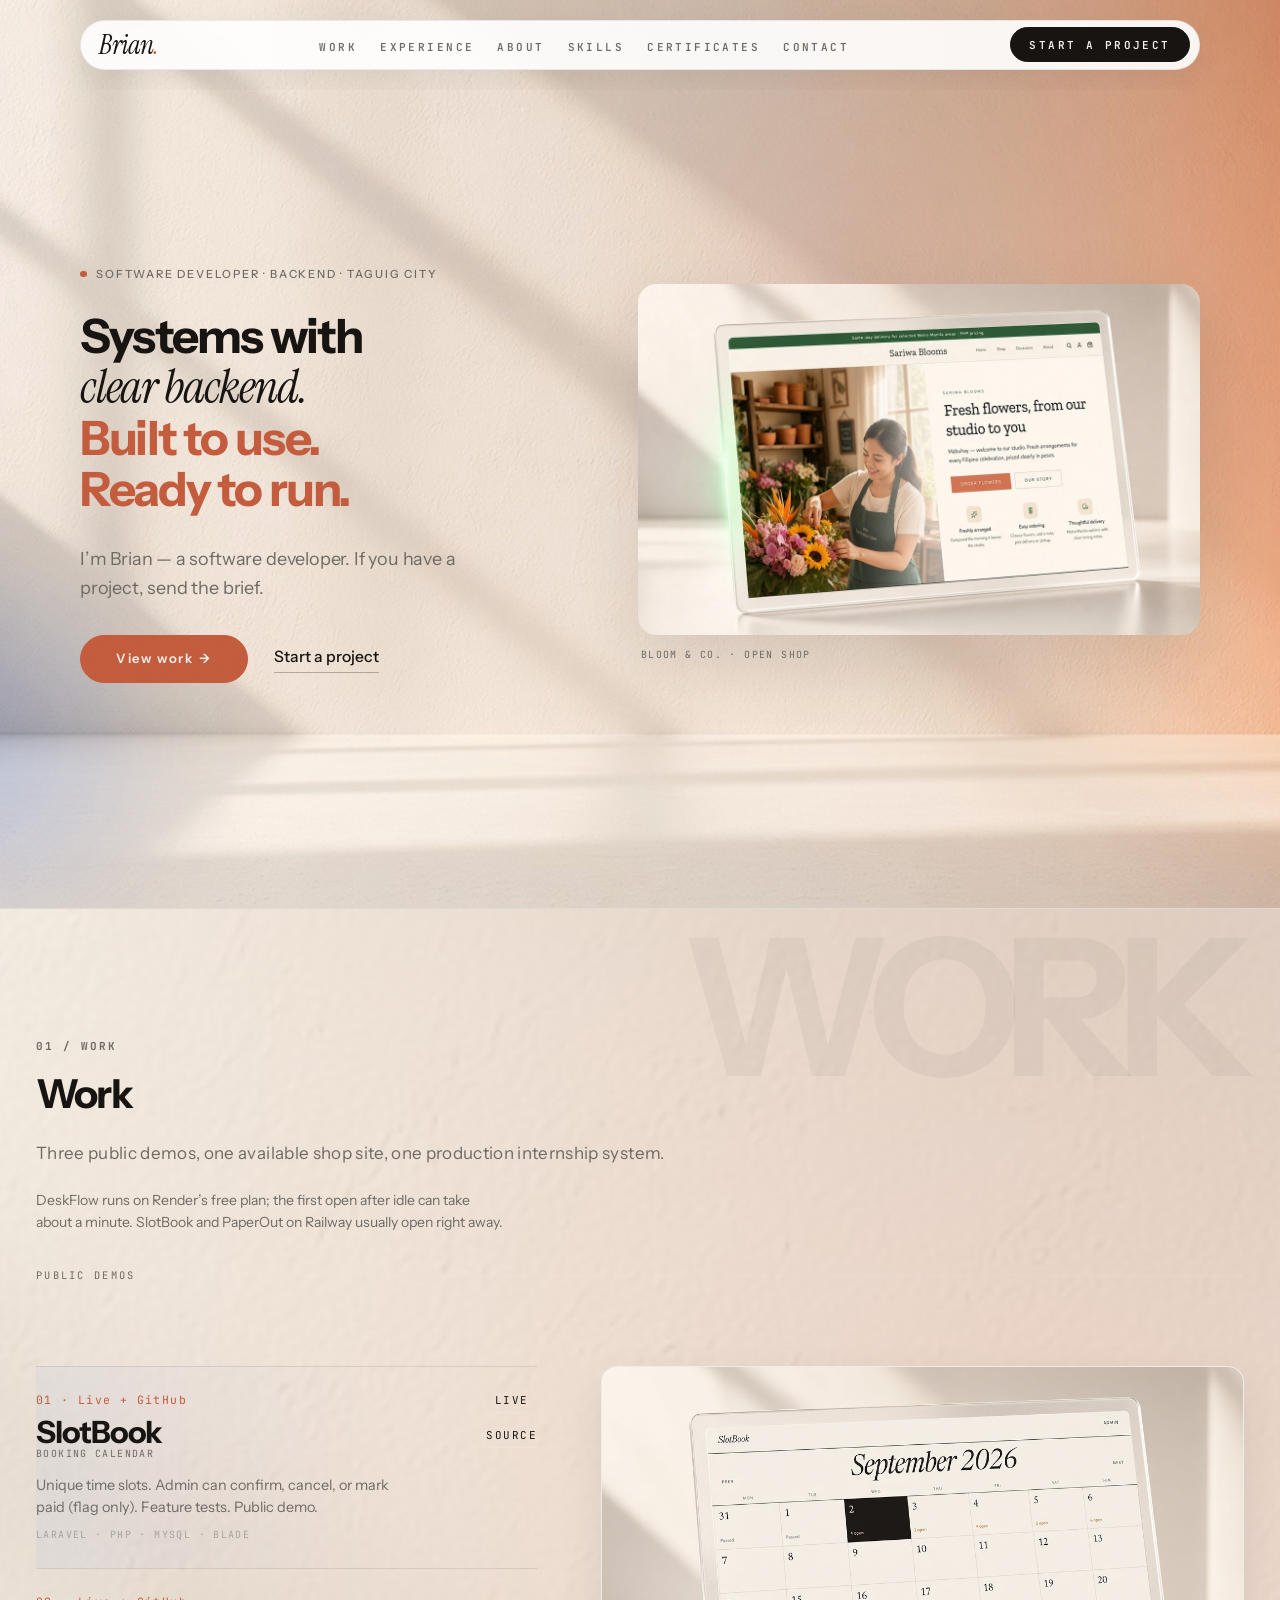
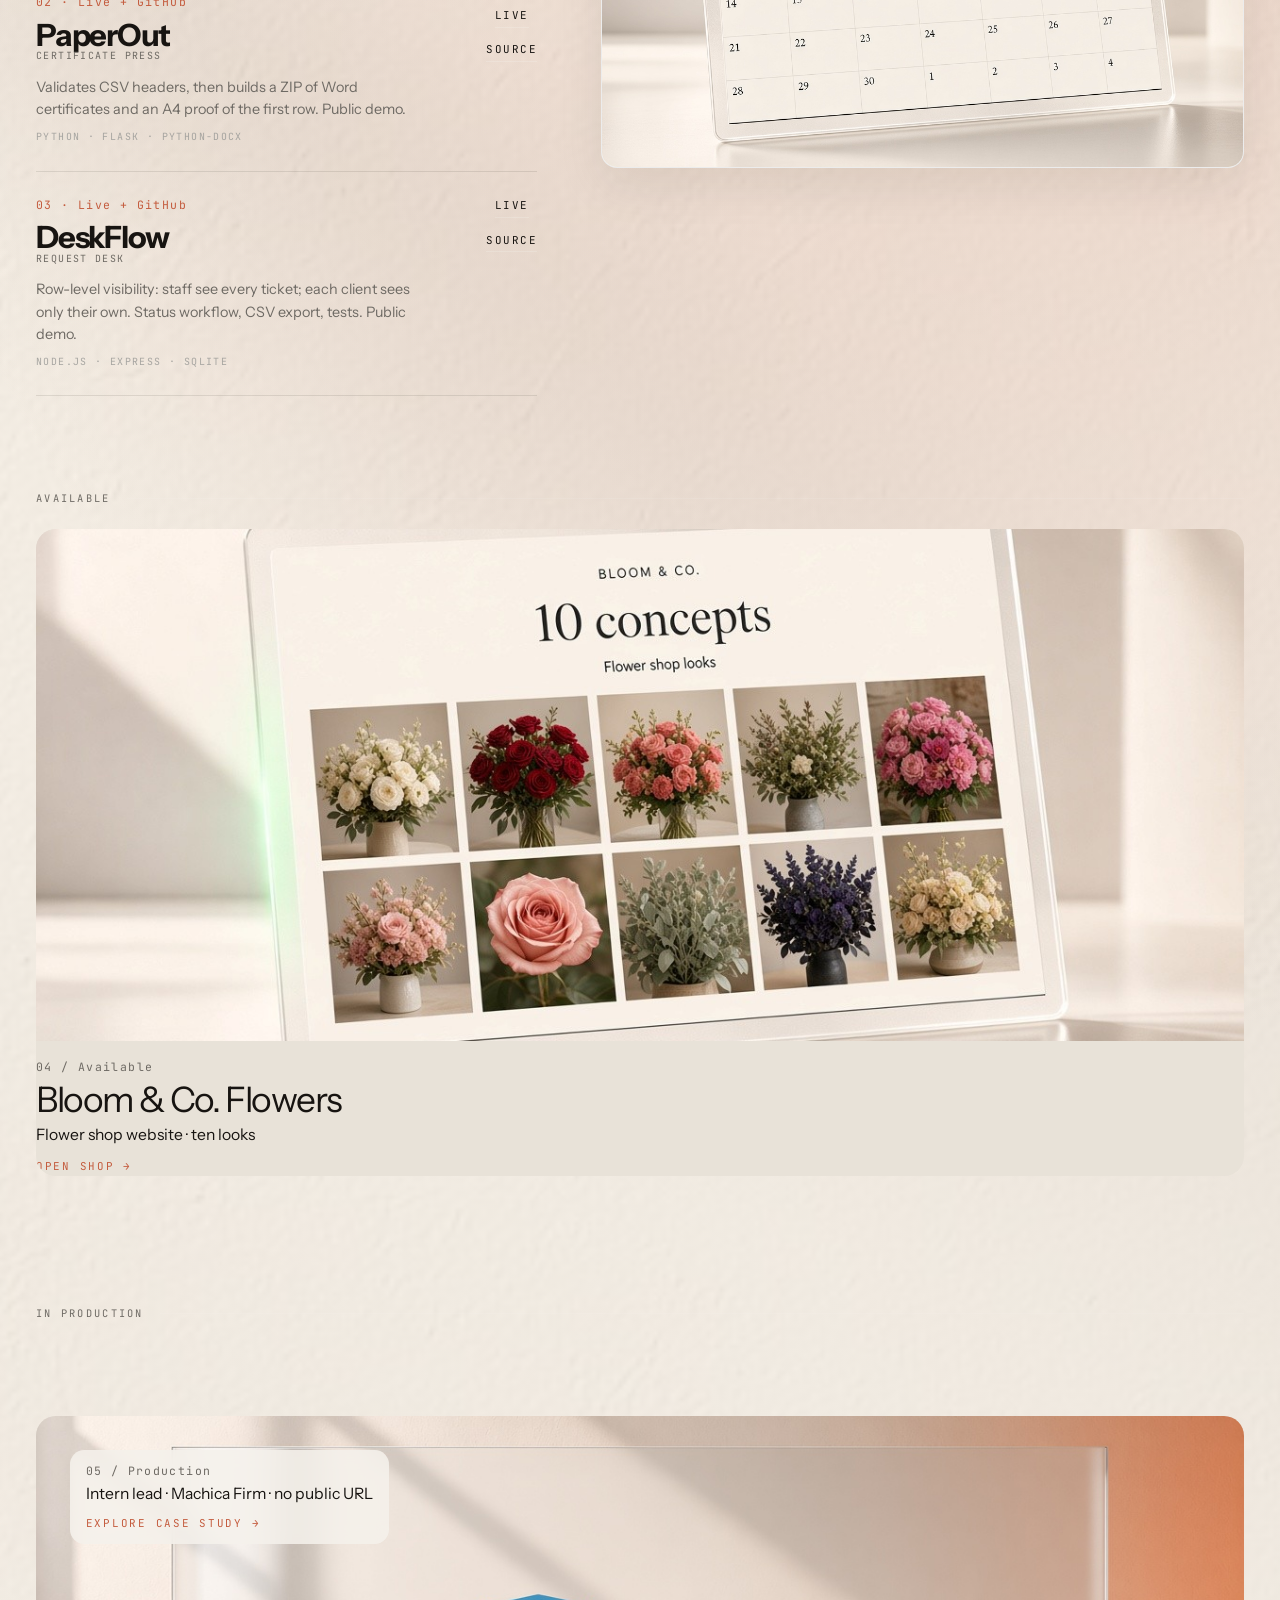
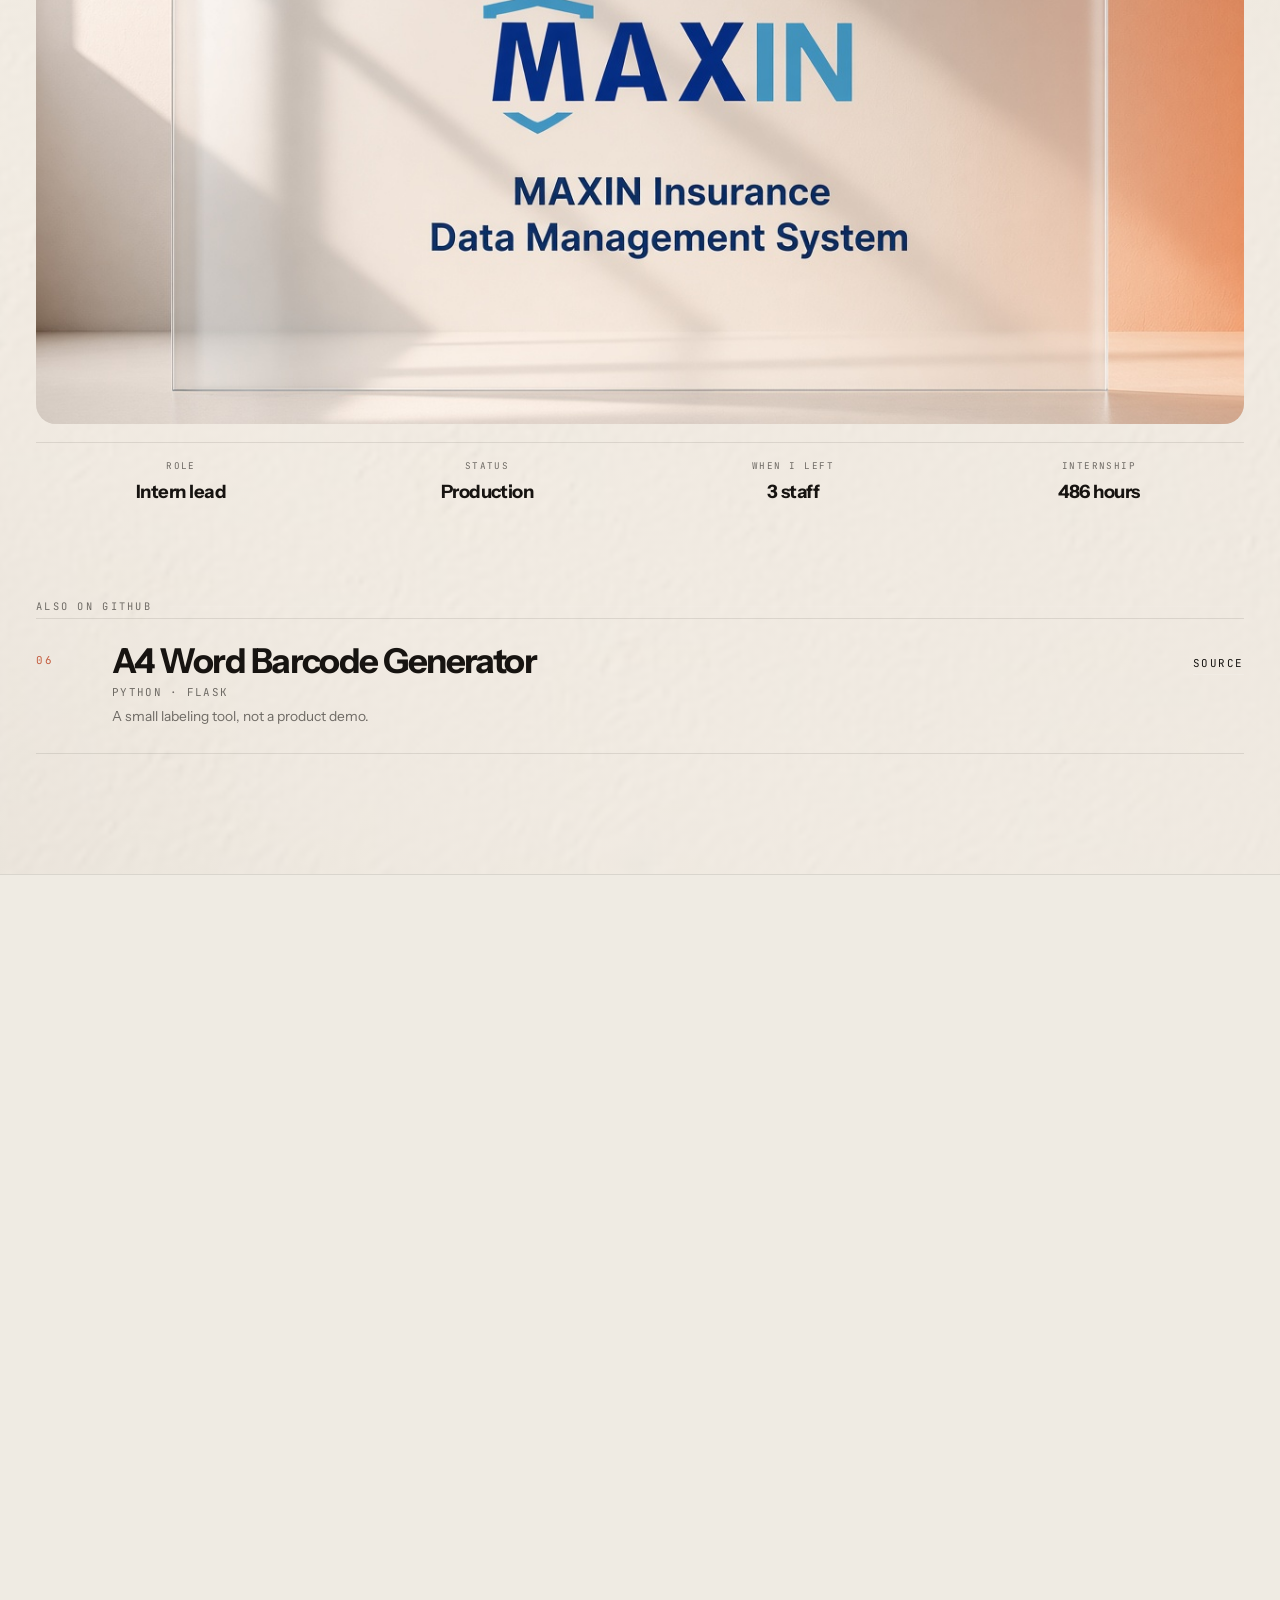
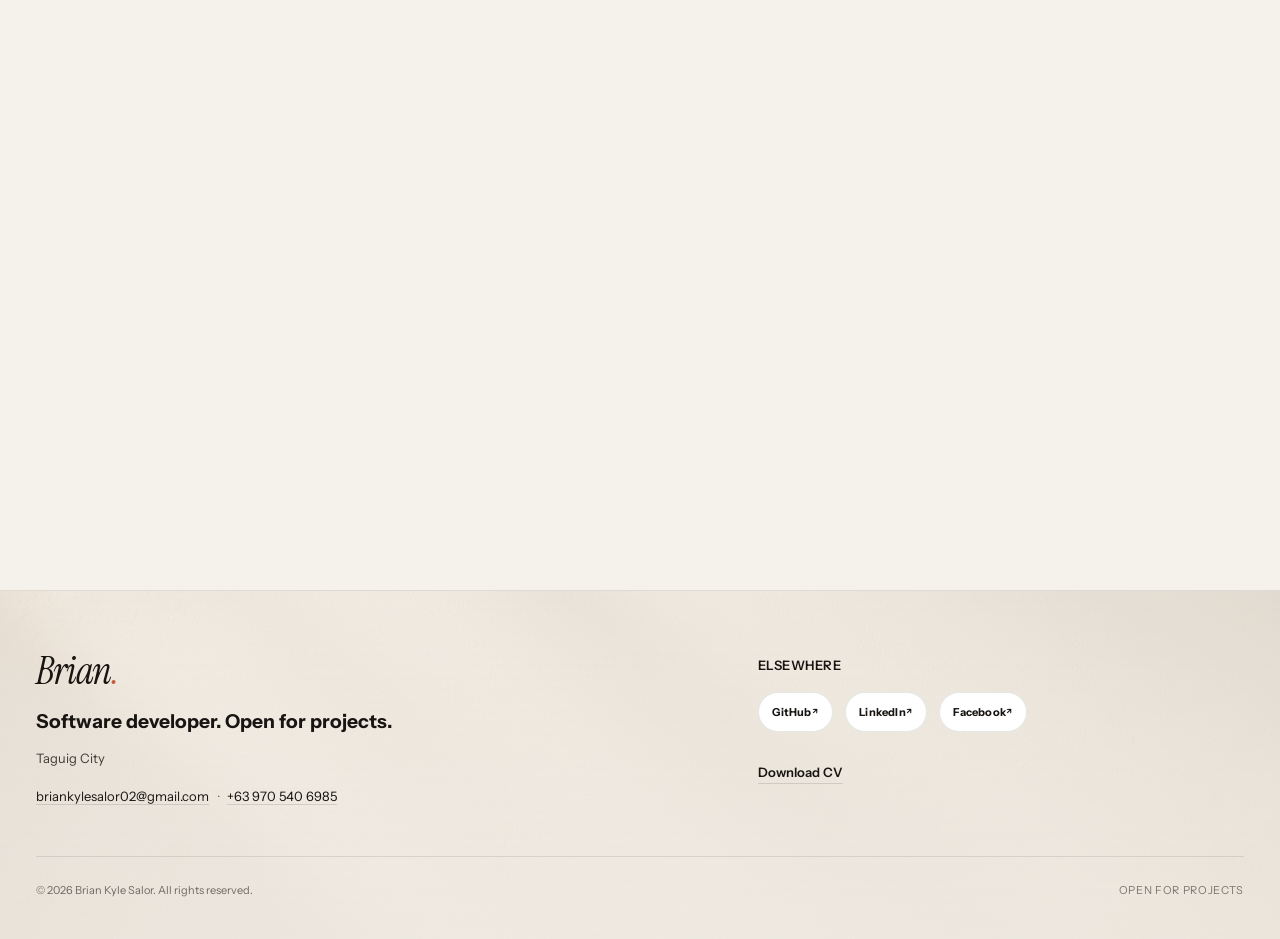
==== index.html @ d916e216 "Move Bloom orders onto a shop page so the portfolio only hooks with an image. Co-authored-by: Cursor" ====
<!DOCTYPE html>
<html lang="en">
<head>
    <meta charset="UTF-8">
    <meta name="viewport" content="width=device-width, initial-scale=1.0, maximum-scale=5.0, user-scalable=yes">
    <meta name="theme-color" content="#F5F2EC">
    <title>Brian Kyle Salor — Software Developer | Backend</title>
    <meta name="description" content="Software developer in Taguig City. Open for projects — send the brief.">
    <meta name="author" content="Brian Kyle Salor">
    <link rel="canonical" href="https://brian-k05.github.io/Portfolio/">
    <meta property="og:type" content="website">
    <meta property="og:url" content="https://brian-k05.github.io/Portfolio/">
    <meta property="og:title" content="Brian Kyle Salor — Software Developer | Backend">
    <meta property="og:description" content="Software developer in Taguig City. Open for projects — send the brief.">
    <meta property="og:image" content="https://brian-k05.github.io/Portfolio/portrait-pro.jpg">
    <meta name="twitter:card" content="summary_large_image">
    <meta name="twitter:title" content="Brian Kyle Salor — Software Developer | Backend">
    <meta name="twitter:description" content="Software developer in Taguig City. Open for projects — send the brief.">
    <link rel="icon" href="favicon.svg" type="image/svg+xml">
    <link rel="stylesheet" href="styles.css">
    <link rel="stylesheet" href="styles-ink.css">
    <link rel="stylesheet" href="https://cdn.jsdelivr.net/npm/mouse-follower@1.1.2/dist/mouse-follower.min.css" media="(hover: hover) and (pointer: fine)">
    <link rel="preconnect" href="https://cdn.simpleicons.org" crossorigin>
    <link rel="preconnect" href="https://fonts.googleapis.com">
    <link rel="preconnect" href="https://fonts.gstatic.com" crossorigin>
    <link href="https://fonts.googleapis.com/css2?family=Instrument+Sans:ital,wght@0,400;0,500;0,600;0,700;1,400;1,500&family=Instrument+Serif:ital,wght@0,400;1,400&family=JetBrains+Mono:wght@400;500&display=swap" rel="stylesheet">
</head>
<body class="portfolio-body theme-ink theme-studio">
    <a class="skip-link" href="#projects">Skip to work</a>
    <div class="scroll-progress" aria-hidden="true"><i class="scroll-progress-bar"></i></div>
    <div class="site-life" aria-hidden="true">
        <i class="life-orb life-orb--a"></i>
        <i class="life-orb life-orb--b"></i>
        <i class="life-orb life-orb--c"></i>
        <span class="life-grid"></span>
    </div>

    <div class="preloader" id="preloader" data-testid="preloader">
        <div class="preloader-top">
            <span>Brian Kyle Salor</span>
            <span>Portfolio · 2026</span>
        </div>
        <div class="preloader-mid">
            <p class="preloader-mark wordmark">Brian<span class="wordmark-dot">.</span></p>
            <div class="preloader-track" aria-hidden="true"><div class="preloader-bar"></div></div>
        </div>
        <div class="preloader-bot">
            <span>Software developer</span>
            <span class="preloader-loc">Taguig City</span>
        </div>
    </div>

    <nav class="navbar">
        <div class="nav-container">
            <div class="nav-brand">
                <a href="#home" class="logo" aria-label="Brian Kyle Salor">
                    <span class="wordmark" aria-hidden="true">Brian<span class="wordmark-dot">.</span></span>
                </a>
            </div>
            <ul class="nav-links">
                <li><a href="#projects">Work</a></li>
                <li><a href="#experience">Experience</a></li>
                <li><a href="#about">About</a></li>
                <li><a href="#tech-stack">Skills</a></li>
                <li><a href="#certificates">Certificates</a></li>
                <li><a href="#contact">Contact</a></li>
            </ul>
            <a href="#contact" class="btn-download-cv js-magnetic" data-cursor="HIRE →"><span>Start a project</span></a>
            <button type="button" class="mobile-menu-toggle" aria-label="Open index" aria-expanded="false" aria-controls="site-mobile-menu">
                <span class="mobile-menu-toggle-text">Index</span>
                <span class="mobile-menu-bars" aria-hidden="true"><i></i><i></i></span>
            </button>
        </div>
    </nav>

    <div class="mobile-menu" id="site-mobile-menu" role="dialog" aria-modal="true" aria-label="Site index">
        <div class="mobile-menu-top">
            <a href="#home" class="logo logo--menu" aria-label="Brian Kyle Salor">
                <span class="wordmark" aria-hidden="true">Brian<span class="wordmark-dot">.</span></span>
            </a>
            <button type="button" class="mobile-menu-close">Close</button>
        </div>
        <ul class="mobile-nav-links">
            <li><a href="#projects"><span>01</span><b>Work</b></a></li>
            <li><a href="#experience"><span>02</span><b>Experience</b></a></li>
            <li><a href="#about"><span>03</span><b>About</b></a></li>
            <li><a href="#tech-stack"><span>04</span><b>Skills</b></a></li>
            <li><a href="#certificates"><span>05</span><b>Certificates</b></a></li>
            <li><a href="#contact"><span>06</span><b>Contact</b></a></li>
        </ul>
        <div class="mobile-menu-foot">
            <p class="mobile-menu-loc">Taguig City</p>
            <p class="mobile-menu-note">Open for projects</p>
            <a href="Brian-Kyle-Salor-Resume.pdf" class="btn-download-cv-mobile" download="Brian-Kyle-Salor-Resume.pdf"><span>Download CV</span></a>
        </div>
    </div>

    <section class="hero hero-section hero--proof" id="home">
        <div class="hero-atmosphere" aria-hidden="true">
            <img src="bg-studio-window.jpg" alt="" width="1920" height="1080">
            <div class="hero-glow"></div>
        </div>
        <div class="hero-proof-grid">
            <div class="hero-content">
                <p class="hero-kicker"><i class="hero-kicker-dot" aria-hidden="true"></i> Software developer · Backend · Taguig City</p>
                <h1 class="hero-heading">
                    <span class="visually-hidden">Brian Kyle Salor. </span>
                    <span class="hero-headline"><span class="hero-line">Systems with</span><em>clear backend.</em><span class="hero-headline-accent">Built to use.</span><span class="hero-headline-accent">Ready to run.</span></span>
                </h1>
                <p class="tagline">I’m Brian — a software developer. If you have a project, send the brief.</p>
                <div class="hero-actions">
                    <a href="#projects" class="btn-hire-me js-magnetic" data-cursor="VIEW →"><span>View work</span></a>
                    <a href="#contact" class="hero-text-link js-magnetic" data-cursor="HIRE →">Start a project</a>
                </div>
            </div>
            <a class="hero-proof-card" href="shop.html" data-cursor="SHOP →">
                <img src="bloom-pro.jpg" alt="Sariwa Blooms flower shop concept on a glass tablet" width="1600" height="900">
                <span class="hero-proof-meta">Bloom &amp; Co. · Open shop</span>
            </a>
        </div>
    </section>

    <div class="studio-marquee" aria-hidden="true">
        <div class="studio-marquee-track">
            <span>Backend</span><i></i><span>Software</span><i></i><span>Laravel</span><i></i><span>Node.js</span><i></i><span>Python</span><i></i><span>Automation</span><i></i><span>APIs</span><i></i><span>Databases</span><i></i><span>Systems</span><i></i><span>Tests</span><i></i>
            <span>Backend</span><i></i><span>Software</span><i></i><span>Laravel</span><i></i><span>Node.js</span><i></i><span>Python</span><i></i><span>Automation</span><i></i><span>APIs</span><i></i><span>Databases</span><i></i><span>Systems</span><i></i><span>Tests</span><i></i>
        </div>
    </div>

    <section class="projects has-life" id="projects">
        <span class="section-watermark" aria-hidden="true">Work</span>
        <div class="section-container">
            <div class="projects-header js-reveal">
                <div class="projects-header-left">
                    <div class="page-number">01 / Work</div>
                    <h2 class="section-title">Work</h2>
                </div>
                <p class="projects-subtitle">Three public demos, one available shop site, one production internship system.</p>
            </div>
            <p class="work-note js-reveal">DeskFlow runs on Render’s free plan; the first open after idle can take about a minute. SlotBook and PaperOut on Railway usually open right away.</p>

            <div class="work-stage js-reveal">
                <div class="work-band">
                <p class="work-band-kicker">Public demos</p>
                <div class="work-index">
                <aside class="work-index-stage" data-cursor="VIEW →" role="button" tabindex="0" aria-label="Open selected project">
                    <div class="win work-index-frame">
                        <span class="win-chrome">
                            <span class="win-dots"><i></i><i></i><i></i></span>
                            <span class="win-url" id="work-index-url">live · slotbook-production.up.railway.app</span>
                        </span>
                        <span class="win-body">
                            <img src="slotbook-pro.jpg" alt="" id="work-index-img" width="1600" height="900">
                        </span>
                    </div>
                </aside>
                <div class="work-rail">
                <div class="work-rail-head">
                    <p class="work-rail-count" aria-live="polite"><span data-work-now>01</span> / 03</p>
                    <p class="work-rail-hint">Swipe</p>
                    <div class="work-rail-nav">
                        <button type="button" class="work-rail-btn" data-work-prev>Prev</button>
                        <button type="button" class="work-rail-btn" data-work-next>Next</button>
                    </div>
                </div>
                <div class="work-rail-progress" aria-hidden="true"><i data-work-progress></i></div>
                <div class="work-index-list" data-lenis-prevent>
                <article class="project-row project-card work-card--lead is-on" data-cursor="VIEW →" data-project="slotbook" data-deploy-url="https://slotbook-production.up.railway.app/" data-github-url="https://github.com/Brian-K05/SlotBook">
                    <button type="button" class="win js-open-case" data-cursor="VIEW →" aria-label="Open case study: SlotBook">
                        <span class="win-chrome">
                            <span class="win-dots" aria-hidden="true"><i></i><i></i><i></i></span>
                            <span class="win-url">live · slotbook-production.up.railway.app</span>
                        </span>
                        <span class="win-body">
                            <img src="slotbook-pro.jpg" alt="SlotBook calendar: pick a day and an open hour" class="project-card-img" width="1600" height="900" fetchpriority="high">
                        </span>
                    </button>
                    <div class="project-win-foot">
                        <div class="project-win-copy">
                            <p class="project-win-num">01 · Live + GitHub</p>
                            <a class="project-win-live" href="https://slotbook-production.up.railway.app/" target="_blank" rel="noopener noreferrer">Live</a>
                            <h3 class="project-win-title">SlotBook</h3>
                            <p class="project-win-cat">Booking calendar</p>
                            <p class="project-win-blurb">Unique time slots. Admin can confirm, cancel, or mark paid (flag only). Feature tests. Public demo.</p>
                            <p class="project-win-stack">Laravel · PHP · MySQL · Blade</p>
                        </div>
                        <div class="project-win-actions">
                            <a href="https://slotbook-production.up.railway.app/" class="work-text-link" target="_blank" rel="noopener noreferrer">Live</a>
                            <a href="https://github.com/Brian-K05/SlotBook" class="work-text-link" target="_blank" rel="noopener noreferrer">Source</a>
                        </div>
                    </div>
                    <div class="project-details" hidden>
                        <div class="project-category">Public demo · Booking calendar</div>
                        <h3 class="project-title">SlotBook</h3>
                        <p class="project-description">Guests pick a day and an hour on the calendar (no extra form page first). The same slot cannot be booked twice. Admin confirms, cancels, or marks paid (flag only — no payment API). Dummy data. Tests for booking, admin, and the public calendar. Laravel, Blade, MySQL on Railway.</p>
                        <div class="project-tags"><span class="tag">Laravel</span><span class="tag">PHP</span><span class="tag">MySQL</span><span class="tag">Blade</span></div>
                        <div class="project-links"><a href="https://slotbook-production.up.railway.app/" class="btn-live-demo" target="_blank" rel="noopener noreferrer"><span>View live</span></a><a href="https://github.com/Brian-K05/SlotBook" class="btn-github" target="_blank" rel="noopener noreferrer"><span>View code</span></a></div>
                    </div>
                </article>

                <article class="project-row project-card work-card--split" data-cursor="VIEW →" data-project="paperout" data-deploy-url="https://web-production-97c62.up.railway.app/" data-github-url="https://github.com/Brian-K05/PaperOut">
                    <button type="button" class="win js-open-case" data-cursor="VIEW →" aria-label="Open case study: PaperOut">
                        <span class="win-chrome">
                            <span class="win-dots" aria-hidden="true"><i></i><i></i><i></i></span>
                            <span class="win-url">live · railway.app</span>
                        </span>
                        <span class="win-body">
                            <img src="paperout-pro.jpg" alt="PaperOut: drop a CSV, proof a certificate on A4" class="project-card-img" width="1600" height="900" loading="lazy">
                        </span>
                    </button>
                    <div class="project-win-foot">
                        <div class="project-win-copy">
                            <p class="project-win-num">02 · Live + GitHub</p>
                            <a class="project-win-live" href="https://web-production-97c62.up.railway.app/" target="_blank" rel="noopener noreferrer">Live</a>
                            <h3 class="project-win-title">PaperOut</h3>
                            <p class="project-win-cat">Certificate press</p>
                            <p class="project-win-blurb">Validates CSV headers, then builds a ZIP of Word certificates and an A4 proof of the first row. Public demo.</p>
                            <p class="project-win-stack">Python · Flask · python-docx</p>
                        </div>
                        <div class="project-win-actions">
                            <a href="https://web-production-97c62.up.railway.app/" class="work-text-link" target="_blank" rel="noopener noreferrer">Live</a>
                            <a href="https://github.com/Brian-K05/PaperOut" class="work-text-link" target="_blank" rel="noopener noreferrer">Source</a>
                        </div>
                    </div>
                    <div class="project-details" hidden>
                        <div class="project-category">Public demo · Certificate press</div>
                        <h3 class="project-title">PaperOut</h3>
                        <p class="project-description">CSV in, one Word certificate per row in a ZIP, first row proofs on A4. Required headers are documented; bad headers error clearly. Sample names are fictional — not a real credential. Flask, python-docx, Gunicorn on Railway.</p>
                        <div class="project-tags"><span class="tag">Python</span><span class="tag">Flask</span><span class="tag">python-docx</span><span class="tag">Gunicorn</span></div>
                        <div class="project-links"><a href="https://web-production-97c62.up.railway.app/" class="btn-live-demo" target="_blank" rel="noopener noreferrer"><span>View live</span></a><a href="https://github.com/Brian-K05/PaperOut" class="btn-github" target="_blank" rel="noopener noreferrer"><span>View code</span></a></div>
                    </div>
                </article>

                <article class="project-row project-card" data-cursor="VIEW →" data-project="deskflow" data-deploy-url="https://deskflow-w1n5.onrender.com" data-github-url="https://github.com/Brian-K05/Deskflow">
                    <button type="button" class="win js-open-case" data-cursor="VIEW →" aria-label="Open case study: DeskFlow">
                        <span class="win-chrome">
                            <span class="win-dots" aria-hidden="true"><i></i><i></i><i></i></span>
                            <span class="win-url">live · Render · ~1 min first load</span>
                        </span>
                        <span class="win-body">
                            <img src="deskflow-pro.jpg" alt="DeskFlow sign-in: staff and client request desk" class="project-card-img" width="1600" height="900" loading="lazy">
                        </span>
                    </button>
                    <div class="project-win-foot">
                        <div class="project-win-copy">
                            <p class="project-win-num">03 · Live + GitHub</p>
                            <a class="project-win-live" href="https://deskflow-w1n5.onrender.com" target="_blank" rel="noopener noreferrer">Live</a>
                            <h3 class="project-win-title">DeskFlow</h3>
                            <p class="project-win-cat">Request desk</p>
                            <p class="project-win-blurb">Row-level visibility: staff see every ticket; each client sees only their own. Status workflow, CSV export, tests. Public demo.</p>
                            <p class="project-win-stack">Node.js · Express · SQLite</p>
                        </div>
                        <div class="project-win-actions">
                            <a href="https://deskflow-w1n5.onrender.com" class="work-text-link" target="_blank" rel="noopener noreferrer">Live</a>
                            <a href="https://github.com/Brian-K05/Deskflow" class="work-text-link" target="_blank" rel="noopener noreferrer">Source</a>
                        </div>
                    </div>
                    <div class="project-details" hidden>
                        <div class="project-category">Public demo · Request desk</div>
                        <h3 class="project-title">DeskFlow</h3>
                        <p class="project-description">Two roles: staff see every request; each shop sees only its own. SQLite, sessions, CSV export for staff. Dummy logins on the sign-in page. Public demo, not a client system. Render free plan: first load after idle about one minute. Tests cover the visibility rule. GitHub: Brian-K05/Deskflow.</p>
                        <div class="project-tags"><span class="tag">Node.js</span><span class="tag">Express</span><span class="tag">SQLite</span><span class="tag">EJS</span></div>
                        <div class="project-links"><a href="https://deskflow-w1n5.onrender.com" class="btn-live-demo" target="_blank" rel="noopener noreferrer"><span>View live</span></a><a href="https://github.com/Brian-K05/Deskflow" class="btn-github" target="_blank" rel="noopener noreferrer"><span>View code</span></a></div>
                    </div>
                </article>
                </div>
                </div>
                </div>
                </div>

                <div class="shop-hook" id="available">
                    <p class="work-band-kicker">Available</p>
                    <a class="work-case-stage shop-hook-card work-case--available" href="shop.html" data-cursor="SHOP →">
                        <img src="bloom-concepts-pro.jpg" alt="Bloom &amp; Co. flower shop — ten concept looks" class="work-case-stage-img" width="1920" height="1080" loading="lazy">
                        <span class="work-case-stage-copy">
                            <span class="project-win-num">04 / Available</span>
                            <span class="shop-hook-title">Bloom &amp; Co. Flowers</span>
                            <span class="work-case-stage-note">Flower shop website · ten looks</span>
                            <span class="work-case-stage-cta">Open shop →</span>
                        </span>
                    </a>
                </div>

                <p class="work-band-kicker">In production</p>
                <article class="project-row project-card work-case work-case--feature js-stagger" data-project="insurance-automation" data-deploy-url="#" data-github-url="#">
                    <button type="button" class="work-case-stage js-open-case" data-cursor="VIEW →" aria-label="Open case study: MAXIN Insurance Data Management System">
                        <img src="maxin-feature.jpg" alt="MAXIN Insurance Data Management System" class="work-case-stage-img" width="1920" height="1080" loading="lazy">
                        <span class="work-case-stage-copy">
                            <span class="project-win-num">05 / Production</span>
                            <span class="work-case-stage-note">Intern lead · Machica Firm · no public URL</span>
                            <span class="work-case-stage-cta">Explore case study →</span>
                        </span>
                    </button>
                    <dl class="case-facts case-facts--strip">
                        <div>
                            <dt>Role</dt>
                            <dd>Intern lead</dd>
                        </div>
                        <div>
                            <dt>Status</dt>
                            <dd>Production</dd>
                        </div>
                        <div>
                            <dt>When I left</dt>
                            <dd>3 staff</dd>
                        </div>
                        <div>
                            <dt>Internship</dt>
                            <dd>486 hours</dd>
                        </div>
                    </dl>
                    <div class="project-details" hidden>
                        <div class="project-category">Production system · Machica Firm, Inc. · 486-hour internship</div>
                        <h3 class="project-title">MAXIN Insurance Data Management System</h3>
                        <p class="project-description">The office ran insurance work on slow, manual steps. I led feature design and development with one co-intern. I built most of the backend: Node.js APIs, Supabase data model, a data-management module with CRUD for insurance records, Edge Functions, Gmail SMTP, Semaphore SMS, Excel reporting, and document generation. I also did part of the frontend, including a client portal. Leadership approved the deploy. Three staff were using it when I left. I do not own the live URL or the repository — ask about it in an interview; I cannot open it here.</p>
                        <div class="project-tags"><span class="tag">Node.js</span><span class="tag">REST APIs</span><span class="tag">Supabase</span><span class="tag">Edge Functions</span><span class="tag">Automation</span></div>
                        <div class="project-links"><span class="project-link-disabled">No public URL — company owns the live system</span></div>
                    </div>
                </article>

                <div class="work-archive">
                    <p class="work-band-kicker">Also on GitHub</p>
                    <a class="work-archive-row" href="https://github.com/Brian-K05/a4-word-barcode-generator" target="_blank" rel="noopener noreferrer" data-cursor="SRC →">
                        <span class="work-archive-num">06</span>
                        <span class="work-archive-copy">
                            <span class="work-archive-title">A4 Word Barcode Generator</span>
                            <span class="work-archive-meta">Python · Flask</span>
                            <span class="work-archive-note">A small labeling tool, not a product demo.</span>
                        </span>
                        <span class="work-archive-go">Source</span>
                    </a>
                </div>
            </div>
        </div>
    </section>

    <section class="experience section-alt has-life" id="experience">
        <span class="section-watermark" aria-hidden="true">Exp</span>
        <div class="section-container">
            <article class="experience-spread js-reveal">
                <div class="experience-spread-head">
                    <p class="page-number">02 / Experience</p>
                    <h2 class="section-title">Experience</h2>
                </div>
                <figure class="experience-plate">
                    <img src="machica-mark.png" alt="Machica mark" class="experience-plate-logo" width="800" height="800">
                    <figcaption class="experience-plate-cap">Machica Firm, Inc.</figcaption>
                </figure>
                <ol class="experience-list">
                    <li class="experience-item experience-item--rail">
                        <div class="experience-when">
                            <p class="experience-year">2026</p>
                            <p class="experience-dates">Feb 2026 — May 2026</p>
                        </div>
                        <div class="experience-body">
                            <p class="experience-org">Machica Firm, Inc.</p>
                            <h3 class="experience-role">IT Intern</h3>
                            <p class="experience-role-sub">Software Development &amp; Technical Support</p>
                            <p class="experience-hours">486 hours</p>
                            <p class="experience-tags"><span>Software development</span><span>Backend</span><span>Database</span><span>Automation</span><span>Technical support</span></p>
                            <ul class="experience-points">
                                <li>Led feature design and development of an Insurance Data Management &amp; Business Process Automation System with one co-intern. Leadership approved the deploy. Three staff were using it when I left. No public URL — the company owns the live system.</li>
                                <li>Built most of the backend: REST APIs, authentication, Supabase data model, a data-management module with CRUD for insurance records, Edge Functions, Gmail SMTP, Semaphore SMS, Excel reporting, and document generation. Also contributed to the frontend.</li>
                                <li>Deployed, tested, and maintained the live system over 486 hours. Office desktop and printer support when needed.</li>
                            </ul>
                        </div>
                    </li>
                </ol>
            </article>
        </div>
    </section>

    <section class="about has-life" id="about">
        <span class="section-watermark" aria-hidden="true">About</span>
        <div class="section-container">
            <article class="about-spread js-reveal">
                <div class="about-spread-copy">
                    <p class="page-number">03 / About</p>
                    <h2 class="about-headline">Systems you can run.<br><span class="highlight-orange">Backend-first.</span></h2>
                    <p class="about-text">I build web systems end to end: <span class="about-mark">APIs</span>, <span class="about-mark">data</span> model, <span class="about-mark">screens</span>, <span class="about-mark">deploy</span>.</p>
                    <p class="about-text-secondary">Based in Taguig City. BSIT, Leyte Normal University, graduated 16 June 2026. Led the Machica Firm internship system (486 hours). Public demos are on Work.</p>
                    <dl class="about-index">
                        <div>
                            <dt>Focus</dt>
                            <dd>Laravel · Node.js · Python</dd>
                        </div>
                        <div>
                            <dt>Education</dt>
                            <dd>BSIT, Leyte Normal University · graduated 16 June 2026</dd>
                        </div>
                        <div>
                            <dt>Based in</dt>
                            <dd>Taguig City, Philippines</dd>
                        </div>
                        <div>
                            <dt>Offer</dt>
                            <dd>Open for projects</dd>
                        </div>
                    </dl>
                </div>
                <figure class="about-spread-photo">
                    <img src="portrait-pro.jpg" alt="Portrait of Brian Kyle Salor" class="about-spread-img" width="800" height="1000">
                </figure>
            </article>
        </div>
    </section>

    <div class="studio-marquee studio-marquee--rev" aria-hidden="true">
        <div class="studio-marquee-track">
            <span>Backend</span><i></i><span>Software</span><i></i><span>Laravel</span><i></i><span>Node.js</span><i></i><span>Python</span><i></i><span>Automation</span><i></i><span>APIs</span><i></i><span>Databases</span><i></i><span>Systems</span><i></i><span>Tests</span><i></i>
            <span>Backend</span><i></i><span>Software</span><i></i><span>Laravel</span><i></i><span>Node.js</span><i></i><span>Python</span><i></i><span>Automation</span><i></i><span>APIs</span><i></i><span>Databases</span><i></i><span>Systems</span><i></i><span>Tests</span><i></i>
        </div>
    </div>

    <section class="tech-stack-section has-life" id="tech-stack">
        <span class="section-watermark" aria-hidden="true">Skills</span>
        <div class="section-container">
            <div class="skills-spread js-reveal">
                <div class="skills-spread-copy">
                    <p class="page-number">04 / Skills</p>
                    <h2 class="section-title">Skills</h2>
                    <p class="tech-stack-intro">Laravel, Node.js, and Python are on the public demos. React is on Bloom &amp; Co. Node.js, Supabase, and Edge Functions are on the Machica production system. React Native, Angular, Flutter, and Kotlin: coursework / practice — no public project here.</p>
                    <p class="skills-spread-hint">01 stays open first. Tap 02 or 03 to switch — one group at a time.</p>
                </div>
            </div>
            <div class="skill-accord" data-skill-accord>
                <article class="skill-panel is-open" data-skill="shipped">
                    <button type="button" class="skill-panel-head" id="skill-head-shipped" aria-expanded="true" aria-controls="skill-body-shipped">
                        <span class="skill-panel-num">01</span>
                        <span class="skill-panel-label">Used on shipped work</span>
                        <span class="skill-panel-meta">15</span>
                        <span class="skill-panel-chev" aria-hidden="true"></span>
                    </button>
                    <div class="skill-panel-body" id="skill-body-shipped" role="region" aria-labelledby="skill-head-shipped">
                    <ul class="skill-icon-grid">
                        <li class="skill-icon" data-group="backend" title="Used in SlotBook">
                            <img src="https://cdn.simpleicons.org/laravel/FF2D20" alt="" width="28" height="28">
                            <span>Laravel</span>
                            <small>SlotBook</small>
                        </li>
                        <li class="skill-icon" data-group="backend" title="Used in SlotBook">
                            <img src="https://cdn.simpleicons.org/php/777BB4" alt="" width="28" height="28">
                            <span>PHP</span>
                            <small>SlotBook</small>
                        </li>
                        <li class="skill-icon" data-group="backend" title="Used in MAXIN and DeskFlow">
                            <img src="https://cdn.simpleicons.org/nodedotjs/339933" alt="" width="28" height="28">
                            <span>Node.js</span>
                            <small>MAXIN · DeskFlow</small>
                        </li>
                        <li class="skill-icon" data-group="backend" title="Used in DeskFlow">
                            <img src="https://cdn.simpleicons.org/express/000000" alt="" width="28" height="28">
                            <span>Express</span>
                            <small>DeskFlow</small>
                        </li>
                        <li class="skill-icon" data-group="backend" title="Used in PaperOut">
                            <img src="https://cdn.simpleicons.org/python/3776AB" alt="" width="28" height="28">
                            <span>Python</span>
                            <small>PaperOut</small>
                        </li>
                        <li class="skill-icon" data-group="backend" title="Used in PaperOut">
                            <img src="https://cdn.simpleicons.org/flask/000000" alt="" width="28" height="28">
                            <span>Flask</span>
                            <small>PaperOut</small>
                        </li>
                        <li class="skill-icon" data-group="backend" title="Used on shipped work">
                            <img src="https://cdn.simpleicons.org/javascript/F7DF1E" alt="" width="28" height="28">
                            <span>JavaScript</span>
                            <small>Shipped work</small>
                        </li>
                        <li class="skill-icon" data-group="backend" title="Used in Bloom &amp; Co.">
                            <img src="https://cdn.simpleicons.org/react/61DAFB" alt="" width="28" height="28">
                            <span>React</span>
                            <small>Bloom &amp; Co.</small>
                        </li>
                        <li class="skill-icon" data-group="backend" title="Used in PaperOut">
                            <span class="skill-icon-mark" aria-hidden="true">dx</span>
                            <span>python-docx</span>
                            <small>PaperOut</small>
                        </li>
                        <li class="skill-icon" data-group="database" title="Used in SlotBook">
                            <img src="https://cdn.simpleicons.org/mysql/4479A1" alt="" width="28" height="28">
                            <span>MySQL</span>
                            <small>SlotBook</small>
                        </li>
                        <li class="skill-icon" data-group="database" title="Used in DeskFlow">
                            <img src="https://cdn.simpleicons.org/sqlite/003B57" alt="" width="28" height="28">
                            <span>SQLite</span>
                            <small>DeskFlow</small>
                        </li>
                        <li class="skill-icon" data-group="database" title="Used in MAXIN">
                            <img src="https://cdn.simpleicons.org/supabase/3FCF8E" alt="" width="28" height="28">
                            <span>Supabase</span>
                            <small>MAXIN</small>
                        </li>
                        <li class="skill-icon" data-group="engineering" title="Used in MAXIN">
                            <span class="skill-icon-mark" aria-hidden="true">API</span>
                            <span>REST APIs</span>
                            <small>MAXIN</small>
                        </li>
                        <li class="skill-icon" data-group="engineering" title="Used in MAXIN">
                            <span class="skill-icon-mark" aria-hidden="true">EF</span>
                            <span>Edge Functions</span>
                            <small>MAXIN</small>
                        </li>
                        <li class="skill-icon" data-group="engineering">
                            <img src="https://cdn.simpleicons.org/git/F05032" alt="" width="28" height="28">
                            <span>Git / GitHub</span>
                            <small>All work</small>
                        </li>
                    </ul>
                    </div>
                </article>
                <article class="skill-panel" data-skill="automation">
                    <button type="button" class="skill-panel-head" id="skill-head-auto" aria-expanded="false" aria-controls="skill-body-auto">
                        <span class="skill-panel-num">02</span>
                        <span class="skill-panel-label">Automation</span>
                        <span class="skill-panel-meta">03</span>
                        <span class="skill-panel-chev" aria-hidden="true"></span>
                    </button>
                    <div class="skill-panel-body" id="skill-body-auto" role="region" aria-labelledby="skill-head-auto">
                    <ul class="skill-icon-grid">
                        <li class="skill-icon">
                            <span class="skill-icon-mark" aria-hidden="true">01</span>
                            <span>Business process automation</span>
                            <small>MAXIN</small>
                        </li>
                        <li class="skill-icon">
                            <span class="skill-icon-mark" aria-hidden="true">02</span>
                            <span>Email &amp; SMS</span>
                            <small>MAXIN</small>
                        </li>
                        <li class="skill-icon">
                            <span class="skill-icon-mark" aria-hidden="true">03</span>
                            <span>Document generation</span>
                            <small>MAXIN · PaperOut</small>
                        </li>
                    </ul>
                    </div>
                </article>
                <article class="skill-panel" data-skill="also">
                    <button type="button" class="skill-panel-head" id="skill-head-also" aria-expanded="false" aria-controls="skill-body-also">
                        <span class="skill-panel-num">03</span>
                        <span class="skill-panel-label">Also used</span>
                        <span class="skill-panel-meta">04</span>
                        <span class="skill-panel-chev" aria-hidden="true"></span>
                    </button>
                    <div class="skill-panel-body" id="skill-body-also" role="region" aria-labelledby="skill-head-also">
                    <ul class="skill-icon-grid">
                        <li class="skill-icon">
                            <img src="https://cdn.simpleicons.org/react/61DAFB" alt="" width="28" height="28">
                            <span>React Native</span>
                            <small>Coursework</small>
                        </li>
                        <li class="skill-icon">
                            <img src="https://cdn.simpleicons.org/angular/DD0031" alt="" width="28" height="28">
                            <span>Angular</span>
                            <small>Coursework</small>
                        </li>
                        <li class="skill-icon">
                            <img src="https://cdn.simpleicons.org/flutter/02569B" alt="" width="28" height="28">
                            <span>Flutter</span>
                            <small>Coursework</small>
                        </li>
                        <li class="skill-icon">
                            <img src="https://cdn.simpleicons.org/kotlin/7F52FF" alt="" width="28" height="28">
                            <span>Kotlin</span>
                            <small>Coursework</small>
                        </li>
                    </ul>
                    </div>
                </article>
            </div>
        </div>
    </section>

    <section class="certifications has-life" id="certificates">
        <span class="section-watermark" aria-hidden="true">Certs</span>
        <span id="leadership" hidden></span>
        <div class="section-container">
            <div class="certifications-header js-reveal">
                <div class="certifications-header-left">
                    <div class="page-number">05 / Certificates</div>
                    <h2 class="section-title">Certificates</h2>
                </div>
            </div>
            <div class="certifications-content">
                <div class="certs-lead" data-cert-board>
                    <div class="certs-scans" data-cert-stage></div>
                    <p class="certs-swap-hint">Tap a card to swap it onto the scan above. Left side → left scan. Right side → right scan.</p>
                    <div class="certs-files" data-cert-tray></div>
                    <div class="certs-foot js-reveal">
                        <p class="certifications-intro">These are the certificates I have files for. I hosted a technical webinar in November 2025; I was not the speaker.</p>
                    </div>
                </div>
            </div>
        </div>
    </section>

    <div class="certificates-gallery-modal" id="certificatesGalleryModal" role="dialog" aria-modal="true" aria-labelledby="certificatesGalleryTitle" aria-hidden="true">
        <div class="modal-overlay"></div>
        <div class="certificates-modal-content">
            <div class="certificates-modal-head">
                <h2 class="certificates-modal-title" id="certificatesGalleryTitle">Selected certificates</h2>
                <button type="button" class="modal-close" aria-label="Close gallery">&times;</button>
            </div>
            <div class="certificates-gallery-grid" id="certificatesGalleryGrid"></div>
        </div>
    </div>

    <div class="case-drawer" id="projectModal" role="dialog" aria-modal="true" aria-labelledby="project-modal-title" aria-hidden="true">
        <button type="button" class="case-drawer-scrim" data-case-close aria-label="Close project details"></button>
        <aside class="case-drawer-panel" tabindex="-1">
            <header class="case-drawer-head">
                <p class="case-drawer-kicker" id="case-drawer-kicker"></p>
                <button type="button" class="case-drawer-close" data-case-close aria-label="Close">
                    <svg width="18" height="18" viewBox="0 0 24 24" fill="none" stroke="currentColor" stroke-width="1.8" aria-hidden="true"><path d="M6 6l12 12M18 6L6 18"/></svg>
                </button>
            </header>
            <figure class="case-drawer-media" id="case-drawer-media" hidden></figure>
            <h2 class="case-drawer-title" id="project-modal-title"></h2>
            <p class="case-drawer-copy" id="case-drawer-copy"></p>
            <div class="case-drawer-tags" id="case-drawer-tags"></div>
            <div class="case-drawer-links" id="case-drawer-links"></div>
        </aside>
    </div>

    <section class="contact contact-cta-band contact-enquiry has-life" id="contact">
        <div class="contact-enquiry-bg" aria-hidden="true">
            <img src="contact-bg.jpg" alt="" width="1920" height="1080">
        </div>
        <div class="contact-enquiry-inner">
            <div class="contact-enquiry-copy js-reveal">
                <p class="contact-enquiry-kicker"><i aria-hidden="true"></i> Start a conversation</p>
                <h2 class="contact-enquiry-title">Have a project <em>in mind?</em></h2>
                <p class="contact-enquiry-lead">A website, a shop, automation, or something else — send the brief and I’ll reply.</p>
                <p class="contact-enquiry-call">
                    <span>Prefer a quick call?</span>
                    <a href="tel:+639705406985">Call me <span aria-hidden="true">↗</span></a>
                </p>
            </div>
            <form class="contact-enquiry-form js-reveal" id="enquiry-form" action="https://formsubmit.co/briankylesalor02@gmail.com" method="POST">
                <input type="hidden" name="_subject" value="Client work inquiry">
                <input type="hidden" name="_captcha" value="false">
                <input type="hidden" name="_template" value="table">
                <input type="text" name="_honey" class="enquiry-honey" tabindex="-1" autocomplete="off">
                <div class="enquiry-row">
                    <label class="enquiry-field">
                        <span>Name</span>
                        <input type="text" name="name" autocomplete="name" required placeholder="Your name">
                    </label>
                    <label class="enquiry-field">
                        <span>Email</span>
                        <input type="email" name="email" autocomplete="email" required placeholder="you@company.com">
                    </label>
                </div>
                <label class="enquiry-field">
                    <span>What do you need help with?</span>
                    <select name="need" required>
                        <option value="" selected disabled>Select one</option>
                        <option value="Website">Website</option>
                        <option value="E-commerce">E-commerce</option>
                        <option value="Automation">Automation</option>
                        <option value="Web app">Web app</option>
                        <option value="Something else">Something else</option>
                    </select>
                </label>
                <label class="enquiry-field">
                    <span>Tell me a little more</span>
                    <textarea name="message" rows="4" required placeholder="The goal, timeline, or problem you’re trying to solve."></textarea>
                </label>
                <button type="submit" class="enquiry-submit">Send enquiry <span aria-hidden="true">↗</span></button>
                <p class="enquiry-status" data-enquiry-status hidden>Thanks — I’ll reply to that email.</p>
            </form>
        </div>
    </section>

    <footer class="footer footer-editorial">
        <div class="footer-inner js-reveal">
            <div class="footer-grid">
                <div class="footer-col footer-col--brand">
                    <div class="footer-brand-row">
                        <a href="#home" class="logo logo--footer" aria-label="Brian Kyle Salor">
                            <span class="wordmark" aria-hidden="true">Brian<span class="wordmark-dot">.</span></span>
                        </a>
                    </div>
                    <p class="footer-headline">Software developer. Open for projects.</p>
                    <p class="footer-address">Taguig City</p>
                    <p class="footer-contact-line">
                        <a href="mailto:briankylesalor02@gmail.com">briankylesalor02@gmail.com</a>
                        <span class="footer-contact-sep" aria-hidden="true">·</span>
                        <a href="tel:+639705406985">+63 970 540 6985</a>
                    </p>
                </div>
                <div class="footer-col footer-col--aside">
                    <p class="footer-newsletter-label">Elsewhere</p>
                    <div class="footer-social-row" role="list">
                        <a href="https://github.com/Brian-K05" target="_blank" rel="noopener noreferrer" class="footer-social-pill" role="listitem">GitHub</a>
                        <a href="https://www.linkedin.com/in/briankylesalor" target="_blank" rel="noopener noreferrer" class="footer-social-pill" role="listitem">LinkedIn</a>
                        <a href="https://www.facebook.com/brian.kyle.salor/" target="_blank" rel="noopener noreferrer" class="footer-social-pill" role="listitem">Facebook</a>
                    </div>
                    <a href="Brian-Kyle-Salor-Resume.pdf" class="footer-resume-link" download="Brian-Kyle-Salor-Resume.pdf">Download CV</a>
                </div>
            </div>
            <div class="footer-legal">
                <p>&copy; 2026 Brian Kyle Salor. All rights reserved.</p>
                <p class="footer-tagline">Open for projects</p>
            </div>
        </div>
    </footer>

    <script type="application/ld+json">
    {
        "@context": "https://schema.org",
        "@type": "Person",
        "name": "Brian Kyle Salor",
        "jobTitle": "Software Developer",
        "description": "Software developer in Taguig City. Open for projects. Public demos plus a production internship system at Machica Firm.",
        "knowsAbout": ["Laravel", "PHP", "Node.js", "Express", "SQLite", "JavaScript", "React", "Python", "Flask", "python-docx", "REST APIs", "MySQL", "Supabase", "Edge Functions"],
        "email": "mailto:briankylesalor02@gmail.com",
        "telephone": "+63-970-540-6985",
        "address": {
            "@type": "PostalAddress",
            "addressLocality": "Taguig City",
            "addressCountry": "PH"
        },
        "alumniOf": {
            "@type": "CollegeOrUniversity",
            "name": "Leyte Normal University"
        },
        "url": "https://brian-k05.github.io/Portfolio",
        "sameAs": [
            "https://github.com/Brian-K05",
            "https://www.linkedin.com/in/briankylesalor",
            "https://www.facebook.com/brian.kyle.salor/"
        ]
    }
    </script>
    <script src="https://cdn.jsdelivr.net/npm/gsap@3.12.5/dist/gsap.min.js"></script>
    <script src="https://cdn.jsdelivr.net/npm/gsap@3.12.5/dist/ScrollTrigger.min.js"></script>
    <script src="https://cdn.jsdelivr.net/npm/mouse-follower@1.1.2/dist/mouse-follower.min.js"></script>
    <script src="https://cdn.jsdelivr.net/npm/lenis@1.1.20/dist/lenis.min.js"></script>
    <script src="script.js"></script>
    <script src="motion.js"></script>
</body>
</html>
---- styles.css ----
/* Reset and Base Styles */
* {
    margin: 0;
    padding: 0;
    box-sizing: border-box;
}

.visually-hidden {
    position: absolute;
    width: 1px;
    height: 1px;
    padding: 0;
    margin: -1px;
    overflow: hidden;
    clip: rect(0, 0, 0, 0);
    white-space: nowrap;
    border: 0;
}

.skip-link {
    position: absolute;
    left: 1rem;
    top: -4rem;
    z-index: 10001;
    padding: 0.65rem 1rem;
    background: #0a0a0a;
    color: #ffffff;
    font-size: 0.875rem;
    font-weight: 600;
    text-decoration: none;
    border-radius: var(--radius-sm);
}

.skip-link:focus {
    top: 1rem;
}

html {
    width: 100%;
    height: 100%;
    overflow-x: hidden;
    scroll-behavior: smooth;
    -webkit-text-size-adjust: 100%;
    text-size-adjust: 100%;
}

:root {
    /* Minimal white UI — white fields, black type, blue accent (no dark surfaces) */
    --pitch-black: #0a0a0a;
    --paper: #ffffff;
    --paper-2: #f7f8fa;
    --dark-coffee: var(--paper-2);
    --neon-ice: #2563eb;
    --pale-sky: #64748b;
    --taupe-grey: #6b7280;

    --bg-dark: #ffffff;
    --bg-elevated: #f4f5f7;
    --bg-card: #ffffff;
    --bg-input: #ffffff;
    --bg-input-focus: #fafafa;
    --text-white: #0a0a0a;
    --text-gray: #3f3f42;
    --text-light-gray: #6b6b70;
    --text-primary: #0a0a0a;
    --accent: #2563eb;
    --accent-rgb: 37, 99, 235;
    --accent-orange: var(--accent);
    --accent-orange-rgb: var(--accent-rgb);
    --accent-ice-bright: #3b82f6;
    --accent-orange-soft: rgba(var(--accent-rgb), 0.12);
    --radius-control: 8px;
    --radius-card: 16px;
    --radius-feature: 24px;
    --accent-glow: rgba(37, 99, 235, 0.28);
    /* Paper + airbrush sprays (editorial — bumped for clearer “spray” read) */
    --paper-warm: #eef2f9;
    --paper-cool: #e8eef8;
    --spray-blue: rgba(37, 99, 235, 0.22);
    --spray-blue-soft: rgba(59, 130, 246, 0.14);
    --spray-blue-veil: rgba(37, 99, 235, 0.09);
    --pale-sky-rgb: 100, 116, 139;
    --border-gray: rgba(0, 0, 0, 0.1);
    --border-subtle: rgba(0, 0, 0, 0.06);
    --glass-bg: rgba(255, 255, 255, 0.92);
    --glass-border: rgba(0, 0, 0, 0.08);
    --glass-highlight: rgba(255, 255, 255, 1);
    --font-display: "Instrument Sans", "Segoe UI", sans-serif;
    --font-body: "Instrument Sans", "Segoe UI", sans-serif;
    --font-serif: "Instrument Serif", Georgia, "Times New Roman", serif;
    --radius-sm: 10px;
    --radius-md: 16px;
    --radius-lg: 22px;
    --radius-xl: 32px;
    --radius-pill: 999px;
    --content-max: 1220px;
    --shadow-sm: 0 1px 3px rgba(0, 0, 0, 0.06);
    --shadow-md: 0 8px 30px rgba(0, 0, 0, 0.08);
    --shadow-glow: 0 0 48px rgba(37, 99, 235, 0.14);
    --ease-out-expo: cubic-bezier(0.16, 1, 0.3, 1);
    --ease-out-soft: cubic-bezier(0.22, 1, 0.36, 1);
    /* Single deceleration curve for hovers + scroll reveals (consistent, calm) */
    --ease-premium: var(--ease-out-soft);
    --transition-fast: 0.2s var(--ease-premium);
    --transition-smooth: 0.4s var(--ease-premium);
    --transition-reveal: opacity 0.82s var(--ease-premium), transform 0.82s var(--ease-premium);
    --reveal-y: 22px;

    /* Spacing scale — one rhythm site-wide */
    --space-1: 0.25rem;
    --space-2: 0.5rem;
    --space-3: 0.75rem;
    --space-4: 1rem;
    --space-5: 1.25rem;
    --space-6: 1.5rem;
    --space-8: 2rem;
    --space-10: 2.5rem;
    --space-12: 3rem;
    --space-16: 4rem;
    --space-20: 5rem;
    --section-y: clamp(4.5rem, 11vw, 7.5rem);
    --section-x: clamp(1.125rem, 4.5vw, 2.25rem);
    --stack-gap-sm: var(--space-3);
    --stack-gap-md: var(--space-6);
    --stack-gap-lg: var(--space-10);
    --block-gap: var(--space-12);

    /* Type scale */
    --text-label: 0.6875rem;
    --text-caption: 0.8125rem;
    --text-body: 1rem;
    --text-body-lg: 1.0625rem;
    --text-lead: 1.125rem;
    --leading-tight: 1.15;
    --leading-snug: 1.35;
    --leading-normal: 1.65;
    --leading-relaxed: 1.75;
    --tracking-label: 0.16em;
    --tracking-wide: 0.12em;

    /* Motion — premium interactions (transform + opacity only) */
    --motion-instant: 0.12s;
    --motion-short: 0.28s;
    --motion-medium: 0.4s;
    --motion-long: 0.82s;
    --ease-hover: var(--ease-premium);
    --hover-scale-up: 1.035;
    --hover-scale-subtle: 1.022;
    --press-scale: 0.985;
}

body {
    font-family: var(--font-body);
    background-color: var(--bg-dark);
    color: var(--text-white);
    line-height: var(--leading-normal);
    overflow-x: hidden;
    width: 100%;
    min-width: 100%;
    position: relative;
    font-weight: 400;
    font-feature-settings: "kern" 1, "liga" 1, "calt" 1;
    text-rendering: optimizeLegibility;
    -webkit-font-smoothing: antialiased;
    -moz-osx-font-smoothing: grayscale;
}

/* Subtle page entrance (polished load — hero stagger does the rest) */
body.portfolio-body {
    animation: pageShellIn 0.56s var(--ease-premium) both;
}

@keyframes pageShellIn {
    from {
        opacity: 0;
        transform: translateY(10px);
    }
    to {
        opacity: 1;
        transform: translateY(0);
    }
}

.portfolio-body {
    background:
        radial-gradient(ellipse 58% 48% at 82% 6%, var(--spray-blue) 0%, transparent 58%),
        radial-gradient(ellipse 42% 38% at 8% 88%, var(--spray-blue-soft) 0%, transparent 56%),
        radial-gradient(ellipse 72% 55% at 48% 52%, var(--spray-blue-veil) 0%, transparent 62%),
        radial-gradient(ellipse 36% 44% at 96% 42%, rgba(37, 99, 235, 0.11) 0%, transparent 54%),
        radial-gradient(ellipse 50% 35% at 18% 22%, rgba(59, 130, 246, 0.09) 0%, transparent 56%),
        linear-gradient(168deg, var(--paper-warm) 0%, #ffffff 32%, var(--paper-cool) 58%, #ffffff 100%);
}

/* Grain overlay — slightly stronger for tactile paper */
.portfolio-body::after {
    content: '';
    position: fixed;
    inset: 0;
    background-image: url("data:image/svg+xml,%3Csvg viewBox='0 0 256 256' xmlns='http://www.w3.org/2000/svg'%3E%3Cfilter id='noise'%3E%3CfeTurbulence type='fractalNoise' baseFrequency='0.85' numOctaves='4' stitchTiles='stitch'/%3E%3C/filter%3E%3Crect width='100%25' height='100%25' filter='url(%23noise)' opacity='0.065'/%3E%3C/svg%3E");
    pointer-events: none;
    z-index: 50;
}

/* Navigation — floating glass bar */
.navbar {
    position: fixed;
    top: 0;
    left: 0;
    right: 0;
    z-index: 10000;
    padding: 1.25rem clamp(1rem, 4vw, 2rem);
    padding-top: max(1.25rem, env(safe-area-inset-top, 0px));
    padding-left: max(clamp(1rem, 4vw, 2rem), env(safe-area-inset-left, 0px));
    padding-right: max(clamp(1rem, 4vw, 2rem), env(safe-area-inset-right, 0px));
    background: transparent;
    border-bottom: none;
    transition: padding var(--transition-smooth);
    /* No transform here — transform creates a containing block and breaks
       position:fixed on .mobile-menu (overlay would be clipped to the header). */
    overflow-x: hidden;
}

.navbar.scrolled {
    padding: 0.65rem clamp(1rem, 4vw, 2rem);
}

.navbar.scrolled .nav-container {
    background: rgba(255, 255, 255, 0.94);
    box-shadow: var(--shadow-sm), var(--shadow-glow);
    border-color: var(--glass-border);
}

.nav-container {
    display: flex;
    justify-content: space-between;
    align-items: center;
    position: relative;
    z-index: 2;
    min-width: 0;
    max-width: var(--content-max);
    margin: 0 auto;
    gap: clamp(var(--space-3), 2vw, var(--space-6));
    min-height: 0;
    padding: var(--space-3) var(--space-4) var(--space-3) var(--space-5);
    background: var(--glass-bg);
    backdrop-filter: blur(24px) saturate(1.15);
    -webkit-backdrop-filter: blur(24px) saturate(1.15);
    border: 1px solid var(--glass-border);
    border-radius: var(--radius-pill);
    box-shadow: var(--shadow-sm), inset 0 1px 0 var(--glass-highlight);
    transition: background var(--transition-smooth), box-shadow var(--transition-smooth), border-color var(--transition-smooth);
}

.nav-brand {
    display: flex;
    flex-direction: column;
    align-items: flex-start;
    gap: 0.2rem;
    min-width: 0;
    flex-shrink: 0;
}

.logo {
    font-family: var(--font-display);
    font-size: clamp(1.05rem, 2.5vw, 1.25rem);
    font-weight: 700;
    color: var(--text-white);
    letter-spacing: 0.14em;
    transition: color var(--transition-fast), transform var(--transition-fast);
    cursor: pointer;
    line-height: 1;
}

.logo:hover {
    color: var(--accent-orange);
    transform: translateY(-1px);
}

.logo-tagline {
    font-family: var(--font-body);
    font-size: 0.5625rem;
    font-weight: 600;
    letter-spacing: 0.18em;
    text-transform: uppercase;
    color: var(--text-light-gray);
    line-height: 1.2;
    max-width: 14rem;
    white-space: nowrap;
    overflow: hidden;
    text-overflow: ellipsis;
}

@media (max-width: 380px) {
    .logo-tagline {
        display: none;
    }
}

.nav-links {
    display: flex;
    list-style: none;
    gap: clamp(0.85rem, 1.8vw, 1.75rem);
    align-items: center;
    flex: 1;
    justify-content: center;
    min-width: 0;
}

.nav-links a {
    color: var(--text-gray);
    text-decoration: none;
    font-size: 0.7rem;
    font-weight: 600;
    letter-spacing: 0.14em;
    text-transform: uppercase;
    transition: color var(--motion-short) var(--ease-hover), transform var(--motion-short) var(--ease-hover);
    position: relative;
    padding: 0.45rem 0;
    cursor: pointer;
}

.nav-links a:hover {
    color: var(--text-white);
    transform: translateY(-1px);
}

.nav-links a::after {
    content: '';
    position: absolute;
    bottom: 0;
    left: 50%;
    transform: translateX(-50%);
    width: 0;
    height: 2px;
    background: var(--accent-orange);
    border-radius: 2px;
    transition: width var(--transition-smooth);
}

.nav-links a:hover::after,
.nav-links a.active::after {
    width: 100%;
}

.nav-links a.active {
    color: var(--text-white);
}

/* CV link: stable size, pill CTA */
.btn-download-cv {
    background: rgba(var(--accent-orange-rgb), 0.08);
    border: 1px solid rgba(var(--accent-orange-rgb), 0.35);
    color: var(--text-white);
    padding: 0.5rem 1.35rem;
    font-size: 0.75rem;
    font-weight: 600;
    cursor: pointer;
    transition:
        color var(--motion-short) var(--ease-hover),
        background-color var(--motion-short) var(--ease-hover),
        border-color var(--motion-short) var(--ease-hover),
        box-shadow var(--motion-short) var(--ease-hover),
        transform var(--motion-short) var(--ease-hover);
    letter-spacing: 0.08em;
    position: relative;
    text-decoration: none;
    display: inline-block;
    flex-shrink: 0;
    align-self: center;
    max-width: 100%;
    box-sizing: border-box;
    border-radius: var(--radius-pill);
}

.btn-download-cv:hover {
    background: rgba(var(--accent-orange-rgb), 0.14);
    color: var(--text-white);
    border-color: var(--accent-orange);
    box-shadow: 0 0 24px rgba(var(--accent-orange-rgb), 0.2);
    transform: scale(var(--hover-scale-subtle));
}

.btn-download-cv:active {
    transform: scale(var(--press-scale));
}

.btn-download-cv:focus-visible {
    outline: 2px solid var(--accent-orange);
    outline-offset: 3px;
}

.btn-download-cv span,
.btn-hire-me span,
.btn-submit span {
    position: relative;
    z-index: 1;
    display: inline-block;
}

/* Ripple effect */
.ripple {
    position: absolute;
    border-radius: 50%;
    background: rgba(255, 255, 255, 0.45);
    transform: scale(0);
    animation: ripple-animation 0.52s var(--ease-premium) forwards;
    pointer-events: none;
}

@keyframes ripple-animation {
    to {
        transform: scale(4);
        opacity: 0;
    }
}

/* Mobile Menu Toggle */
.mobile-menu-toggle {
    display: none;
    flex-direction: column;
    justify-content: center;
    align-items: center;
    gap: 5px;
    width: 44px;
    height: 44px;
    min-width: 44px;
    min-height: 44px;
    background: transparent;
    border: none;
    cursor: pointer;
    padding: 0;
    position: relative;
    z-index: 30;
    flex-shrink: 0;
    transition: opacity var(--motion-short) var(--ease-premium);
    border-radius: var(--radius-sm);
    -webkit-tap-highlight-color: transparent;
    touch-action: manipulation;
}

.mobile-menu-toggle:focus-visible {
    outline: 2px solid var(--accent-orange);
    outline-offset: 2px;
}

.mobile-menu-toggle span {
    width: 22px;
    height: 2px;
    background-color: var(--text-white);
    border-radius: 3px;
    transition:
        transform var(--motion-medium) var(--ease-premium),
        opacity var(--motion-short) var(--ease-premium);
    transform-origin: center;
}

.mobile-menu-toggle.active span:nth-child(1) {
    transform: rotate(45deg) translate(6px, 6px);
}

.mobile-menu-toggle.active span:nth-child(2) {
    opacity: 0;
    transform: scaleX(0);
}

.mobile-menu-toggle.active span:nth-child(3) {
    transform: rotate(-45deg) translate(6px, -6px);
}

.mobile-menu-toggle:hover span {
    background-color: var(--accent-orange);
}

/* Mobile Menu */
.mobile-menu {
    display: none;
    position: fixed;
    top: 0;
    left: 0;
    right: 0;
    bottom: 0;
    width: 100%;
    max-width: 100vw;
    height: 100%;
    min-height: 100dvh;
    /* Explicit light surface + dark type (do not rely on --text-white token naming) */
    --mobile-menu-fg: #0a0a0a;
    --mobile-menu-muted: #5c5c61;
    color: var(--mobile-menu-fg);
    background: #ffffff;
    backdrop-filter: blur(24px);
    -webkit-backdrop-filter: blur(24px);
    isolation: isolate;
    /* Below header while closed; when open, raised above .navbar (see .mobile-menu.active) */
    z-index: 3;
    padding: 0;
    margin: 0;
    transform: translate3d(-100%, 0, 0);
    transition: transform var(--motion-long) var(--ease-premium);
    overflow-y: auto;
    -webkit-overflow-scrolling: touch;
    flex-direction: column;
    align-items: stretch;
    justify-content: flex-start;
    pointer-events: none;
    visibility: hidden;
}

.mobile-menu.active {
    display: flex;
    flex-direction: column;
    align-items: stretch;
    justify-content: flex-start;
    /* Space below fixed close button + notch — links start at top, not vertically centered */
    padding-top: max(5.25rem, calc(env(safe-area-inset-top, 0px) + 4.25rem));
    padding-bottom: max(1.25rem, env(safe-area-inset-bottom, 0px));
    box-sizing: border-box;
    /* Above .navbar (10000) now that the overlay is a sibling under <body> */
    z-index: 10050;
    transform: translate3d(0, 0, 0);
    pointer-events: auto;
    visibility: visible;
}

.mobile-menu-close {
    position: absolute;
    top: max(1.25rem, env(safe-area-inset-top, 0px));
    right: max(1.25rem, env(safe-area-inset-right, 0px));
    background: transparent;
    border: 2px solid var(--mobile-menu-fg);
    color: var(--mobile-menu-fg);
    font-size: 1.75rem;
    width: 48px;
    height: 48px;
    min-width: 48px;
    min-height: 48px;
    display: flex;
    align-items: center;
    justify-content: center;
    border-radius: 50%;
    cursor: pointer;
    -webkit-tap-highlight-color: transparent;
    touch-action: manipulation;
    transition:
        background var(--motion-medium) var(--ease-premium),
        border-color var(--motion-medium) var(--ease-premium),
        transform var(--motion-medium) var(--ease-premium);
    z-index: 2;
    line-height: 1;
    padding: 0;
}

.mobile-menu-close:hover {
    background: var(--accent-orange);
    border-color: var(--accent-orange);
    color: #ffffff;
    transform: rotate(90deg);
}

.mobile-nav-links {
    list-style: none;
    display: flex;
    flex-direction: column;
    align-items: stretch;
    justify-content: flex-start;
    gap: 0.5rem;
    padding: 0 1.25rem 1.5rem;
    margin: 0;
    width: 100%;
    flex: 0 1 auto;
    min-height: 0;
    position: relative;
    z-index: 1;
    box-sizing: border-box;
}

.mobile-nav-links li {
    width: 100%;
    text-align: center;
}

.mobile-nav-links a {
    color: var(--mobile-menu-fg);
    text-decoration: none;
    font-size: clamp(1rem, 3.5vw, 1.125rem);
    font-weight: 600;
    letter-spacing: 0.06em;
    display: flex;
    align-items: center;
    justify-content: center;
    min-height: 48px;
    padding: 0.75rem 1.25rem;
    transition:
        color var(--motion-medium) var(--ease-premium),
        transform var(--motion-medium) var(--ease-premium);
    position: relative;
    overflow: hidden;
    width: 100%;
    text-align: center;
}

.mobile-nav-links a::before {
    content: '';
    position: absolute;
    top: 0;
    left: -100%;
    width: 100%;
    height: 100%;
    background: rgba(var(--accent-orange-rgb), 0.1);
    transition: left var(--motion-medium) var(--ease-premium);
    pointer-events: none;
}

.mobile-nav-links a:hover::before,
.mobile-nav-links a.active::before {
    left: 0;
}

.mobile-nav-links a:hover,
.mobile-nav-links a.active {
    color: var(--accent-orange);
    transform: translateX(6px);
}

.btn-download-cv-mobile {
    background: transparent;
    border: 2px solid var(--mobile-menu-fg);
    color: var(--mobile-menu-fg);
    padding: 0.75rem 1.5rem;
    min-height: 48px;
    display: inline-flex;
    align-items: center;
    justify-content: center;
    font-size: 0.95rem;
    font-weight: 500;
    cursor: pointer;
    transition:
        background var(--motion-medium) var(--ease-premium),
        color var(--motion-medium) var(--ease-premium),
        border-color var(--motion-medium) var(--ease-premium),
        transform var(--motion-medium) var(--ease-premium);
    letter-spacing: 1px;
    width: auto;
    margin: 0.5rem auto 0;
    text-decoration: none;
    display: inline-block;
    text-align: center;
    border-radius: 8px;
}

.btn-download-cv-mobile:hover {
    background: rgba(var(--accent-orange-rgb), 0.08);
    color: var(--accent-orange);
    border-color: var(--accent-orange);
}

.btn-download-cv-mobile:focus-visible {
    outline: 2px solid var(--accent-orange);
    outline-offset: 3px;
}

/* Hero Section */
.hero {
    background: transparent;
    min-height: 100vh;
    min-height: 100dvh;
    min-height: 100svh;
    display: flex;
    align-items: center;
    padding: clamp(5.25rem, 11vw, 6.75rem) var(--section-x) var(--space-16);
    padding-top: max(
        clamp(5.25rem, 11vw, 6.75rem),
        calc(env(safe-area-inset-top, 0px) + 4.75rem)
    );
    padding-bottom: max(var(--space-16), env(safe-area-inset-bottom, 0px));
    position: relative;
    overflow: hidden;
    content-visibility: auto;
}

.hero::before {
    content: '';
    position: absolute;
    z-index: 0;
    top: -22%;
    right: -28%;
    width: 95vmin;
    height: 88vmin;
    background: radial-gradient(
        ellipse 68% 62% at 52% 48%,
        rgba(37, 99, 235, 0.38) 0%,
        rgba(37, 99, 235, 0.16) 38%,
        transparent 68%
    );
    border-radius: 50%;
    filter: blur(56px);
    animation: heroGlow 28s var(--ease-premium) infinite alternate;
}

.hero::after {
    content: '';
    position: absolute;
    z-index: 0;
    bottom: -8%;
    left: -28%;
    width: 72vmin;
    height: 62vmin;
    background: radial-gradient(
        ellipse 58% 54% at 42% 58%,
        rgba(59, 130, 246, 0.28) 0%,
        rgba(37, 99, 235, 0.12) 45%,
        transparent 70%
    );
    border-radius: 50%;
    filter: blur(48px);
    animation: heroGlow 32s var(--ease-premium) infinite alternate-reverse;
}

@keyframes heroGlow {
    0%, 100% { transform: scale(1); opacity: 0.92; }
    50% { transform: scale(1.03); opacity: 1; }
}

.hero-container {
    max-width: var(--content-max);
    margin: 0 auto;
    display: grid;
    grid-template-columns: 1.05fr 0.95fr;
    gap: clamp(var(--space-8), 5vw, var(--space-16));
    align-items: center;
    width: 100%;
    position: relative;
    z-index: 1;
    transform: translateY(calc(-1 * var(--hero-parallax, 0px)));
    will-change: transform;
}

.hero-content {
    display: flex;
    flex-direction: column;
    gap: var(--space-8);
}

/* Staggered hero reveal (Framer-style sequence) */
.hero-content > * {
    opacity: 0;
    transform: translateY(18px);
    animation: heroStagger 0.76s var(--ease-premium) forwards;
}

.hero-content > *:nth-child(1) {
    animation-delay: 0.06s;
}

.hero-content > *:nth-child(2) {
    animation-delay: 0.18s;
}

.hero-content > *:nth-child(3) {
    animation-delay: 0.3s;
}

@keyframes heroStagger {
    to {
        opacity: 1;
        transform: translateY(0);
    }
}

.job-titles {
    color: var(--text-gray);
    font-size: var(--text-label);
    font-weight: 700;
    letter-spacing: var(--tracking-label);
    text-transform: uppercase;
    max-width: 100%;
    line-height: var(--leading-snug);
    display: inline-flex;
    flex-wrap: wrap;
    align-items: center;
    gap: 0.35rem 0.65rem;
    padding: 0.5rem 1rem;
    background: rgba(255, 255, 255, 0.72);
    border: 1px solid var(--border-subtle);
    border-radius: var(--radius-pill);
    backdrop-filter: blur(12px);
    -webkit-backdrop-filter: blur(12px);
    box-shadow: 0 1px 0 rgba(255, 255, 255, 0.8) inset, var(--shadow-sm);
}

.name-section {
    display: flex;
    flex-direction: column;
    gap: var(--space-2);
}

.name {
    font-family: var(--font-display);
    font-size: clamp(2.5rem, 6.5vw, 4.25rem);
    font-weight: 700;
    letter-spacing: -0.03em;
    line-height: 1.02;
    color: var(--text-white);
    transition: var(--transition-smooth);
}

.name-accent {
    color: var(--accent-orange);
}

.name:hover {
    letter-spacing: -0.02em;
}

.name-lastname-wrapper {
    display: flex;
    align-items: center;
    gap: 1.5rem;
    flex-wrap: wrap;
}

.name-lastname {
    font-family: var(--font-display);
    font-size: clamp(2.5rem, 6.5vw, 4.25rem);
    font-weight: 700;
    letter-spacing: -0.03em;
    line-height: 1.02;
    color: var(--accent-orange);
    transition: var(--transition-smooth);
    display: inline-block;
    min-height: 1.1em;
}

.name-lastname:hover {
    text-shadow: 0 0 40px var(--accent-glow);
}

.typing-text {
    display: inline-block;
}

.typing-cursor {
    display: inline-block;
    color: var(--accent-orange);
    animation: blink 1s infinite;
    margin-left: 2px;
}

@keyframes blink {
    0%, 50% {
        opacity: 1;
    }
    51%, 100% {
        opacity: 0;
    }
}

.name-lastname.typing-complete .typing-cursor {
    animation: none;
    opacity: 0;
}

.divider {
    width: 2px;
    height: 48px;
    background: linear-gradient(to bottom, var(--accent-orange), transparent);
    border-radius: 2px;
}

.tagline {
    color: var(--text-gray);
    font-size: clamp(0.95rem, 1.5vw, 1.0625rem);
    font-weight: 400;
    line-height: 1.7;
    max-width: 42ch;
    margin-top: var(--space-4);
}

.hero-actions {
    display: flex;
    align-items: center;
    gap: 2rem;
}

.btn-hire-me {
    background: var(--accent-orange);
    border: 1px solid var(--accent-orange);
    color: #ffffff;
    padding: 0.85rem 2rem;
    min-height: 48px;
    font-size: 0.8125rem;
    font-weight: 600;
    cursor: pointer;
    transition:
        transform var(--motion-short) var(--ease-hover),
        box-shadow var(--motion-short) var(--ease-hover),
        border-color var(--motion-short) var(--ease-hover);
    letter-spacing: 0.12em;
    position: relative;
    overflow: hidden;
    border-radius: var(--radius-pill);
    text-decoration: none;
    display: inline-flex;
    align-items: center;
    justify-content: center;
}

.btn-hire-me--ghost {
    background: transparent;
    color: var(--text-primary);
    border-color: rgba(0, 0, 0, 0.18);
}

.btn-hire-me--ghost::before {
    display: none;
}

.btn-hire-me--ghost:hover {
    color: var(--accent-orange);
    border-color: var(--accent-orange);
    box-shadow: none;
    background: rgba(var(--accent-orange-rgb), 0.06);
}

.btn-hire-me:focus-visible {
    outline: 2px solid var(--accent-orange);
    outline-offset: 3px;
}

.btn-hire-me::before {
    content: '';
    position: absolute;
    inset: 0;
    background: linear-gradient(135deg, var(--accent-orange) 0%, var(--accent-ice-bright) 100%);
    opacity: 0;
    transition: opacity var(--transition-smooth);
    z-index: 0;
}

.btn-hire-me:hover::before {
    opacity: 1;
}

.btn-hire-me:hover {
    color: #ffffff;
    transform: translateY(-2px) scale(var(--hover-scale-up));
    box-shadow: 0 12px 36px rgba(var(--accent-orange-rgb), 0.35);
    border-color: transparent;
}

.btn-hire-me:active {
    transform: translateY(-1px) scale(var(--press-scale));
    transition-duration: var(--motion-instant);
}

.btn-hire-me span {
    position: relative;
    z-index: 1;
}

.social-links {
    display: flex;
    gap: 1.5rem;
}

.social-link {
    color: var(--text-gray);
    transition:
        color var(--motion-short) var(--ease-hover),
        transform var(--motion-short) var(--ease-hover),
        border-color var(--motion-short) var(--ease-hover),
        background var(--motion-short) var(--ease-hover),
        box-shadow var(--motion-short) var(--ease-hover);
    display: flex;
    align-items: center;
    justify-content: center;
    width: 44px;
    height: 44px;
    border-radius: 50%;
    background: rgba(255, 255, 255, 0.65);
    border: 1px solid var(--border-subtle);
    cursor: pointer;
}

.social-link:hover {
    color: var(--accent-orange);
    transform: translateY(-3px) scale(var(--hover-scale-subtle));
    background: rgba(var(--accent-orange-rgb), 0.08);
    border-color: rgba(var(--accent-orange-rgb), 0.28);
    box-shadow: 0 8px 24px rgba(15, 20, 25, 0.08), 0 0 20px rgba(var(--accent-orange-rgb), 0.1);
}

.social-link:active {
    transform: translateY(-1px) scale(var(--press-scale));
}

.social-link svg {
    width: 20px;
    height: 20px;
    transition: transform var(--motion-medium) var(--ease-premium);
}

.social-link:hover svg {
    transform: rotate(2deg);
}

.hero-image {
    display: flex;
    justify-content: flex-end;
    align-items: center;
    position: relative;
}

.profile-image-placeholder {
    width: 100%;
    max-width: 380px;
    aspect-ratio: 4/5;
    background: var(--bg-card);
    border-radius: var(--radius-xl);
    overflow: hidden;
    border: 1px solid var(--glass-border);
    box-shadow: var(--shadow-md), var(--shadow-glow);
    transition: var(--transition-smooth);
    opacity: 0;
    transform: translateX(24px) scale(0.98);
    animation: slideInRight 0.88s var(--ease-premium) 0.34s forwards;
}

.profile-image-placeholder::before {
    content: '';
    position: absolute;
    inset: -1px;
    border-radius: inherit;
    padding: 1px;
    background: linear-gradient(135deg, var(--accent-orange), transparent 50%, var(--accent-orange));
    -webkit-mask: linear-gradient(#fff 0 0) content-box, linear-gradient(#fff 0 0);
    mask: linear-gradient(#fff 0 0) content-box, linear-gradient(#fff 0 0);
    -webkit-mask-composite: xor;
    mask-composite: exclude;
    opacity: 0;
    transition: opacity var(--transition-smooth);
    pointer-events: none;
}

.profile-image-placeholder:hover::before {
    opacity: 0.6;
}

@keyframes slideInRight {
    to {
        opacity: 1;
        transform: translateX(0) scale(1);
    }
}

.profile-image-placeholder:hover {
    transform: translateY(-5px);
    box-shadow: 0 20px 48px rgba(15, 20, 25, 0.12), 0 0 32px var(--accent-orange-soft);
    border-color: rgba(var(--accent-orange-rgb), 0.25);
}

.profile-image-placeholder img {
    width: 100%;
    height: 100%;
    object-fit: cover;
    transition: transform var(--motion-long) var(--ease-premium);
}

.profile-image-placeholder:hover img {
    transform: scale(1.045);
}

.scroll-indicator {
    position: absolute;
    bottom: 1.5rem;
    left: 50%;
    transform: translateX(-50%);
    display: flex;
    flex-direction: column;
    align-items: center;
    gap: 1rem;
    cursor: pointer;
    z-index: 10;
}

.scroll-indicator-text {
    color: var(--text-white);
    font-size: 0.75rem;
    font-weight: 500;
    letter-spacing: 2px;
    text-transform: uppercase;
    transition:
        color var(--motion-medium) var(--ease-premium),
        opacity var(--motion-medium) var(--ease-premium);
    opacity: 0.9;
}

.scroll-indicator:hover .scroll-indicator-text {
    color: var(--accent-orange);
    opacity: 1;
}

.scroll-indicator-mouse {
    width: 24px;
    height: 40px;
    border: 2px solid var(--text-white);
    border-radius: 15px;
    position: relative;
    transition:
        border-color var(--motion-medium) var(--ease-premium),
        box-shadow var(--motion-medium) var(--ease-premium);
}

.scroll-indicator:hover .scroll-indicator-mouse {
    border-color: var(--accent-orange);
    box-shadow: 0 0 15px rgba(var(--accent-orange-rgb), 0.3);
}

.scroll-indicator-wheel {
    width: 4px;
    height: 8px;
    background: var(--text-white);
    border-radius: 2px;
    position: absolute;
    top: 8px;
    left: 50%;
    transform: translateX(-50%);
    animation: scrollWheel 3.2s var(--ease-premium) infinite;
    transition: background var(--motion-medium) var(--ease-premium);
}

.scroll-indicator:hover .scroll-indicator-wheel {
    background: var(--accent-orange);
}

@keyframes scrollWheel {
    0% {
        opacity: 1;
        transform: translateX(-50%) translateY(0);
    }
    55% {
        opacity: 0.35;
        transform: translateX(-50%) translateY(7px);
    }
    100% {
        opacity: 1;
        transform: translateX(-50%) translateY(0);
    }
}


/* Section Styles */
section {
    padding: var(--section-y) var(--section-x);
    min-height: auto;
    display: flex;
    align-items: center;
    position: relative;
    opacity: 0;
    transform: translateY(var(--reveal-y));
    transition: var(--transition-reveal);
    content-visibility: auto;
}

section.visible {
    opacity: 1;
    transform: translateY(0);
}

/* Alternating band — paper fill + soft blue wash, hairline rules */
.section-alt {
    background:
        radial-gradient(ellipse 85% 55% at 0% 45%, var(--spray-blue-veil) 0%, transparent 52%),
        radial-gradient(ellipse 55% 45% at 100% 80%, rgba(59, 130, 246, 0.09) 0%, transparent 52%),
        linear-gradient(180deg, #eef1f7 0%, var(--paper-2) 48%, #edf1f8 100%);
    border-top: 1px solid rgba(0, 0, 0, 0.06);
    border-bottom: 1px solid rgba(0, 0, 0, 0.06);
}

.section-container {
    max-width: var(--content-max);
    margin: 0 auto;
    width: 100%;
    position: relative;
    padding-top: var(--space-2);
}

/* Eyebrow index — consistent across About, Contact, inline headers */
.page-number {
    font-family: var(--font-body);
    position: absolute;
    top: 0;
    left: 0;
    font-size: var(--text-label);
    font-weight: 700;
    color: var(--text-light-gray);
    letter-spacing: var(--tracking-label);
    text-transform: uppercase;
    transition: color var(--transition-fast);
}

.page-number:hover {
    color: var(--accent-orange);
}

/* About Section */
.about {
    position: relative;
}

.about-content {
    display: grid;
    grid-template-columns: 1.65fr 1fr;
    gap: clamp(var(--space-8), 4vw, var(--space-16));
    margin-top: var(--space-10);
    align-items: start;
}

.about-headline {
    font-family: var(--font-display);
    font-size: clamp(2rem, 4.2vw, 3.35rem);
    font-weight: 700;
    line-height: var(--leading-tight);
    margin-bottom: var(--space-6);
    color: var(--text-white);
    letter-spacing: -0.03em;
    transition: letter-spacing var(--transition-smooth);
}

.about-headline:hover {
    letter-spacing: 0.01em;
}

.highlight-orange {
    color: var(--accent-orange);
    position: relative;
}

.about-text {
    font-size: var(--text-body-lg);
    color: var(--text-white);
    margin-bottom: var(--space-6);
    line-height: var(--leading-relaxed);
    font-weight: 500;
    max-width: min(52ch, 100%);
}

.about-text-secondary {
    font-size: var(--text-body);
    color: var(--text-gray);
    margin-bottom: var(--space-8);
    line-height: var(--leading-relaxed);
    max-width: min(52ch, 100%);
}

.quote {
    margin-top: var(--space-10);
    padding: var(--space-6) var(--space-6) var(--space-6) var(--space-5);
    border-left: 3px solid var(--accent-orange);
    border-radius: 0 var(--radius-md) var(--radius-md) 0;
    background: rgba(255, 255, 255, 0.55);
    border: 1px solid var(--border-subtle);
    border-left-width: 3px;
    border-left-color: var(--accent-orange);
    color: var(--text-gray);
    font-style: italic;
    font-size: var(--text-body-lg);
    line-height: var(--leading-relaxed);
    transition: border-color var(--transition-smooth), background var(--transition-smooth), color var(--transition-smooth);
    position: relative;
}

.quote:hover {
    background: rgba(var(--accent-orange-rgb), 0.06);
    color: var(--text-white);
}

.quote p {
    margin: 0;
}

.experience-header {
    display: flex;
    flex-direction: column;
    align-items: flex-start;
    gap: var(--stack-gap-sm);
    margin: var(--space-10) 0 var(--space-8);
}

.experience-header .page-number {
    position: relative;
    top: 0;
    left: 0;
}

.experience-header .section-title {
    margin: 0;
}

.experience-list {
    list-style: none;
    display: flex;
    flex-direction: column;
    gap: var(--space-10);
    margin: 0;
    padding: 0;
    max-width: 46rem;
}

.experience-item {
    padding-bottom: var(--space-8);
    border-bottom: 1px solid var(--border-subtle);
}

.experience-item:last-child {
    border-bottom: none;
    padding-bottom: 0;
}

.experience-meta {
    display: flex;
    flex-wrap: wrap;
    align-items: baseline;
    justify-content: space-between;
    gap: 0.5rem 1.5rem;
    margin-bottom: 0.35rem;
}

.experience-role {
    font-family: var(--font-display);
    font-size: clamp(1.15rem, 2.4vw, 1.4rem);
    font-weight: 600;
    letter-spacing: -0.02em;
    margin: 0;
    color: var(--text-primary);
}

.experience-dates {
    font-size: var(--text-caption);
    color: var(--text-light-gray);
    font-weight: 600;
    letter-spacing: 0.04em;
    margin: 0;
}

.experience-org {
    font-size: var(--text-body);
    color: var(--text-gray);
    margin: 0 0 var(--space-4);
}

.experience-points {
    margin: 0;
    padding-left: 1.15rem;
    color: var(--text-gray);
    line-height: var(--leading-relaxed);
}

.experience-points li + li {
    margin-top: 0.4rem;
}

.about-stats {
    display: flex;
    flex-direction: column;
    padding: var(--space-8) var(--space-8);
    background: var(--glass-bg);
    backdrop-filter: blur(16px);
    -webkit-backdrop-filter: blur(16px);
    border: 1px solid var(--glass-border);
    border-radius: var(--radius-lg);
    box-shadow: var(--shadow-sm);
    position: sticky;
    top: 6.5rem;
}

.stats-header {
    display: flex;
    align-items: center;
    gap: 1rem;
    margin-bottom: 1.5rem;
}

.stats-line {
    width: 48px;
    height: 2px;
    background: linear-gradient(90deg, var(--accent-orange), transparent);
    border-radius: 2px;
}

.stats-header h3 {
    font-size: 0.7rem;
    font-weight: 600;
    color: var(--text-gray);
    letter-spacing: 0.2em;
    text-transform: uppercase;
}

.stats-list {
    display: flex;
    flex-direction: column;
}

.stat-item {
    padding: 1.25rem 0;
}

.stat-number {
    font-size: clamp(2rem, 4vw, 3.5rem);
    font-weight: 700;
    color: var(--accent-orange);
    margin-bottom: var(--space-2);
    transition:
        transform var(--motion-medium) var(--ease-premium),
        text-shadow var(--motion-medium) var(--ease-premium);
    display: inline-block;
    font-family: var(--font-display);
    letter-spacing: -0.02em;
}

.stat-number--text {
    font-size: clamp(1.75rem, 3vw, 2.35rem);
}

.stat-item:hover .stat-number {
    transform: scale(1.012);
    text-shadow: 0 0 20px rgba(var(--accent-orange-rgb), 0.28);
}

.stat-label {
    font-size: var(--text-caption);
    color: var(--text-gray);
    font-weight: 500;
    letter-spacing: 0.02em;
}

.stat-divider {
    width: 100%;
    height: 1px;
    background-color: var(--border-gray);
}

/* Projects Section */
.projects {
    position: relative;
}

.section-title {
    font-family: var(--font-display);
    font-size: clamp(1.75rem, 3.8vw, 2.5rem);
    font-weight: 700;
    color: var(--text-white);
    text-align: left;
    letter-spacing: 0.06em;
    text-transform: uppercase;
    margin: var(--space-10) 0 var(--space-8);
    transition:
        opacity var(--transition-smooth),
        transform var(--transition-smooth),
        letter-spacing var(--transition-smooth);
    position: relative;
    opacity: 0;
    transform: translateY(16px);
    line-height: var(--leading-tight);
}

.projects-header {
    display: flex;
    flex-direction: column;
    align-items: flex-start;
    gap: var(--space-4);
    margin: 0 0 var(--space-6);
    position: relative;
    min-width: 0;
    max-width: 100%;
}

.projects-header-left {
    display: flex;
    flex-direction: column;
    gap: var(--stack-gap-sm);
}

.projects-header-left .page-number {
    position: relative;
    top: 0;
    left: 0;
    margin-bottom: var(--space-1);
}

.projects-header .section-title {
    margin: 0;
    text-align: left;
    position: relative;
    color: var(--text-white);
    font-weight: 700;
}

.projects-header .section-title::after {
    content: '';
    position: absolute;
    bottom: calc(-1 * var(--space-3));
    left: 0;
    transform: none;
    width: 48px;
    height: 3px;
    background: linear-gradient(90deg, var(--accent-orange), var(--accent-ice-bright));
    border-radius: 2px;
    transition: width var(--motion-long) var(--ease-premium);
}

.projects-header .section-title.visible::after {
    width: 48px;
}

.projects-scroll-controls {
    display: flex;
    gap: 3rem;
    align-items: center;
    justify-content: center;
    margin-top: 2rem;
}

.scroll-arrow {
    background: transparent;
    border: none;
    color: var(--accent-orange);
    font-size: 3rem;
    cursor: pointer;
    display: inline-block;
    transition:
        transform var(--motion-medium) var(--ease-premium),
        opacity var(--motion-medium) var(--ease-premium),
        text-shadow var(--motion-medium) var(--ease-premium);
    position: relative;
    padding: 0;
    width: auto;
    height: auto;
    line-height: 1;
    text-shadow: 0 0 8px rgba(var(--accent-orange-rgb), 0.35);
    opacity: 0.92;
}

.scroll-arrow:hover {
    transform: scale(1.06);
    text-shadow: 0 0 14px rgba(var(--accent-orange-rgb), 0.45);
    opacity: 1;
}

.scroll-arrow:active {
    transform: scale(0.98);
    transition-duration: var(--motion-instant);
}

.section-title.visible {
    opacity: 1;
    transform: translateY(0);
}

.section-title::after {
    content: '';
    position: absolute;
    bottom: -10px;
    left: 50%;
    transform: translateX(-50%);
    width: 0;
    height: 2px;
    background: var(--accent-orange);
    transition: width var(--motion-long) var(--ease-premium);
}

.section-title.visible::after {
    width: 100px;
}

/* Projects subtitle */
.projects-subtitle {
    font-size: clamp(0.9375rem, 2vw, 1.0625rem);
    color: var(--text-gray);
    margin: 0;
    font-weight: 400;
    max-width: 42rem;
    line-height: var(--leading-relaxed);
    letter-spacing: 0.02em;
    text-wrap: balance;
}

.projects {
    border-top: 1px solid rgba(0, 0, 0, 0.06);
    background:
        radial-gradient(ellipse 52% 42% at 88% 12%, var(--spray-blue-soft) 0%, transparent 54%),
        radial-gradient(ellipse 70% 50% at 12% 75%, var(--spray-blue-veil) 0%, transparent 58%),
        linear-gradient(185deg, #ffffff 0%, var(--paper-warm) 45%, #ffffff 100%);
}

.projects-grid {
    display: grid;
    grid-template-columns: repeat(2, minmax(0, 1fr));
    gap: clamp(1rem, 3vw, 1.5rem);
    margin-top: var(--space-4);
}

@media (max-width: 768px) {
    .projects-grid {
        grid-template-columns: 1fr;
    }
}

/* Projects — horizontal slider (scroll-snap + controls) */
.projects-slider-wrap {
    margin: 0;
    display: flex;
    flex-direction: column;
    gap: var(--space-6);
}

.projects-slider-viewport {
    --projects-slider-pad-inline: max(env(safe-area-inset-left, 0px), var(--section-x))
        max(env(safe-area-inset-right, 0px), var(--section-x));
    overflow-x: auto;
    overflow-y: visible;
    scroll-snap-type: x mandatory;
    scroll-behavior: smooth;
    -webkit-overflow-scrolling: touch;
    scrollbar-width: thin;
    scrollbar-color: rgba(var(--accent-orange-rgb), 0.35) transparent;
    padding-block: var(--space-2) var(--space-3);
    margin-inline: calc(-1 * max(env(safe-area-inset-left, 0px), var(--section-x)))
        calc(-1 * max(env(safe-area-inset-right, 0px), var(--section-x)));
    padding-inline: var(--projects-slider-pad-inline);
    scroll-padding-inline: var(--projects-slider-pad-inline);
}

.projects-slider-viewport:focus-visible {
    outline: 2px solid var(--accent-orange);
    outline-offset: 4px;
}

.projects-slider-viewport::-webkit-scrollbar {
    height: 6px;
}

.projects-slider-viewport::-webkit-scrollbar-thumb {
    background: rgba(var(--accent-orange-rgb), 0.35);
    border-radius: 6px;
}

.projects-grid.projects-slider-track {
    display: flex;
    flex-direction: row;
    flex-wrap: nowrap;
    gap: clamp(1rem, 3vw, 1.5rem);
    margin: 0;
    width: max-content;
    min-width: 100%;
}

.projects-slider-track .project-card-case {
    flex: 0 0 min(100%, clamp(280px, 85vw, 420px));
    scroll-snap-align: center;
    scroll-snap-stop: always;
    max-width: none;
}

@media (min-width: 901px) {
    .projects-slider-track .project-card-case {
        flex: 0 0 clamp(320px, 38vw, 480px);
        scroll-snap-align: start;
    }
}

.projects-slider-controls {
    display: flex;
    align-items: center;
    justify-content: center;
    gap: var(--space-5);
    flex-wrap: wrap;
}

.projects-slider-btn {
    display: inline-flex;
    align-items: center;
    justify-content: center;
    width: 44px;
    height: 44px;
    min-width: 44px;
    min-height: 44px;
    padding: 0;
    border-radius: 50%;
    border: 1px solid rgba(0, 0, 0, 0.12);
    background: #ffffff;
    color: var(--text-primary);
    font-size: 1.5rem;
    line-height: 1;
    cursor: pointer;
    transition:
        background var(--motion-short) var(--ease-premium),
        border-color var(--motion-short) var(--ease-premium),
        color var(--motion-short) var(--ease-premium),
        box-shadow var(--motion-short) var(--ease-premium);
    box-shadow: var(--shadow-sm);
    -webkit-tap-highlight-color: transparent;
}

.projects-slider-btn span {
    display: block;
    margin-top: -2px;
}

.projects-slider-btn:hover:not(:disabled) {
    border-color: rgba(var(--accent-orange-rgb), 0.35);
    color: var(--accent-orange);
    box-shadow: var(--shadow-md);
}

.projects-slider-btn:focus-visible {
    outline: 2px solid var(--accent-orange);
    outline-offset: 2px;
}

.projects-slider-btn:disabled {
    opacity: 0.35;
    cursor: not-allowed;
    box-shadow: none;
}

.projects-slider-dots {
    display: flex;
    align-items: center;
    justify-content: center;
    gap: 0.45rem;
    flex-wrap: wrap;
}

.projects-slider-dot {
    width: 8px;
    height: 8px;
    padding: 0;
    border: none;
    border-radius: 50%;
    background: rgba(0, 0, 0, 0.15);
    cursor: pointer;
    transition:
        transform var(--motion-short) var(--ease-premium),
        background var(--motion-short) var(--ease-premium);
    -webkit-tap-highlight-color: transparent;
}

.projects-slider-dot:hover {
    background: rgba(var(--accent-orange-rgb), 0.45);
}

.projects-slider-dot.is-active {
    background: var(--accent-orange);
    transform: scale(1.15);
}

.projects-slider-dot:focus-visible {
    outline: 2px solid var(--accent-orange);
    outline-offset: 2px;
}

/* Legacy class: track holds cards (not a CSS grid anymore) */
.projects-grid {
    margin-top: 0;
}

/* Case-style card: header + image + footer */
.project-card-case {
    display: flex;
    flex-direction: column;
    width: 100%;
    max-width: 100%;
    min-width: 0;
    box-sizing: border-box;
    background: #ffffff;
    border-radius: var(--radius-md);
    overflow: hidden;
    border: 1px solid rgba(0, 0, 0, 0.08);
    transition:
        transform var(--motion-medium) var(--ease-premium),
        box-shadow var(--motion-medium) var(--ease-premium),
        border-color var(--motion-medium) var(--ease-premium);
    cursor: pointer;
    box-shadow: var(--shadow-sm);
}

.project-card-case:hover {
    transform: translateY(-4px);
    border-color: rgba(var(--accent-orange-rgb), 0.25);
    box-shadow: var(--shadow-md);
}

/* Touch press feedback without clobbering scroll-reveal transforms */
.project-card.is-touch-pressing {
    opacity: 0.94;
    transition: opacity var(--motion-instant) var(--ease-premium);
}

/* Card header: index + dots */
.project-card-header {
    display: flex;
    align-items: center;
    justify-content: space-between;
    padding: 0.55rem 1rem;
    background: var(--paper-2);
    border-bottom: 1px solid var(--border-subtle);
}

.project-index {
    font-size: 0.65rem;
    font-weight: 600;
    color: var(--text-gray);
    letter-spacing: 0.14em;
    text-transform: uppercase;
    font-family: var(--font-body);
}

.project-dots {
    display: flex;
    gap: 3px;
}

.project-dots span {
    width: 3px;
    height: 3px;
    border-radius: 50%;
    background: var(--text-light-gray);
}

/* Image area — larger preview without overlay CTA */
.project-card-image-wrap {
    position: relative;
    aspect-ratio: 16 / 9;
    min-height: clamp(160px, 28vw, 220px);
    overflow: hidden;
    background: var(--bg-elevated);
}

.project-card-image-wrap.project-image {
    display: block;
}

.project-card-img {
    width: 100%;
    height: 100%;
    object-fit: cover;
    display: block;
    transition: transform var(--motion-long) var(--ease-premium);
}

.project-card-image-wrap .image-placeholder {
    width: 100%;
    height: 100%;
    min-height: 120px;
    aspect-ratio: auto;
    background: var(--bg-elevated);
    display: flex;
    align-items: center;
    justify-content: center;
}

.project-card-case:hover .project-card-img {
    transform: scale(1.04);
}

@media (max-width: 900px) {
    .project-card-image-wrap {
        aspect-ratio: 16 / 9;
        min-height: clamp(150px, 42vw, 200px);
        max-height: min(56vw, 240px);
    }

    .project-card-img {
        object-position: center center;
    }

    .project-card-tag {
        font-size: 0.5rem;
        padding: 0.2rem 0.45rem;
        letter-spacing: 0.06em;
    }

    .project-card-footer {
        gap: 0.45rem;
        padding: 0.5rem 0.65rem;
    }

    .project-card-caption {
        font-size: 0.75rem;
        -webkit-line-clamp: 3;
        line-clamp: 3;
    }

    /* Full-card image zoom fights readability on small screens */
    .project-card-case:hover .project-card-img,
    .project-card-case:active .project-card-img {
        transform: none;
    }
}

.project-card-case:focus-visible {
    outline: 2px solid var(--accent-orange);
    outline-offset: 3px;
}

/* Footer bar: title + caption + category tag */
.project-card-footer {
    display: flex;
    flex-direction: column;
    align-items: flex-start;
    gap: 0.45rem;
    padding: 0.85rem 1rem 1rem;
    background: var(--paper-2);
    border-top: 1px solid var(--border-subtle);
}

.project-card-name {
    font-family: var(--font-display);
    font-size: 1.05rem;
    font-weight: 600;
    color: var(--text-primary);
    margin: 0;
    letter-spacing: -0.02em;
}

.project-card-caption {
    font-size: clamp(0.8125rem, 2.4vw, 0.875rem);
    color: var(--text-white);
    flex: 1;
    min-width: 0;
    overflow: hidden;
    display: -webkit-box;
    -webkit-box-orient: vertical;
    -webkit-line-clamp: 3;
    line-clamp: 3;
    line-height: 1.45;
    font-weight: 500;
    word-break: break-word;
}

.project-card-tag {
    flex-shrink: 0;
    align-self: flex-start;
    font-size: 0.6rem;
    font-weight: 600;
    letter-spacing: 0.08em;
    text-transform: uppercase;
    color: #ffffff;
    background: linear-gradient(135deg, var(--accent-orange) 0%, var(--accent-ice-bright) 100%);
    padding: 0.35rem 0.65rem;
    border-radius: var(--radius-pill);
}

/* Legacy shared (for modal) */
.project-card-body { display: none; }
.project-card-category { font-size: 0.6875rem; font-weight: 600; letter-spacing: 0.12em; text-transform: uppercase; color: var(--accent-orange); }
.project-card-title { font-family: var(--font-display); font-size: 1.125rem; font-weight: 600; color: var(--text-white); margin: 0; }
.project-card-desc { font-size: 0.8125rem; color: var(--text-gray); margin: 0; }
.project-card-tags { display: flex; flex-wrap: wrap; gap: 0.5rem; }
.project-card-tags .tag { font-size: 0.6875rem; padding: 0.3rem 0.6rem; }
.project-card-actions { display: flex; flex-wrap: wrap; gap: 0.5rem; }
.project-card-actions .btn-live-demo, .project-card-actions .btn-github { padding: 0.5rem 1rem; font-size: 0.8125rem; }
.project-link-disabled { font-size: 0.75rem; color: var(--text-light-gray); }

.project-details[hidden] {
    display: none !important;
}

.project-card-case[data-deploy-url]:not([data-deploy-url="#"]) {
    cursor: pointer;
}

/* Award Badges and Ribbons */
.award-badge {
    position: absolute;
    top: -10px;
    right: 20px;
    background: linear-gradient(135deg, var(--accent-orange) 0%, var(--accent-ice-bright) 100%);
    color: #ffffff;
    padding: 0.5rem 1.2rem;
    border-radius: 20px;
    font-size: 0.75rem;
    font-weight: 700;
    letter-spacing: 1px;
    box-shadow: 0 4px 15px rgba(var(--accent-orange-rgb), 0.4);
    z-index: 10;
    transform: rotate(4deg);
    transition:
        transform var(--motion-medium) var(--ease-premium),
        box-shadow var(--motion-medium) var(--ease-premium);
}

.award-badge:hover {
    transform: rotate(4deg) translateY(-2px);
    box-shadow: 0 8px 22px rgba(var(--accent-orange-rgb), 0.35);
}

.award-ribbon {
    position: absolute;
    top: -8px;
    right: 20px;
    background: linear-gradient(135deg, var(--pale-sky) 0%, #9eb4bd 100%);
    color: var(--pitch-black);
    padding: 0.4rem 1rem;
    border-radius: 15px;
    font-size: 0.7rem;
    font-weight: 700;
    letter-spacing: 0.5px;
    box-shadow: 0 4px 12px rgba(var(--pale-sky-rgb), 0.35);
    z-index: 10;
    transform: rotate(-2deg);
    transition:
        transform var(--motion-medium) var(--ease-premium),
        box-shadow var(--motion-medium) var(--ease-premium);
}

.award-ribbon:hover {
    transform: rotate(-2deg) translateY(-2px);
    box-shadow: 0 8px 20px rgba(var(--pale-sky-rgb), 0.32);
}


.featured-project {
    background: linear-gradient(135deg, rgba(var(--accent-orange-rgb), 0.08) 0%, rgba(255, 255, 255, 0.65) 100%);
    border: 2px solid rgba(var(--accent-orange-rgb), 0.2);
}

.featured-project:hover {
    box-shadow: var(--shadow-md), 0 0 36px rgba(var(--accent-orange-rgb), 0.12);
}

.award-winner {
    border: 1px solid rgba(var(--pale-sky-rgb), 0.2);
}

.award-winner:hover {
    border-color: rgba(var(--pale-sky-rgb), 0.4);
}

.project-image-wrapper {
    position: relative;
    width: 100%;
    height: 100%;
    overflow: hidden;
    border-radius: var(--radius-md);
}

.project-image {
    width: 100%;
    height: auto;
    min-height: auto;
    overflow: hidden;
    border-radius: 16px;
    position: relative;
    background: transparent;
    display: flex;
    align-items: center;
    justify-content: center;
    margin-bottom: 0;
    transform-style: preserve-3d;
    transition: transform 0.5s cubic-bezier(0.4, 0, 0.2, 1);
    border: none;
}

.project-card:hover .project-image {
    transform: none;
}

.image-placeholder {
    width: 100%;
    height: auto;
    min-height: 200px;
    aspect-ratio: 16/9;
    background: linear-gradient(135deg, var(--bg-elevated) 0%, var(--bg-card) 100%);
    border-radius: 16px;
    position: relative;
    display: flex;
    align-items: center;
    justify-content: center;
}

.image-placeholder::before {
    content: '📱';
    font-size: 3rem;
    opacity: 0.3;
}

.project-img,
.project-image img {
    width: 100%;
    height: auto;
    max-width: 100%;
    max-height: none;
    object-fit: contain;
    border-radius: 16px;
    transition: all 0.5s cubic-bezier(0.4, 0, 0.2, 1);
    display: block;
    padding: 0;
    margin: 0;
}

.project-card:hover .project-img,
.project-card:hover .project-image img {
    transform: none;
}

.project-card:hover .image-placeholder {
    transform: none;
}

.project-image::after {
    content: '';
    position: absolute;
    top: 0;
    left: 0;
    right: 0;
    bottom: 0;
    background: linear-gradient(135deg, rgba(var(--accent-orange-rgb), 0.1) 0%, transparent 100%);
    opacity: 0;
    transition: opacity 0.5s ease;
    pointer-events: none;
    border-radius: 12px;
    z-index: 1;
}

.project-card:hover .project-image::after {
    opacity: 1;
}

.image-placeholder::after {
    content: '';
    position: absolute;
    top: 0;
    left: 0;
    right: 0;
    bottom: 0;
    background: linear-gradient(135deg, rgba(var(--accent-orange-rgb), 0.1) 0%, transparent 100%);
    opacity: 0;
    transition: opacity 0.5s ease;
}

.project-card:hover .image-placeholder::after {
    opacity: 1;
}

.project-info {
    display: flex;
    flex-direction: column;
    gap: 1rem;
    position: relative;
    z-index: 1;
}

.project-category {
    font-size: 0.85rem;
    color: var(--text-light-gray);
    font-weight: 400;
    letter-spacing: 1px;
}

.project-title {
    font-size: clamp(1.75rem, 3vw, 2.5rem);
    font-weight: 700;
    color: var(--text-white);
    margin: 0.5rem 0;
    transition: all 0.3s ease;
}

.project-card:hover .project-title {
    color: var(--accent-orange);
    transform: translateX(5px);
}

.project-description {
    font-size: 1rem;
    color: var(--text-gray);
    line-height: 1.8;
    margin: 1rem 0;
}

.project-tags {
    display: flex;
    flex-wrap: wrap;
    gap: 0.8rem;
    margin-top: 1rem;
}

.tag {
    background: var(--bg-elevated);
    color: var(--text-gray);
    padding: 0.4rem 0.85rem;
    border-radius: 999px;
    font-size: 0.8125rem;
    font-weight: 500;
    transition: var(--transition-smooth);
    display: inline-block;
    border: 1px solid var(--border-gray);
}

.tag:hover {
    background: var(--accent-orange-soft);
    color: var(--accent-orange);
    border-color: rgba(var(--accent-orange-rgb), 0.4);
}

.project-links {
    display: flex;
    gap: 1rem;
    margin-top: 1.5rem;
    flex-wrap: wrap;
}

.btn-live-demo,
.btn-github {
    display: inline-flex;
    align-items: center;
    padding: 0.7rem 1.5rem;
    border-radius: 6px;
    text-decoration: none;
    font-size: 0.9rem;
    font-weight: 500;
    transition: all 0.3s cubic-bezier(0.4, 0, 0.2, 1);
    position: relative;
    overflow: hidden;
}

.btn-live-demo {
    background: var(--accent-orange);
    color: var(--text-white);
    border: 1px solid var(--accent-orange);
}

.btn-live-demo:hover {
    background: transparent;
    color: var(--accent-orange);
    transform: translateY(-2px);
    box-shadow: 0 5px 15px rgba(var(--accent-orange-rgb), 0.3);
}

.btn-github {
    background: transparent;
    color: var(--text-white);
    border: 1px solid var(--text-white);
}

.btn-github:hover {
    background: var(--text-white);
    color: var(--bg-dark);
    transform: translateY(-2px);
    box-shadow: 0 5px 15px rgba(255, 255, 255, 0.2);
}

.btn-live-demo span,
.btn-github span {
    position: relative;
    z-index: 1;
}

.project-card[data-deploy-url="#"] .btn-live-demo {
    opacity: 0.5;
    cursor: not-allowed;
    pointer-events: none;
}

.project-card[data-deploy-url="#"] .btn-live-demo::after {
    content: ' (Coming Soon)';
    font-size: 0.75rem;
    opacity: 0.7;
}

/* Certifications Section */
.certifications {
    position: relative;
    overflow: visible;
    padding: var(--section-y) var(--section-x);
    margin: 0;
    width: 100%;
    box-sizing: border-box;
    background:
        radial-gradient(ellipse 48% 40% at 20% 20%, var(--spray-blue-veil) 0%, transparent 55%),
        linear-gradient(175deg, #ffffff 0%, var(--paper-warm) 50%, #ffffff 100%);
    border-top: 1px solid rgba(0, 0, 0, 0.06);
}

.certifications-header {
    display: flex;
    flex-direction: column;
    align-items: flex-start;
    gap: var(--stack-gap-sm);
    margin: var(--space-10) 0 var(--space-8);
    position: relative;
}

.certifications-header-left {
    display: flex;
    flex-direction: column;
    gap: var(--stack-gap-sm);
}

.certifications-header-left .page-number {
    position: relative;
    top: 0;
    left: 0;
    margin-bottom: var(--space-1);
}

.certifications-header .section-title {
    margin: 0;
    text-align: left;
    position: relative;
    color: var(--text-white);
    font-weight: 700;
}

.certifications-header .section-title::after {
    content: '';
    position: absolute;
    bottom: calc(-1 * var(--space-3));
    left: 0;
    transform: none;
    width: 48px;
    height: 3px;
    background: linear-gradient(90deg, var(--accent-orange), var(--accent-ice-bright));
    border-radius: 2px;
    transition: width var(--motion-long) var(--ease-premium);
}

.certifications-header .section-title.visible::after {
    width: 48px;
}

.certifications-content {
    margin-top: var(--space-8);
    max-width: 100%;
    width: 100%;
    box-sizing: border-box;
}

.certifications-intro {
    font-size: clamp(1rem, 2.2vw, 1.125rem);
    color: var(--text-gray);
    line-height: var(--leading-relaxed);
    margin-bottom: var(--space-10);
    max-width: min(38rem, 100%);
    text-align: center;
    margin-left: auto;
    margin-right: auto;
    font-weight: 400;
    text-wrap: balance;
    padding: 0 var(--space-2);
    box-sizing: border-box;
}

.certificate-featured-wrap {
    margin-bottom: var(--space-10);
}

.certificate-featured {
    position: relative;
    max-width: 100%;
    width: 100%;
    box-sizing: border-box;
}

/* Inside featured .certificate-card, below details — bottom-right of card content */
.certificate-featured-footer {
    display: flex;
    justify-content: flex-end;
    align-items: center;
    margin-top: 0.75rem;
    padding-top: 0.25rem;
    width: 100%;
    box-sizing: border-box;
}

.certificate-featured .btn-see-all {
    margin-top: 0;
    font-size: 0.95rem;
    font-weight: 400;
    letter-spacing: 0.01em;
    text-transform: none;
    line-height: 1.45;
    padding: 0.4rem 0.85rem;
    min-height: 44px;
    display: inline-flex;
    align-items: center;
    justify-content: center;
}

.certificate-badge {
    display: inline-flex;
    align-items: center;
    margin-bottom: 1rem;
    font-size: 0.62rem;
    font-weight: 700;
    letter-spacing: 0.2em;
    text-transform: uppercase;
    color: #ffffff;
    background: linear-gradient(135deg, var(--accent-orange), var(--accent-ice-bright));
    padding: 0.4rem 0.85rem;
    border-radius: var(--radius-pill);
}

.certificate-card {
    background: #ffffff;
    border: 1px solid rgba(0, 0, 0, 0.08);
    border-radius: var(--radius-xl);
    padding: clamp(1.5rem, 3vw, 2rem);
    transition: var(--transition-smooth);
    display: grid;
    grid-template-columns: 260px 1fr;
    gap: clamp(1.5rem, 3vw, 2.25rem);
    align-items: start;
    position: relative;
    overflow: hidden;
    max-width: 100%;
    margin: 0 auto;
    box-sizing: border-box;
    box-shadow: var(--shadow-md);
    backdrop-filter: blur(8px);
}

.certificate-card::before {
    content: '';
    position: absolute;
    top: 0;
    left: 0;
    width: 3px;
    height: 100%;
    background: var(--accent-orange);
    transform: scaleY(0);
    transition: transform 0.35s ease;
}

.certificate-card:hover::before {
    transform: scaleY(1);
}

.certificate-card:hover {
    border-color: rgba(var(--accent-orange-rgb), 0.3);
    box-shadow: 0 12px 40px rgba(0, 0, 0, 0.25);
}

.certificate-card.featured {
    border-color: rgba(var(--accent-orange-rgb), 0.25);
}

.certificate-card.featured:hover {
    border-color: rgba(var(--accent-orange-rgb), 0.45);
}

.certificate-image-wrapper {
    position: relative;
    width: 100%;
    aspect-ratio: 3/4;
    border-radius: var(--radius-md);
    overflow: hidden;
    background: var(--bg-elevated);
    border: 1px solid var(--border-gray);
    display: flex;
    align-items: center;
    justify-content: center;
    cursor: pointer;
}

.certificate-image-wrapper .certificate-image {
    width: 100%;
    height: 100%;
    object-fit: contain;
    border-radius: 12px;
    transition: all 0.4s cubic-bezier(0.4, 0, 0.2, 1);
}

.certificate-image-wrapper:hover {
    border-color: rgba(var(--accent-orange-rgb), 0.4);
}

.certificate-image-wrapper:hover .certificate-image {
    transform: scale(1.05);
}

.certificate-image-wrapper:active {
    transform: scale(0.98);
}

.certificate-image-placeholder {
    width: 100%;
    height: 100%;
    display: flex;
    flex-direction: column;
    align-items: center;
    justify-content: center;
    background: linear-gradient(135deg, rgba(var(--accent-orange-rgb), 0.1), rgba(var(--accent-orange-rgb), 0.05));
    transition: all 0.3s ease;
}

.certificate-card:hover .certificate-image-placeholder {
    background: linear-gradient(135deg, rgba(var(--accent-orange-rgb), 0.2), rgba(var(--accent-orange-rgb), 0.1));
}

.certificate-icon {
    font-size: 4rem;
    margin-bottom: 1rem;
    filter: drop-shadow(0 4px 10px rgba(var(--accent-orange-rgb), 0.3));
}

.certificate-placeholder-text {
    color: var(--text-gray);
    font-size: 0.9rem;
    text-align: center;
}

.certificate-info {
    display: flex;
    flex-direction: column;
    gap: 1rem;
}

.certificate-type {
    font-size: 0.6875rem;
    color: var(--accent-orange);
    font-weight: 600;
    letter-spacing: 0.12em;
    text-transform: uppercase;
}

.certificate-title {
    font-family: var(--font-display);
    font-size: 1.35rem;
    font-weight: 600;
    color: var(--text-white);
    line-height: 1.3;
    margin: 0 0 0.5rem 0;
}

.certificate-description {
    font-size: 1rem;
    color: var(--text-gray);
    line-height: 1.7;
    margin: 0;
}

.certificate-details {
    display: flex;
    flex-direction: column;
    gap: 0.75rem;
    margin-top: 1rem;
    padding-top: 1.5rem;
    border-top: 1px solid var(--border-subtle);
}

.certificate-detail-item {
    display: flex;
    gap: 1rem;
    font-size: 0.95rem;
}

.detail-label {
    color: var(--text-light-gray);
    font-weight: 500;
    min-width: 80px;
}

.detail-value {
    color: var(--text-white);
    font-weight: 400;
}

/* Tech Stack & Tools Section */
.tech-stack-section {
    padding: var(--section-y) var(--section-x);
    background:
        radial-gradient(ellipse 75% 48% at 50% -5%, rgba(37, 99, 235, 0.16) 0%, transparent 58%),
        linear-gradient(180deg, #ffffff 0%, var(--paper-cool) 55%, #f4f7fc 100%);
    position: relative;
    overflow: hidden;
    border-top: 1px solid rgba(0, 0, 0, 0.06);
}

.tech-stack-section::before {
    content: '';
    position: absolute;
    top: -30%;
    left: 15%;
    right: 15%;
    height: 70%;
    background: radial-gradient(ellipse 100% 80% at 50% 0%, rgba(37, 99, 235, 0.22) 0%, transparent 68%);
    filter: blur(72px);
    pointer-events: none;
    z-index: 0;
}

.tech-stack-header-section {
    display: flex;
    flex-direction: column;
    align-items: flex-start;
    gap: var(--stack-gap-sm);
    margin: var(--space-10) 0 var(--space-8);
    position: relative;
    z-index: 1;
}

.tech-stack-header-left {
    display: flex;
    flex-direction: column;
    align-items: flex-start;
    gap: var(--stack-gap-sm);
}

.tech-stack-header-left .page-number {
    position: relative;
    top: 0;
    left: 0;
    margin-bottom: var(--space-1);
}

.tech-stack-header-section .section-title {
    margin: 0;
    font-weight: 700;
}

.tech-stack-header-section .section-title::after {
    content: '';
    position: absolute;
    bottom: calc(-1 * var(--space-3));
    left: 0;
    transform: none;
    width: 48px;
    height: 3px;
    background: linear-gradient(90deg, var(--accent-orange), var(--accent-ice-bright));
    border-radius: 2px;
    transition: width var(--motion-long) var(--ease-premium);
}

.tech-stack-header-section .section-title.visible::after {
    width: 48px;
}

.tech-stack-content {
    max-width: var(--content-max);
    margin: 0 auto;
    padding: 0;
    position: relative;
    z-index: 1;
}

.tech-stack-intro {
    text-align: center;
    font-size: clamp(1rem, 2.2vw, 1.125rem);
    color: var(--text-gray);
    margin-bottom: var(--space-10);
    max-width: 38rem;
    margin-left: auto;
    margin-right: auto;
    line-height: var(--leading-relaxed);
    font-weight: 400;
    text-wrap: balance;
}

.tech-stack-groups {
    display: flex;
    flex-direction: column;
    gap: var(--space-10);
    max-width: 48rem;
    margin: 0 auto;
}

.tech-stack-group .tech-pills {
    display: grid;
    grid-template-columns: repeat(auto-fill, minmax(10.5rem, 1fr));
    gap: 0.65rem 0.85rem;
}

.tech-stack-kicker {
    font-size: var(--text-label);
    font-weight: 700;
    letter-spacing: var(--tracking-label);
    text-transform: uppercase;
    color: var(--text-light-gray);
    margin: 0 0 var(--space-4);
}

/* Tech Stack — category tabs + one panel at a time */
.tech-stack-tabs {
    max-width: min(48rem, 100%);
    margin: 0 auto;
}

.tech-stack-tablist-wrap {
    overflow-x: auto;
    overflow-y: hidden;
    -webkit-overflow-scrolling: touch;
    margin-bottom: 1.5rem;
    scrollbar-width: thin;
    scrollbar-color: var(--border-gray) transparent;
}

.tech-stack-tablist-wrap::-webkit-scrollbar {
    height: 4px;
}

.tech-stack-tablist-wrap::-webkit-scrollbar-thumb {
    background: var(--border-gray);
    border-radius: 4px;
}

.tech-stack-tablist {
    display: flex;
    flex-wrap: nowrap;
    gap: 0.35rem;
    padding: 0.15rem 0 0.5rem;
    justify-content: flex-start;
}

@media (min-width: 720px) {
    .tech-stack-tablist {
        flex-wrap: wrap;
        justify-content: center;
        width: 100%;
    }
}

.tech-stack-tab {
    flex-shrink: 0;
    padding: 0.5rem 0.95rem;
    border-radius: 999px;
    border: 1px solid var(--border-subtle);
    background: rgba(255, 255, 255, 0.75);
    color: var(--text-gray);
    font-family: var(--font-display);
    font-size: 0.62rem;
    font-weight: 700;
    letter-spacing: 0.14em;
    text-transform: uppercase;
    cursor: pointer;
    transition:
        color var(--motion-short) var(--ease-hover),
        border-color var(--motion-short) var(--ease-hover),
        background var(--motion-short) var(--ease-hover);
    -webkit-tap-highlight-color: transparent;
}

.tech-stack-tab:hover {
    color: var(--text-white);
    border-color: rgba(var(--accent-orange-rgb), 0.25);
}

.tech-stack-tab:focus-visible {
    outline: 2px solid var(--accent-orange);
    outline-offset: 3px;
}

.tech-stack-tab[aria-selected='true'] {
    color: var(--text-white);
    border-color: rgba(var(--accent-orange-rgb), 0.45);
    background: rgba(var(--accent-orange-rgb), 0.09);
}

.tech-stack-panels {
    position: relative;
    min-height: 5.5rem;
}

.tech-stack-panel[hidden] {
    display: none !important;
}

.tech-stack-panel {
    padding: 0.25rem 0 0;
    animation: tech-panel-in 0.35s var(--ease-premium) both;
}

@keyframes tech-panel-in {
    from {
        opacity: 0;
        transform: translateY(6px);
    }
    to {
        opacity: 1;
        transform: translateY(0);
    }
}

@media (prefers-reduced-motion: reduce) {
    .tech-stack-panel {
        animation: none;
    }
}

.tech-stack-panel .tech-pills {
    display: grid;
    grid-template-columns: repeat(auto-fill, minmax(10.5rem, 1fr));
    gap: 0.65rem 0.85rem;
    align-items: stretch;
    justify-items: stretch;
    width: 100%;
}

.tech-stack-panel .tech-pill {
    display: inline-flex;
    align-items: center;
    justify-content: flex-start;
    gap: 0.5rem;
    min-height: 2.65rem;
    padding: 0.45rem 0.65rem;
    border-radius: var(--radius-sm);
    border: 1px solid var(--border-subtle);
    background: rgba(255, 255, 255, 0.85);
    font-size: 0.8rem;
    font-weight: 500;
    color: var(--text-white);
    transition:
        border-color var(--motion-short) var(--ease-hover),
        background var(--motion-short) var(--ease-hover);
    cursor: default;
}

.tech-stack-panel .tech-pill:hover {
    border-color: rgba(var(--accent-orange-rgb), 0.3);
    background: rgba(var(--accent-orange-rgb), 0.06);
}

.tech-stack-panel .tech-pill-icon {
    width: 18px;
    height: 18px;
    object-fit: contain;
    flex-shrink: 0;
    opacity: 0.95;
}

.tech-stack-panel .tech-pill span {
    text-align: left;
    line-height: 1.25;
}

.certificates-carousel-wrapper {
    position: relative;
    width: 100%;
    max-width: 100%;
    overflow: visible;
    box-sizing: border-box;
    padding: 0;
}

.certificates-single-view {
    display: grid;
    grid-template-columns: repeat(4, 1fr);
    gap: 1.25rem;
    overflow: visible;
    padding: 0;
    justify-items: stretch;
    align-items: start;
    position: relative;
    min-height: auto;
    width: 100%;
    box-sizing: border-box;
}

.certificates-single-view.certificates-grid {
    grid-template-columns: repeat(auto-fill, minmax(160px, 1fr));
    gap: 1rem;
}

.certificate-image-item {
    position: relative;
    width: 100%;
    max-width: 100%;
    margin: 0 auto;
    border-radius: 12px;
    overflow: visible;
    background: transparent;
    border: none;
    transition:
        transform var(--motion-medium) var(--ease-premium),
        box-shadow var(--motion-medium) var(--ease-premium);
    cursor: pointer;
    opacity: 1;
    transform: scale(1);
    pointer-events: auto;
    position: relative;
    z-index: 1;
}

.certificate-image-item:hover {
    transform: translateY(-5px) scale(1.012);
    z-index: 3;
}

.certificate-image-container {
    width: 100%;
    height: auto;
    border-radius: 12px;
    overflow: visible;
    display: flex;
    align-items: center;
    justify-content: center;
    cursor: pointer;
    transition: opacity var(--motion-medium) var(--ease-premium);
    background: transparent;
    position: relative;
    padding: 0;
    box-sizing: border-box;
    margin: 0 auto;
}

.certificate-image-container:hover {
    background: transparent;
}

.certificate-image-container .certificate-image {
    width: 100%;
    height: 100%;
    max-width: 100%;
    max-height: 100%;
    object-fit: contain;
    border-radius: 12px;
    display: block;
    margin: 0 auto;
    box-shadow: 0 10px 30px rgba(0, 0, 0, 0.3);
}

.certificate-loading {
    display: flex;
    flex-direction: column;
    align-items: center;
    justify-content: center;
    width: 100%;
    min-height: 600px;
    color: var(--text-secondary);
    padding: 2rem 0;
}

.loading-spinner {
    width: 50px;
    height: 50px;
    border: 4px solid rgba(255, 255, 255, 0.1);
    border-top-color: var(--accent-orange);
    border-radius: 50%;
    animation: spin 1s linear infinite;
    margin-bottom: 1rem;
}

@keyframes spin {
    to { transform: rotate(360deg); }
}

.certificate-loading p {
    font-size: 0.9rem;
    color: var(--text-secondary);
}

.certificate-error {
    display: flex;
    flex-direction: column;
    align-items: center;
    justify-content: center;
    width: 100%;
    min-height: 600px;
    padding: 2rem;
}

.certificate-error .certificate-icon {
    font-size: 4rem;
    margin-bottom: 1rem;
    opacity: 0.5;
}

.certificate-error .certificate-placeholder-text {
    font-size: 1rem;
    margin-bottom: 0.5rem;
    text-align: center;
}

.certificate-error-text {
    font-size: 0.85rem;
    color: var(--text-secondary);
    text-align: center;
}

.btn-see-all {
    display: inline-block;
    margin-top: 1.5rem;
    background: var(--bg-card);
    color: var(--text-white);
    border: 1px solid var(--border-gray);
    padding: 0.75rem 1.5rem;
    border-radius: 999px;
    font-size: 0.875rem;
    font-weight: 500;
    cursor: pointer;
    transition: var(--transition-smooth);
    letter-spacing: 0.05em;
}

.btn-see-all:hover {
    border-color: var(--accent-orange);
    color: var(--accent-orange);
    transform: translateY(-2px);
}

.cert-scroll-arrow {
    background: transparent;
    border: none;
    color: var(--accent-orange);
    font-size: 3rem;
    cursor: pointer;
    display: inline-block;
    transition:
        transform var(--motion-medium) var(--ease-premium),
        opacity var(--motion-medium) var(--ease-premium),
        text-shadow var(--motion-medium) var(--ease-premium);
    position: relative;
    padding: 0;
    width: auto;
    height: auto;
    line-height: 1;
    text-shadow: 0 0 8px rgba(var(--accent-orange-rgb), 0.35);
    opacity: 0.92;
}

.cert-scroll-arrow:hover {
    transform: scale(1.06);
    text-shadow: 0 0 14px rgba(var(--accent-orange-rgb), 0.45);
    opacity: 1;
}

.cert-scroll-arrow:active {
    transform: scale(0.98);
    transition-duration: var(--motion-instant);
}

/* Certificates Gallery Modal */
/* Certificate Full View Modal */
.certificate-fullview-modal {
    display: none;
    position: fixed;
    top: 0;
    left: 0;
    width: 100%;
    height: 100%;
    z-index: 10000;
    overflow-y: auto;
    animation: fadeIn 0.36s var(--ease-premium);
}

.certificate-fullview-modal.active {
    display: flex;
    align-items: center;
    justify-content: center;
}

.certificate-fullview-modal .modal-overlay {
    position: fixed;
    top: 0;
    left: 0;
    width: 100%;
    height: 100%;
    background: rgba(0, 0, 0, 0.95);
    backdrop-filter: blur(10px);
    -webkit-backdrop-filter: blur(10px);
    z-index: -1;
}

.certificate-fullview-content {
    position: relative;
    max-width: 90vw;
    max-height: 90vh;
    margin: auto;
    padding: 2rem;
    display: flex;
    align-items: center;
    justify-content: center;
    animation: scaleIn 0.36s var(--ease-premium);
}

.certificate-fullview-content .modal-close {
    position: absolute;
    top: 1rem;
    right: 1rem;
    background: rgba(255, 255, 255, 0.95);
    border: 1px solid var(--border-subtle);
    color: var(--text-white);
    font-size: 2.5rem;
    cursor: pointer;
    width: 50px;
    height: 50px;
    display: flex;
    align-items: center;
    justify-content: center;
    border-radius: 50%;
    transition:
        background var(--motion-medium) var(--ease-premium),
        border-color var(--motion-medium) var(--ease-premium),
        color var(--motion-medium) var(--ease-premium),
        transform var(--motion-medium) var(--ease-premium);
    z-index: 10;
    line-height: 1;
}

.certificate-fullview-content .modal-close:hover {
    background: rgba(var(--accent-orange-rgb), 0.2);
    border-color: var(--accent-orange);
    transform: rotate(90deg);
    color: var(--accent-orange);
}

.certificate-fullview-image-container {
    width: 100%;
    height: 100%;
    display: flex;
    align-items: center;
    justify-content: center;
    background: rgba(255, 255, 255, 0.96);
    border-radius: 16px;
    padding: 2rem;
    border: 1px solid var(--border-subtle);
}

.certificate-fullview-image {
    max-width: 100%;
    max-height: 85vh;
    width: auto;
    height: auto;
    object-fit: contain;
    border-radius: 12px;
    box-shadow: 0 20px 60px rgba(0, 0, 0, 0.5);
}

@keyframes fadeIn {
    from {
        opacity: 0;
    }
    to {
        opacity: 1;
    }
}

@keyframes scaleIn {
    from {
        transform: scale(0.96);
        opacity: 0;
    }
    to {
        transform: scale(1);
        opacity: 1;
    }
}

.certificates-gallery-modal {
    display: none;
    position: fixed;
    top: 0;
    left: 0;
    width: 100%;
    height: 100%;
    z-index: 10000;
    overflow-y: auto;
}

.certificates-gallery-modal.active {
    display: block;
}

.certificates-gallery-modal .modal-overlay {
    position: fixed;
    top: 0;
    left: 0;
    width: 100%;
    height: 100%;
    background: rgba(20, 22, 28, 0.55);
    backdrop-filter: blur(10px);
    z-index: -1;
}

.certificates-modal-content {
    position: relative;
    max-width: 1400px;
    margin: 4rem auto;
    padding: 3rem;
    background: #ffffff;
    border-radius: 20px;
    border: 1px solid var(--border-subtle);
    box-shadow: var(--shadow-md);
    backdrop-filter: blur(10px);
}

.certificates-modal-content .modal-close {
    position: absolute;
    top: 1.5rem;
    right: 1.5rem;
    background: transparent;
    border: none;
    color: var(--text-primary);
    font-size: 2.5rem;
    cursor: pointer;
    width: 40px;
    height: 40px;
    display: flex;
    align-items: center;
    justify-content: center;
    border-radius: 50%;
    transition:
        background var(--motion-medium) var(--ease-premium),
        color var(--motion-medium) var(--ease-premium),
        transform var(--motion-medium) var(--ease-premium);
    z-index: 10;
}

.certificates-modal-content .modal-close:hover {
    background: rgba(var(--accent-orange-rgb), 0.12);
    transform: rotate(90deg);
    color: var(--accent-orange);
}

.certificates-modal-title {
    font-size: 2.5rem;
    font-weight: 700;
    color: var(--text-primary);
    margin-bottom: 2.5rem;
    text-align: center;
    text-transform: uppercase;
    letter-spacing: 2px;
}

.certificates-gallery-grid {
    display: grid;
    grid-template-columns: repeat(auto-fill, minmax(280px, 1fr));
    gap: 2rem;
    padding: 1rem 0;
}

.certificates-gallery-grid .certificate-image-item {
    position: relative;
    aspect-ratio: 3/4;
    width: 100%;
    max-width: 100%;
    border-radius: 12px;
    overflow: hidden;
    background: var(--paper-2);
    border: 1px solid var(--border-subtle);
    transition:
        transform var(--motion-medium) var(--ease-premium),
        border-color var(--motion-medium) var(--ease-premium),
        box-shadow var(--motion-medium) var(--ease-premium);
    cursor: pointer;
    opacity: 1;
    transform: scale(1);
    pointer-events: auto;
    position: relative;
    left: auto;
    top: auto;
}

.certificates-gallery-grid .certificate-image-item:hover {
    transform: translateY(-5px) scale(1.012);
    border-color: rgba(var(--accent-orange-rgb), 0.35);
    box-shadow: 0 12px 32px rgba(15, 20, 25, 0.1), 0 0 24px rgba(var(--accent-orange-rgb), 0.1);
}

/* Contact — minimal CTA band (editorial, no cards) */
.contact-cta-band {
    position: relative;
    padding: clamp(3.5rem, 10vw, 5.5rem) var(--section-x);
    background: #ffffff;
    border-bottom: 1px solid rgba(0, 0, 0, 0.06);
    overflow: hidden;
}

.contact-cta-inner {
    position: relative;
    max-width: var(--content-max);
    width: 100%;
    margin: 0 auto;
    display: flex;
    flex-direction: column;
    align-items: center;
    text-align: center;
    z-index: 1;
    min-width: 0;
    padding-inline: 0;
    box-sizing: border-box;
}

.contact-scribble {
    position: absolute;
    top: 50%;
    transform: translateY(-50%);
    width: min(28vw, 140px);
    color: rgba(37, 99, 235, 0.38);
    pointer-events: none;
    z-index: 0;
}

.contact-scribble svg {
    width: 100%;
    height: auto;
    display: block;
}

.contact-scribble--left {
    left: clamp(0.25rem, 4vw, 2.5rem);
}

.contact-scribble--right {
    right: clamp(0.25rem, 4vw, 2.5rem);
}

.contact-cta-eyebrow {
    font-size: var(--text-label);
    font-weight: 600;
    letter-spacing: var(--tracking-label);
    text-transform: uppercase;
    color: var(--text-light-gray);
    margin-bottom: var(--space-5);
}

.contact-cta-title {
    font-family: var(--font-display);
    font-size: clamp(2.15rem, 6.2vw, 3.65rem);
    font-weight: 700;
    line-height: 1.08;
    letter-spacing: -0.03em;
    color: var(--text-primary);
    margin: 0 0 var(--space-10);
    max-width: 22ch;
}

.contact-cta-line {
    display: block;
}

.contact-cta-line--accent {
    color: var(--accent-orange);
}

.contact-cta-badge {
    display: inline-flex;
    flex-direction: column;
    align-items: center;
    justify-content: center;
    gap: var(--space-2);
    width: clamp(9.5rem, 26vw, 11.25rem);
    height: clamp(9.5rem, 26vw, 11.25rem);
    padding: var(--space-4);
    background: #0a0a0a;
    color: #ffffff;
    text-decoration: none;
    text-align: center;
    border-radius: 50%;
    box-shadow: 0 1px 0 rgba(255, 255, 255, 0.12) inset;
    transition:
        transform var(--motion-medium) var(--ease-premium),
        box-shadow var(--motion-medium) var(--ease-premium);
}

.contact-cta-badge:hover {
    transform: scale(1.04);
    box-shadow: 0 12px 40px rgba(0, 0, 0, 0.18);
}

.contact-cta-badge:focus-visible {
    outline: 2px solid var(--accent-orange);
    outline-offset: 4px;
}

.contact-cta-badge-text {
    font-size: clamp(0.65rem, 2.1vw, 0.75rem);
    font-weight: 700;
    letter-spacing: 0.14em;
    text-transform: uppercase;
    line-height: 1.35;
}

.contact-cta-badge-arrow {
    font-size: 1.15rem;
    line-height: 1;
    opacity: 0.95;
}

.contact-form {
    display: flex;
    flex-direction: column;
    gap: 1.5rem;
}

.form-group {
    display: flex;
    flex-direction: column;
}

.form-group input,
.form-group textarea {
    background-color: var(--bg-input);
    border: 1px solid var(--border-gray);
    color: var(--text-white);
    padding: 1rem;
    font-size: 1rem;
    font-family: inherit;
    border-radius: var(--radius-sm);
    transition:
        border-color var(--motion-short) var(--ease-premium),
        background-color var(--motion-short) var(--ease-premium),
        box-shadow var(--motion-short) var(--ease-premium);
}

.form-group input:focus,
.form-group textarea:focus {
    outline: none;
    border-color: var(--accent-orange);
    background-color: var(--bg-input-focus);
    box-shadow:
        0 0 0 1px rgba(var(--accent-orange-rgb), 0.22),
        0 8px 24px rgba(15, 20, 25, 0.08),
        0 0 20px rgba(var(--accent-orange-rgb), 0.08);
}

.form-group input:hover,
.form-group textarea:hover {
    border-color: rgba(var(--accent-orange-rgb), 0.5);
}

.form-group input::placeholder,
.form-group textarea::placeholder {
    color: var(--text-light-gray);
}

.btn-submit {
    background: transparent;
    border: 1px solid var(--text-white);
    color: var(--text-white);
    padding: 1rem 2rem;
    font-size: 1rem;
    font-weight: 500;
    cursor: pointer;
    transition:
        transform var(--motion-short) var(--ease-hover),
        box-shadow var(--motion-short) var(--ease-hover),
        border-color var(--motion-short) var(--ease-hover),
        color var(--motion-short) var(--ease-hover);
    letter-spacing: 1px;
    align-self: flex-start;
    position: relative;
    overflow: hidden;
    border-radius: var(--radius-pill);
}

.btn-submit::before {
    content: '';
    position: absolute;
    top: 50%;
    left: 50%;
    width: 0;
    height: 0;
    border-radius: 50%;
    background: var(--accent-orange);
    transform: translate(-50%, -50%);
    transition: width 0.6s, height 0.6s;
}

.btn-submit:hover::before {
    width: 300px;
    height: 300px;
}

.btn-submit:hover {
    background: var(--accent-orange);
    color: #ffffff;
    border-color: var(--accent-orange);
    transform: translateY(-3px) scale(var(--hover-scale-up));
    box-shadow: 0 12px 32px rgba(var(--accent-orange-rgb), 0.3);
}

.btn-submit:active {
    transform: translateY(-1px) scale(var(--press-scale));
    transition-duration: var(--motion-instant);
}

.btn-submit:disabled {
    opacity: 0.7;
    cursor: not-allowed;
    pointer-events: none;
}

.submit-loader {
    display: inline-block;
    animation: pulse 1.5s ease-in-out infinite;
}

.form-message {
    display: none;
    padding: 1rem;
    border-radius: 8px;
    margin-top: 1rem;
    font-size: 0.9rem;
    text-align: center;
    animation: slideDown 0.36s var(--ease-premium);
}

.form-message.success {
    background-color: rgba(76, 175, 80, 0.2);
    color: #4caf50;
    border: 1px solid rgba(76, 175, 80, 0.3);
}

.form-message.error {
    background-color: rgba(244, 67, 54, 0.2);
    color: #f44336;
    border: 1px solid rgba(244, 67, 54, 0.3);
}

@keyframes slideDown {
    from {
        opacity: 0;
        transform: translateY(-6px);
    }
    to {
        opacity: 1;
        transform: translateY(0);
    }
}

/* Footer — editorial grid + paper gradient from bottom */
.footer {
    padding: clamp(2.75rem, 7vw, 4rem) var(--section-x) max(var(--space-10), env(safe-area-inset-bottom, 0px));
    border-top: none;
    background:
        radial-gradient(ellipse 95% 85% at 50% 100%, rgba(37, 99, 235, 0.18) 0%, transparent 60%),
        radial-gradient(ellipse 70% 50% at 50% 100%, rgba(59, 130, 246, 0.11) 0%, transparent 52%),
        linear-gradient(180deg, #ffffff 0%, var(--paper-warm) 55%, #e8eef6 100%);
}

.footer-inner {
    max-width: var(--content-max);
    margin: 0 auto;
    display: flex;
    flex-direction: column;
    gap: clamp(var(--space-8), 5vw, var(--space-12));
}

.footer-grid {
    display: grid;
    grid-template-columns: minmax(0, 1.15fr) minmax(0, 0.85fr);
    gap: clamp(var(--space-8), 6vw, var(--space-16));
    align-items: start;
}

.footer-col--brand {
    text-align: left;
    min-width: 0;
}

.footer-brand-row {
    display: flex;
    align-items: center;
    gap: var(--space-3);
    margin-bottom: var(--space-5);
}

.footer-mark {
    display: inline-flex;
    align-items: center;
    justify-content: center;
    width: 2rem;
    height: 2rem;
    background: #0a0a0a;
    color: #ffffff;
    font-size: 0.9375rem;
    font-weight: 700;
    flex-shrink: 0;
}

.footer-name {
    font-family: var(--font-display);
    font-size: clamp(1.125rem, 2.5vw, 1.35rem);
    font-weight: 600;
    letter-spacing: -0.02em;
    color: var(--text-primary);
}

.footer-headline {
    font-size: clamp(1.05rem, 2.2vw, 1.2rem);
    font-weight: 700;
    line-height: var(--leading-snug);
    color: var(--text-primary);
    max-width: 32ch;
    margin: 0 0 var(--space-3);
}

.footer-address {
    font-size: var(--text-caption);
    color: var(--text-gray);
    line-height: var(--leading-relaxed);
    margin: 0 0 var(--space-4);
    max-width: 36ch;
}

.footer-contact-line {
    font-size: var(--text-caption);
    margin: 0;
    line-height: var(--leading-relaxed);
}

.footer-contact-line a {
    color: var(--text-primary);
    text-decoration: none;
    border-bottom: 1px solid rgba(0, 0, 0, 0.12);
    transition: color var(--transition-fast), border-color var(--transition-fast);
}

.footer-contact-line a:hover {
    color: var(--accent-orange);
    border-color: rgba(var(--accent-orange-rgb), 0.35);
}

.footer-contact-sep {
    margin: 0 0.35rem;
    color: var(--text-light-gray);
}

.footer-col--aside {
    display: flex;
    flex-direction: column;
    align-items: flex-start;
    gap: var(--space-4);
    min-width: 0;
    max-width: 100%;
}

.footer-newsletter-label {
    font-size: var(--text-caption);
    font-weight: 600;
    color: var(--text-primary);
    letter-spacing: 0.04em;
    text-transform: uppercase;
    margin: 0;
}

.footer-newsletter {
    display: flex;
    align-items: stretch;
    width: 100%;
    max-width: 22rem;
    border: 1px solid rgba(0, 0, 0, 0.12);
    background: rgba(255, 255, 255, 0.65);
}

.footer-newsletter-input {
    flex: 1;
    min-width: 0;
    border: none;
    background: transparent;
    padding: 0.65rem 0.85rem;
    font-size: var(--text-body);
    font-family: inherit;
    color: var(--text-primary);
}

.footer-newsletter-input::placeholder {
    color: var(--text-light-gray);
}

.footer-newsletter-input:focus {
    outline: none;
}

.footer-newsletter:focus-within {
    border-color: rgba(var(--accent-orange-rgb), 0.35);
    box-shadow: 0 0 0 1px rgba(var(--accent-orange-rgb), 0.12);
}

.footer-newsletter-btn {
    flex-shrink: 0;
    width: 2.75rem;
    border: none;
    background: #0a0a0a;
    color: #ffffff;
    font-size: 1.1rem;
    line-height: 1;
    cursor: pointer;
    transition: background var(--transition-fast), color var(--transition-fast);
}

.footer-newsletter-btn:hover {
    background: var(--accent-orange);
    color: #ffffff;
}

.footer-newsletter-btn:focus-visible {
    outline: 2px solid var(--accent-orange);
    outline-offset: 2px;
}

.footer-social-row {
    display: flex;
    flex-wrap: wrap;
    gap: var(--space-3);
}

.footer-resume-link {
    display: inline-block;
    margin-top: 0.85rem;
    margin-right: 1rem;
    font-size: var(--text-caption);
    font-weight: 600;
    color: var(--text-primary);
    text-decoration: none;
    border-bottom: 1px solid rgba(0, 0, 0, 0.12);
}

.footer-resume-link:hover {
    color: var(--accent-orange);
    border-color: rgba(var(--accent-orange-rgb), 0.35);
}

.footer-social-pill {
    display: inline-flex;
    align-items: center;
    justify-content: center;
    min-width: 2.5rem;
    height: 2.5rem;
    padding: 0 0.85rem;
    border-radius: var(--radius-pill);
    border: 1px solid rgba(0, 0, 0, 0.18);
    font-size: 0.6875rem;
    font-weight: 700;
    letter-spacing: 0.02em;
    color: var(--text-primary);
    text-decoration: none;
    transition:
        border-color var(--transition-fast),
        color var(--transition-fast),
        background var(--transition-fast);
}

.footer-social-pill:hover {
    border-color: var(--accent-orange);
    color: var(--accent-orange);
    background: rgba(var(--accent-orange-rgb), 0.06);
}

.footer-social-pill--muted {
    opacity: 0.45;
    pointer-events: none;
}

.footer-legal {
    padding-top: var(--space-6);
    border-top: 1px solid rgba(0, 0, 0, 0.06);
    display: flex;
    flex-wrap: wrap;
    gap: var(--space-3) var(--space-6);
    align-items: baseline;
    justify-content: space-between;
    font-size: var(--text-label);
    color: var(--text-light-gray);
}

.footer-legal p {
    margin: 0;
}

.footer-tagline {
    letter-spacing: 0.06em;
    text-transform: uppercase;
    opacity: 0.9;
}

/* Responsive Design */
@media (max-width: 1200px) {
    .hero-container,
    .about-content {
        grid-template-columns: 1fr;
    }

    /* Center stats card when stacked under bio (mobile / tablet) */
    .about-stats {
        text-align: center;
    }

    .about-stats .stats-header {
        justify-content: center;
    }

    .about-stats .stat-item {
        text-align: center;
    }
    
    .footer-grid {
        grid-template-columns: 1fr;
        gap: var(--space-10);
    }

    .name,
    .name-lastname {
        font-size: clamp(1.85rem, 7vw, 3.1rem);
    }

    .about-headline {
        font-size: clamp(1.5rem, 5vw, 2.35rem);
    }

    .certificates-single-view {
        grid-template-columns: repeat(3, 1fr);
        gap: 1.5rem;
    }

    .certificates-single-view.certificates-grid {
        grid-template-columns: repeat(auto-fill, minmax(140px, 1fr));
    }
    
    .certificate-image-container {
        min-height: 280px;
    }
}

@media (max-width: 1024px) {
    .about-stats {
        position: static;
    }

    .certificate-card {
        grid-template-columns: 1fr;
    }

    .certificates-single-view {
        grid-template-columns: repeat(3, 1fr);
        gap: 1.5rem;
        padding: 2rem 1rem;
    }

    .certificates-single-view.certificates-grid {
        grid-template-columns: repeat(auto-fill, minmax(140px, 1fr));
    }
    
    .certificate-image-container {
        min-height: 280px;
    }
}

@media (max-width: 640px) {
    .certificates-single-view {
        grid-template-columns: 1fr !important;
        gap: 1.25rem !important;
        padding: 1.5rem 0.75rem !important;
    }
    
    .certificate-image-item {
        width: 100% !important;
        max-width: 100% !important;
        margin: 0 !important;
    }
    
    .certificate-image-container {
        width: 100% !important;
        min-height: 280px !important;
        aspect-ratio: 3/4 !important;
    }
    
    .certificate-image-container .certificate-image {
        width: 100% !important;
        height: 100% !important;
        max-width: 100% !important;
        max-height: 100% !important;
        object-fit: contain !important;
    }
    
    .certificates-carousel-wrapper {
        margin-top: 2.5rem !important;
    }
    
    .certificate-featured {
        margin-bottom: 2rem !important;
    }
    
    .certificate-card {
        padding: 1.25rem !important;
        gap: 1.25rem !important;
        margin-bottom: 2rem !important;
    }
}

/* Tablet & small laptop: stack projects, hamburger nav */
@media (max-width: 900px) {
    .nav-links,
    .btn-download-cv {
        display: none;
    }

    .mobile-menu-toggle {
        display: flex;
    }

}

@media (max-width: 768px) {
    .navbar {
        padding: 0.65rem 0.75rem;
        padding-top: max(0.65rem, env(safe-area-inset-top, 0px));
        padding-left: max(0.75rem, env(safe-area-inset-left, 0px));
        padding-right: max(0.75rem, env(safe-area-inset-right, 0px));
    }

    .nav-container {
        border-radius: 14px;
        padding: 0.35rem 0.5rem 0.35rem 0.85rem;
    }

    .hero {
        align-items: flex-start;
        justify-content: flex-start;
        min-height: auto;
        /* Clear fixed .navbar (pill + padding + safe area) — was too tight and overlapped photo */
        padding: max(6.75rem, calc(env(safe-area-inset-top, 0px) + 5.85rem)) var(--section-x) 1.75rem;
    }
    
    .hero-container {
        display: flex;
        flex-direction: column;
        gap: 1.15rem;
        width: 100%;
    }
    
    .hero-image {
        order: -1;
        display: flex;
        justify-content: center;
        align-items: center;
        margin-right: 0;
        margin-bottom: 0;
        margin-top: 0;
    }
    
    .hero-content {
        order: 1;
        gap: var(--space-5);
    }

    section {
        padding-block: clamp(2rem, 7vw, 2.75rem);
        padding-inline: max(env(safe-area-inset-left, 0px), var(--section-x))
            max(env(safe-area-inset-right, 0px), var(--section-x));
    }

    .name,
    .name-lastname {
        font-size: clamp(1.75rem, 8vw, 2.25rem);
    }

    .about-content {
        grid-template-columns: 1fr;
    }

    .about-stats {
        position: static;
    }

    .name-lastname-wrapper {
        flex-direction: column;
        align-items: flex-start;
        gap: 0.45rem;
    }

    .divider {
        display: none;
    }

    .about-headline {
        font-size: clamp(1.35rem, 5.5vw, 1.7rem);
    }

    .project-title {
        font-size: 1.35rem;
    }

    .section-title {
        font-size: clamp(1.15rem, 4.5vw, 1.45rem);
        margin: 1.25rem 0 0.85rem;
    }

    .profile-image-placeholder {
        max-width: min(200px, 56vw);
        aspect-ratio: 3 / 4;
        border-radius: var(--radius-lg);
    }

    .job-titles {
        font-size: 0.625rem;
        padding: 0.35rem 0.65rem;
        gap: 0.25rem 0.5rem;
    }

    .name-section {
        gap: 0.35rem;
    }

    .tagline {
        font-size: 0.9rem;
        max-width: 100%;
        line-height: 1.55;
    }

    .contact-scribble {
        display: none;
    }

    .contact-cta-title {
        margin-bottom: var(--space-8);
    }

    .footer-col--aside {
        align-items: stretch;
    }

    .footer-newsletter {
        max-width: none;
    }

    .footer-legal {
        flex-direction: column;
        align-items: flex-start;
        gap: var(--space-2);
    }
    
    .hero-actions {
        margin-bottom: 0;
        flex-wrap: wrap;
        align-items: center;
        gap: 1rem;
    }
    
    .social-links {
        margin-bottom: 0;
        gap: 1rem;
    }

    .mobile-nav-links {
        gap: 0.35rem;
        padding: 0 1.25rem 1.5rem;
    }

    .mobile-nav-links a {
        font-size: 0.8125rem;
        min-height: 44px;
        padding: 0.5rem 0.85rem;
    }

    .footer-contact-line {
        word-break: break-word;
    }

    .project-card-case {
        border-radius: 14px;
    }

    .project-card-header {
        padding: 0.4rem 0.75rem;
    }

    .project-card-footer {
        padding: 0.5rem 0.65rem;
        gap: 0.45rem;
    }

    .project-card-tag {
        font-size: 0.5rem;
        padding: 0.2rem 0.45rem;
        letter-spacing: 0.06em;
    }

    .projects-subtitle {
        font-size: 0.875rem;
        margin: 0;
    }

    .contact-cta-badge:hover {
        transform: none;
    }

    .certificate-badge {
        font-size: 0.5rem;
        padding: 0.26rem 0.55rem;
        margin-bottom: 0.55rem;
        letter-spacing: 0.14em;
    }

    .certificate-card {
        padding: 0.9rem;
        gap: 0.85rem;
        border-radius: var(--radius-md);
    }

    .certificate-info {
        gap: 0.5rem;
    }

    .certificate-type {
        font-size: 0.5625rem;
    }

    .certificate-title {
        font-size: clamp(0.95rem, 4vw, 1.15rem);
        line-height: 1.22;
        margin-bottom: 0.3rem;
    }

    .certificate-description {
        font-size: 0.8125rem;
        line-height: 1.5;
    }

    .certificate-featured .btn-see-all {
        font-size: 0.72rem;
        line-height: 1.45;
    }

    .certificate-details {
        margin-top: 0.55rem;
        padding-top: 0.75rem;
        gap: 0.45rem;
    }

    .certificate-detail-item {
        font-size: 0.72rem;
        gap: 0.35rem;
    }

    .detail-label {
        min-width: 58px;
        font-size: 0.65rem;
    }

    .footer {
        padding: var(--space-7) var(--section-x) max(var(--space-5), env(safe-area-inset-bottom, 0px));
    }

    .footer-inner {
        gap: var(--space-5);
    }

    .footer-legal {
        font-size: 0.625rem;
    }

    .footer-tagline {
        font-size: 0.5625rem;
        line-height: 1.35;
        letter-spacing: 0.05em;
    }

    .btn-hire-me {
        min-height: 40px;
        padding: 0.5rem 1.2rem;
        font-size: 0.6875rem;
    }

    .social-link {
        width: 38px;
        height: 38px;
    }

    .social-link svg {
        width: 17px;
        height: 17px;
    }

    .scroll-indicator {
        bottom: 0.75rem;
        gap: 0.55rem;
    }

    .scroll-indicator-text {
        font-size: 0.7rem;
    }

    .scroll-indicator-mouse {
        width: 20px;
        height: 32px;
    }

}

@media (max-width: 480px) {
    .name,
    .name-lastname {
        font-size: clamp(1.4rem, 8vw, 1.75rem);
    }

    .hero-image {
        margin-right: 0;
    }

    .profile-image-placeholder {
        max-width: min(168px, 48vw);
        aspect-ratio: 3 / 4;
    }

    .hero-container {
        gap: 1rem;
        display: flex;
        flex-direction: column;
    }
    
    .hero-image {
        order: -1;
        display: flex;
        justify-content: center;
        align-items: center;
        margin-bottom: 0;
    }
    
    .hero-content {
        order: 1;
        gap: var(--space-4);
    }

    .hero-actions {
        flex-direction: column;
        align-items: flex-start;
        gap: 0.85rem;
        margin-bottom: 0;
    }
    
    .social-links {
        margin-bottom: 0;
        gap: 0.85rem;
    }
    
    .scroll-indicator {
        bottom: 0.5rem;
    }
    
    .certificates-single-view {
        grid-template-columns: 1fr !important;
        gap: 1.5rem !important;
        padding: 1.5rem 0.75rem !important;
    }
    
    .certificate-image-item {
        width: 100% !important;
        max-width: 100% !important;
        margin: 0 !important;
    }
    
    .certificate-image-container {
        width: 100% !important;
        min-height: 300px !important;
        aspect-ratio: 3/4 !important;
    }
    
    .certificate-image-container .certificate-image {
        width: 100% !important;
        height: 100% !important;
        max-width: 100% !important;
        max-height: 100% !important;
        object-fit: contain !important;
    }
    
    .certificates-carousel-wrapper {
        margin-top: 3rem;
    }
    
    .certificate-featured {
        margin-bottom: 2rem;
    }
    
    .certificate-card {
        padding: 1.5rem;
        gap: 1.5rem;
    }

    .social-links {
        width: 100%;
        justify-content: flex-start;
    }
    
    .certificates-single-view {
        grid-template-columns: 1fr !important;
        gap: 2rem;
        padding: 2rem 1rem;
    }
    
    .certificate-image-item {
        width: 100% !important;
        max-width: 100% !important;
    }
    
    .certificate-image-container {
        width: 100% !important;
        min-height: 350px;
        aspect-ratio: 3/4;
    }
    
    .certificate-image-container .certificate-image {
        width: 100% !important;
        height: 100%;
        max-width: 100% !important;
        max-height: 100%;
        object-fit: contain;
    }
    
    .certificates-carousel-wrapper {
        margin-top: 3rem;
    }

    .about-headline {
        font-size: 1.75rem;
    }

    .project-title {
        font-size: 1.25rem;
    }
    
    /* Projects — fluid cards (slider track keeps flex basis; no width:100% here) */
    .projects-hint {
        font-size: 0.75rem;
    }
    
    .projects-list {
        gap: 1.25rem;
        padding: 1.25rem 0;
    }
    
    .project-card.project-card-case {
        min-width: 0;
        padding: 0;
        border-radius: 12px;
    }

    .projects-slider-track .project-card.project-card-case {
        width: auto;
        max-width: none;
    }
    
    .project-image {
        height: auto;
    }
    
    .award-badge {
        top: -6px;
        right: 10px;
        padding: 0.35rem 0.85rem;
        font-size: 0.6rem;
    }
    
    .award-ribbon {
        top: -5px;
        right: 10px;
        padding: 0.3rem 0.75rem;
        font-size: 0.55rem;
    }
    
    .project-image {
        min-height: auto;
    }
    
    .project-img,
    .project-image img {
        max-height: none;
    }
    
    /* Certifications Mobile Small */
    .certificate-card {
        padding: 0.75rem;
        gap: 0.65rem;
    }
    
    .certificate-title {
        font-size: clamp(0.9rem, 4.5vw, 1.05rem);
    }
    
    .certificate-description {
        font-size: 0.78rem;
        line-height: 1.5;
    }

    .certificate-featured .btn-see-all {
        font-size: 0.72rem;
        line-height: 1.45;
    }
    
    .certificate-details {
        gap: 0.5rem;
        padding-top: 1rem;
    }
    
    .certificate-detail-item {
        flex-direction: column;
        gap: 0.25rem;
    }
    
    .detail-label {
        min-width: auto;
    }
    
    .tech-stack-section {
        margin: 3rem 0;
        padding: 2rem var(--section-x);
    }
    
    .tech-stack-title {
        font-size: 1.5rem;
    }
    
    .tech-stack-subtitle {
        font-size: 1rem;
    }
    
    .tech-tags-container {
        gap: 0.75rem;
    }
    
    .tech-tag {
        font-size: 0.85rem;
        padding: 0.6rem 1.25rem;
    }
    
    .certificate-image-item {
        max-width: 95%;
    }
    
    .certificates-carousel-wrapper {
        padding: 0;
        margin-top: 5rem;
    }
    
    .certificate-image-item {
        max-width: 90%;
    }
    
    .certificates-single-view {
        grid-template-columns: repeat(2, 1fr);
        gap: 1.25rem;
        padding: 2rem 0.75rem;
        min-height: auto;
    }
    
    .certificate-image-container {
        min-height: 250px;
        aspect-ratio: 3/4;
    }
    
    .certificate-image-container .certificate-image {
        max-width: 100%;
        max-height: 100%;
    }
    
    .certificate-loading {
        min-height: 300px;
    }
    
    .certificate-error {
        min-height: 300px;
    }
    
    .loading-spinner {
        width: 40px;
        height: 40px;
        border-width: 3px;
    }
    
    .certificate-pdf-icon svg {
        width: 60px;
        height: 60px;
    }
    
    .certificate-pdf-label {
        top: 0.75rem;
        right: 0.75rem;
        padding: 0.2rem 0.6rem;
        font-size: 0.65rem;
    }
    
    .cert-scroll-arrow {
        font-size: 2.5rem;
    }
    
    .btn-see-all {
        padding: 0.75rem 1.5rem;
        font-size: 0.9rem;
    }
    
    .certificates-single-controls {
        gap: 1.5rem;
    }
    
    /* Certificate Full View Modal Mobile */
    .certificate-fullview-content {
        max-width: 95vw;
        max-height: 95vh;
        padding: 1rem;
    }
    
    .certificate-fullview-content .modal-close {
        width: 40px;
        height: 40px;
        font-size: 2rem;
        top: 0.5rem;
        right: 0.5rem;
    }
    
    .certificate-fullview-image-container {
        padding: 1rem;
    }
    
    .certificate-fullview-image {
        max-height: 90vh;
    }
    
    .certificates-modal-content {
        margin: 2rem 1rem;
        padding: 2rem 1.5rem;
    }
    
    .certificates-modal-title {
        font-size: 1.75rem;
        margin-bottom: 1.5rem;
    }
    
    .certificates-gallery-grid {
        grid-template-columns: repeat(auto-fill, minmax(min(100%, 140px), 1fr));
        gap: 1rem;
    }
    
    .project-description {
        font-size: 0.85rem;
    }
    
    .project-category {
        font-size: 0.75rem;
    }

    .profile-image-placeholder {
        max-width: 280px;
    }

    .scroll-indicator {
        bottom: 1.5rem;
    }

    .scroll-indicator-mouse {
        width: 18px;
        height: 28px;
    }

    .scroll-indicator-text {
        font-size: 0.65rem;
    }
}

/* Respect reduced motion */
@media (prefers-reduced-motion: reduce) {
    *, *::before, *::after {
        animation-duration: 0.01ms !important;
        animation-iteration-count: 1 !important;
        transition-duration: 0.01ms !important;
    }
}

/* Touch-friendly interactions for mobile */
@media (max-width: 768px) {
    /* Tech Stack Mobile */
    .tech-stack-section {
        padding-block: clamp(2.5rem, 8vw, 4rem);
        padding-inline: max(env(safe-area-inset-left, 0px), var(--section-x))
            max(env(safe-area-inset-right, 0px), var(--section-x));
    }
    
    .tech-stack-intro {
        font-size: 0.95rem;
        margin-bottom: 2.5rem;
    }
    
    .tech-category-title {
        font-size: 1.2rem;
        margin-bottom: 1.5rem;
        letter-spacing: 1.5px;
    }
    
    .tech-category-title::after {
        width: 60px;
        height: 3px;
    }
    
    .tech-items-grid {
        grid-template-columns: repeat(auto-fit, minmax(120px, 1fr));
        gap: 1.5rem;
    }
    
    .tech-item {
        padding: 1.75rem 1.25rem;
        border-radius: 18px;
    }
    
    .tech-item:hover {
        transform: translateY(-5px) scale(1.008);
    }
    
    .tech-icon {
        width: 60px;
        height: 60px;
        border-radius: 14px;
        padding: 12px;
    }
    
    .tech-item:hover .tech-icon {
        transform: scale(1.04) rotate(2deg);
    }
    
    .tech-name {
        font-size: 0.95rem;
    }
    
    /* Certifications Mobile */
    .certifications-header {
        flex-direction: column;
        align-items: flex-start;
        gap: 1rem;
        margin-bottom: 2rem;
    }
    
    .certifications-header-left {
        width: 100%;
    }
    
    .certifications-intro {
        text-align: left;
        font-size: 0.875rem;
        margin-bottom: 1.75rem;
        line-height: 1.55;
    }
    
    .certificate-card {
        grid-template-columns: 1fr;
        gap: 0.85rem;
        padding: 0.9rem;
        margin-bottom: 1.5rem;
        max-width: 100%;
        width: 100%;
    }
    
    .certificate-image-wrapper {
        aspect-ratio: 16/9;
    }
    
    .tech-stack-section {
        padding-block: 3rem;
        padding-inline: var(--section-x);
    }
    
    .tech-stack-header-section {
        flex-direction: column;
        align-items: flex-start;
        gap: 1rem;
        margin-bottom: 2rem;
    }
    
    .tech-stack-header-left {
        width: 100%;
    }
    
    .tech-stack-content {
        padding-inline: 0;
        max-width: 100%;
    }
    
    .tech-stack-intro {
        font-size: 0.95rem;
        margin-bottom: 1.5rem;
    }
    
    .tech-tags-container {
        gap: 0.6rem;
    }
    
    .tech-tag {
        font-size: 0.8rem;
        padding: 0.5rem 1rem;
    }
    
    .certificate-featured {
        margin-bottom: 2.5rem;
    }
    
    .certificates-single-view {
        grid-template-columns: repeat(auto-fill, minmax(min(100%, 160px), 1fr));
        gap: 1rem;
        padding: 1.5rem var(--section-x);
    }
    
    .certificate-image-item {
        width: 100%;
        max-width: 100%;
    }
    
    .certificate-image-container {
        width: 100%;
        min-height: 250px;
        aspect-ratio: 3/4;
    }
    
    .certificate-image-container .certificate-image {
        width: 100%;
        height: 100%;
        max-width: 100%;
        max-height: 100%;
        object-fit: contain;
    }
    
    .certificates-carousel-wrapper {
        margin-top: 3rem;
    }
    
    .certificate-badge {
        top: -10px;
        right: 10px;
        padding: 0.4rem 1.2rem;
        font-size: 0.75rem;
    }
    
    .certificate-title {
        font-size: 1.5rem;
    }
    
    .certificate-image-item {
        min-width: 200px;
        max-width: 200px;
    }
    
    .certificates-gallery {
        gap: 1.5rem;
        padding: 1.5rem 0 2rem 0;
    }
    
    /* Projects layout mobile */
    .projects-header {
        flex-direction: column;
        align-items: flex-start;
        gap: var(--space-3);
        margin: 0 0 var(--space-5);
    }

    .projects-subtitle {
        font-size: 0.9rem;
        margin: 0;
    }

    .projects-header-left {
        width: 100%;
    }

    .project-card-footer {
        flex-direction: column;
        align-items: flex-start;
        gap: 0.4rem;
        padding: 0.5rem 0.65rem;
    }

    .project-card-tag {
        align-self: flex-start;
        font-size: 0.5rem;
        padding: 0.2rem 0.42rem;
    }
    
    /* Award badges mobile */
    .award-badge {
        top: -8px;
        right: 15px;
        padding: 0.4rem 1rem;
        font-size: 0.65rem;
        transform: rotate(3deg);
    }
    
    .award-ribbon {
        top: -6px;
        right: 15px;
        padding: 0.35rem 0.85rem;
        font-size: 0.6rem;
        transform: rotate(-2deg);
    }
    
    /* Project image mobile */
    .project-image {
        height: auto;
        min-height: auto;
        border-radius: 12px;
    }
    
    .project-img,
    .project-image img {
        max-height: none;
    }
    
    /* Project info mobile */
    .project-title {
        font-size: 1.5rem;
    }
    
    .project-description {
        font-size: 0.9rem;
        line-height: 1.6;
    }
    
    /* Project links mobile */
    .project-links {
        flex-direction: column;
        gap: 0.75rem;
    }
    
    .btn-live-demo,
    .btn-github {
        width: 100%;
        justify-content: center;
        padding: 0.85rem 1.5rem;
        font-size: 0.85rem;
    }
    
    /* Tags mobile */
    .tag {
        padding: 0.5rem 0.9rem;
        font-size: 0.8rem;
    }
    
    .project-tags {
        gap: 0.6rem;
    }

    .btn-hire-me,
    .btn-download-cv-mobile,
    .btn-submit {
        min-height: 42px;
        padding: 0.55rem 1.35rem;
        font-size: 0.75rem;
    }

    .social-link {
        width: 38px;
        height: 38px;
    }

    /* Add tap highlight */
    .project-card:active {
        transform: scale(0.97) !important;
    }
    
    /* Disable hover effects on mobile */
    .project-card:hover {
        transform: translateY(-5px) scale(1) !important;
        box-shadow: 0 10px 25px rgba(var(--accent-orange-rgb), 0.2);
    }
    
    .project-card:hover .project-image {
        transform: scale(1.02) !important;
    }

    .btn-hire-me:active,
    .btn-submit:active {
        transform: scale(0.95);
    }

    .btn-download-cv-mobile:active {
        transform: none;
    }

    /* Improve spacing on mobile */
    .hero-content {
        gap: 1.5rem;
    }

    .about-content {
        gap: 3rem;
    }

    .footer-newsletter-input {
        font-size: 16px;
    }

    /* Better image sizing on mobile */
    .hero-image {
        margin-right: 0;
        justify-content: center;
    }
}

/* Add pulse animation for interactive elements */
@keyframes pulse {
    0%, 100% {
        opacity: 1;
    }
    50% {
        opacity: 0.7;
    }
}

.project-card,
.tag,
.btn-hire-me {
    animation: none;
}

/* Premium motion: no infinite pulse on cards (keeps focus on content) */

/* Improve mobile form inputs */
@media (max-width: 768px) {
    .form-group input,
    .form-group textarea {
        font-size: 16px; /* Prevents zoom on iOS */
        padding: 0.75rem 0.9rem;
    }

    .btn-submit {
        padding: 0.55rem 1.35rem;
        font-size: 0.8125rem;
    }
}

/* Respect system preference: minimal motion */
@media (prefers-reduced-motion: reduce) {
    html {
        scroll-behavior: auto;
    }

    body.portfolio-body,
    .hero-content > *,
    .profile-image-placeholder {
        animation: none !important;
        opacity: 1 !important;
        transform: none !important;
    }

    .hero::before,
    .hero::after {
        animation: none !important;
    }

    .scroll-indicator-wheel {
        animation: none !important;
    }

    .hero .hero-container {
        transform: none !important;
    }

    .project-card-case:hover,
    .btn-hire-me:hover,
    .btn-download-cv:hover,
    .social-link:hover,
    .tech-pill:hover,
    .contact-cta-badge:hover,
    .footer-social-pill:hover {
        transform: none;
    }
}

/* ——— Layout revision: editorial, quieter, clearer hierarchy ——— */

.portfolio-body::after {
    opacity: 0.45;
}

.hero {
    min-height: auto;
    padding-bottom: clamp(3.5rem, 8vw, 5.5rem);
}

.hero-container {
    grid-template-columns: minmax(0, 1.2fr) minmax(0, 0.8fr);
    align-items: end;
}

.hero-content {
    gap: var(--space-6);
}

.hero-content > *:nth-child(4) {
    animation-delay: 0.4s;
}

.job-titles {
    align-self: flex-start;
}

.tagline {
    max-width: 38ch;
    font-size: clamp(1.05rem, 1.8vw, 1.2rem);
    line-height: 1.6;
}

.hero-proof {
    display: flex;
    flex-wrap: wrap;
    gap: 0.45rem;
    list-style: none;
    margin: 0;
    padding: 0;
}

.hero-proof li {
    font-size: 0.75rem;
    font-weight: 600;
    letter-spacing: 0.04em;
    color: var(--text-gray);
    padding: 0.35rem 0.7rem;
    border: 1px solid var(--border-subtle);
    border-radius: var(--radius-pill);
    background: rgba(255, 255, 255, 0.7);
}

.hero-actions {
    gap: 0.85rem;
    flex-wrap: wrap;
}

.profile-image-placeholder {
    max-width: 340px;
    border-radius: 20px;
    box-shadow: var(--shadow-md);
}

.scroll-indicator {
    display: none;
}

.projects-header {
    display: grid;
    grid-template-columns: auto 1fr;
    align-items: end;
    gap: var(--space-4) var(--space-8);
    margin-bottom: var(--space-10);
}

.projects-header-left {
    grid-column: 1;
}

.projects-subtitle {
    grid-column: 2;
    margin: 0;
    max-width: 36ch;
    justify-self: end;
    text-align: right;
}

.project-featured.project-card-case {
    display: grid;
    grid-template-columns: 1.15fr 0.85fr;
    gap: 0;
    margin-bottom: var(--space-8);
    cursor: pointer;
    overflow: hidden;
}

.project-featured-media {
    min-height: 280px;
    background: var(--bg-elevated);
}

.project-featured-media img,
.project-featured-media .project-card-img {
    width: 100%;
    height: 100%;
    object-fit: cover;
    display: block;
}

.project-featured-copy {
    display: flex;
    flex-direction: column;
    align-items: flex-start;
    justify-content: center;
    gap: 0.85rem;
    padding: clamp(1.5rem, 4vw, 2.75rem);
    background: #ffffff;
}

.project-featured .project-card-name {
    font-size: clamp(1.5rem, 3vw, 2rem);
}

.project-featured .project-card-caption {
    -webkit-line-clamp: 4;
    line-clamp: 4;
    font-size: 1rem;
    font-weight: 400;
    color: var(--text-gray);
}

.project-stack {
    display: flex;
    flex-wrap: wrap;
    gap: 0.4rem;
    list-style: none;
    margin: 0;
    padding: 0;
}

.project-stack li {
    font-size: 0.7rem;
    font-weight: 600;
    letter-spacing: 0.04em;
    color: var(--text-gray);
    padding: 0.28rem 0.6rem;
    border: 1px solid var(--border-subtle);
    border-radius: var(--radius-pill);
}

.project-featured-hint {
    font-size: 0.75rem;
    font-weight: 700;
    letter-spacing: 0.08em;
    text-transform: uppercase;
    color: var(--accent-orange);
    margin-top: 0.25rem;
}

.projects-grid {
    grid-template-columns: repeat(3, minmax(0, 1fr));
}

.project-card-case .project-card-header {
    display: none;
}

.experience-list {
    max-width: none;
}

.experience-item {
    display: grid;
    grid-template-columns: 10.5rem minmax(0, 1fr);
    gap: var(--space-8);
    padding-bottom: var(--space-10);
    border-bottom: 1px solid var(--border-subtle);
}

.experience-item .experience-dates {
    margin: 0.2rem 0 0;
    font-variant-numeric: tabular-nums;
}

.experience-body {
    min-width: 0;
}

.about-content {
    align-items: start;
}

.about-facts {
    padding: var(--space-8);
    background: #ffffff;
    border: 1px solid var(--border-subtle);
    border-radius: var(--radius-lg);
    position: sticky;
    top: 6.5rem;
}

.about-facts-title {
    font-size: var(--text-label);
    font-weight: 700;
    letter-spacing: var(--tracking-label);
    text-transform: uppercase;
    color: var(--text-light-gray);
    margin: 0 0 var(--space-6);
}

.about-facts-list {
    display: flex;
    flex-direction: column;
    gap: 0;
    margin: 0;
}

.about-facts-list > div {
    display: grid;
    grid-template-columns: 6.5rem 1fr;
    gap: 0.75rem;
    padding: 0.9rem 0;
    border-top: 1px solid var(--border-subtle);
}

.about-facts-list dt {
    font-size: 0.75rem;
    font-weight: 600;
    color: var(--text-light-gray);
}

.about-facts-list dd {
    margin: 0;
    font-size: 0.95rem;
    font-weight: 600;
    color: var(--text-primary);
}

.tech-stack-intro {
    text-align: left;
    margin-left: 0;
    margin-right: 0;
}

.tech-stack-groups {
    margin: 0;
    max-width: none;
}

.tech-stack-group:first-child .tech-pill {
    border-color: rgba(var(--accent-orange-rgb), 0.22);
    background: rgba(var(--accent-orange-rgb), 0.04);
}

.contact-cta-inner {
    max-width: var(--content-max);
    margin: 0 auto;
    text-align: left;
}

.contact-cta-title {
    max-width: 16ch;
    margin-bottom: var(--space-4);
}

.contact-cta-lead {
    font-size: var(--text-lead);
    color: var(--text-gray);
    margin: 0 0 var(--space-8);
    max-width: 36ch;
}

.contact-cta-actions {
    display: flex;
    flex-wrap: wrap;
    gap: 0.75rem;
}

.contact-scribble,
.contact-cta-badge {
    display: none;
}

@media (max-width: 1100px) {
    .projects-grid {
        grid-template-columns: repeat(2, minmax(0, 1fr));
    }
}

@media (max-width: 900px) {
    .hero-container {
        grid-template-columns: 1fr;
    }

    .projects-header,
    .project-featured.project-card-case,
    .experience-item {
        grid-template-columns: 1fr;
    }

    .projects-subtitle {
        text-align: left;
        justify-self: start;
    }

    .project-featured-media {
        min-height: 200px;
        aspect-ratio: 16 / 10;
    }

    .about-facts {
        position: static;
    }
}

@media (max-width: 768px) {
    .about-facts-list > div {
        grid-template-columns: 1fr;
        gap: 0.2rem;
    }

    .hero-image {
        order: -1;
    }

    .projects-grid {
        grid-template-columns: 1fr;
    }
}

/* ——— Project showcase: overlapping case-study rows ——— */

.project-list {
    list-style: none;
    margin: 0;
    padding: 0;
    display: flex;
    flex-direction: column;
    gap: clamp(4.5rem, 10vw, 7.5rem);
    counter-reset: project;
}

.project-list > li {
    counter-increment: project;
    overflow: visible;
}

.section-title {
    text-transform: none;
    letter-spacing: -0.03em;
}

.project-row {
    position: relative;
    isolation: isolate;
    display: grid;
    grid-template-columns: minmax(0, 58%) minmax(0, 42%);
    align-items: center;
    background: transparent;
    border: none;
    box-shadow: none;
    cursor: default;
    overflow: visible;
}

.project-list > li:nth-child(even) .project-row {
    grid-template-columns: minmax(0, 42%) minmax(0, 58%);
}

.project-row-visual {
    position: relative;
    grid-column: 1;
    grid-row: 1;
    border-radius: 14px;
    overflow: hidden;
    background: #0f172a;
    aspect-ratio: 16 / 10;
    box-shadow: 0 18px 50px rgba(15, 23, 42, 0.16);
}

.project-list > li:nth-child(even) .project-row-visual {
    grid-column: 2;
}

.project-row-visual img,
.project-row-visual .project-card-img {
    width: 100%;
    height: 100%;
    object-fit: cover;
    display: block;
    transition: transform 0.7s var(--ease-premium);
}

.project-row:hover .project-row-visual img,
.project-row:hover .project-mock {
    transform: scale(1.05);
}

.project-row-visual::after {
    content: '';
    position: absolute;
    inset: 0;
    background: linear-gradient(90deg, transparent 40%, rgba(15, 23, 42, 0.18) 100%);
    pointer-events: none;
}

.project-list > li:nth-child(even) .project-row-visual::after {
    background: linear-gradient(270deg, transparent 40%, rgba(15, 23, 42, 0.18) 100%);
}

.project-row-body {
    position: relative;
    z-index: 2;
    grid-column: 2;
    grid-row: 1;
    margin-left: -18%;
    display: flex;
    flex-direction: column;
    align-items: flex-end;
    text-align: right;
    gap: 0.85rem;
}

.project-list > li:nth-child(even) .project-row-body {
    grid-column: 1;
    margin-left: 0;
    margin-right: -18%;
    align-items: flex-start;
    text-align: left;
}

.project-row-kicker {
    margin: 0;
    font-size: 0.72rem;
    font-weight: 700;
    letter-spacing: 0.16em;
    text-transform: uppercase;
    color: var(--accent-orange);
}

.project-row-kicker::before {
    content: counter(project, decimal-leading-zero) '  ·  ';
    color: var(--text-light-gray);
    letter-spacing: 0.08em;
}

.project-row-title {
    margin: 0;
    font-family: var(--font-display);
    font-size: clamp(1.55rem, 3.2vw, 2.15rem);
    font-weight: 700;
    letter-spacing: -0.03em;
    line-height: 1.15;
    color: var(--text-primary);
}

.project-row--featured .project-row-title {
    font-size: clamp(1.7rem, 3.6vw, 2.45rem);
}

.project-row-blurb {
    margin: 0;
    padding: 1.15rem 1.25rem;
    max-width: 28rem;
    background: #ffffff;
    border: 1px solid var(--border-subtle);
    border-radius: 12px;
    box-shadow: 0 16px 40px rgba(15, 23, 42, 0.1);
    font-size: 0.95rem;
    line-height: 1.65;
    color: var(--text-gray);
}

.project-row-stack {
    display: flex;
    flex-wrap: wrap;
    justify-content: flex-end;
    gap: 0.45rem 0.85rem;
    list-style: none;
    margin: 0;
    padding: 0;
    font-family: ui-monospace, SFMono-Regular, Menlo, Consolas, monospace;
    font-size: 0.75rem;
    color: var(--text-gray);
}

.project-list > li:nth-child(even) .project-row-stack {
    justify-content: flex-start;
}

.project-row-actions {
    display: flex;
    flex-wrap: wrap;
    align-items: center;
    justify-content: flex-end;
    gap: 0.65rem 0.85rem;
}

.project-list > li:nth-child(even) .project-row-actions {
    justify-content: flex-start;
}

.project-icon-link {
    display: inline-flex;
    align-items: center;
    justify-content: center;
    width: 42px;
    height: 42px;
    color: var(--text-primary);
    border-radius: 10px;
    transition: color var(--transition-fast), background var(--transition-fast);
}

.project-icon-link:hover {
    color: var(--accent-orange);
    background: rgba(var(--accent-orange-rgb), 0.08);
}

.project-icon-link:focus-visible,
.project-case-btn:focus-visible {
    outline: 2px solid var(--accent-orange);
    outline-offset: 2px;
}

.project-case-btn {
    appearance: none;
    border: 0;
    background: none;
    padding: 0.35rem 0;
    font-family: inherit;
    font-size: 0.78rem;
    font-weight: 700;
    letter-spacing: 0.08em;
    text-transform: uppercase;
    color: var(--text-primary);
    cursor: pointer;
    border-bottom: 1px solid currentColor;
}

.project-case-btn:hover {
    color: var(--accent-orange);
}

.project-row .project-link-disabled {
    font-size: 0.75rem;
    color: var(--text-light-gray);
}

.project-mock {
    position: relative;
    width: 100%;
    height: 100%;
    min-height: 220px;
    display: flex;
    flex-direction: column;
    justify-content: flex-end;
    gap: 0.65rem;
    padding: 1.75rem;
    background: linear-gradient(165deg, #1e293b 0%, #0f172a 58%, #1d4ed8 140%);
    color: #e2e8f0;
    transition: transform 0.7s var(--ease-premium);
}

.project-mock-label {
    position: absolute;
    top: 1.25rem;
    left: 1.25rem;
    font-size: 0.65rem;
    font-weight: 700;
    letter-spacing: 0.14em;
}

.project-mock-title {
    font-family: var(--font-display);
    font-size: 1.15rem;
    font-weight: 600;
}

.project-mock-barcode {
    height: 42px;
    width: min(220px, 70%);
    background: repeating-linear-gradient(
        90deg,
        #f8fafc 0 3px,
        transparent 3px 6px,
        #f8fafc 6px 8px,
        transparent 8px 11px,
        #f8fafc 11px 12px,
        transparent 12px 16px
    );
    opacity: 0.9;
}

.project-mock--dash {
    background: linear-gradient(165deg, #12141a 0%, #0a0a0b 55%, #1a2744 140%);
    justify-content: space-between;
}

.mock-dash {
    display: grid;
    grid-template-columns: 52px 1fr;
    gap: 0.75rem;
    width: 100%;
    flex: 1;
    min-height: 140px;
    margin-top: 1.75rem;
}

.mock-dash-side {
    display: flex;
    flex-direction: column;
    gap: 0.45rem;
    padding-top: 0.35rem;
}

.mock-dash-side span {
    display: block;
    height: 8px;
    border-radius: 999px;
    background: rgba(244, 244, 241, 0.18);
}

.mock-dash-side span:first-child {
    width: 70%;
    background: rgba(91, 140, 255, 0.75);
}

.mock-dash-main {
    display: flex;
    flex-direction: column;
    gap: 0.7rem;
}

.mock-dash-kpis {
    display: grid;
    grid-template-columns: repeat(3, 1fr);
    gap: 0.45rem;
}

.mock-dash-kpis span {
    height: 36px;
    border-radius: 6px;
    background: rgba(244, 244, 241, 0.08);
    border: 1px solid rgba(244, 244, 241, 0.08);
}

.mock-dash-table {
    display: flex;
    flex-direction: column;
    gap: 0.35rem;
    flex: 1;
}

.mock-dash-table span {
    display: block;
    height: 12px;
    border-radius: 4px;
    background: rgba(244, 244, 241, 0.1);
}

.mock-dash-table span:nth-child(1) { width: 100%; opacity: 0.9; }
.mock-dash-table span:nth-child(2) { width: 92%; opacity: 0.7; }
.mock-dash-table span:nth-child(3) { width: 86%; opacity: 0.55; }
.mock-dash-table span:nth-child(4) { width: 74%; opacity: 0.4; }

.project-mock--chat {
    background: linear-gradient(165deg, #15171c 0%, #0c0d10 58%, #1e3a5f 140%);
    justify-content: space-between;
}

.mock-chat {
    display: flex;
    flex-direction: column;
    gap: 0.55rem;
    width: 100%;
    margin-top: 1.75rem;
    flex: 1;
    justify-content: flex-end;
}

.mock-chat-bubble {
    height: 28px;
    border-radius: 14px;
    max-width: 78%;
}

.mock-chat-bubble--user {
    align-self: flex-end;
    width: 58%;
    background: rgba(91, 140, 255, 0.55);
}

.mock-chat-bubble--ai {
    align-self: flex-start;
    width: 72%;
    background: rgba(244, 244, 241, 0.12);
}

.mock-chat-bubble--short { width: 36%; height: 22px; }
.mock-chat-bubble--mid { width: 64%; }

@media (max-width: 900px) {
    .project-row,
    .project-list > li:nth-child(even) .project-row {
        grid-template-columns: 1fr;
        gap: 1.25rem;
    }

    .project-row-visual,
    .project-list > li:nth-child(even) .project-row-visual,
    .project-row-body,
    .project-list > li:nth-child(even) .project-row-body {
        grid-column: 1;
        margin: 0;
        align-items: flex-start;
        text-align: left;
    }

    .project-row-visual {
        grid-row: 1;
    }

    .project-row-body {
        grid-row: 2;
    }

    .project-row-stack,
    .project-list > li:nth-child(even) .project-row-stack,
    .project-row-actions,
    .project-list > li:nth-child(even) .project-row-actions {
        justify-content: flex-start;
    }

    .project-row-blurb {
        max-width: none;
    }

    .project-row-visual::after {
        display: none;
    }
}

@media (prefers-reduced-motion: reduce) {
    .project-row:hover .project-row-visual img,
    .project-row:hover .project-mock {
        transform: none;
    }
}
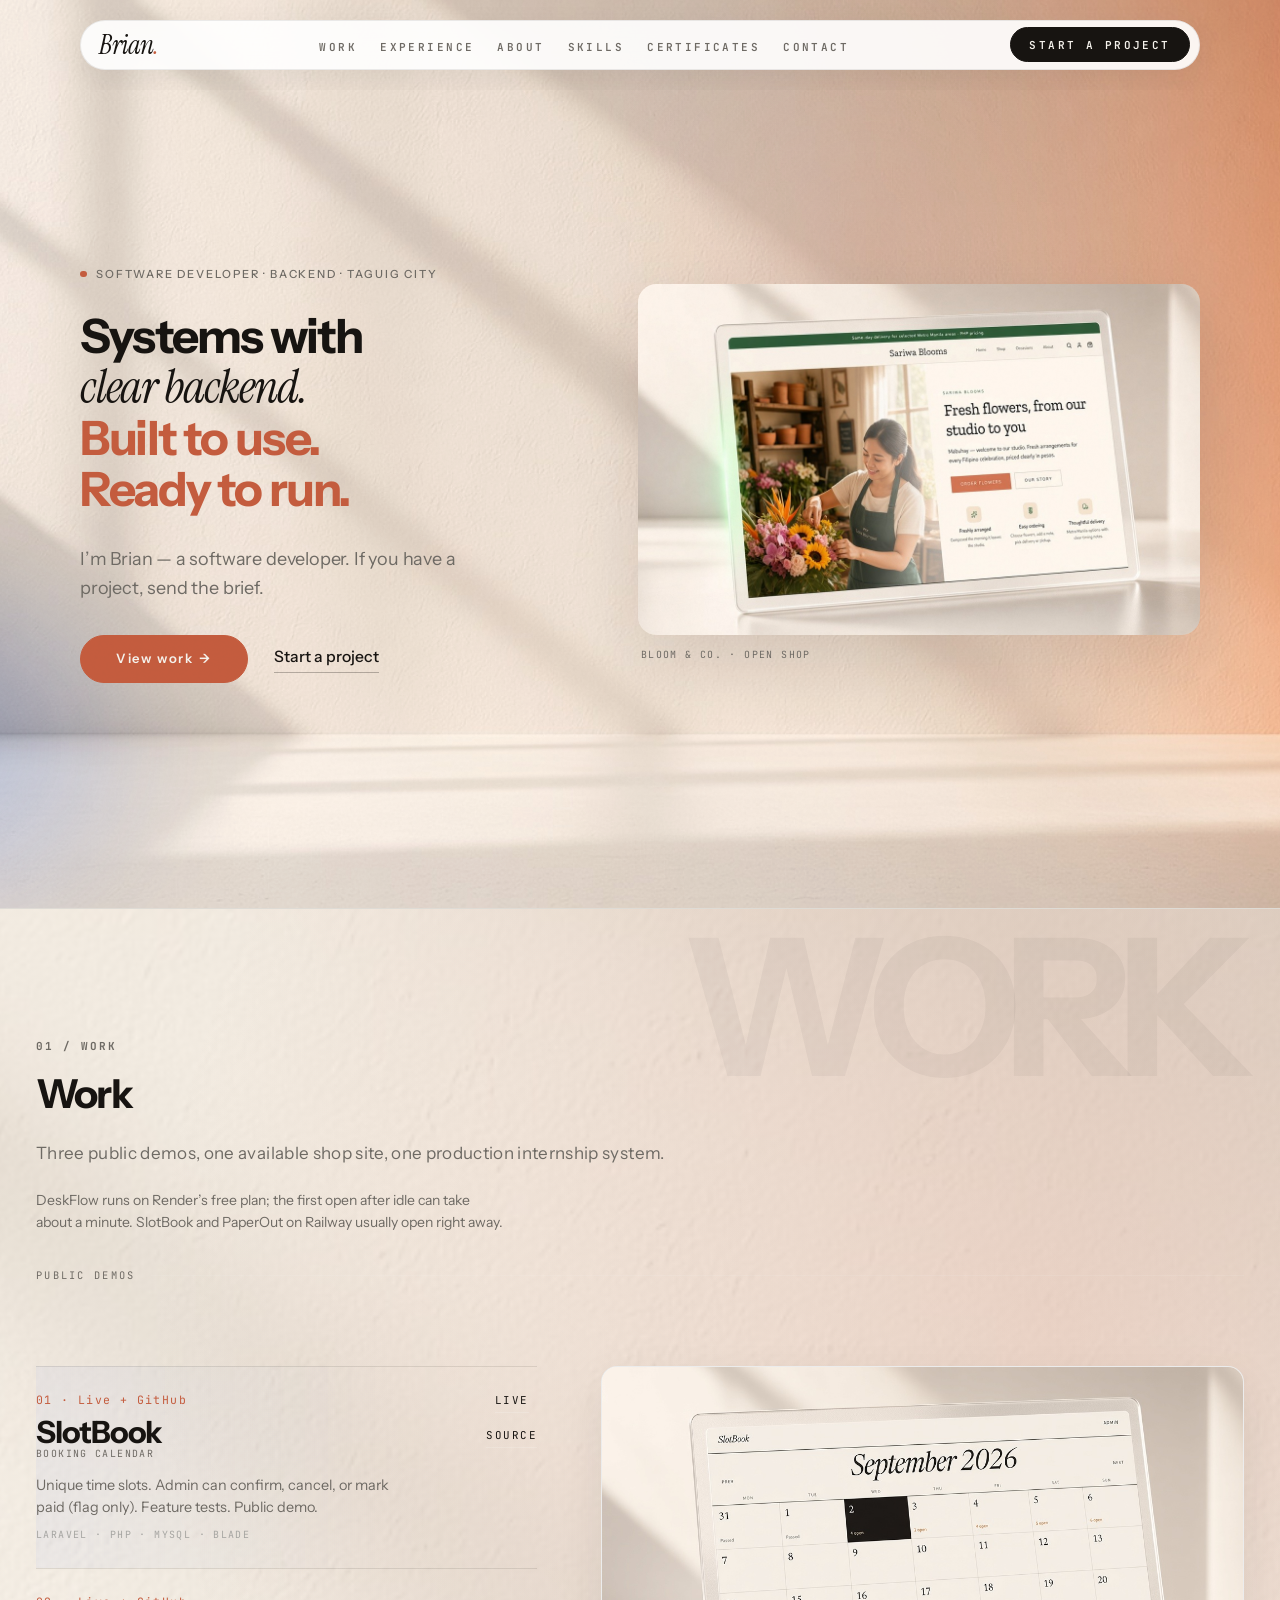
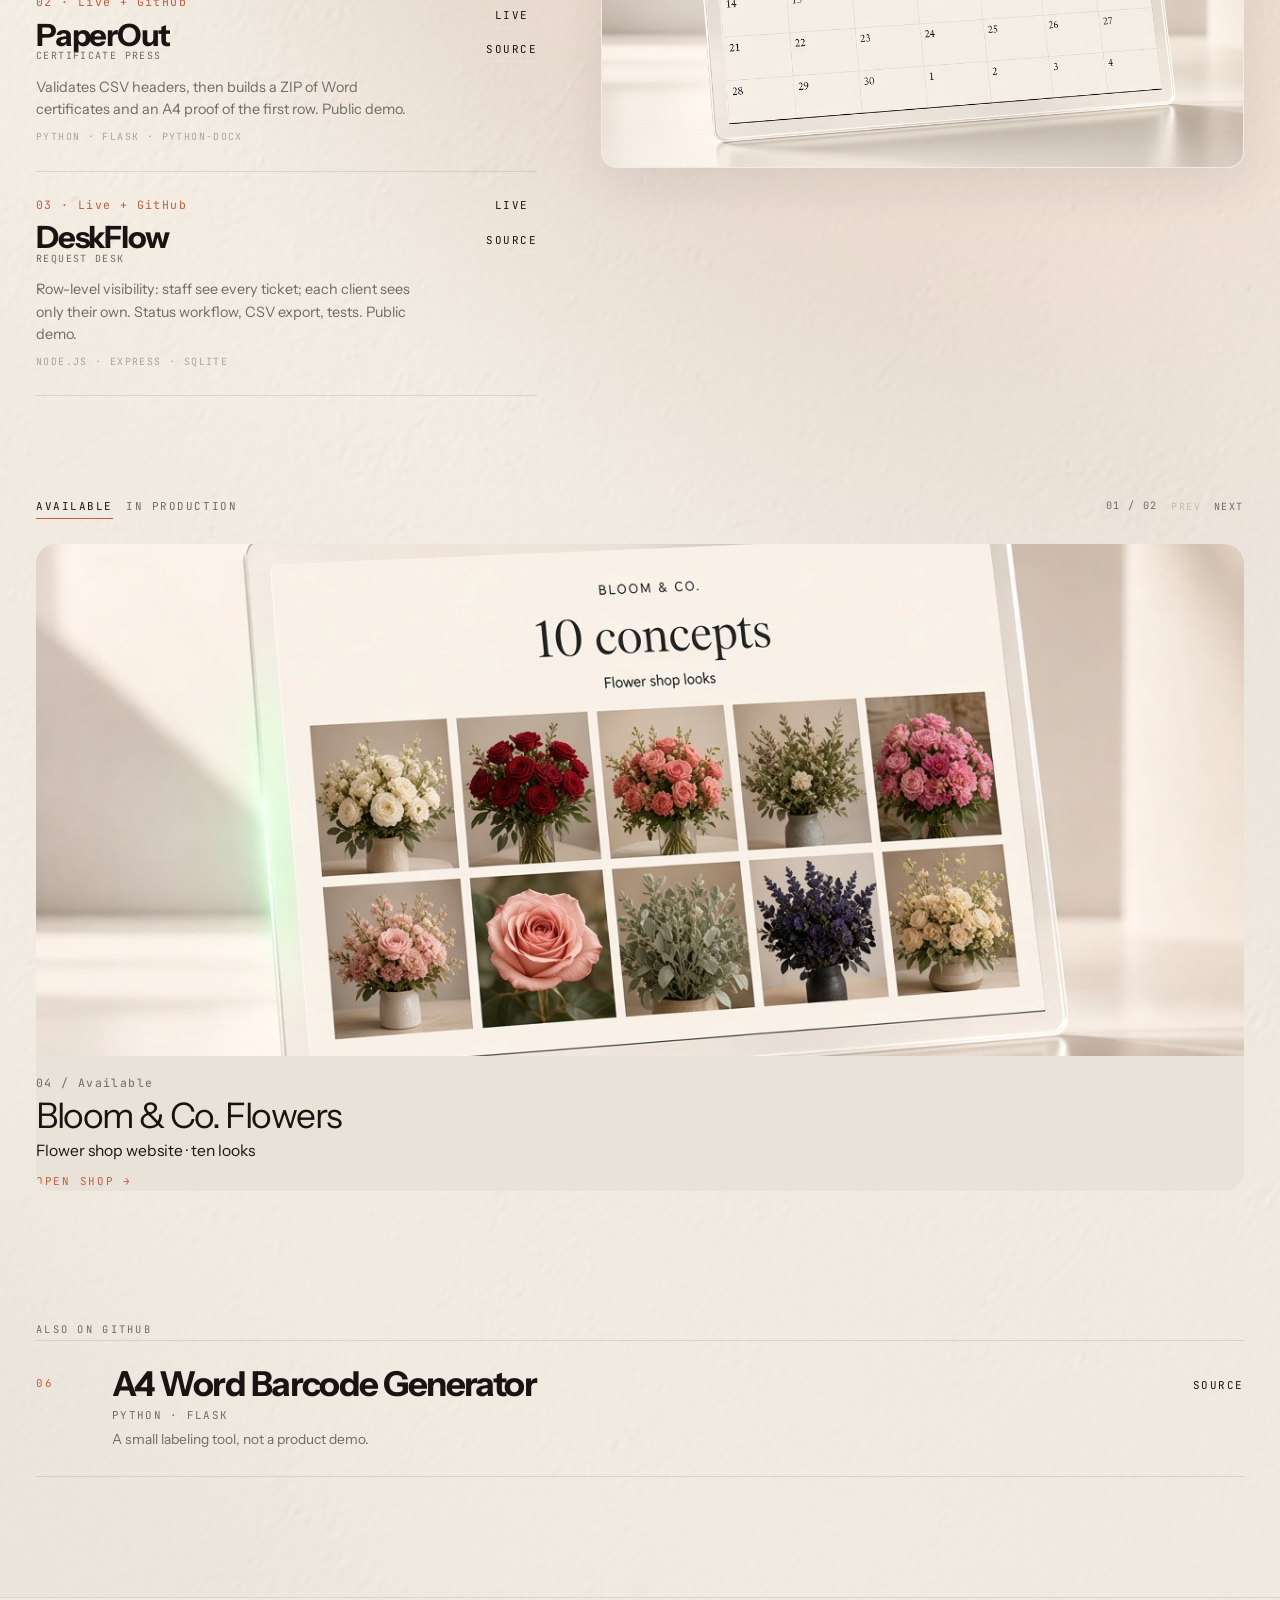
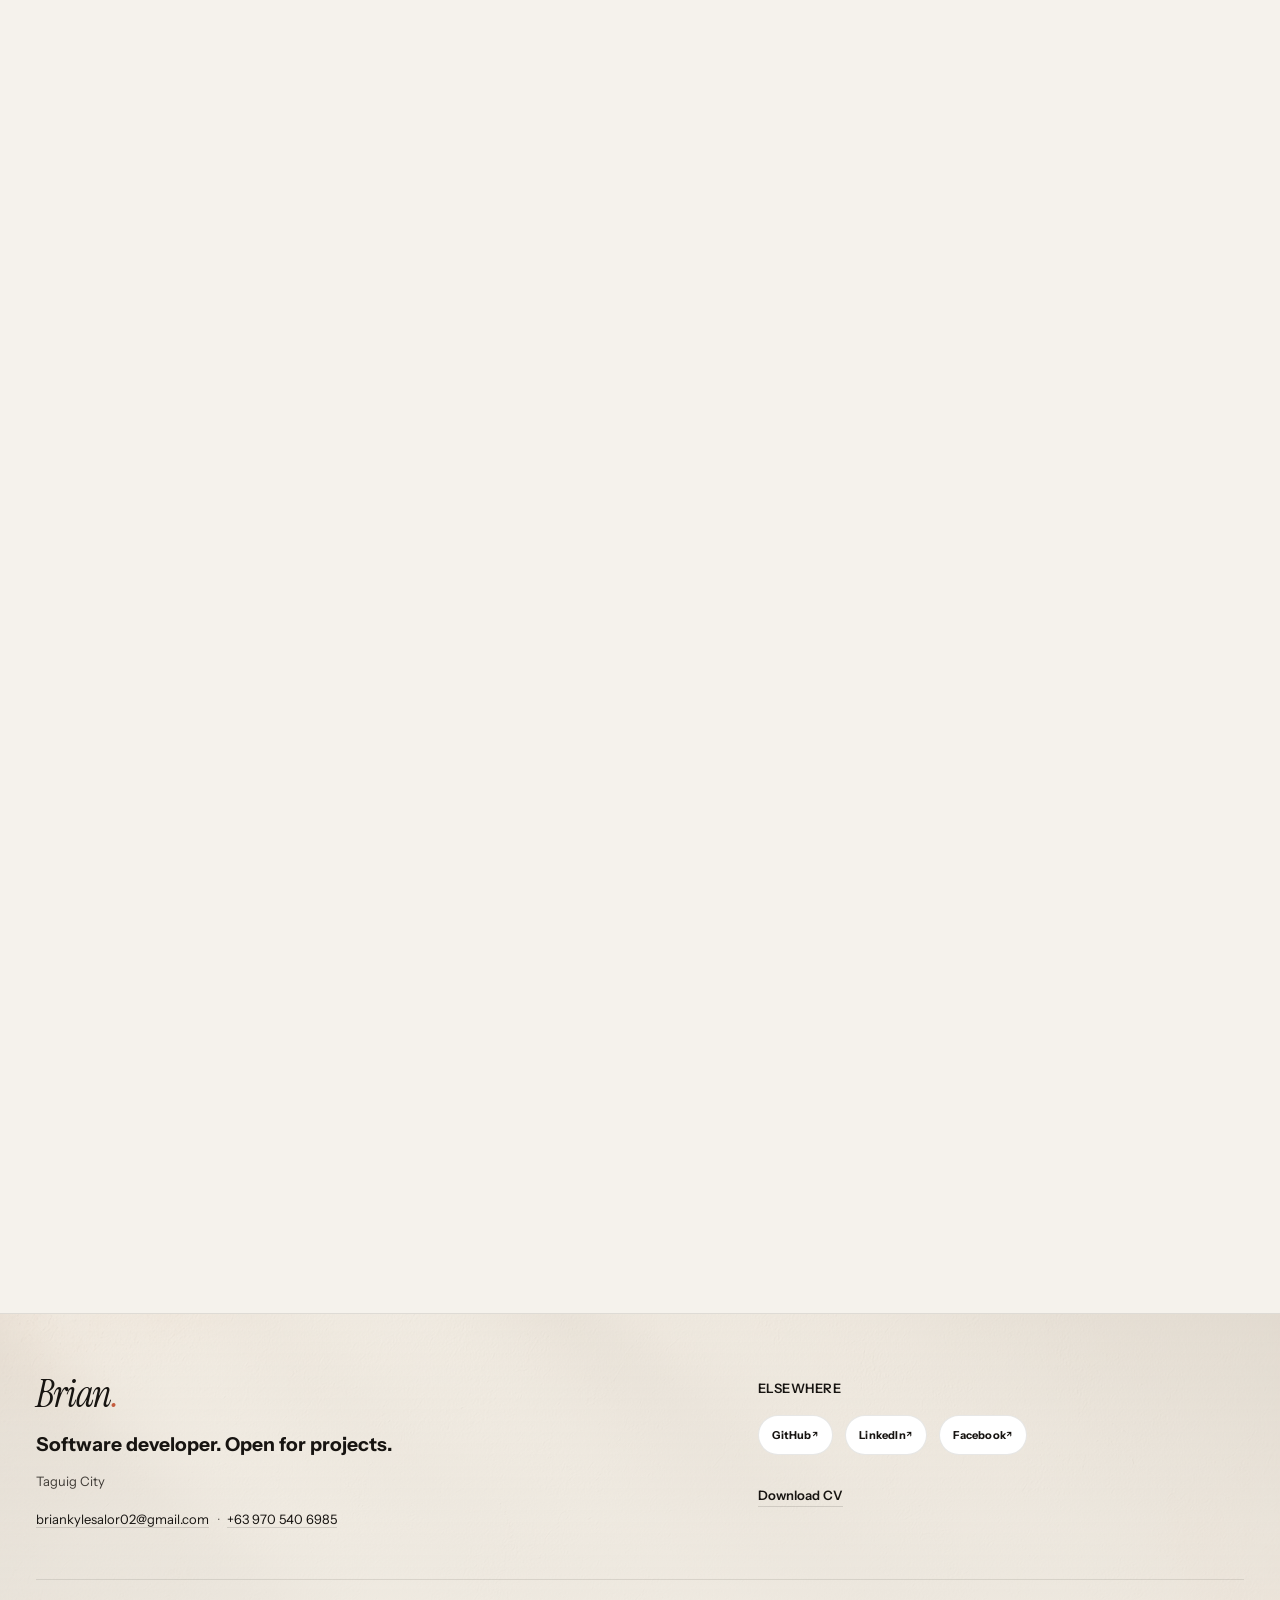
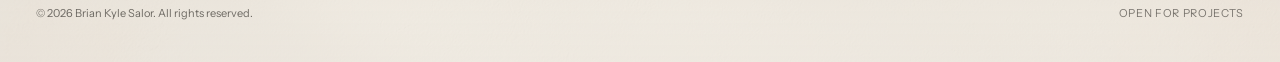
==== commit 680d0736: "Slide Available and production as two cards, and show the shop looks as a lookbook. Co-authored-by: " ====
--- a/index.html
+++ b/index.html
@@ -268,55 +268,68 @@
                 </div>
                 </div>
 
-                <div class="shop-hook" id="available">
-                    <p class="work-band-kicker">Available</p>
-                    <a class="work-case-stage shop-hook-card work-case--available" href="shop.html" data-cursor="SHOP →">
-                        <img src="bloom-concepts-pro.jpg" alt="Bloom &amp; Co. flower shop — ten concept looks" class="work-case-stage-img" width="1920" height="1080" loading="lazy">
-                        <span class="work-case-stage-copy">
-                            <span class="project-win-num">04 / Available</span>
-                            <span class="shop-hook-title">Bloom &amp; Co. Flowers</span>
-                            <span class="work-case-stage-note">Flower shop website · ten looks</span>
-                            <span class="work-case-stage-cta">Open shop →</span>
-                        </span>
-                    </a>
-                </div>
-
-                <p class="work-band-kicker">In production</p>
-                <article class="project-row project-card work-case work-case--feature js-stagger" data-project="insurance-automation" data-deploy-url="#" data-github-url="#">
-                    <button type="button" class="work-case-stage js-open-case" data-cursor="VIEW →" aria-label="Open case study: MAXIN Insurance Data Management System">
-                        <img src="maxin-feature.jpg" alt="MAXIN Insurance Data Management System" class="work-case-stage-img" width="1920" height="1080" loading="lazy">
-                        <span class="work-case-stage-copy">
-                            <span class="project-win-num">05 / Production</span>
-                            <span class="work-case-stage-note">Intern lead · Machica Firm · no public URL</span>
-                            <span class="work-case-stage-cta">Explore case study →</span>
-                        </span>
-                    </button>
-                    <dl class="case-facts case-facts--strip">
-                        <div>
-                            <dt>Role</dt>
-                            <dd>Intern lead</dd>
-                        </div>
-                        <div>
-                            <dt>Status</dt>
-                            <dd>Production</dd>
-                        </div>
-                        <div>
-                            <dt>When I left</dt>
-                            <dd>3 staff</dd>
-                        </div>
-                        <div>
-                            <dt>Internship</dt>
-                            <dd>486 hours</dd>
-                        </div>
-                    </dl>
-                    <div class="project-details" hidden>
-                        <div class="project-category">Production system · Machica Firm, Inc. · 486-hour internship</div>
-                        <h3 class="project-title">MAXIN Insurance Data Management System</h3>
-                        <p class="project-description">The office ran insurance work on slow, manual steps. I led feature design and development with one co-intern. I built most of the backend: Node.js APIs, Supabase data model, a data-management module with CRUD for insurance records, Edge Functions, Gmail SMTP, Semaphore SMS, Excel reporting, and document generation. I also did part of the frontend, including a client portal. Leadership approved the deploy. Three staff were using it when I left. I do not own the live URL or the repository — ask about it in an interview; I cannot open it here.</p>
-                        <div class="project-tags"><span class="tag">Node.js</span><span class="tag">REST APIs</span><span class="tag">Supabase</span><span class="tag">Edge Functions</span><span class="tag">Automation</span></div>
-                        <div class="project-links"><span class="project-link-disabled">No public URL — company owns the live system</span></div>
-                    </div>
-                </article>
+                <div class="feature-slider" id="available" data-feature-slider>
+                    <div class="feature-slider-nav" role="tablist" aria-label="Available and production">
+                        <button type="button" class="feature-slider-tab is-on" role="tab" aria-selected="true" data-feature-go="0">Available</button>
+                        <button type="button" class="feature-slider-tab" role="tab" aria-selected="false" data-feature-go="1">In production</button>
+                        <p class="feature-slider-count" aria-live="polite"><span data-feature-now>01</span> / 02</p>
+                        <div class="feature-slider-arrows">
+                            <button type="button" class="work-rail-btn" data-feature-prev>Prev</button>
+                            <button type="button" class="work-rail-btn" data-feature-next>Next</button>
+                        </div>
+                    </div>
+                    <div class="feature-slider-viewport">
+                    <div class="feature-slider-track" data-feature-track>
+                        <article class="feature-slide shop-hook">
+                            <a class="work-case-stage shop-hook-card work-case--available" href="shop.html" data-cursor="SHOP →">
+                                <img src="bloom-concepts-pro.jpg" alt="Bloom &amp; Co. flower shop — ten concept looks" class="work-case-stage-img" width="1920" height="1080" loading="lazy">
+                                <span class="work-case-stage-copy">
+                                    <span class="project-win-num">04 / Available</span>
+                                    <span class="shop-hook-title">Bloom &amp; Co. Flowers</span>
+                                    <span class="work-case-stage-note">Flower shop website · ten looks</span>
+                                    <span class="work-case-stage-cta">Open shop →</span>
+                                </span>
+                            </a>
+                        </article>
+                        <article class="feature-slide project-row project-card work-case work-case--feature" data-project="insurance-automation" data-deploy-url="#" data-github-url="#">
+                            <button type="button" class="work-case-stage js-open-case" data-cursor="VIEW →" aria-label="Open case study: MAXIN Insurance Data Management System">
+                                <img src="maxin-feature.jpg" alt="MAXIN Insurance Data Management System" class="work-case-stage-img" width="1920" height="1080" loading="lazy">
+                                <span class="work-case-stage-copy">
+                                    <span class="project-win-num">05 / Production</span>
+                                    <span class="shop-hook-title">MAXIN</span>
+                                    <span class="work-case-stage-note">Intern lead · Machica Firm · no public URL</span>
+                                    <span class="work-case-stage-cta">Explore case study →</span>
+                                </span>
+                            </button>
+                            <dl class="case-facts case-facts--strip">
+                                <div>
+                                    <dt>Role</dt>
+                                    <dd>Intern lead</dd>
+                                </div>
+                                <div>
+                                    <dt>Status</dt>
+                                    <dd>Production</dd>
+                                </div>
+                                <div>
+                                    <dt>When I left</dt>
+                                    <dd>3 staff</dd>
+                                </div>
+                                <div>
+                                    <dt>Internship</dt>
+                                    <dd>486 hours</dd>
+                                </div>
+                            </dl>
+                            <div class="project-details" hidden>
+                                <div class="project-category">Production system · Machica Firm, Inc. · 486-hour internship</div>
+                                <h3 class="project-title">MAXIN Insurance Data Management System</h3>
+                                <p class="project-description">The office ran insurance work on slow, manual steps. I led feature design and development with one co-intern. I built most of the backend: Node.js APIs, Supabase data model, a data-management module with CRUD for insurance records, Edge Functions, Gmail SMTP, Semaphore SMS, Excel reporting, and document generation. I also did part of the frontend, including a client portal. Leadership approved the deploy. Three staff were using it when I left. I do not own the live URL or the repository — ask about it in an interview; I cannot open it here.</p>
+                                <div class="project-tags"><span class="tag">Node.js</span><span class="tag">REST APIs</span><span class="tag">Supabase</span><span class="tag">Edge Functions</span><span class="tag">Automation</span></div>
+                                <div class="project-links"><span class="project-link-disabled">No public URL — company owns the live system</span></div>
+                            </div>
+                        </article>
+                    </div>
+                    </div>
+                </div>
 
                 <div class="work-archive">
                     <p class="work-band-kicker">Also on GitHub</p>
--- a/styles-ink.css
+++ b/styles-ink.css
@@ -8754,6 +8754,17 @@
         display: none;
     }
 
+    .theme-ink.theme-studio .feature-slide .work-case-stage-copy {
+        display: flex;
+        position: static;
+        max-width: 36rem;
+        margin-top: 1.05rem;
+        padding: 0;
+        background: none;
+        backdrop-filter: none;
+        -webkit-backdrop-filter: none;
+    }
+
     .theme-ink.theme-studio .work-case--feature .case-facts--strip {
         grid-template-columns: repeat(2, minmax(0, 1fr));
     }
@@ -9875,11 +9886,101 @@
     letter-spacing: 0;
 }
 
+.theme-ink.theme-studio .feature-slider {
+    display: flex;
+    flex-direction: column;
+    gap: 1rem;
+    margin: 0 0 2.25rem;
+}
+
+.theme-ink.theme-studio .feature-slider-nav {
+    display: flex;
+    flex-wrap: wrap;
+    align-items: center;
+    gap: 0.35rem 0.85rem;
+}
+
+.theme-ink.theme-studio .feature-slider-tab {
+    margin: 0;
+    padding: 0.35rem 0;
+    border: 0;
+    border-bottom: 1px solid transparent;
+    background: none;
+    cursor: pointer;
+    font-family: var(--font-mono);
+    font-size: 0.68rem;
+    letter-spacing: 0.14em;
+    text-transform: uppercase;
+    color: #6e6a64;
+}
+
+.theme-ink.theme-studio .feature-slider-tab.is-on {
+    color: #171411;
+    border-bottom-color: #c45c3e;
+}
+
+.theme-ink.theme-studio .feature-slider-count {
+    margin: 0 0 0 auto;
+    font-family: var(--font-mono);
+    font-size: 0.64rem;
+    letter-spacing: 0.14em;
+    color: #6e6a64;
+}
+
+.theme-ink.theme-studio .feature-slider-arrows {
+    display: flex;
+    gap: 0.75rem;
+}
+
+.theme-ink.theme-studio .feature-slider-arrows .work-rail-btn {
+    margin: 0;
+    padding: 0;
+    border: 0;
+    background: none;
+    cursor: pointer;
+    font-family: var(--font-mono);
+    font-size: 0.62rem;
+    letter-spacing: 0.16em;
+    text-transform: uppercase;
+    color: #6e6a64;
+    min-height: 44px;
+}
+
+.theme-ink.theme-studio .feature-slider-arrows .work-rail-btn:disabled {
+    opacity: 0.32;
+    cursor: default;
+}
+
+.theme-ink.theme-studio .feature-slider-viewport {
+    overflow: hidden;
+}
+
+.theme-ink.theme-studio .feature-slider-track {
+    display: flex;
+    width: 100%;
+    transition: transform 0.45s cubic-bezier(0.22, 1, 0.36, 1);
+}
+
+.theme-ink.theme-studio .feature-slide {
+    flex: 0 0 100%;
+    min-width: 100%;
+}
+
+@media (prefers-reduced-motion: reduce) {
+    .theme-ink.theme-studio .feature-slider-track {
+        transition: none;
+    }
+}
+
+.theme-ink.theme-studio .feature-slide.shop-hook {
+    margin: 0;
+}
+
 .theme-ink.theme-studio .shop-hook {
     display: flex;
     flex-direction: column;
     gap: 1rem;
-    margin: 0 0 2.25rem;
+    margin: 0;
 }
 
 .theme-ink.theme-studio a.shop-hook-card {
@@ -9887,6 +9988,7 @@
     color: inherit;
 }
 
+.theme-ink.theme-studio .feature-slide .work-case-stage-img,
 .theme-ink.theme-studio .shop-hook-card .work-case-stage-img {
     height: clamp(18rem, 46vw, 32rem);
     object-position: center;
@@ -9915,8 +10017,17 @@
 }
 
 .theme-ink.theme-studio.shop-page .shop-page-shell {
-    width: min(1120px, calc(100% - 2rem));
+    width: min(1360px, calc(100% - 2rem));
     margin: 0 auto;
+}
+
+.theme-ink.theme-studio .shop-lookbook-kicker {
+    margin: 1.75rem 0 0.85rem;
+    font-family: var(--font-mono);
+    font-size: 0.68rem;
+    letter-spacing: 0.16em;
+    text-transform: uppercase;
+    color: #6e6a64;
 }
 
 .theme-ink.theme-studio .shop-page-back {
@@ -9977,7 +10088,7 @@
     display: grid;
     grid-template-columns: repeat(5, minmax(0, 1fr));
     gap: 0.75rem;
-    margin: 0;
+    margin: 2rem 0 0;
     padding: 0;
     list-style: none;
 }
@@ -10002,72 +10113,111 @@
     color: #c45c3e;
 }
 
-.theme-ink.theme-studio .shop-concepts {
+.theme-ink.theme-studio .shop-concepts,
+.theme-ink.theme-studio .shop-lookbook {
     display: grid;
-    grid-template-columns: repeat(auto-fill, minmax(15.5rem, 1fr));
-    gap: 1.15rem;
+    grid-template-columns: 1fr 1fr;
+    gap: 0.85rem;
 }
 
 .theme-ink.theme-studio .shop-concept {
+    position: relative;
+    display: block;
+    min-height: 28rem;
+    margin: 0;
+    padding: 0;
+    border: 0;
+    border-radius: 1.35rem;
+    background: #1a1714;
+    overflow: hidden;
+    isolation: isolate;
+}
+
+.theme-ink.theme-studio .shop-concept:nth-child(1),
+.theme-ink.theme-studio .shop-concept:nth-child(6),
+.theme-ink.theme-studio .shop-concept:nth-child(10) {
+    grid-column: 1 / -1;
+    min-height: min(72vh, 44rem);
+}
+
+.theme-ink.theme-studio .shop-concept.is-in-cart {
+    box-shadow: inset 0 0 0 2px #c45c3e;
+}
+
+.theme-ink.theme-studio .shop-concept img {
+    position: absolute;
+    inset: 0;
+    display: block;
+    width: 100%;
+    height: 100%;
+    object-fit: cover;
+    background: #1a1714;
+    transform: scale(1.01);
+    transition: transform 0.8s cubic-bezier(0.22, 1, 0.36, 1);
+}
+
+.theme-ink.theme-studio .shop-concept::after {
+    content: "";
+    position: absolute;
+    inset: 0;
+    background: linear-gradient(180deg, rgba(23, 20, 17, 0.04) 38%, rgba(23, 20, 17, 0.62) 100%);
+    pointer-events: none;
+}
+
+.theme-ink.theme-studio .shop-concept:hover img,
+.theme-ink.theme-studio .shop-concept:focus-within img {
+    transform: scale(1.055);
+}
+
+.theme-ink.theme-studio .shop-concept-meta {
+    position: absolute;
+    left: 0;
+    right: 0;
+    bottom: 0;
+    z-index: 1;
     display: flex;
     flex-direction: column;
-    margin: 0;
-    padding: 0 0 1rem;
-    border: 1px solid rgba(23, 20, 17, 0.08);
-    border-radius: 1.1rem;
-    background: #fff;
-    overflow: hidden;
-}
-
-.theme-ink.theme-studio .shop-concept.is-in-cart {
-    border-color: #c45c3e;
-}
-
-.theme-ink.theme-studio .shop-concept img {
-    display: block;
-    width: 100%;
-    aspect-ratio: 16 / 10;
-    object-fit: cover;
-    background: #e8e2d8;
+    align-items: flex-start;
+    gap: 0.15rem;
+    padding: 1.35rem 1.4rem 1.25rem;
+    color: #f5f2ec;
 }
 
 .theme-ink.theme-studio .shop-concept-num,
 .theme-ink.theme-studio .shop-concept h2,
 .theme-ink.theme-studio .shop-concept h4,
-.theme-ink.theme-studio .shop-concept > p {
+.theme-ink.theme-studio .shop-concept-meta > p {
     margin: 0;
-    padding: 0 1rem;
+    padding: 0;
 }
 
 .theme-ink.theme-studio .shop-concept-num {
-    margin-top: 0.85rem;
     font-family: var(--font-mono);
     font-size: 0.62rem;
-    letter-spacing: 0.14em;
-    color: #c45c3e;
+    letter-spacing: 0.16em;
+    color: #f0c4b6;
 }
 
 .theme-ink.theme-studio .shop-concept h2,
 .theme-ink.theme-studio .shop-concept h4 {
-    margin-top: 0.25rem;
-    font-size: 1.15rem;
-    letter-spacing: -0.03em;
-    color: #171411;
-}
-
-.theme-ink.theme-studio .shop-concept > p {
-    margin-top: 0.15rem;
-    color: #6e6a64;
-    font-size: 0.9rem;
+    font-family: var(--font-display, "Instrument Serif", Georgia, serif);
+    font-size: clamp(1.7rem, 3vw, 2.55rem);
+    font-weight: 400;
+    letter-spacing: -0.04em;
+    line-height: 1.05;
+    color: #f5f2ec;
+}
+
+.theme-ink.theme-studio .shop-concept-meta > p {
+    color: rgba(245, 242, 236, 0.78);
+    font-size: 0.95rem;
 }
 
 .theme-ink.theme-studio .shop-concept-actions {
     display: flex;
     align-items: center;
-    justify-content: space-between;
-    gap: 0.75rem;
+    gap: 0.85rem;
     margin-top: 0.85rem;
-    padding: 0 1rem;
 }
 
 .theme-ink.theme-studio .shop-concept-actions a,
@@ -10080,23 +10230,33 @@
 }
 
 .theme-ink.theme-studio .shop-concept-actions a {
-    color: #6e6a64;
-    border-bottom: 1px solid rgba(23, 20, 17, 0.18);
-    padding-bottom: 0.1rem;
+    color: #f5f2ec;
+    border-bottom: 1px solid rgba(245, 242, 236, 0.45);
+    padding-bottom: 0.12rem;
 }
 
 .theme-ink.theme-studio .shop-concept-actions button {
     min-height: 40px;
-    padding: 0 0.85rem;
-    border: 0;
+    padding: 0 0.95rem;
+    border: 1px solid rgba(245, 242, 236, 0.28);
     border-radius: 999px;
-    background: #171411;
+    background: rgba(245, 242, 236, 0.12);
     color: #f5f2ec;
     cursor: pointer;
+    backdrop-filter: blur(8px);
+    -webkit-backdrop-filter: blur(8px);
 }
 
 .theme-ink.theme-studio .shop-concept.is-in-cart .shop-concept-actions button {
     background: #c45c3e;
+    border-color: #c45c3e;
+}
+
+@media (prefers-reduced-motion: reduce) {
+    .theme-ink.theme-studio .shop-concept img {
+        transition: none;
+        transform: none;
+    }
 }
 
 .theme-ink.theme-studio .shop-drawer {
@@ -10265,8 +10425,27 @@
         padding-top: 5.75rem;
     }
 
+    .theme-ink.theme-studio .shop-concepts,
+    .theme-ink.theme-studio .shop-lookbook {
+        grid-template-columns: 1fr;
+        gap: 0.7rem;
+    }
+
+    .theme-ink.theme-studio .shop-concept,
+    .theme-ink.theme-studio .shop-concept:nth-child(1),
+    .theme-ink.theme-studio .shop-concept:nth-child(6),
+    .theme-ink.theme-studio .shop-concept:nth-child(10) {
+        grid-column: auto;
+        min-height: 22rem;
+    }
+
+    .theme-ink.theme-studio .shop-concept:nth-child(1) {
+        min-height: 28rem;
+    }
+
     .theme-ink.theme-studio .shop-steps {
         grid-template-columns: 1fr;
+        margin-top: 1.75rem;
     }
 
     .theme-ink.theme-studio .shop-drawer-panel {
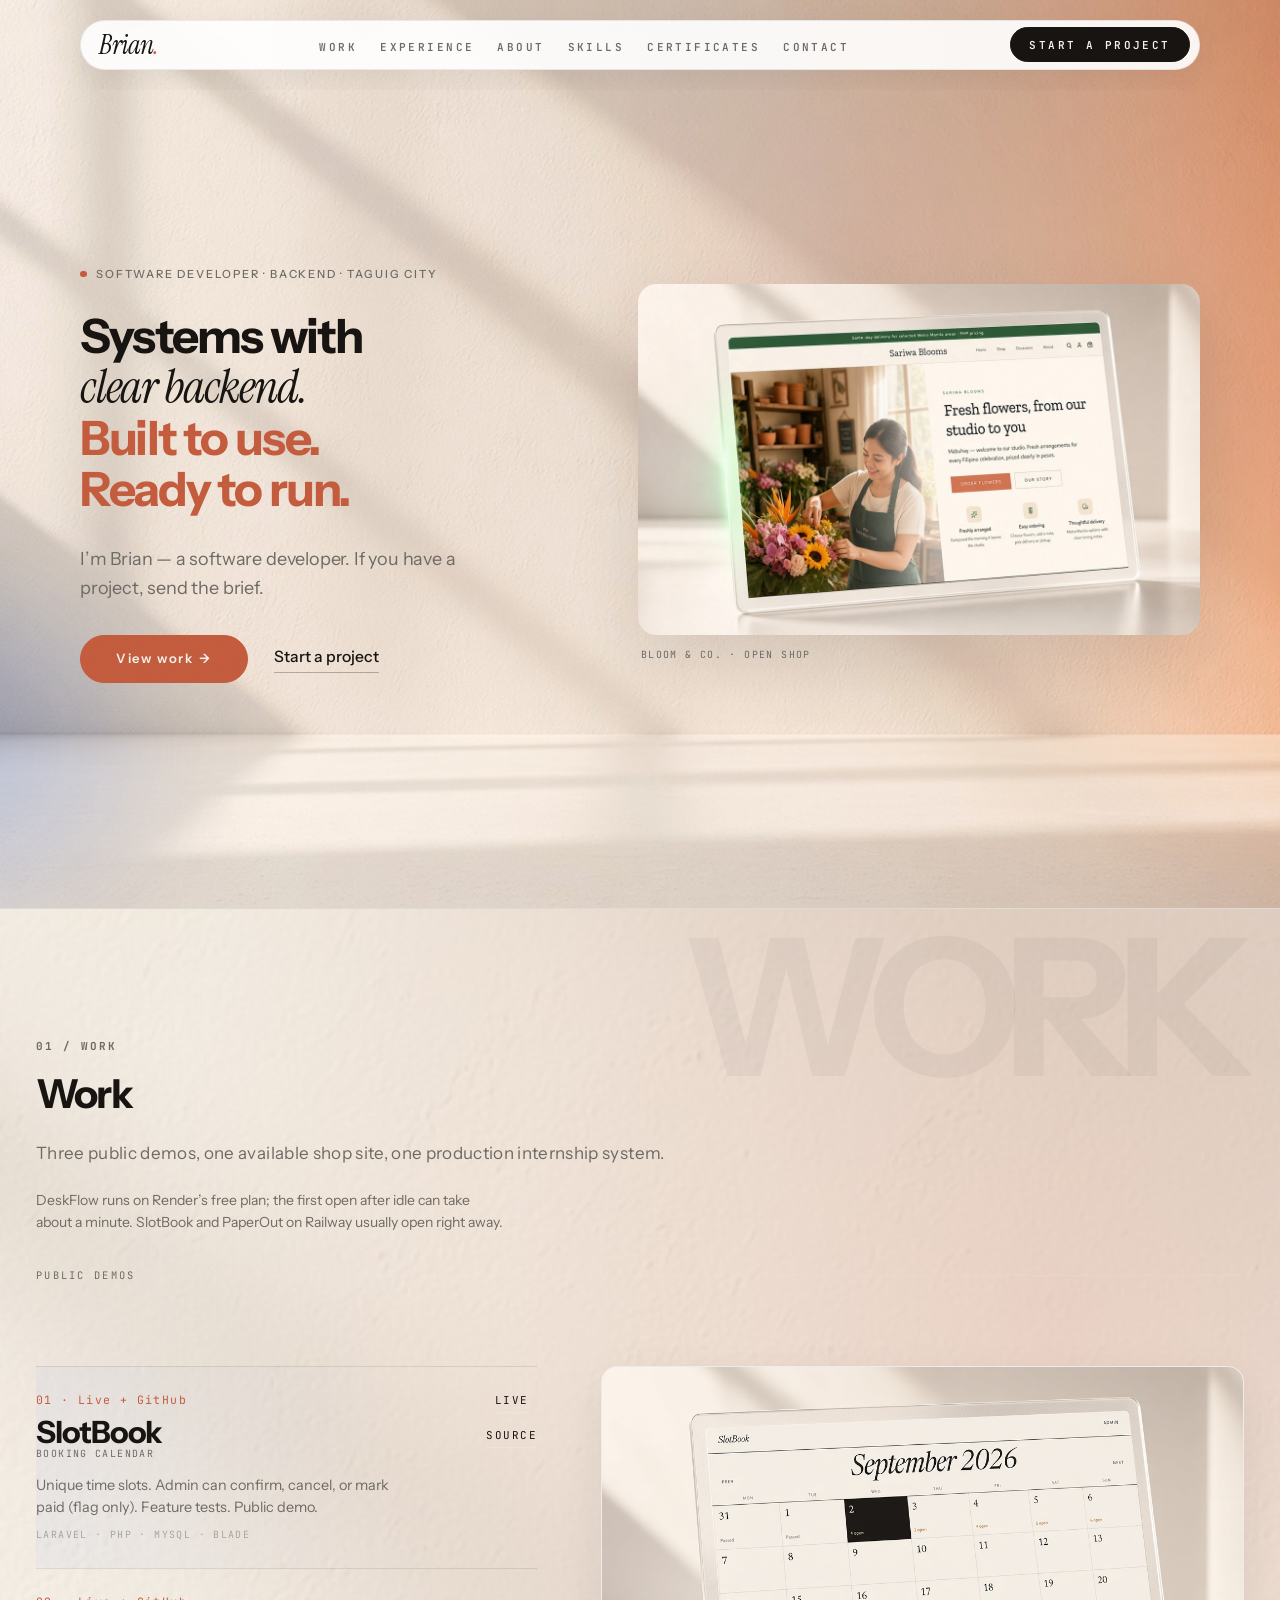
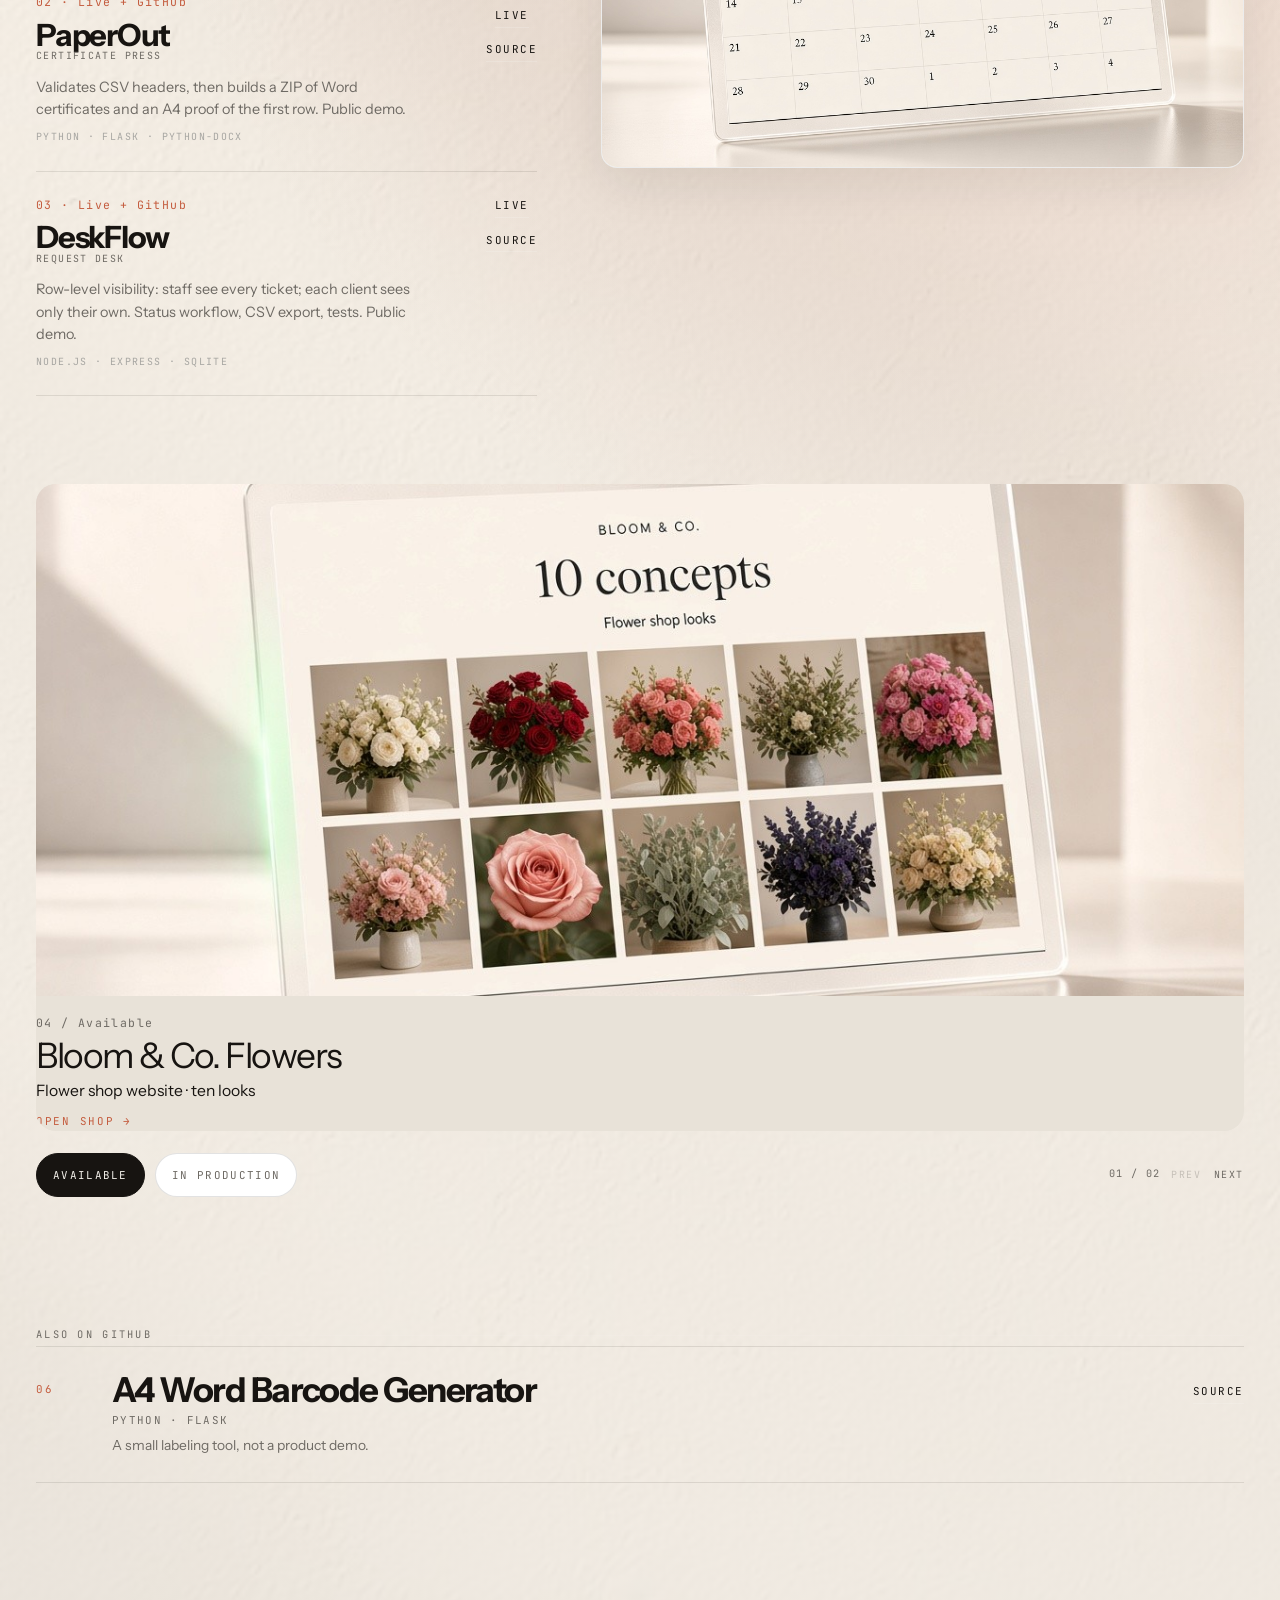
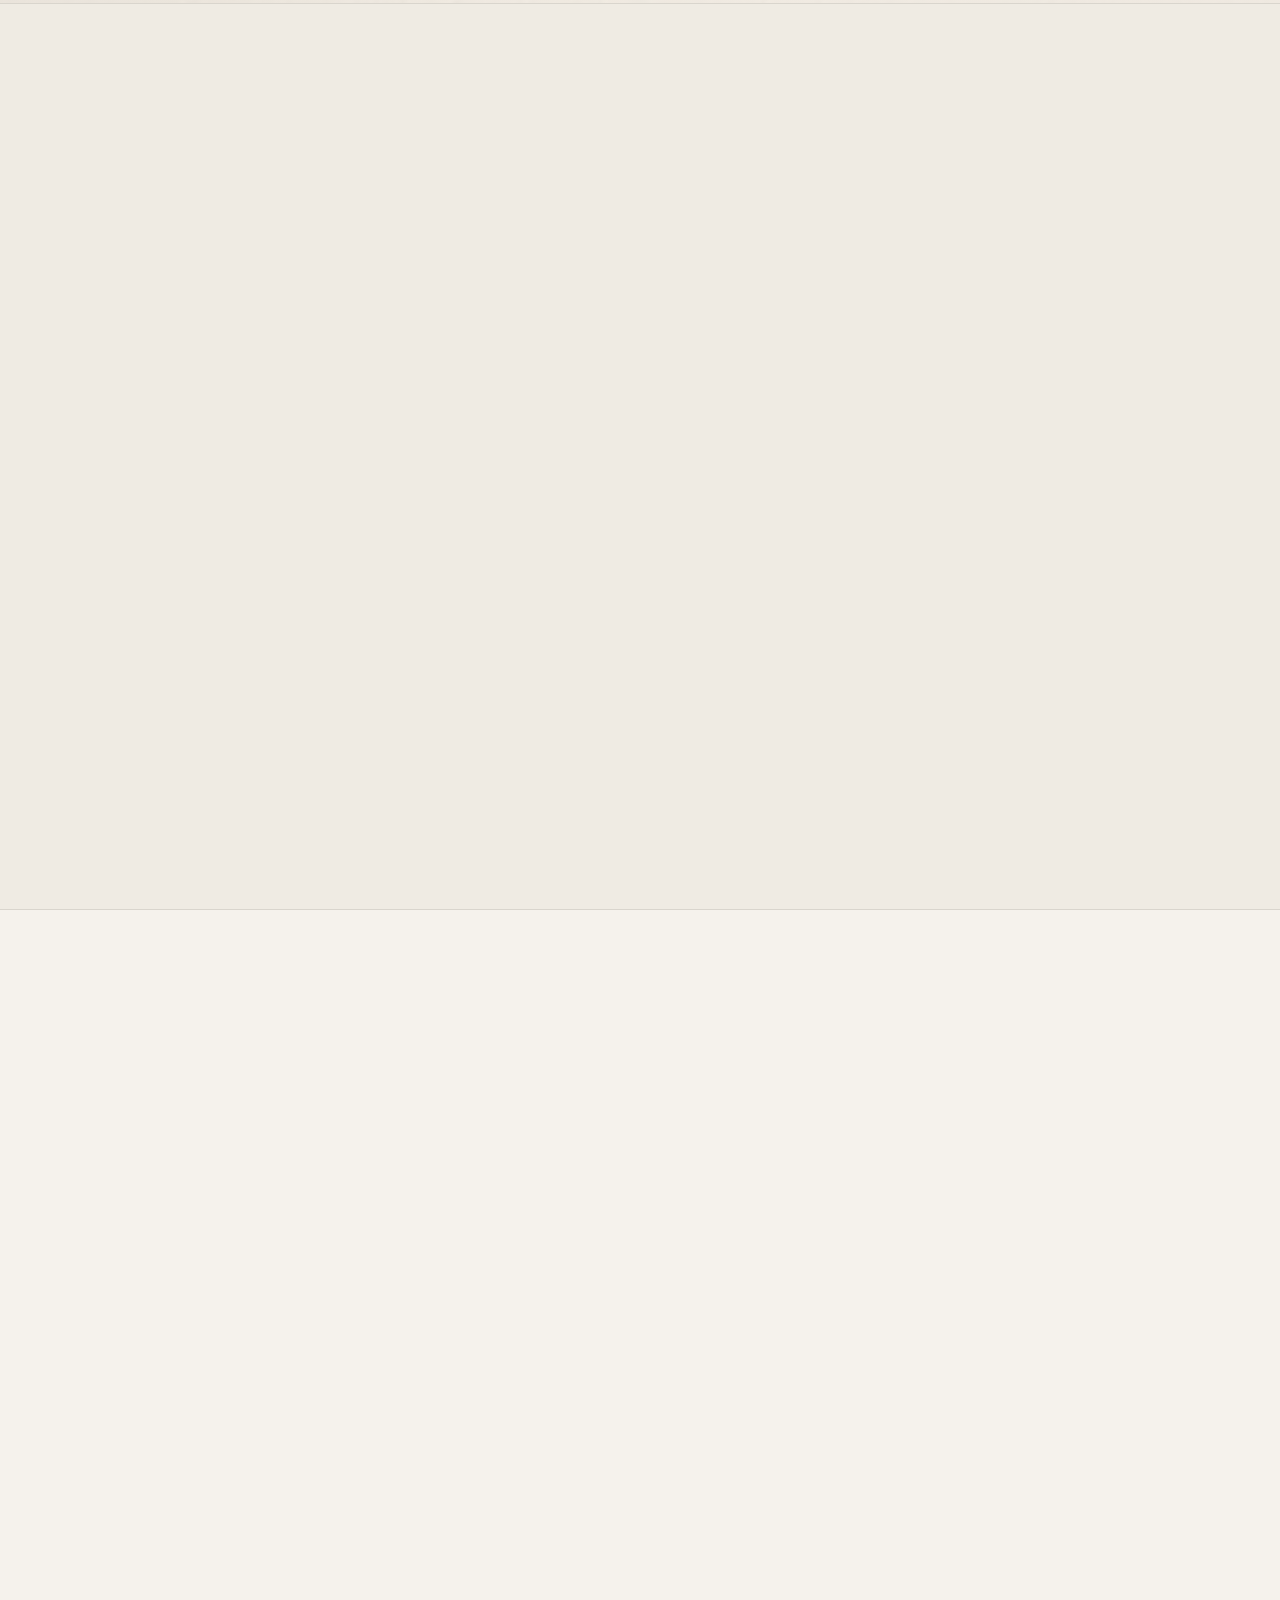
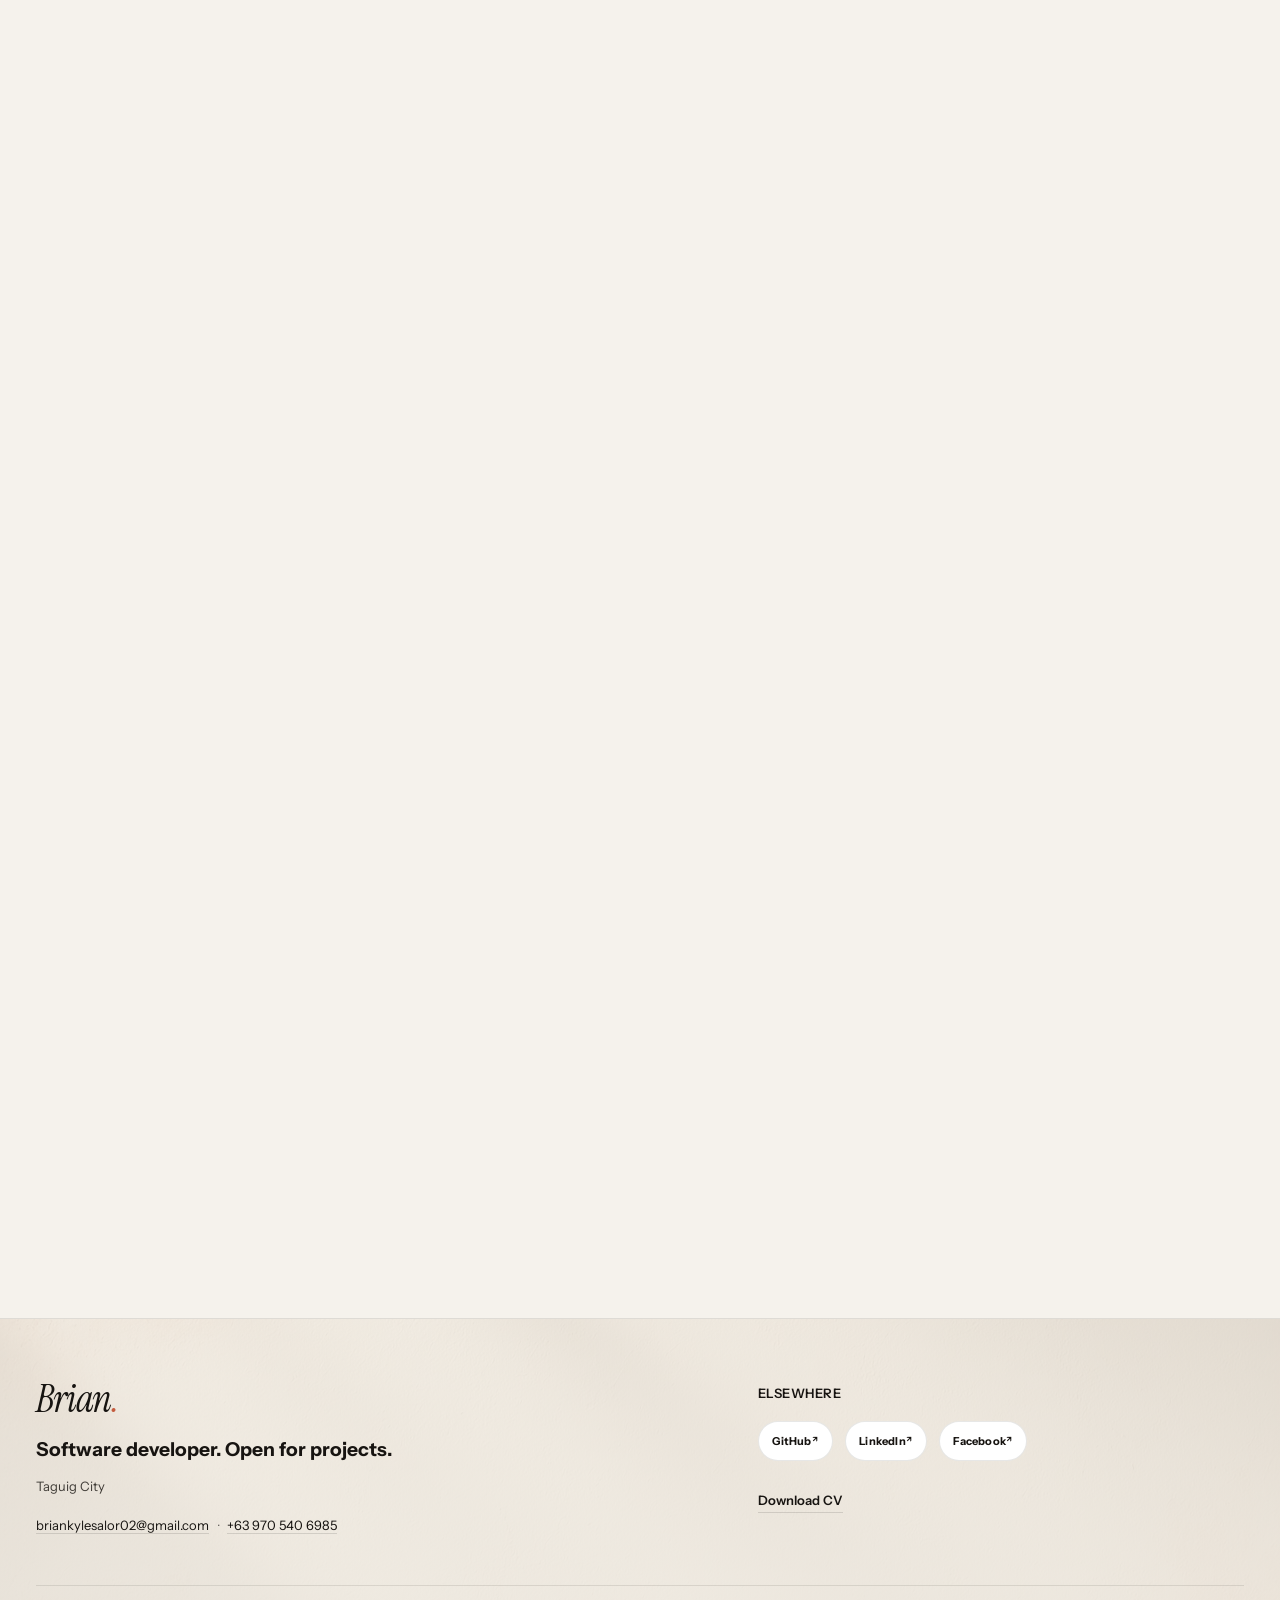
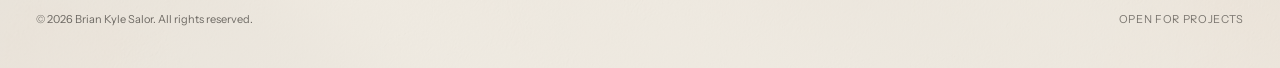
==== commit 9ee51959: "Put the Available and In production tabs under the card so they stay visible. Co-authored-by: Cursor" ====
--- a/index.html
+++ b/index.html
@@ -269,15 +269,6 @@
                 </div>
 
                 <div class="feature-slider" id="available" data-feature-slider>
-                    <div class="feature-slider-nav" role="tablist" aria-label="Available and production">
-                        <button type="button" class="feature-slider-tab is-on" role="tab" aria-selected="true" data-feature-go="0">Available</button>
-                        <button type="button" class="feature-slider-tab" role="tab" aria-selected="false" data-feature-go="1">In production</button>
-                        <p class="feature-slider-count" aria-live="polite"><span data-feature-now>01</span> / 02</p>
-                        <div class="feature-slider-arrows">
-                            <button type="button" class="work-rail-btn" data-feature-prev>Prev</button>
-                            <button type="button" class="work-rail-btn" data-feature-next>Next</button>
-                        </div>
-                    </div>
                     <div class="feature-slider-viewport">
                     <div class="feature-slider-track" data-feature-track>
                         <article class="feature-slide shop-hook">
@@ -329,6 +320,15 @@
                         </article>
                     </div>
                     </div>
+                    <div class="feature-slider-nav" role="tablist" aria-label="Available and production">
+                        <button type="button" class="feature-slider-tab is-on" role="tab" aria-selected="true" data-feature-go="0">Available</button>
+                        <button type="button" class="feature-slider-tab" role="tab" aria-selected="false" data-feature-go="1">In production</button>
+                        <p class="feature-slider-count" aria-live="polite"><span data-feature-now>01</span> / 02</p>
+                        <div class="feature-slider-arrows">
+                            <button type="button" class="work-rail-btn" data-feature-prev>Prev</button>
+                            <button type="button" class="work-rail-btn" data-feature-next>Next</button>
+                        </div>
+                    </div>
                 </div>
 
                 <div class="work-archive">
--- a/styles-ink.css
+++ b/styles-ink.css
@@ -9891,32 +9891,36 @@
     flex-direction: column;
     gap: 1rem;
     margin: 0 0 2.25rem;
+    scroll-margin-top: 6.5rem;
 }
 
 .theme-ink.theme-studio .feature-slider-nav {
     display: flex;
     flex-wrap: wrap;
     align-items: center;
-    gap: 0.35rem 0.85rem;
+    gap: 0.5rem 0.65rem;
+    padding: 0.35rem 0 0;
 }
 
 .theme-ink.theme-studio .feature-slider-tab {
     margin: 0;
-    padding: 0.35rem 0;
-    border: 0;
-    border-bottom: 1px solid transparent;
-    background: none;
+    min-height: 44px;
+    padding: 0.55rem 1rem;
+    border: 1px solid rgba(23, 20, 17, 0.12);
+    border-radius: 999px;
+    background: #fff;
     cursor: pointer;
     font-family: var(--font-mono);
     font-size: 0.68rem;
-    letter-spacing: 0.14em;
+    letter-spacing: 0.12em;
     text-transform: uppercase;
     color: #6e6a64;
 }
 
 .theme-ink.theme-studio .feature-slider-tab.is-on {
-    color: #171411;
-    border-bottom-color: #c45c3e;
+    color: #f5f2ec;
+    background: #171411;
+    border-color: #171411;
 }
 
 .theme-ink.theme-studio .feature-slider-count {
@@ -9953,10 +9957,12 @@
 
 .theme-ink.theme-studio .feature-slider-viewport {
     overflow: hidden;
+    transition: height 0.35s cubic-bezier(0.22, 1, 0.36, 1);
 }
 
 .theme-ink.theme-studio .feature-slider-track {
     display: flex;
+    align-items: flex-start;
     width: 100%;
     transition: transform 0.45s cubic-bezier(0.22, 1, 0.36, 1);
 }
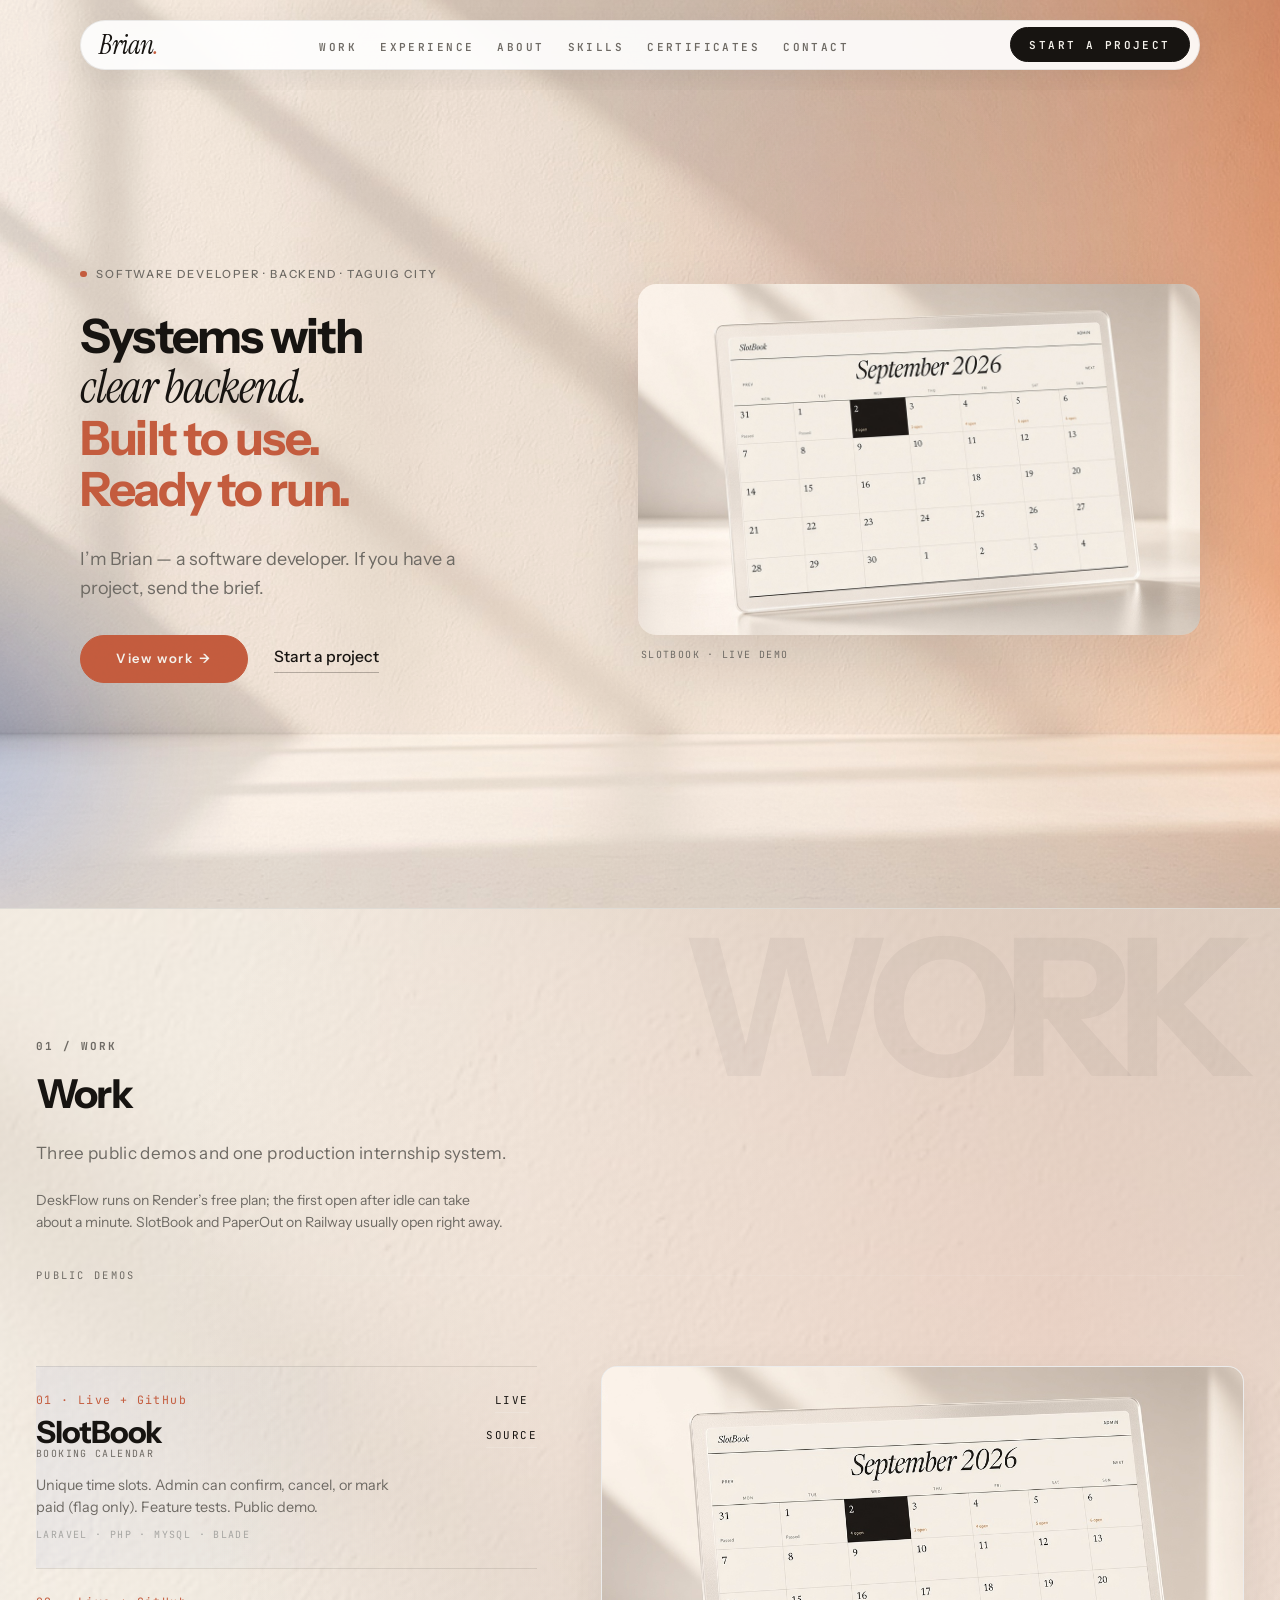
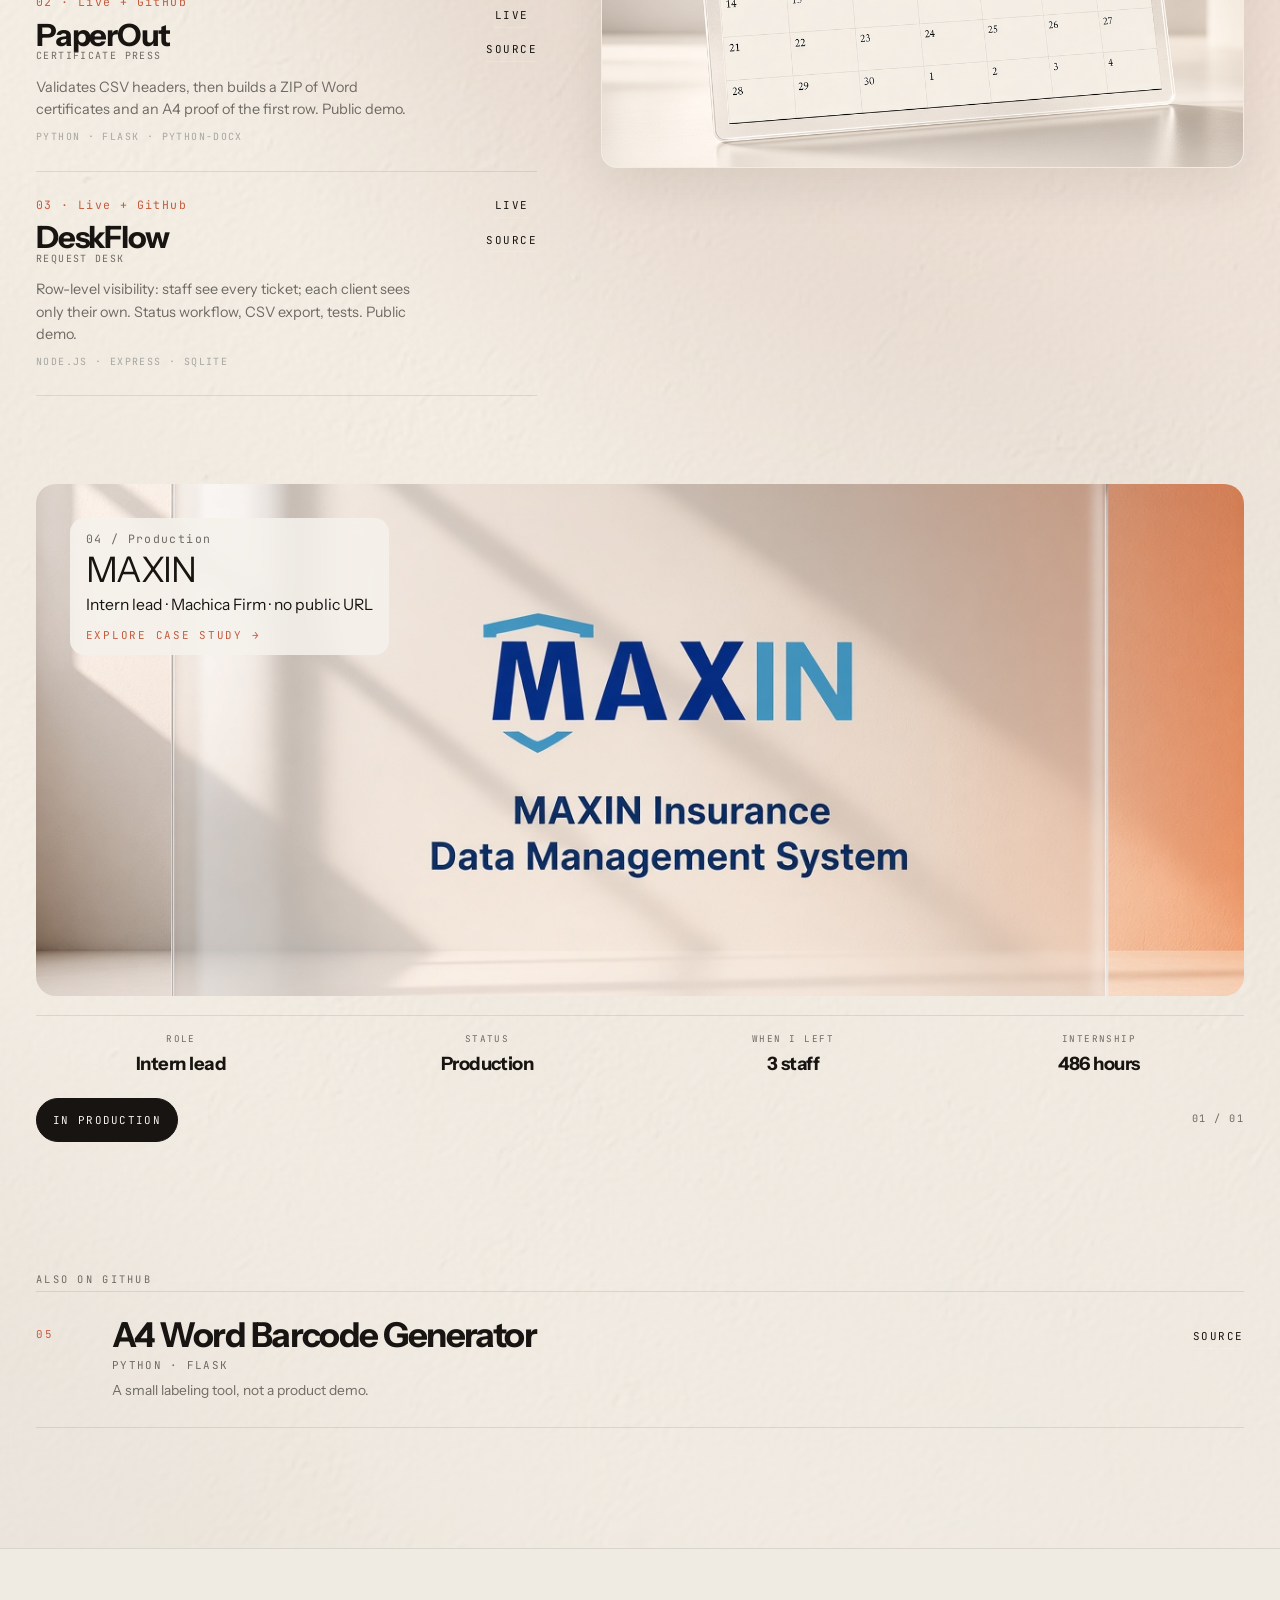
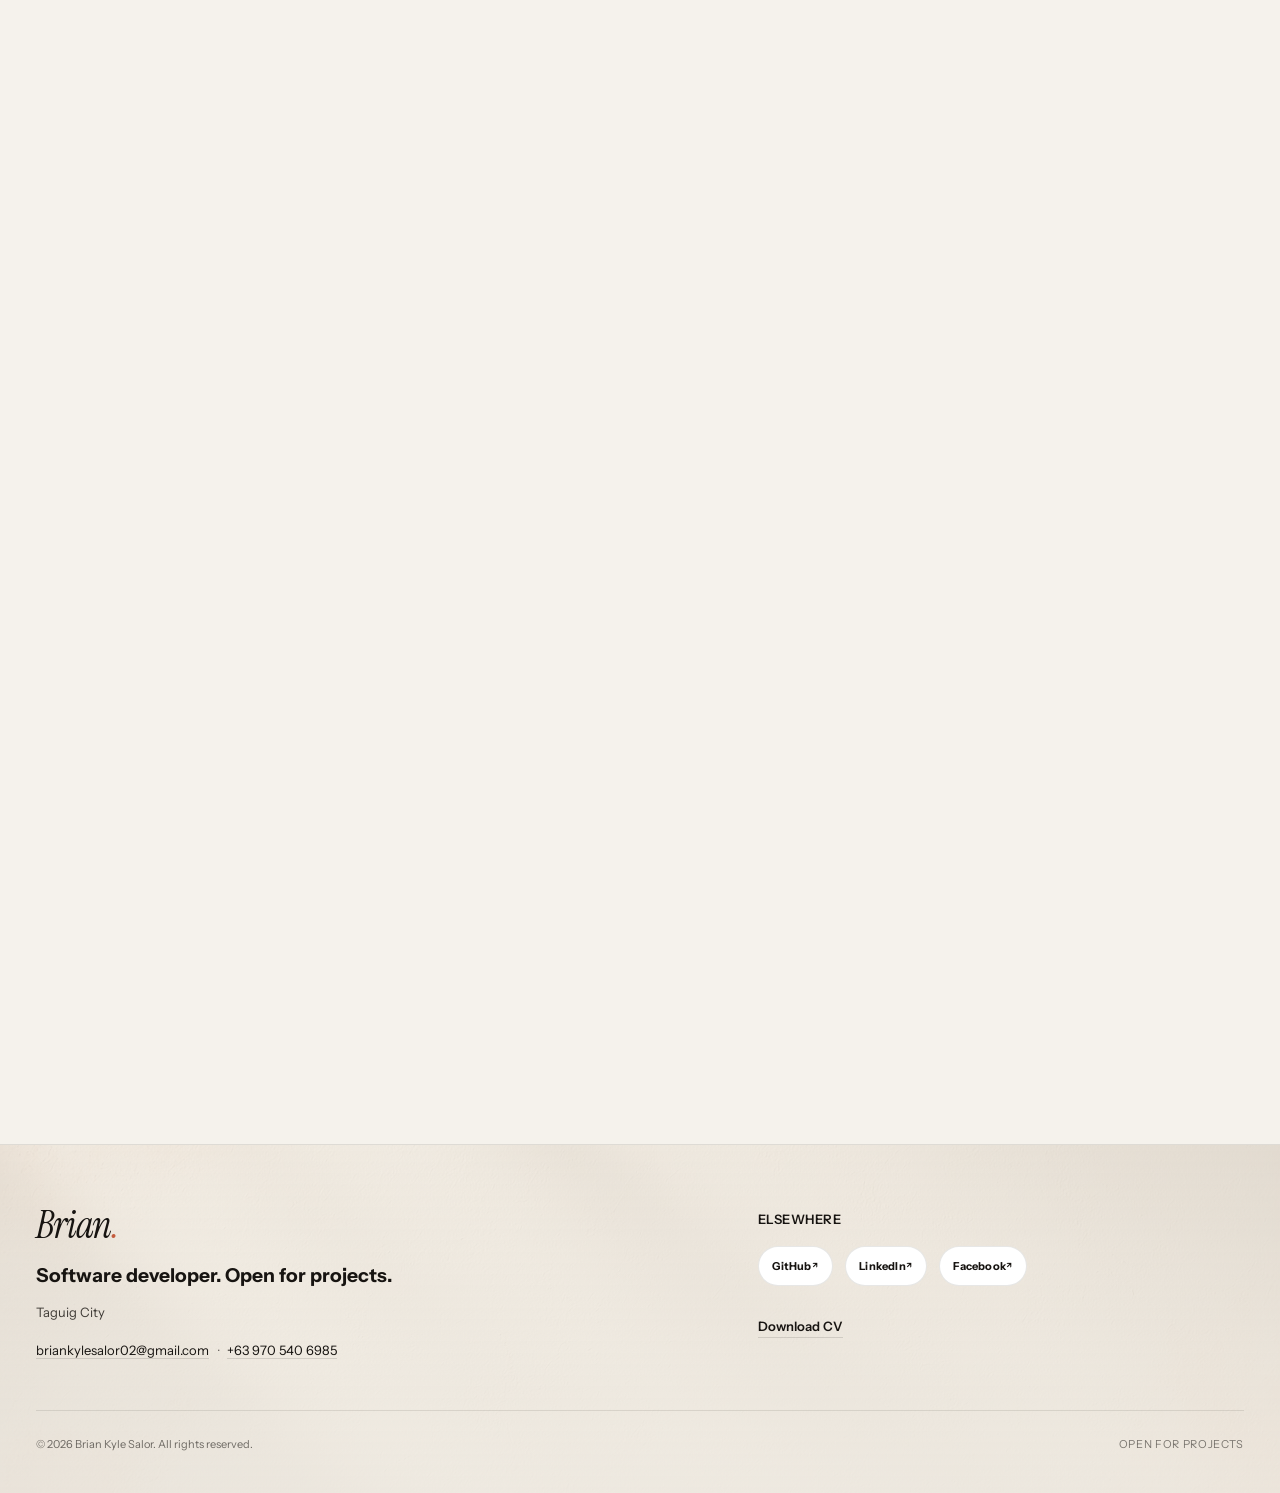
==== commit fdb7a110: "Hide Bloom & Co. flower shop from the public portfolio." ====
--- a/index.html
+++ b/index.html
@@ -113,9 +113,9 @@
                     <a href="#contact" class="hero-text-link js-magnetic" data-cursor="HIRE →">Start a project</a>
                 </div>
             </div>
-            <a class="hero-proof-card" href="shop.html" data-cursor="SHOP →">
-                <img src="bloom-pro.jpg" alt="Sariwa Blooms flower shop concept on a glass tablet" width="1600" height="900">
-                <span class="hero-proof-meta">Bloom &amp; Co. · Open shop</span>
+            <a class="hero-proof-card" href="#projects" data-cursor="VIEW →">
+                <img src="slotbook-pro.jpg" alt="SlotBook calendar booking demo" width="1600" height="900">
+                <span class="hero-proof-meta">SlotBook · Live demo</span>
             </a>
         </div>
     </section>
@@ -135,7 +135,7 @@
                     <div class="page-number">01 / Work</div>
                     <h2 class="section-title">Work</h2>
                 </div>
-                <p class="projects-subtitle">Three public demos, one available shop site, one production internship system.</p>
+                <p class="projects-subtitle">Three public demos and one production internship system.</p>
             </div>
             <p class="work-note js-reveal">DeskFlow runs on Render’s free plan; the first open after idle can take about a minute. SlotBook and PaperOut on Railway usually open right away.</p>
 
@@ -268,25 +268,14 @@
                 </div>
                 </div>
 
-                <div class="feature-slider" id="available" data-feature-slider>
+                <div class="feature-slider" id="production" data-feature-slider>
                     <div class="feature-slider-viewport">
                     <div class="feature-slider-track" data-feature-track>
-                        <article class="feature-slide shop-hook">
-                            <a class="work-case-stage shop-hook-card work-case--available" href="shop.html" data-cursor="SHOP →">
-                                <img src="bloom-concepts-pro.jpg" alt="Bloom &amp; Co. flower shop — ten concept looks" class="work-case-stage-img" width="1920" height="1080" loading="lazy">
-                                <span class="work-case-stage-copy">
-                                    <span class="project-win-num">04 / Available</span>
-                                    <span class="shop-hook-title">Bloom &amp; Co. Flowers</span>
-                                    <span class="work-case-stage-note">Flower shop website · ten looks</span>
-                                    <span class="work-case-stage-cta">Open shop →</span>
-                                </span>
-                            </a>
-                        </article>
                         <article class="feature-slide project-row project-card work-case work-case--feature" data-project="insurance-automation" data-deploy-url="#" data-github-url="#">
                             <button type="button" class="work-case-stage js-open-case" data-cursor="VIEW →" aria-label="Open case study: MAXIN Insurance Data Management System">
                                 <img src="maxin-feature.jpg" alt="MAXIN Insurance Data Management System" class="work-case-stage-img" width="1920" height="1080" loading="lazy">
                                 <span class="work-case-stage-copy">
-                                    <span class="project-win-num">05 / Production</span>
+                                    <span class="project-win-num">04 / Production</span>
                                     <span class="shop-hook-title">MAXIN</span>
                                     <span class="work-case-stage-note">Intern lead · Machica Firm · no public URL</span>
                                     <span class="work-case-stage-cta">Explore case study →</span>
@@ -320,21 +309,16 @@
                         </article>
                     </div>
                     </div>
-                    <div class="feature-slider-nav" role="tablist" aria-label="Available and production">
-                        <button type="button" class="feature-slider-tab is-on" role="tab" aria-selected="true" data-feature-go="0">Available</button>
-                        <button type="button" class="feature-slider-tab" role="tab" aria-selected="false" data-feature-go="1">In production</button>
-                        <p class="feature-slider-count" aria-live="polite"><span data-feature-now>01</span> / 02</p>
-                        <div class="feature-slider-arrows">
-                            <button type="button" class="work-rail-btn" data-feature-prev>Prev</button>
-                            <button type="button" class="work-rail-btn" data-feature-next>Next</button>
-                        </div>
+                    <div class="feature-slider-nav" role="tablist" aria-label="Production work">
+                        <button type="button" class="feature-slider-tab is-on" role="tab" aria-selected="true" data-feature-go="0">In production</button>
+                        <p class="feature-slider-count" aria-live="polite"><span data-feature-now>01</span> / 01</p>
                     </div>
                 </div>
 
                 <div class="work-archive">
                     <p class="work-band-kicker">Also on GitHub</p>
                     <a class="work-archive-row" href="https://github.com/Brian-K05/a4-word-barcode-generator" target="_blank" rel="noopener noreferrer" data-cursor="SRC →">
-                        <span class="work-archive-num">06</span>
+                        <span class="work-archive-num">05</span>
                         <span class="work-archive-copy">
                             <span class="work-archive-title">A4 Word Barcode Generator</span>
                             <span class="work-archive-meta">Python · Flask</span>
@@ -432,7 +416,7 @@
                 <div class="skills-spread-copy">
                     <p class="page-number">04 / Skills</p>
                     <h2 class="section-title">Skills</h2>
-                    <p class="tech-stack-intro">Laravel, Node.js, and Python are on the public demos. React is on Bloom &amp; Co. Node.js, Supabase, and Edge Functions are on the Machica production system. React Native, Angular, Flutter, and Kotlin: coursework / practice — no public project here.</p>
+                    <p class="tech-stack-intro">Laravel, Node.js, and Python are on the public demos. Node.js, Supabase, and Edge Functions are on the Machica production system. React, React Native, Angular, Flutter, and Kotlin: coursework / practice — no public project here.</p>
                     <p class="skills-spread-hint">01 stays open first. Tap 02 or 03 to switch — one group at a time.</p>
                 </div>
             </div>
@@ -441,7 +425,7 @@
                     <button type="button" class="skill-panel-head" id="skill-head-shipped" aria-expanded="true" aria-controls="skill-body-shipped">
                         <span class="skill-panel-num">01</span>
                         <span class="skill-panel-label">Used on shipped work</span>
-                        <span class="skill-panel-meta">15</span>
+                        <span class="skill-panel-meta">14</span>
                         <span class="skill-panel-chev" aria-hidden="true"></span>
                     </button>
                     <div class="skill-panel-body" id="skill-body-shipped" role="region" aria-labelledby="skill-head-shipped">
@@ -480,11 +464,6 @@
                             <img src="https://cdn.simpleicons.org/javascript/F7DF1E" alt="" width="28" height="28">
                             <span>JavaScript</span>
                             <small>Shipped work</small>
-                        </li>
-                        <li class="skill-icon" data-group="backend" title="Used in Bloom &amp; Co.">
-                            <img src="https://cdn.simpleicons.org/react/61DAFB" alt="" width="28" height="28">
-                            <span>React</span>
-                            <small>Bloom &amp; Co.</small>
                         </li>
                         <li class="skill-icon" data-group="backend" title="Used in PaperOut">
                             <span class="skill-icon-mark" aria-hidden="true">dx</span>
@@ -555,11 +534,16 @@
                     <button type="button" class="skill-panel-head" id="skill-head-also" aria-expanded="false" aria-controls="skill-body-also">
                         <span class="skill-panel-num">03</span>
                         <span class="skill-panel-label">Also used</span>
-                        <span class="skill-panel-meta">04</span>
+                        <span class="skill-panel-meta">05</span>
                         <span class="skill-panel-chev" aria-hidden="true"></span>
                     </button>
                     <div class="skill-panel-body" id="skill-body-also" role="region" aria-labelledby="skill-head-also">
                     <ul class="skill-icon-grid">
+                        <li class="skill-icon">
+                            <img src="https://cdn.simpleicons.org/react/61DAFB" alt="" width="28" height="28">
+                            <span>React</span>
+                            <small>Coursework</small>
+                        </li>
                         <li class="skill-icon">
                             <img src="https://cdn.simpleicons.org/react/61DAFB" alt="" width="28" height="28">
                             <span>React Native</span>
@@ -646,7 +630,7 @@
             <div class="contact-enquiry-copy js-reveal">
                 <p class="contact-enquiry-kicker"><i aria-hidden="true"></i> Start a conversation</p>
                 <h2 class="contact-enquiry-title">Have a project <em>in mind?</em></h2>
-                <p class="contact-enquiry-lead">A website, a shop, automation, or something else — send the brief and I’ll reply.</p>
+                <p class="contact-enquiry-lead">A website, automation, or something else — send the brief and I’ll reply.</p>
                 <p class="contact-enquiry-call">
                     <span>Prefer a quick call?</span>
                     <a href="tel:+639705406985">Call me <span aria-hidden="true">↗</span></a>
@@ -729,7 +713,7 @@
         "name": "Brian Kyle Salor",
         "jobTitle": "Software Developer",
         "description": "Software developer in Taguig City. Open for projects. Public demos plus a production internship system at Machica Firm.",
-        "knowsAbout": ["Laravel", "PHP", "Node.js", "Express", "SQLite", "JavaScript", "React", "Python", "Flask", "python-docx", "REST APIs", "MySQL", "Supabase", "Edge Functions"],
+        "knowsAbout": ["Laravel", "PHP", "Node.js", "Express", "SQLite", "JavaScript", "Python", "Flask", "python-docx", "REST APIs", "MySQL", "Supabase", "Edge Functions"],
         "email": "mailto:briankylesalor02@gmail.com",
         "telephone": "+63-970-540-6985",
         "address": {
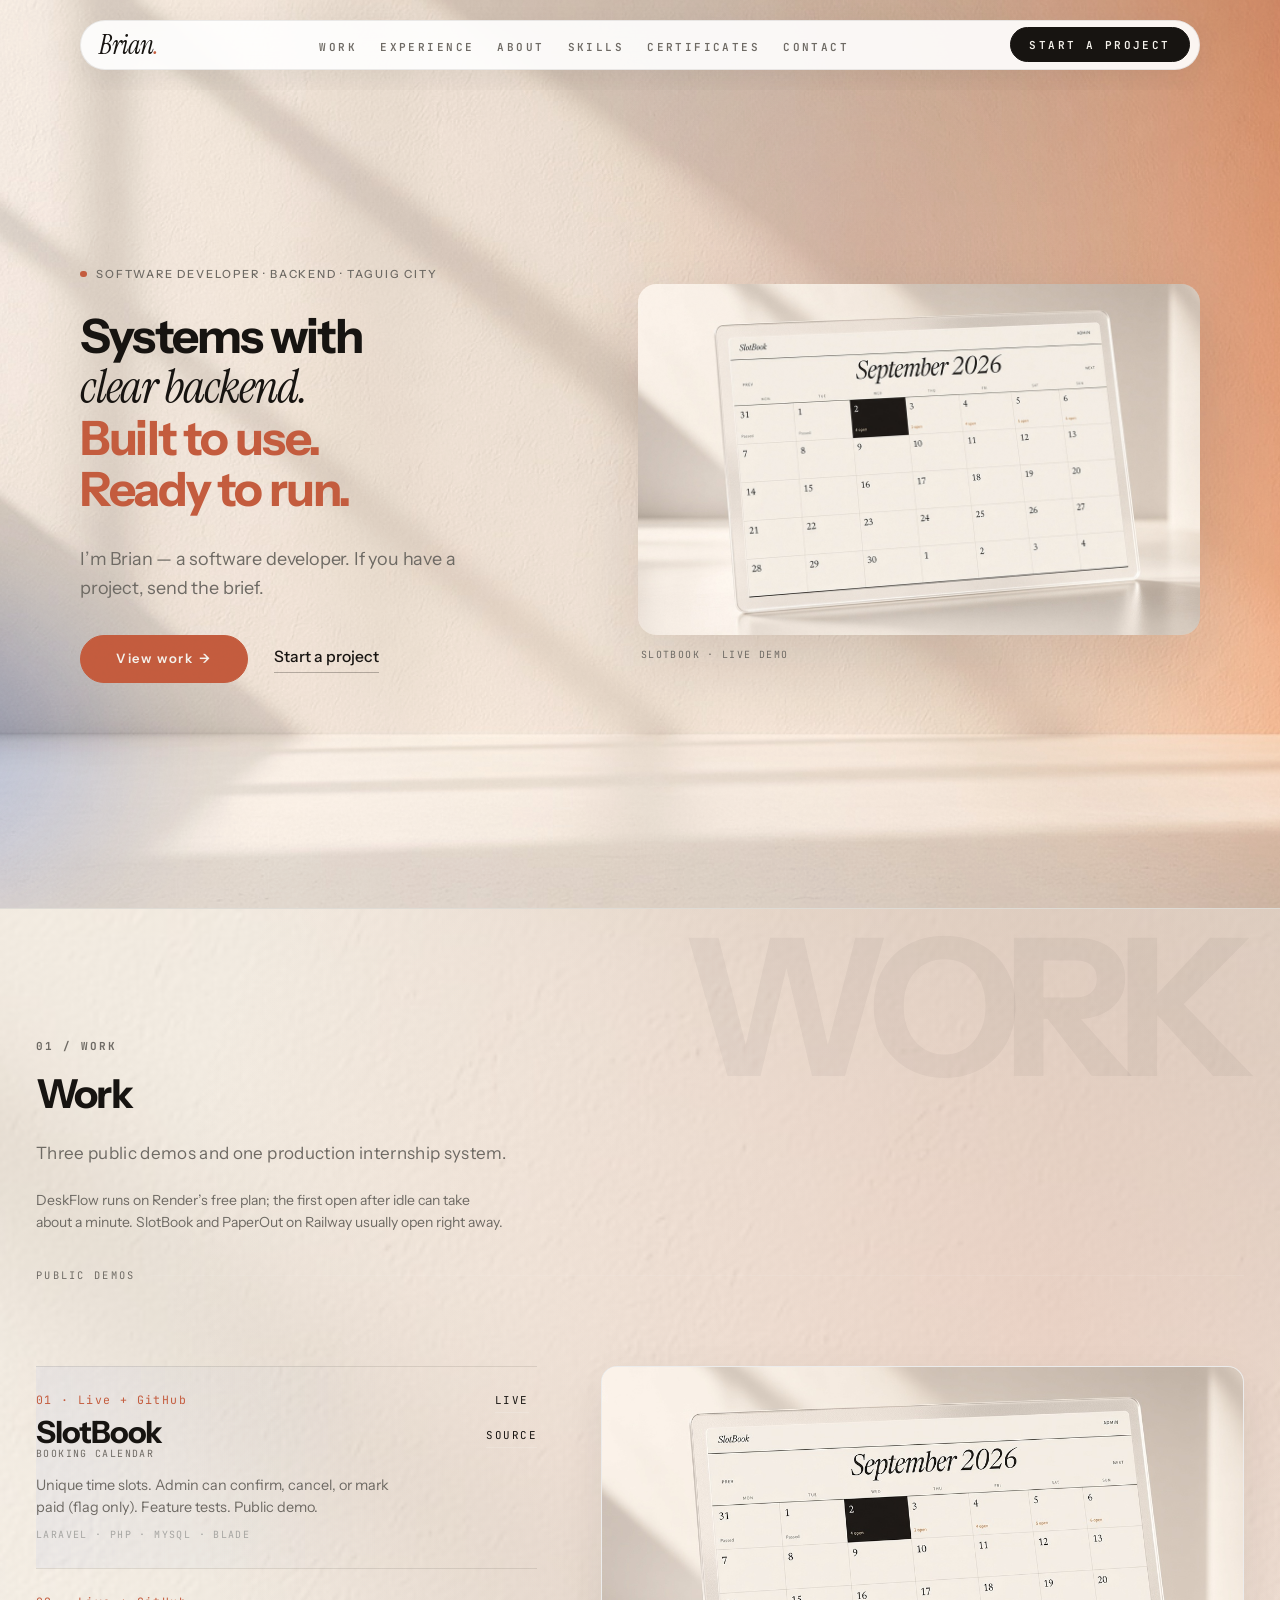
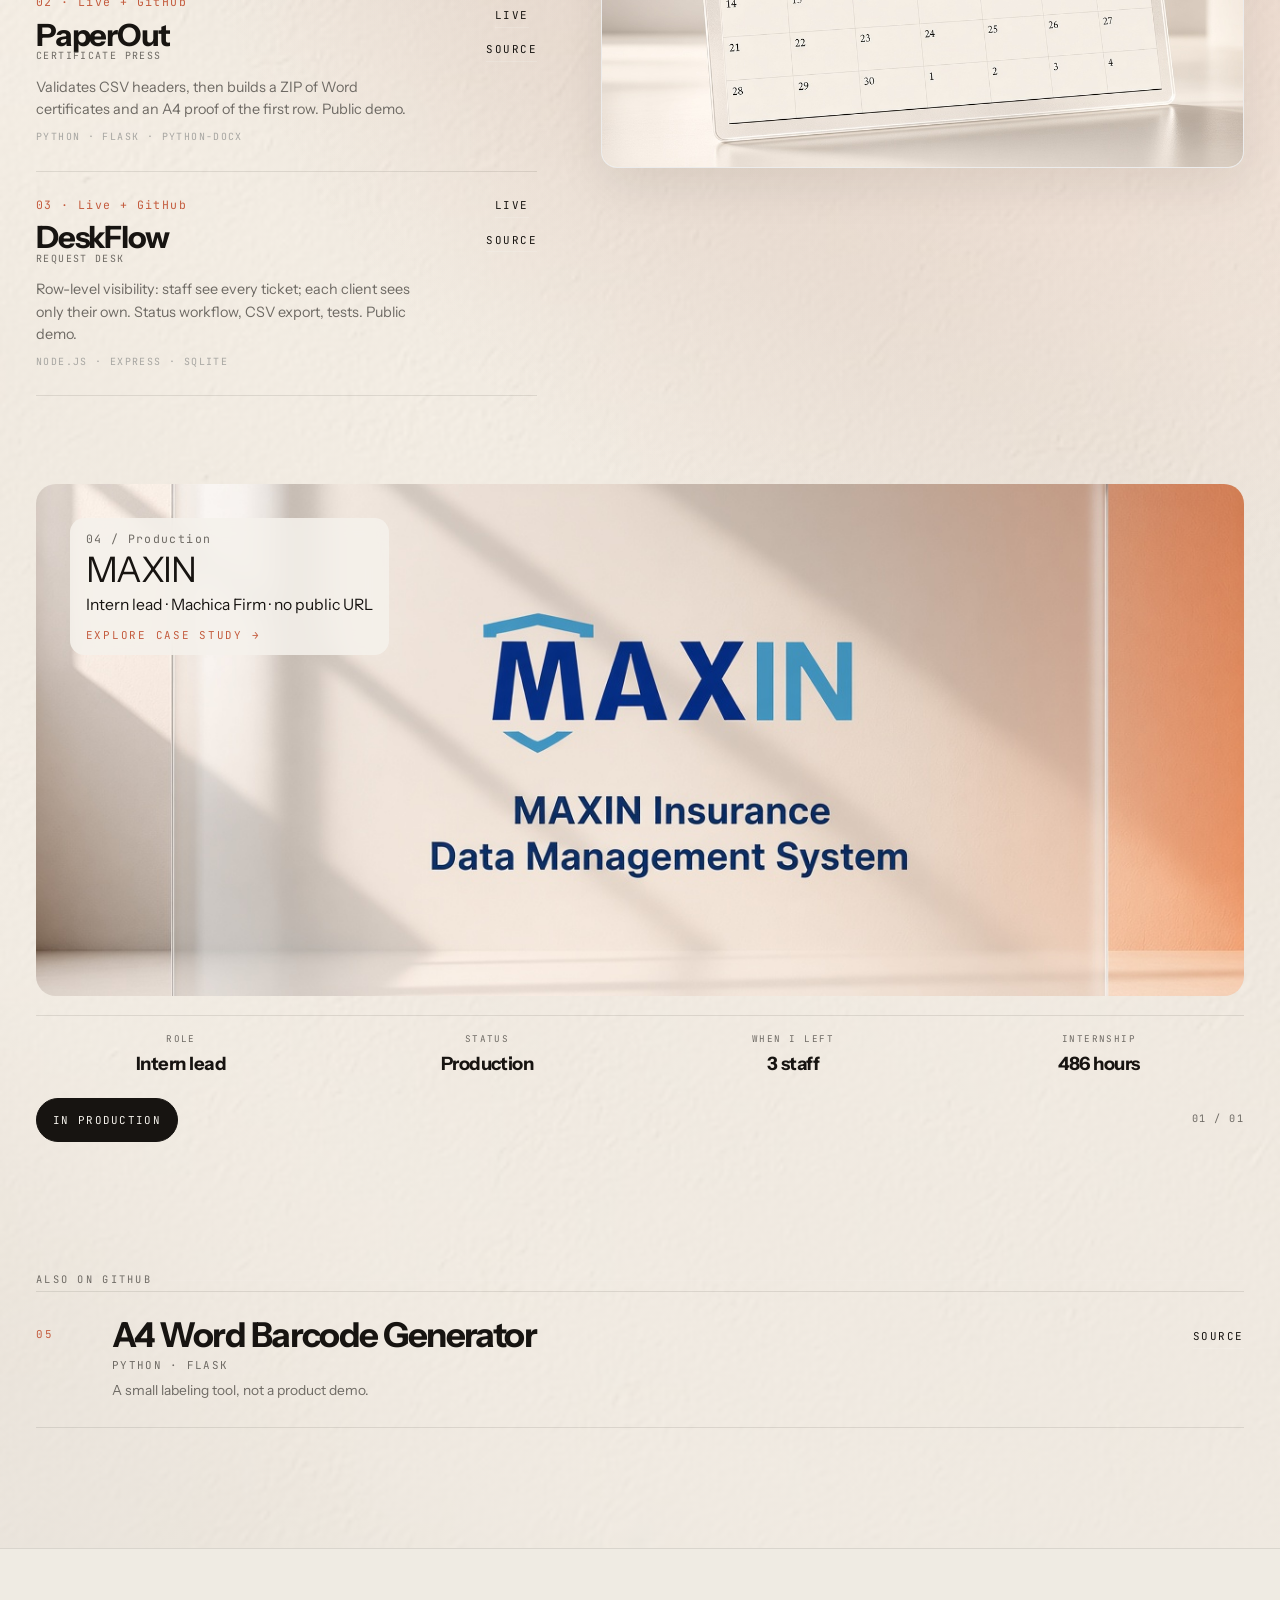
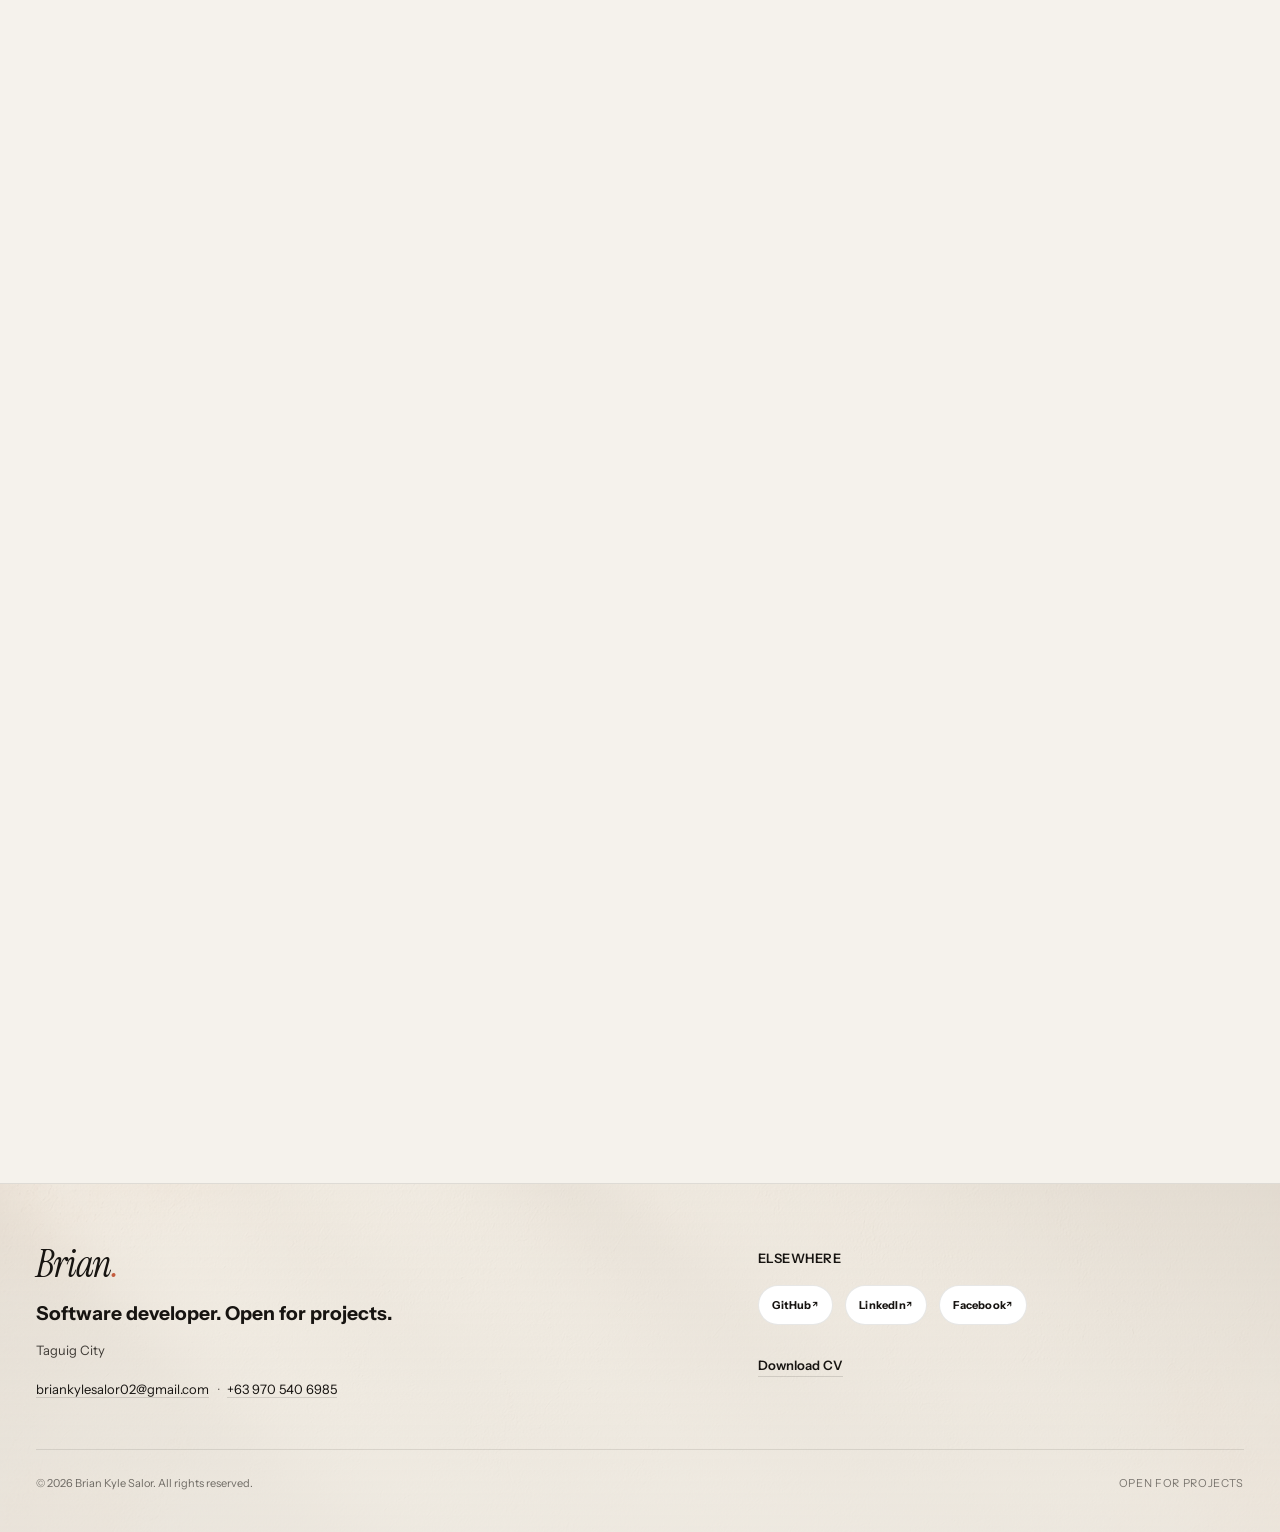
==== commit e83db714: "Hide Bloom shop from portfolio and wire Formsubmit hash for enquiries." ====
--- a/index.html
+++ b/index.html
@@ -636,11 +636,13 @@
                     <a href="tel:+639705406985">Call me <span aria-hidden="true">↗</span></a>
                 </p>
             </div>
-            <form class="contact-enquiry-form js-reveal" id="enquiry-form" action="https://formsubmit.co/briankylesalor02@gmail.com" method="POST">
+            <form class="contact-enquiry-form js-reveal" id="enquiry-form" action="https://formsubmit.co/f8449c711869699f8781e5337dc66716" method="POST">
                 <input type="hidden" name="_subject" value="Client work inquiry">
                 <input type="hidden" name="_captcha" value="false">
                 <input type="hidden" name="_template" value="table">
-                <input type="text" name="_honey" class="enquiry-honey" tabindex="-1" autocomplete="off">
+                <input type="hidden" name="_next" value="https://brian-k05.github.io/Portfolio/#contact">
+                <input type="hidden" name="_replyto" id="enquiry-replyto" value="">
+                <input type="text" name="_honey" class="enquiry-honey" tabindex="-1" autocomplete="off" aria-hidden="true">
                 <div class="enquiry-row">
                     <label class="enquiry-field">
                         <span>Name</span>
@@ -667,6 +669,7 @@
                     <textarea name="message" rows="4" required placeholder="The goal, timeline, or problem you’re trying to solve."></textarea>
                 </label>
                 <button type="submit" class="enquiry-submit">Send enquiry <span aria-hidden="true">↗</span></button>
+                <p class="enquiry-note">Enquiries go to <a href="mailto:briankylesalor02@gmail.com">briankylesalor02@gmail.com</a>. The first send needs a one-time Formsubmit confirm in that inbox.</p>
                 <p class="enquiry-status" data-enquiry-status hidden>Thanks — I’ll reply to that email.</p>
             </form>
         </div>
--- a/styles-ink.css
+++ b/styles-ink.css
@@ -9809,6 +9809,17 @@
     cursor: wait;
 }
 
+.theme-ink.theme-studio .enquiry-note {
+    margin: 0.35rem 0 0;
+    font-size: 0.82rem;
+    line-height: 1.5;
+    color: rgba(245, 242, 236, 0.62);
+}
+
+.theme-ink.theme-studio .enquiry-note a {
+    color: #f5f2ec;
+}
+
 .theme-ink.theme-studio .enquiry-status {
     margin: 0.15rem 0 0;
     font-size: 0.95rem;
@@ -9818,7 +9829,8 @@
 
 .theme-ink.theme-studio .contact-enquiry-form.is-sent .enquiry-row,
 .theme-ink.theme-studio .contact-enquiry-form.is-sent .enquiry-field,
-.theme-ink.theme-studio .contact-enquiry-form.is-sent .enquiry-submit {
+.theme-ink.theme-studio .contact-enquiry-form.is-sent .enquiry-submit,
+.theme-ink.theme-studio .contact-enquiry-form.is-sent .enquiry-note {
     display: none;
 }
 
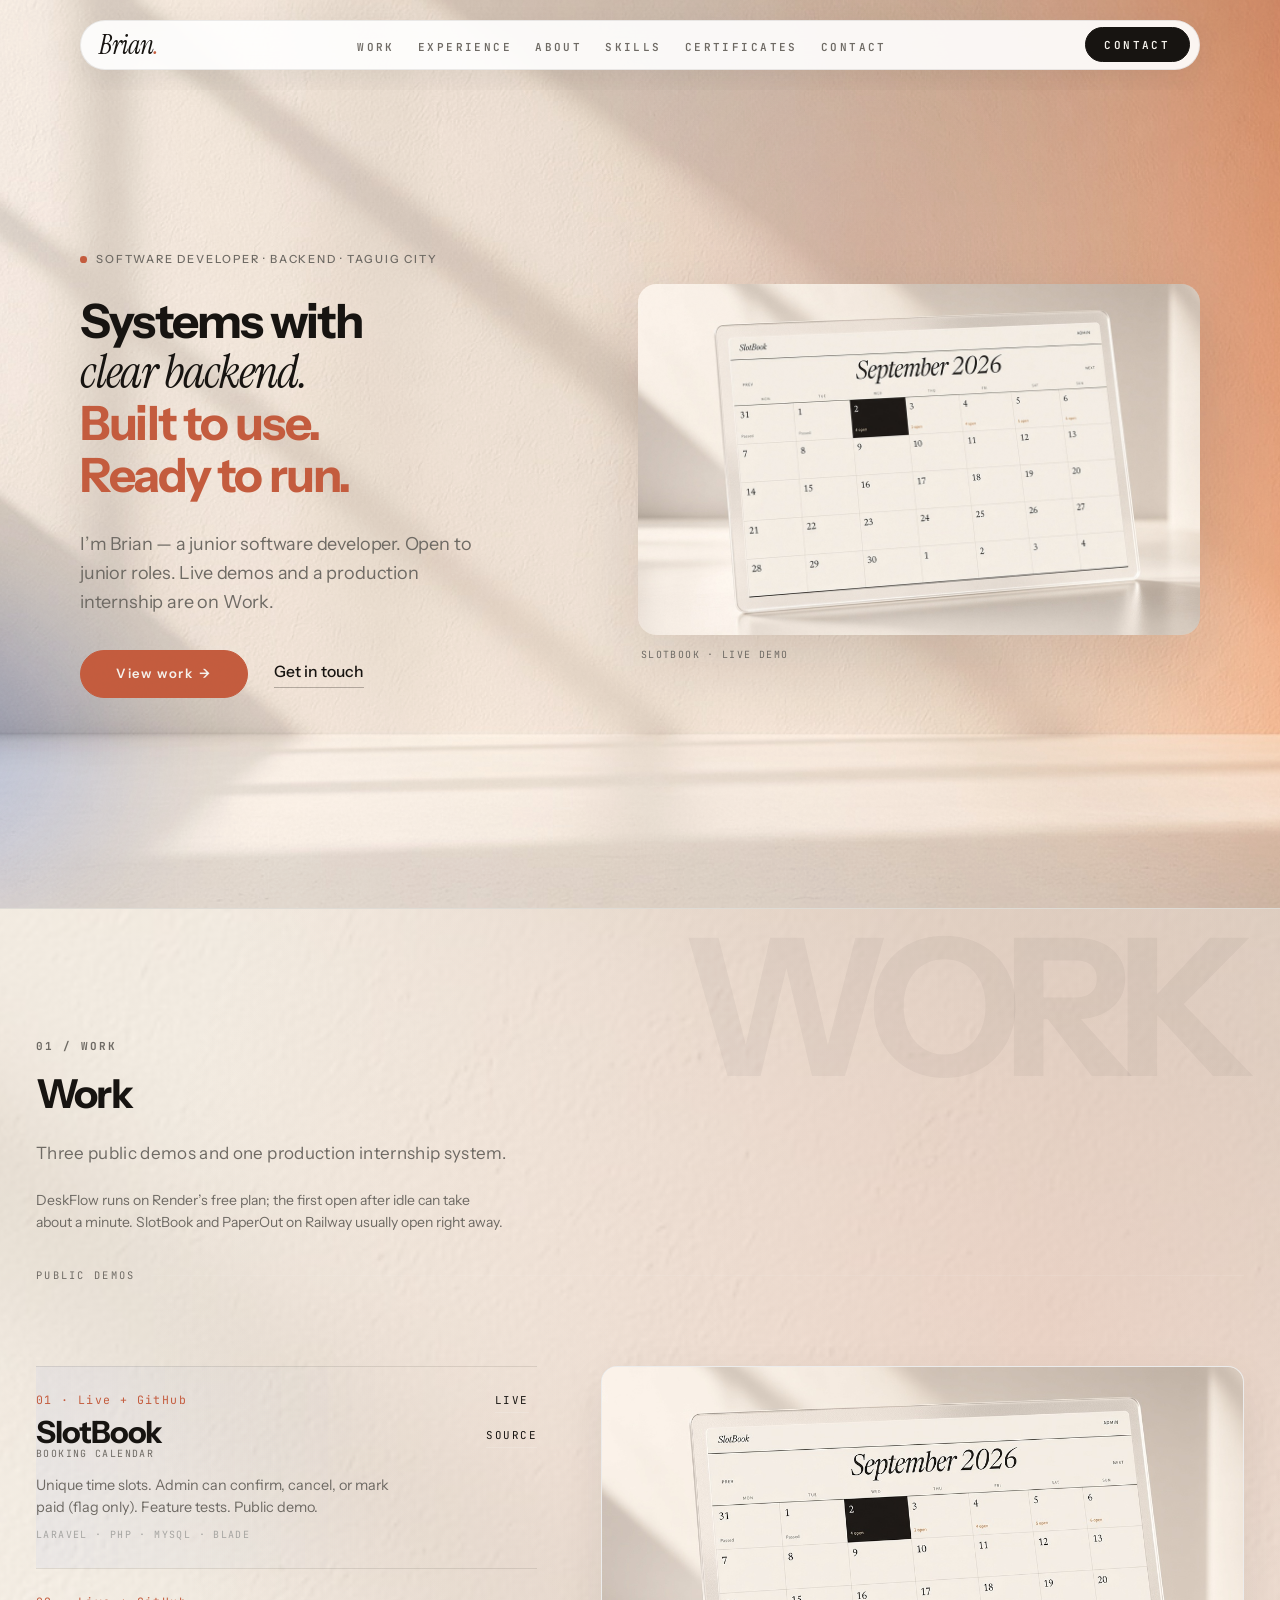
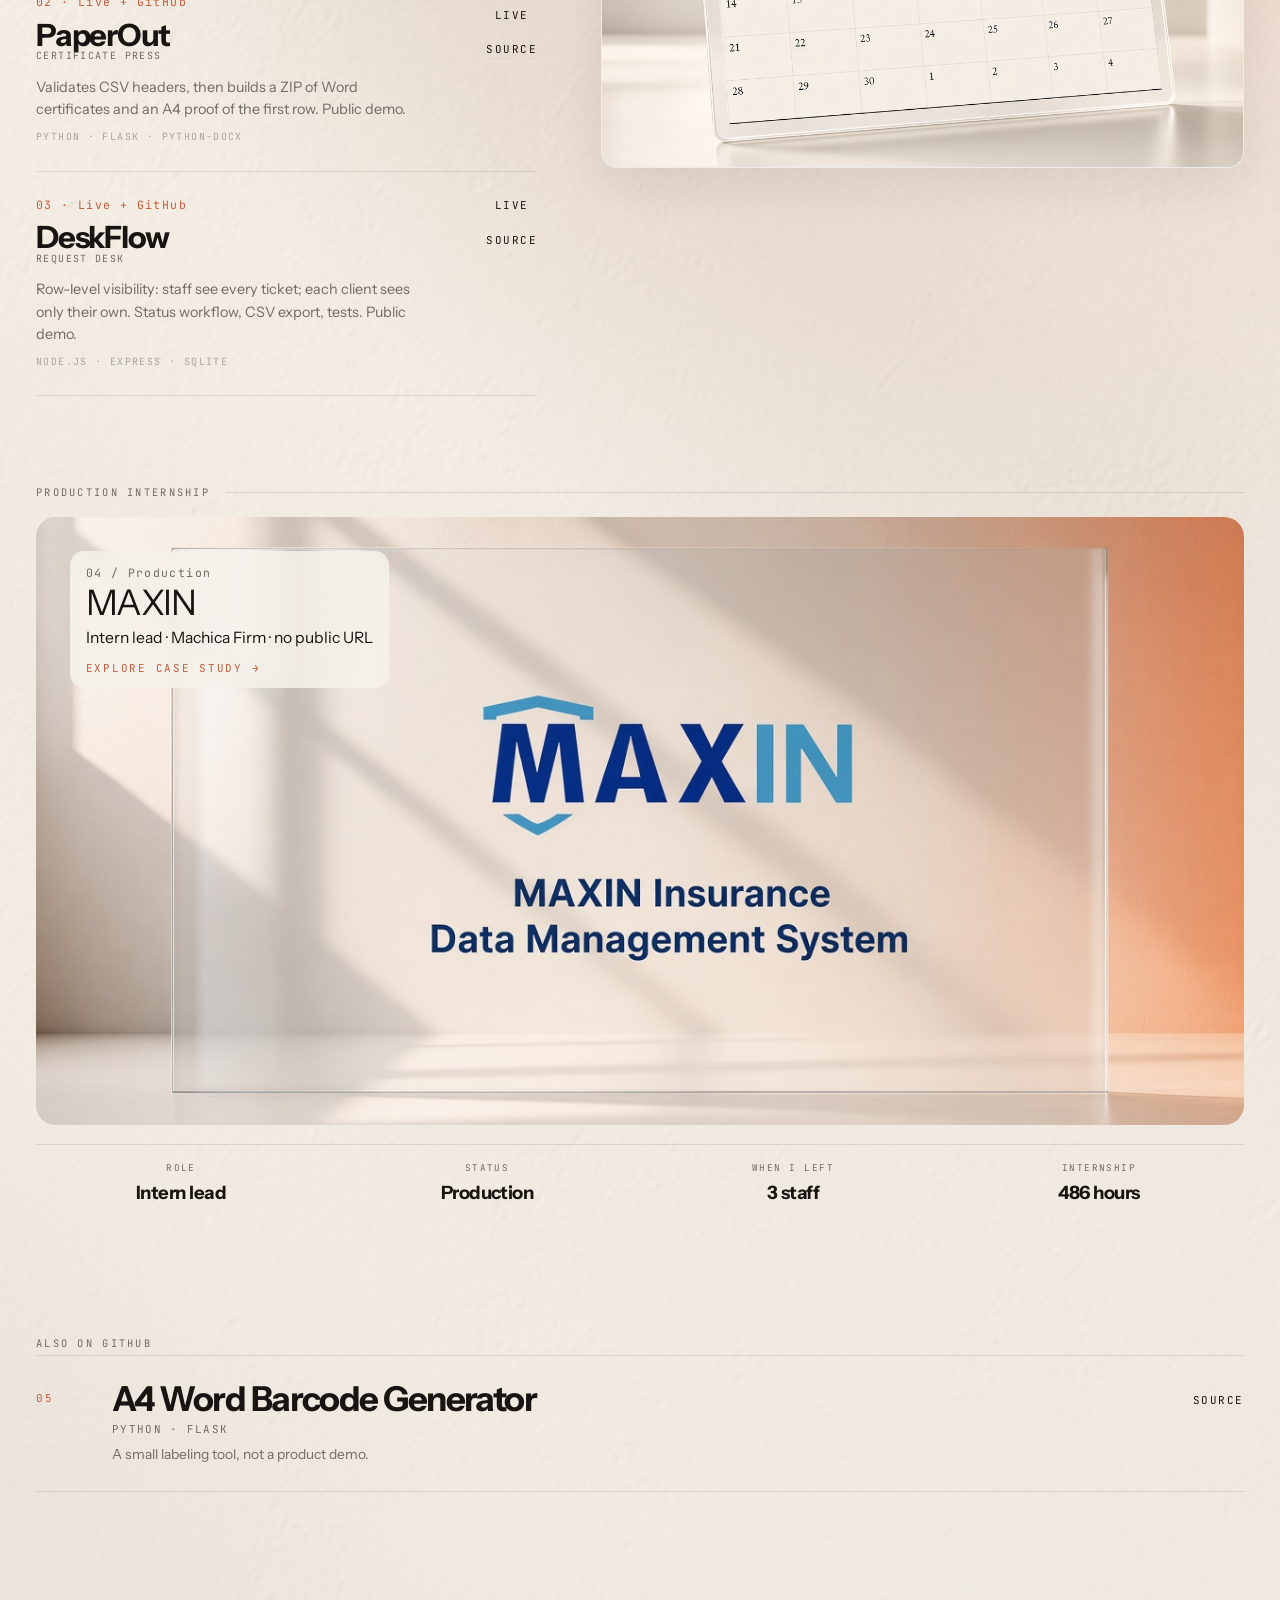
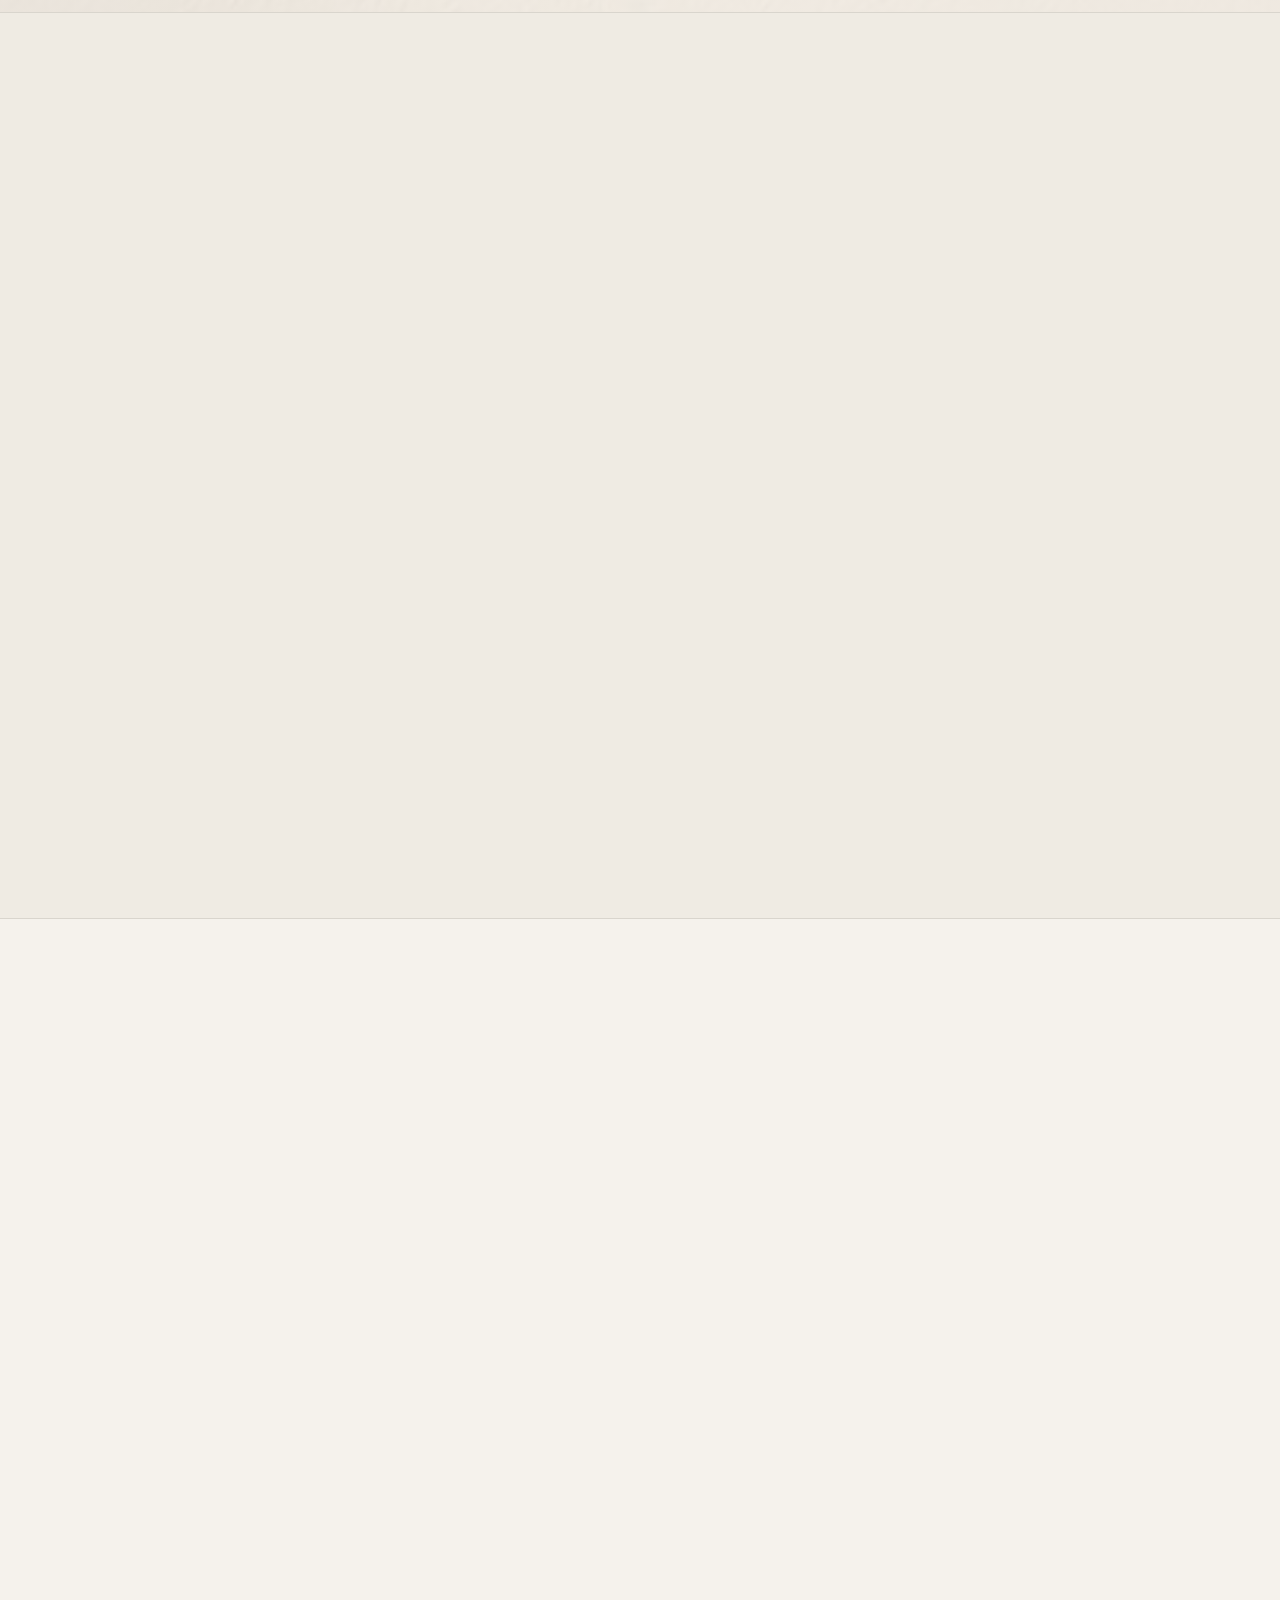
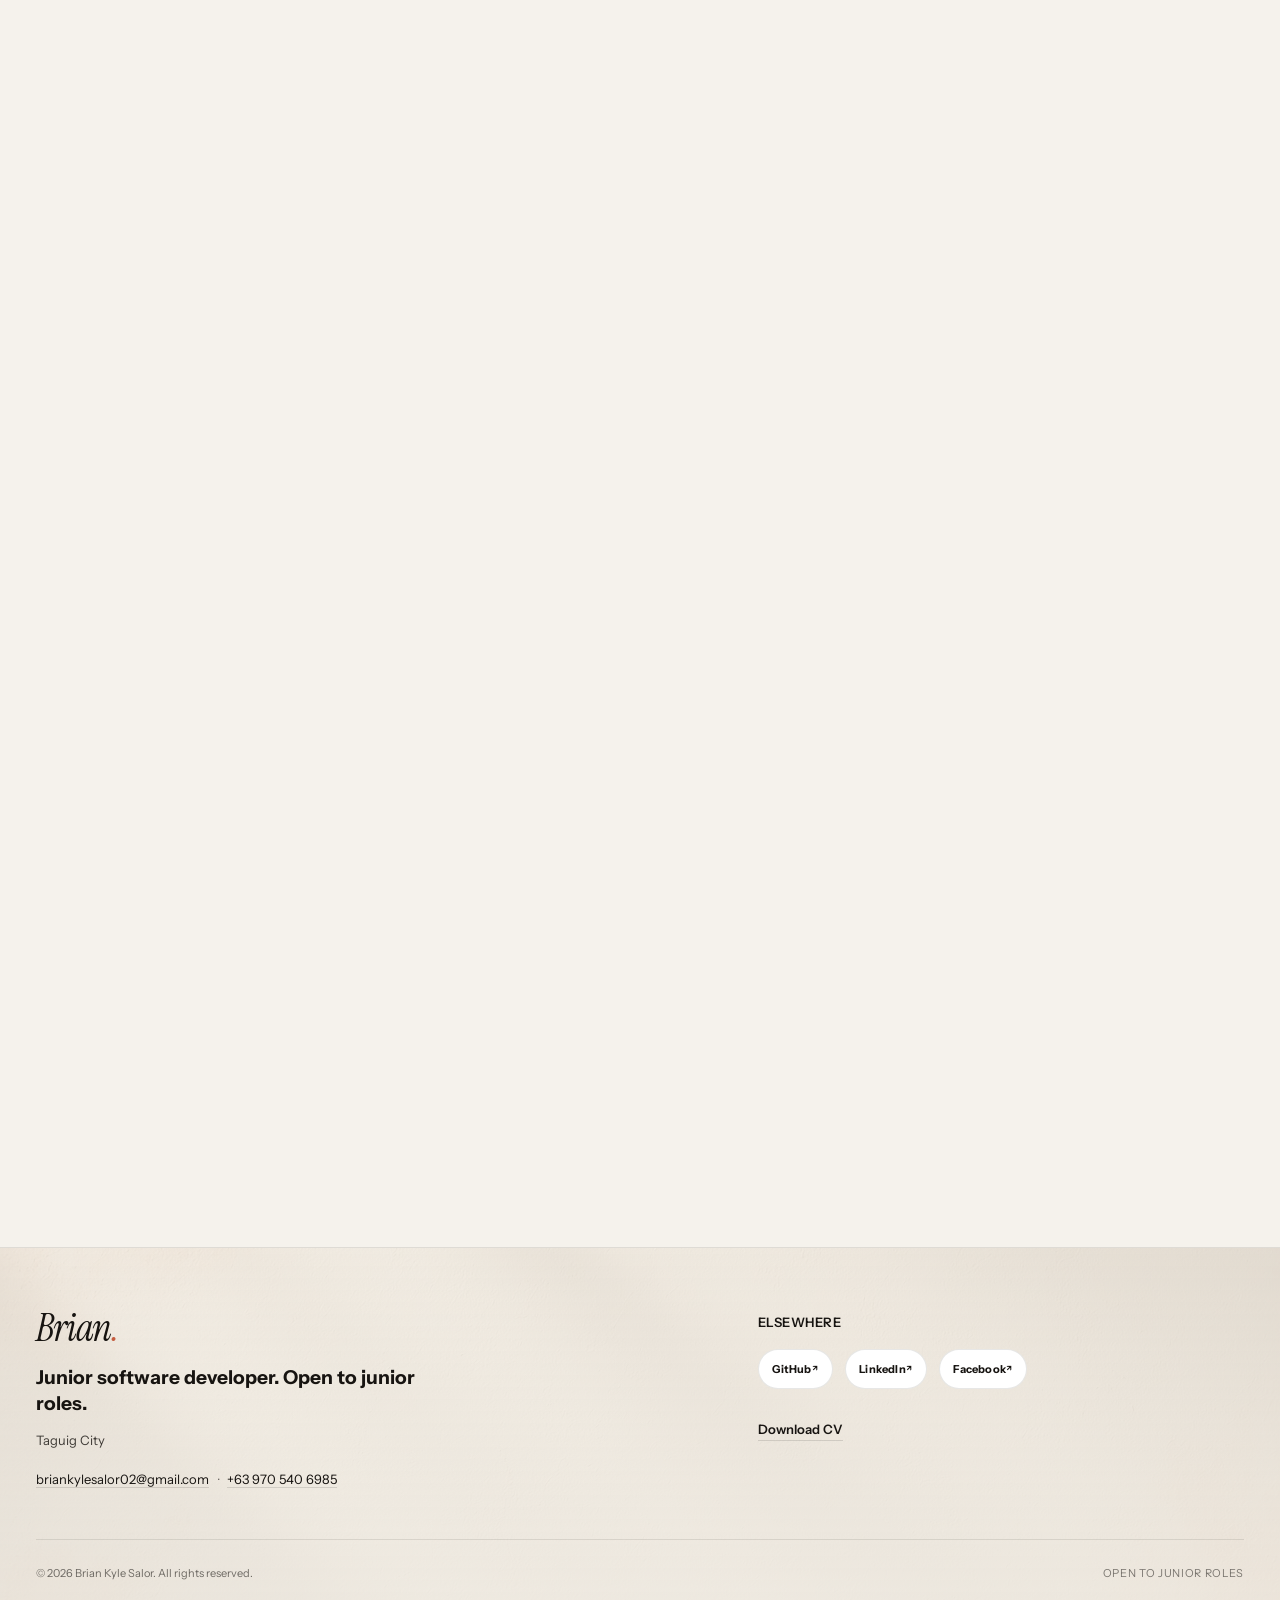
==== commit 4224ebbf: "Reframe the site for junior hiring and show MAXIN as a plain production block. Co-authored-by: Curso" ====
--- a/index.html
+++ b/index.html
@@ -5,17 +5,17 @@
     <meta name="viewport" content="width=device-width, initial-scale=1.0, maximum-scale=5.0, user-scalable=yes">
     <meta name="theme-color" content="#F5F2EC">
     <title>Brian Kyle Salor — Software Developer | Backend</title>
-    <meta name="description" content="Software developer in Taguig City. Open for projects — send the brief.">
+    <meta name="description" content="Junior software developer in Taguig City. Backend · Laravel · Node.js · Python. Open to junior roles.">
     <meta name="author" content="Brian Kyle Salor">
     <link rel="canonical" href="https://brian-k05.github.io/Portfolio/">
     <meta property="og:type" content="website">
     <meta property="og:url" content="https://brian-k05.github.io/Portfolio/">
     <meta property="og:title" content="Brian Kyle Salor — Software Developer | Backend">
-    <meta property="og:description" content="Software developer in Taguig City. Open for projects — send the brief.">
+    <meta property="og:description" content="Junior software developer in Taguig City. Backend · Laravel · Node.js · Python. Open to junior roles.">
     <meta property="og:image" content="https://brian-k05.github.io/Portfolio/portrait-pro.jpg">
     <meta name="twitter:card" content="summary_large_image">
     <meta name="twitter:title" content="Brian Kyle Salor — Software Developer | Backend">
-    <meta name="twitter:description" content="Software developer in Taguig City. Open for projects — send the brief.">
+    <meta name="twitter:description" content="Junior software developer in Taguig City. Backend · Laravel · Node.js · Python. Open to junior roles.">
     <link rel="icon" href="favicon.svg" type="image/svg+xml">
     <link rel="stylesheet" href="styles.css">
     <link rel="stylesheet" href="styles-ink.css">
@@ -65,7 +65,7 @@
                 <li><a href="#certificates">Certificates</a></li>
                 <li><a href="#contact">Contact</a></li>
             </ul>
-            <a href="#contact" class="btn-download-cv js-magnetic" data-cursor="HIRE →"><span>Start a project</span></a>
+            <a href="#contact" class="btn-download-cv js-magnetic" data-cursor="HIRE →"><span>Contact</span></a>
             <button type="button" class="mobile-menu-toggle" aria-label="Open index" aria-expanded="false" aria-controls="site-mobile-menu">
                 <span class="mobile-menu-toggle-text">Index</span>
                 <span class="mobile-menu-bars" aria-hidden="true"><i></i><i></i></span>
@@ -90,7 +90,7 @@
         </ul>
         <div class="mobile-menu-foot">
             <p class="mobile-menu-loc">Taguig City</p>
-            <p class="mobile-menu-note">Open for projects</p>
+            <p class="mobile-menu-note">Open to junior roles</p>
             <a href="Brian-Kyle-Salor-Resume.pdf" class="btn-download-cv-mobile" download="Brian-Kyle-Salor-Resume.pdf"><span>Download CV</span></a>
         </div>
     </div>
@@ -107,10 +107,10 @@
                     <span class="visually-hidden">Brian Kyle Salor. </span>
                     <span class="hero-headline"><span class="hero-line">Systems with</span><em>clear backend.</em><span class="hero-headline-accent">Built to use.</span><span class="hero-headline-accent">Ready to run.</span></span>
                 </h1>
-                <p class="tagline">I’m Brian — a software developer. If you have a project, send the brief.</p>
+                <p class="tagline">I’m Brian — a junior software developer. Open to junior roles. Live demos and a production internship are on Work.</p>
                 <div class="hero-actions">
                     <a href="#projects" class="btn-hire-me js-magnetic" data-cursor="VIEW →"><span>View work</span></a>
-                    <a href="#contact" class="hero-text-link js-magnetic" data-cursor="HIRE →">Start a project</a>
+                    <a href="#contact" class="hero-text-link js-magnetic" data-cursor="HIRE →">Get in touch</a>
                 </div>
             </div>
             <a class="hero-proof-card" href="#projects" data-cursor="VIEW →">
@@ -268,51 +268,44 @@
                 </div>
                 </div>
 
-                <div class="feature-slider" id="production" data-feature-slider>
-                    <div class="feature-slider-viewport">
-                    <div class="feature-slider-track" data-feature-track>
-                        <article class="feature-slide project-row project-card work-case work-case--feature" data-project="insurance-automation" data-deploy-url="#" data-github-url="#">
-                            <button type="button" class="work-case-stage js-open-case" data-cursor="VIEW →" aria-label="Open case study: MAXIN Insurance Data Management System">
-                                <img src="maxin-feature.jpg" alt="MAXIN Insurance Data Management System" class="work-case-stage-img" width="1920" height="1080" loading="lazy">
-                                <span class="work-case-stage-copy">
-                                    <span class="project-win-num">04 / Production</span>
-                                    <span class="shop-hook-title">MAXIN</span>
-                                    <span class="work-case-stage-note">Intern lead · Machica Firm · no public URL</span>
-                                    <span class="work-case-stage-cta">Explore case study →</span>
-                                </span>
-                            </button>
-                            <dl class="case-facts case-facts--strip">
-                                <div>
-                                    <dt>Role</dt>
-                                    <dd>Intern lead</dd>
-                                </div>
-                                <div>
-                                    <dt>Status</dt>
-                                    <dd>Production</dd>
-                                </div>
-                                <div>
-                                    <dt>When I left</dt>
-                                    <dd>3 staff</dd>
-                                </div>
-                                <div>
-                                    <dt>Internship</dt>
-                                    <dd>486 hours</dd>
-                                </div>
-                            </dl>
-                            <div class="project-details" hidden>
-                                <div class="project-category">Production system · Machica Firm, Inc. · 486-hour internship</div>
-                                <h3 class="project-title">MAXIN Insurance Data Management System</h3>
-                                <p class="project-description">The office ran insurance work on slow, manual steps. I led feature design and development with one co-intern. I built most of the backend: Node.js APIs, Supabase data model, a data-management module with CRUD for insurance records, Edge Functions, Gmail SMTP, Semaphore SMS, Excel reporting, and document generation. I also did part of the frontend, including a client portal. Leadership approved the deploy. Three staff were using it when I left. I do not own the live URL or the repository — ask about it in an interview; I cannot open it here.</p>
-                                <div class="project-tags"><span class="tag">Node.js</span><span class="tag">REST APIs</span><span class="tag">Supabase</span><span class="tag">Edge Functions</span><span class="tag">Automation</span></div>
-                                <div class="project-links"><span class="project-link-disabled">No public URL — company owns the live system</span></div>
+                <div class="work-band work-band--production" id="production">
+                    <p class="work-band-kicker">Production internship</p>
+                    <article class="project-row project-card work-case work-case--feature" data-project="insurance-automation" data-deploy-url="#" data-github-url="#">
+                        <button type="button" class="work-case-stage js-open-case" data-cursor="VIEW →" aria-label="Open case study: MAXIN Insurance Data Management System">
+                            <img src="maxin-feature.jpg" alt="MAXIN Insurance Data Management System" class="work-case-stage-img" width="1920" height="1080" loading="lazy">
+                            <span class="work-case-stage-copy">
+                                <span class="project-win-num">04 / Production</span>
+                                <span class="shop-hook-title">MAXIN</span>
+                                <span class="work-case-stage-note">Intern lead · Machica Firm · no public URL</span>
+                                <span class="work-case-stage-cta">Explore case study →</span>
+                            </span>
+                        </button>
+                        <dl class="case-facts case-facts--strip">
+                            <div>
+                                <dt>Role</dt>
+                                <dd>Intern lead</dd>
                             </div>
-                        </article>
-                    </div>
-                    </div>
-                    <div class="feature-slider-nav" role="tablist" aria-label="Production work">
-                        <button type="button" class="feature-slider-tab is-on" role="tab" aria-selected="true" data-feature-go="0">In production</button>
-                        <p class="feature-slider-count" aria-live="polite"><span data-feature-now>01</span> / 01</p>
-                    </div>
+                            <div>
+                                <dt>Status</dt>
+                                <dd>Production</dd>
+                            </div>
+                            <div>
+                                <dt>When I left</dt>
+                                <dd>3 staff</dd>
+                            </div>
+                            <div>
+                                <dt>Internship</dt>
+                                <dd>486 hours</dd>
+                            </div>
+                        </dl>
+                        <div class="project-details" hidden>
+                            <div class="project-category">Production system · Machica Firm, Inc. · 486-hour internship</div>
+                            <h3 class="project-title">MAXIN Insurance Data Management System</h3>
+                            <p class="project-description">The office ran insurance work on slow, manual steps. I led feature design and development with one co-intern. I built most of the backend: Node.js APIs, Supabase data model, a data-management module with CRUD for insurance records, Edge Functions, Gmail SMTP, Semaphore SMS, Excel reporting, and document generation. I also did part of the frontend, including a client portal. Leadership approved the deploy. Three staff were using it when I left. I do not own the live URL or the repository — ask about it in an interview; I cannot open it here.</p>
+                            <div class="project-tags"><span class="tag">Node.js</span><span class="tag">REST APIs</span><span class="tag">Supabase</span><span class="tag">Edge Functions</span><span class="tag">Automation</span></div>
+                            <div class="project-links"><span class="project-link-disabled">No public URL — company owns the live system</span></div>
+                        </div>
+                    </article>
                 </div>
 
                 <div class="work-archive">
@@ -390,8 +383,8 @@
                             <dd>Taguig City, Philippines</dd>
                         </div>
                         <div>
-                            <dt>Offer</dt>
-                            <dd>Open for projects</dd>
+                            <dt>Open to</dt>
+                            <dd>Junior software / backend roles</dd>
                         </div>
                     </dl>
                 </div>
@@ -630,7 +623,7 @@
             <div class="contact-enquiry-copy js-reveal">
                 <p class="contact-enquiry-kicker"><i aria-hidden="true"></i> Start a conversation</p>
                 <h2 class="contact-enquiry-title">Have a project <em>in mind?</em></h2>
-                <p class="contact-enquiry-lead">A website, automation, or something else — send the brief and I’ll reply.</p>
+                <p class="contact-enquiry-lead">Hiring, a brief, or a question — send a note and I’ll reply.</p>
                 <p class="contact-enquiry-call">
                     <span>Prefer a quick call?</span>
                     <a href="tel:+639705406985">Call me <span aria-hidden="true">↗</span></a>
@@ -684,7 +677,7 @@
                             <span class="wordmark" aria-hidden="true">Brian<span class="wordmark-dot">.</span></span>
                         </a>
                     </div>
-                    <p class="footer-headline">Software developer. Open for projects.</p>
+                    <p class="footer-headline">Junior software developer. Open to junior roles.</p>
                     <p class="footer-address">Taguig City</p>
                     <p class="footer-contact-line">
                         <a href="mailto:briankylesalor02@gmail.com">briankylesalor02@gmail.com</a>
@@ -704,7 +697,7 @@
             </div>
             <div class="footer-legal">
                 <p>&copy; 2026 Brian Kyle Salor. All rights reserved.</p>
-                <p class="footer-tagline">Open for projects</p>
+                <p class="footer-tagline">Open to junior roles</p>
             </div>
         </div>
     </footer>
@@ -715,7 +708,7 @@
         "@type": "Person",
         "name": "Brian Kyle Salor",
         "jobTitle": "Software Developer",
-        "description": "Software developer in Taguig City. Open for projects. Public demos plus a production internship system at Machica Firm.",
+        "description": "Junior software developer in Taguig City. Backend with Laravel, Node.js, and Python. Public demos plus a production internship at Machica Firm. Open to junior roles.",
         "knowsAbout": ["Laravel", "PHP", "Node.js", "Express", "SQLite", "JavaScript", "Python", "Flask", "python-docx", "REST APIs", "MySQL", "Supabase", "Edge Functions"],
         "email": "mailto:briankylesalor02@gmail.com",
         "telephone": "+63-970-540-6985",
--- a/styles-ink.css
+++ b/styles-ink.css
@@ -9906,6 +9906,23 @@
     scroll-margin-top: 6.5rem;
 }
 
+.theme-ink.theme-studio .work-band--production {
+    display: flex;
+    flex-direction: column;
+    gap: 1rem;
+    margin: 0 0 2.25rem;
+    scroll-margin-top: 6.5rem;
+}
+
+.theme-ink.theme-studio .work-band--production .work-band-kicker {
+    margin: 0;
+    color: #6e6a64;
+}
+
+.theme-ink.theme-studio .work-band--production .work-band-kicker::after {
+    background: rgba(23, 20, 17, 0.12);
+}
+
 .theme-ink.theme-studio .feature-slider-nav {
     display: flex;
     flex-wrap: wrap;
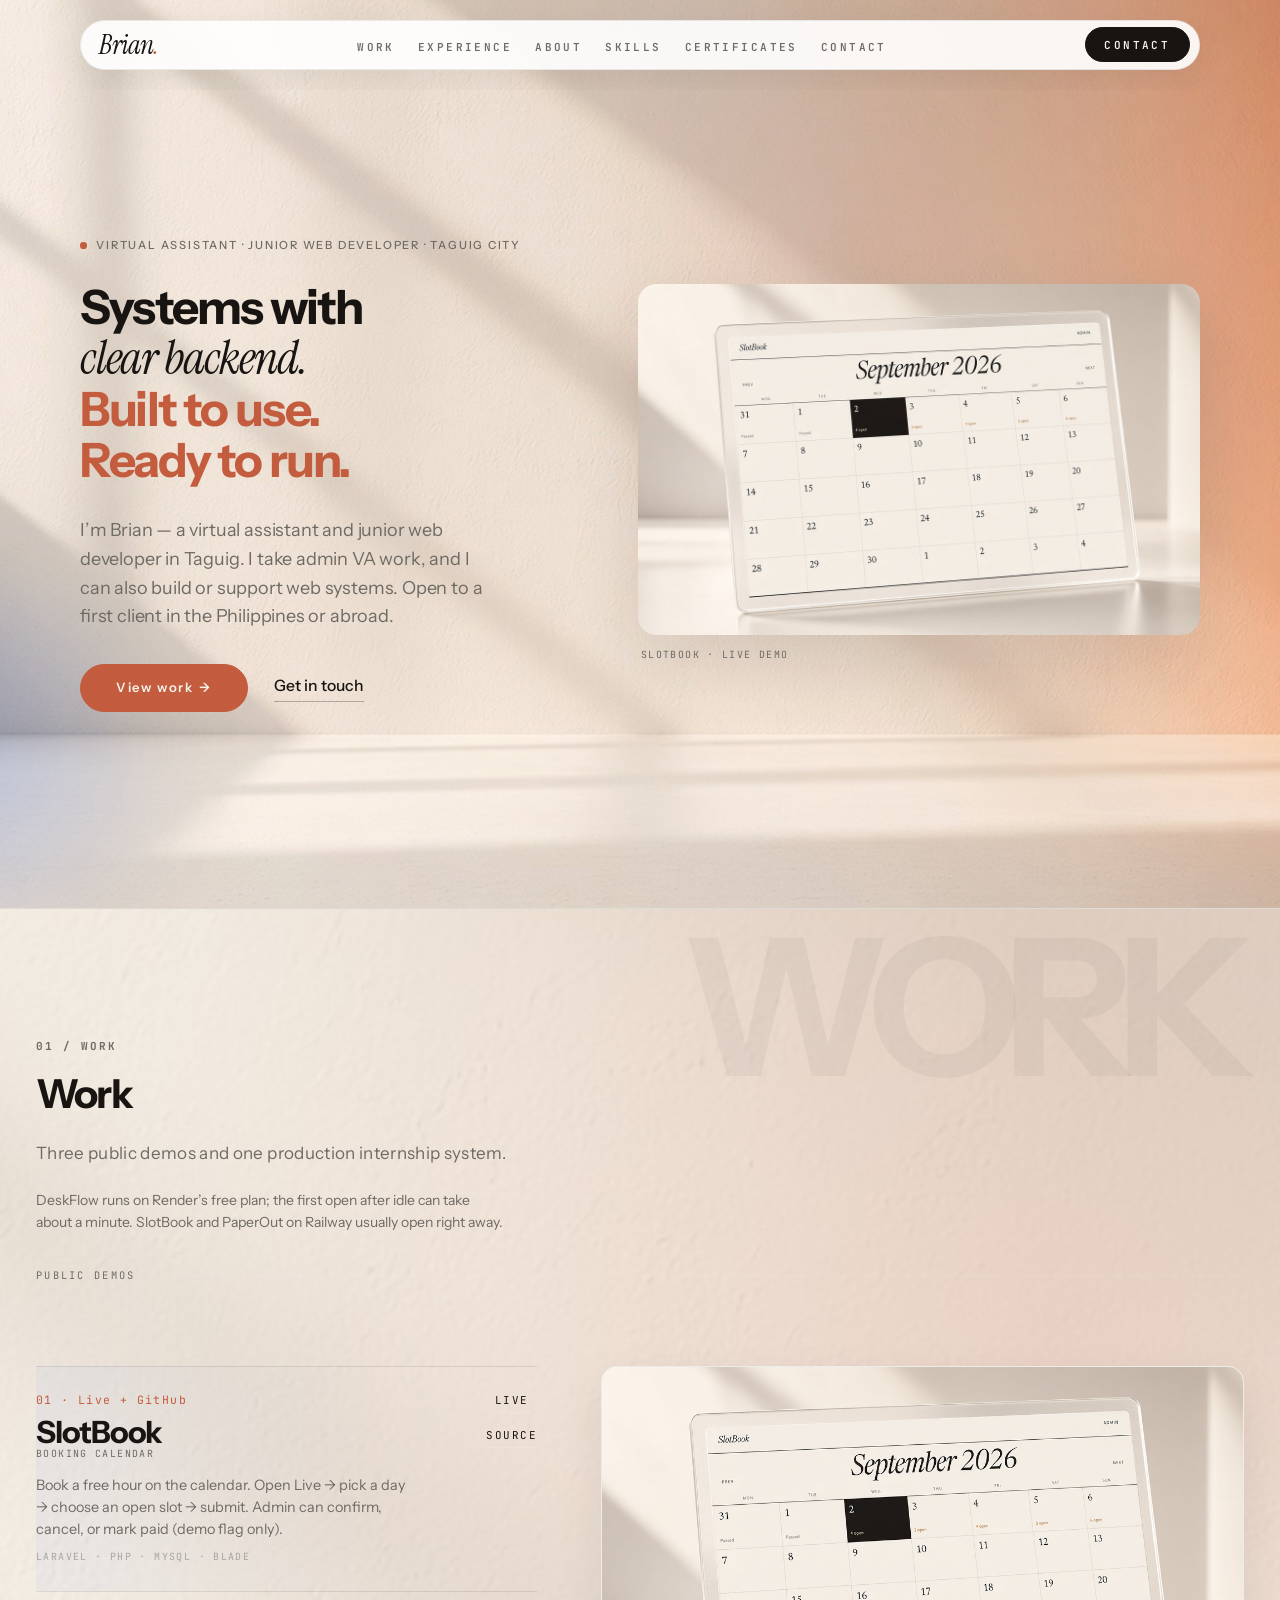
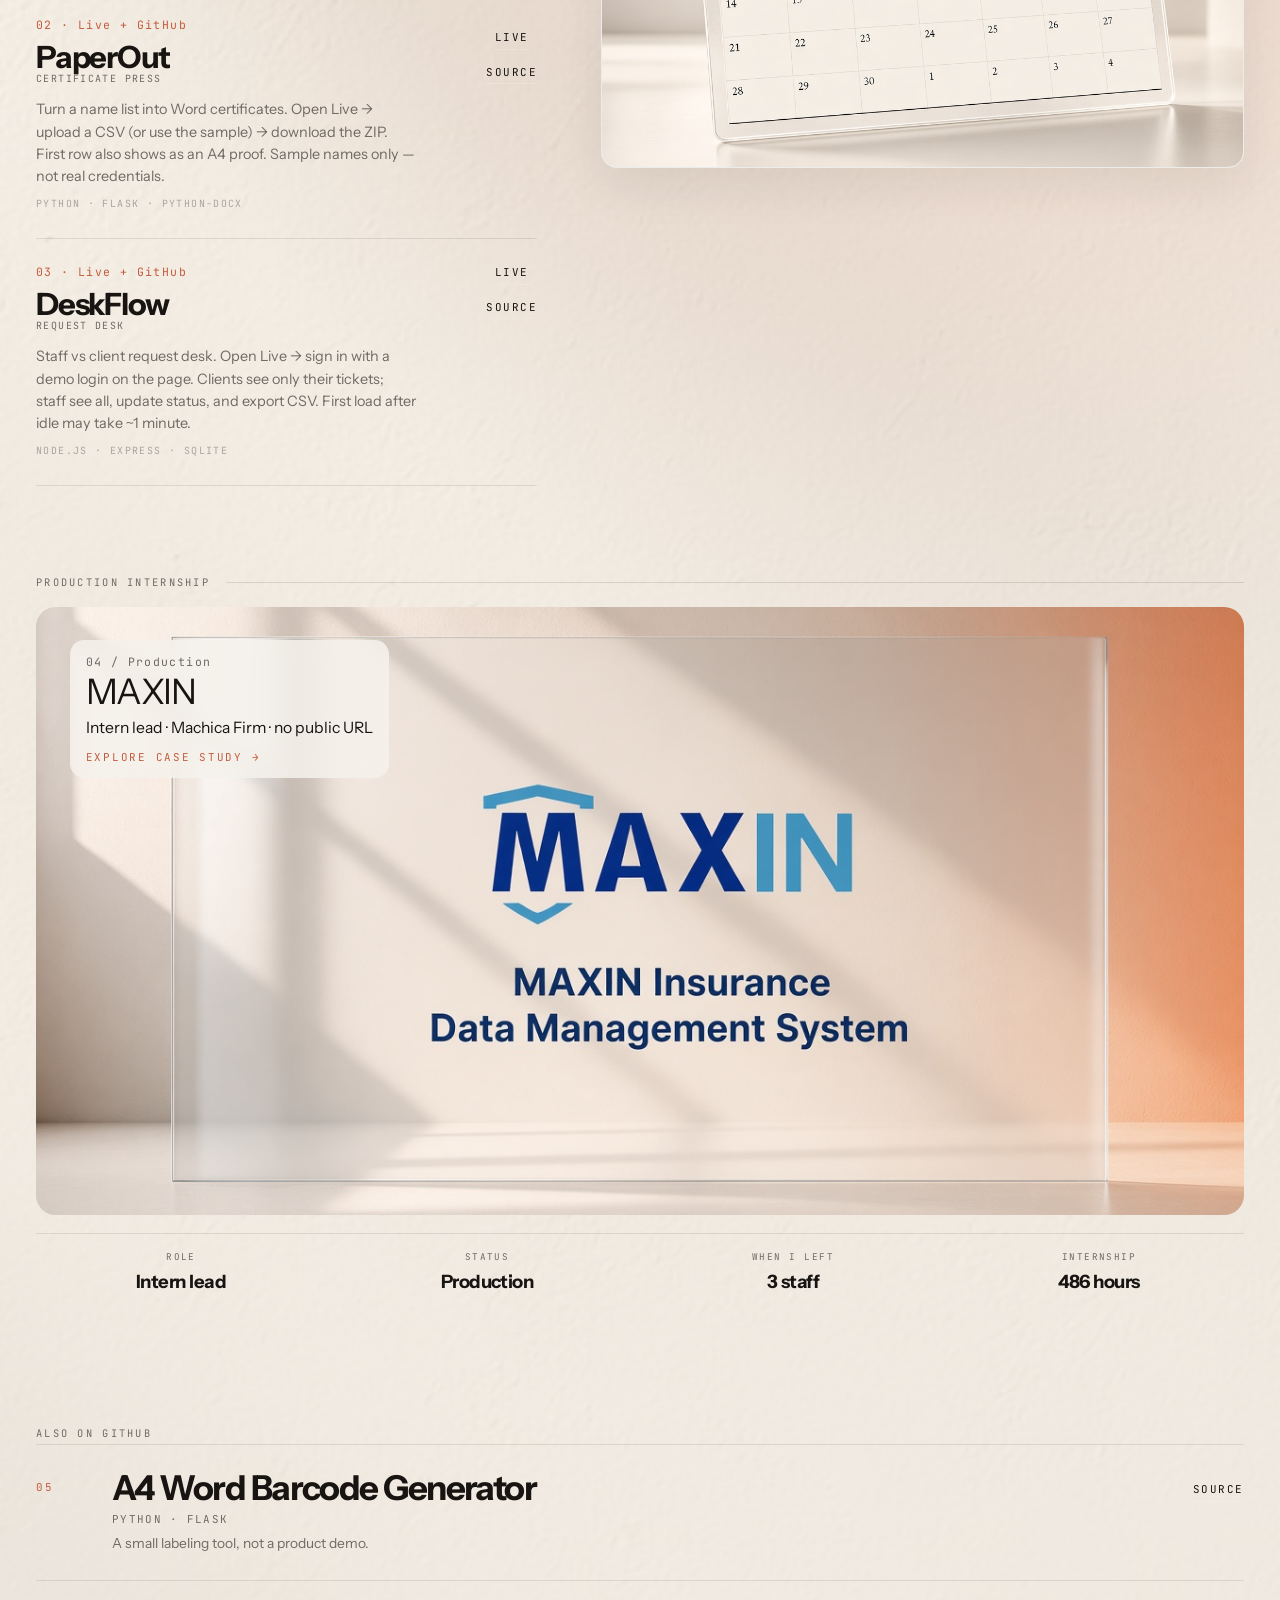
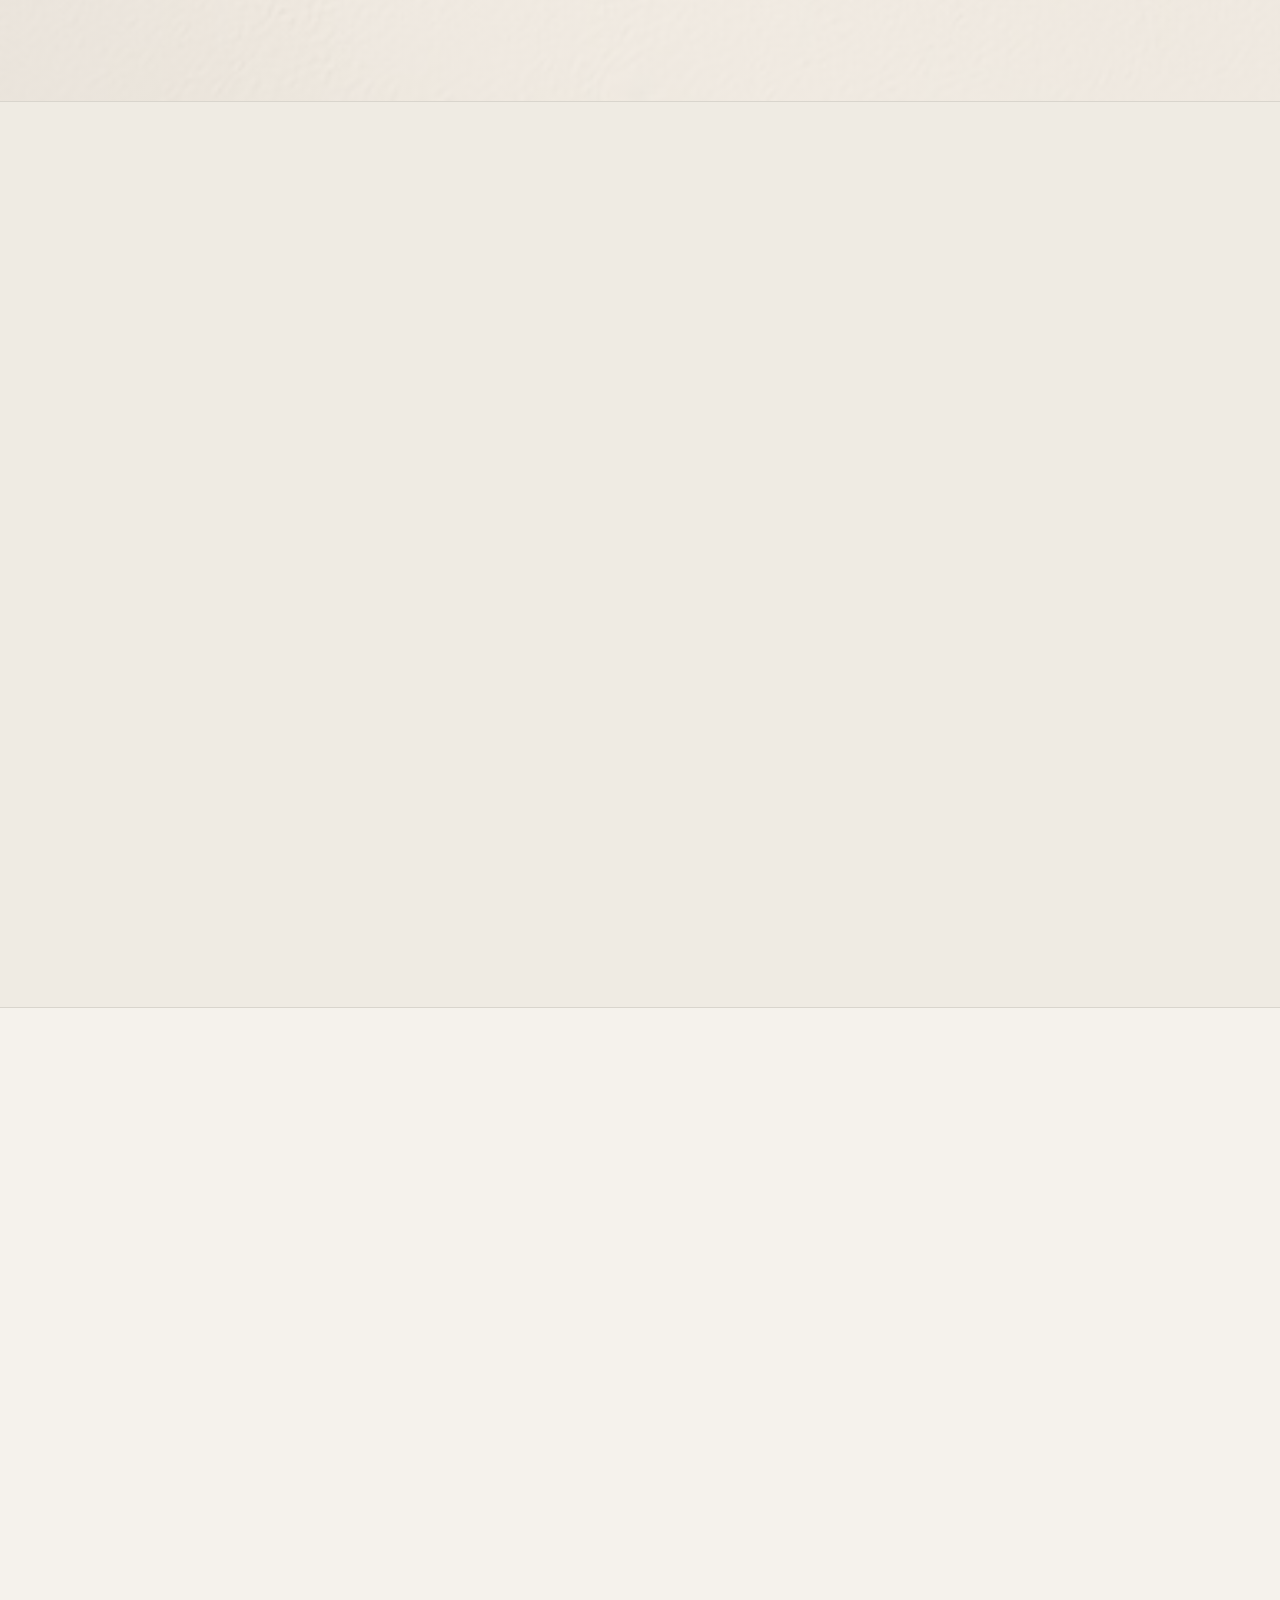
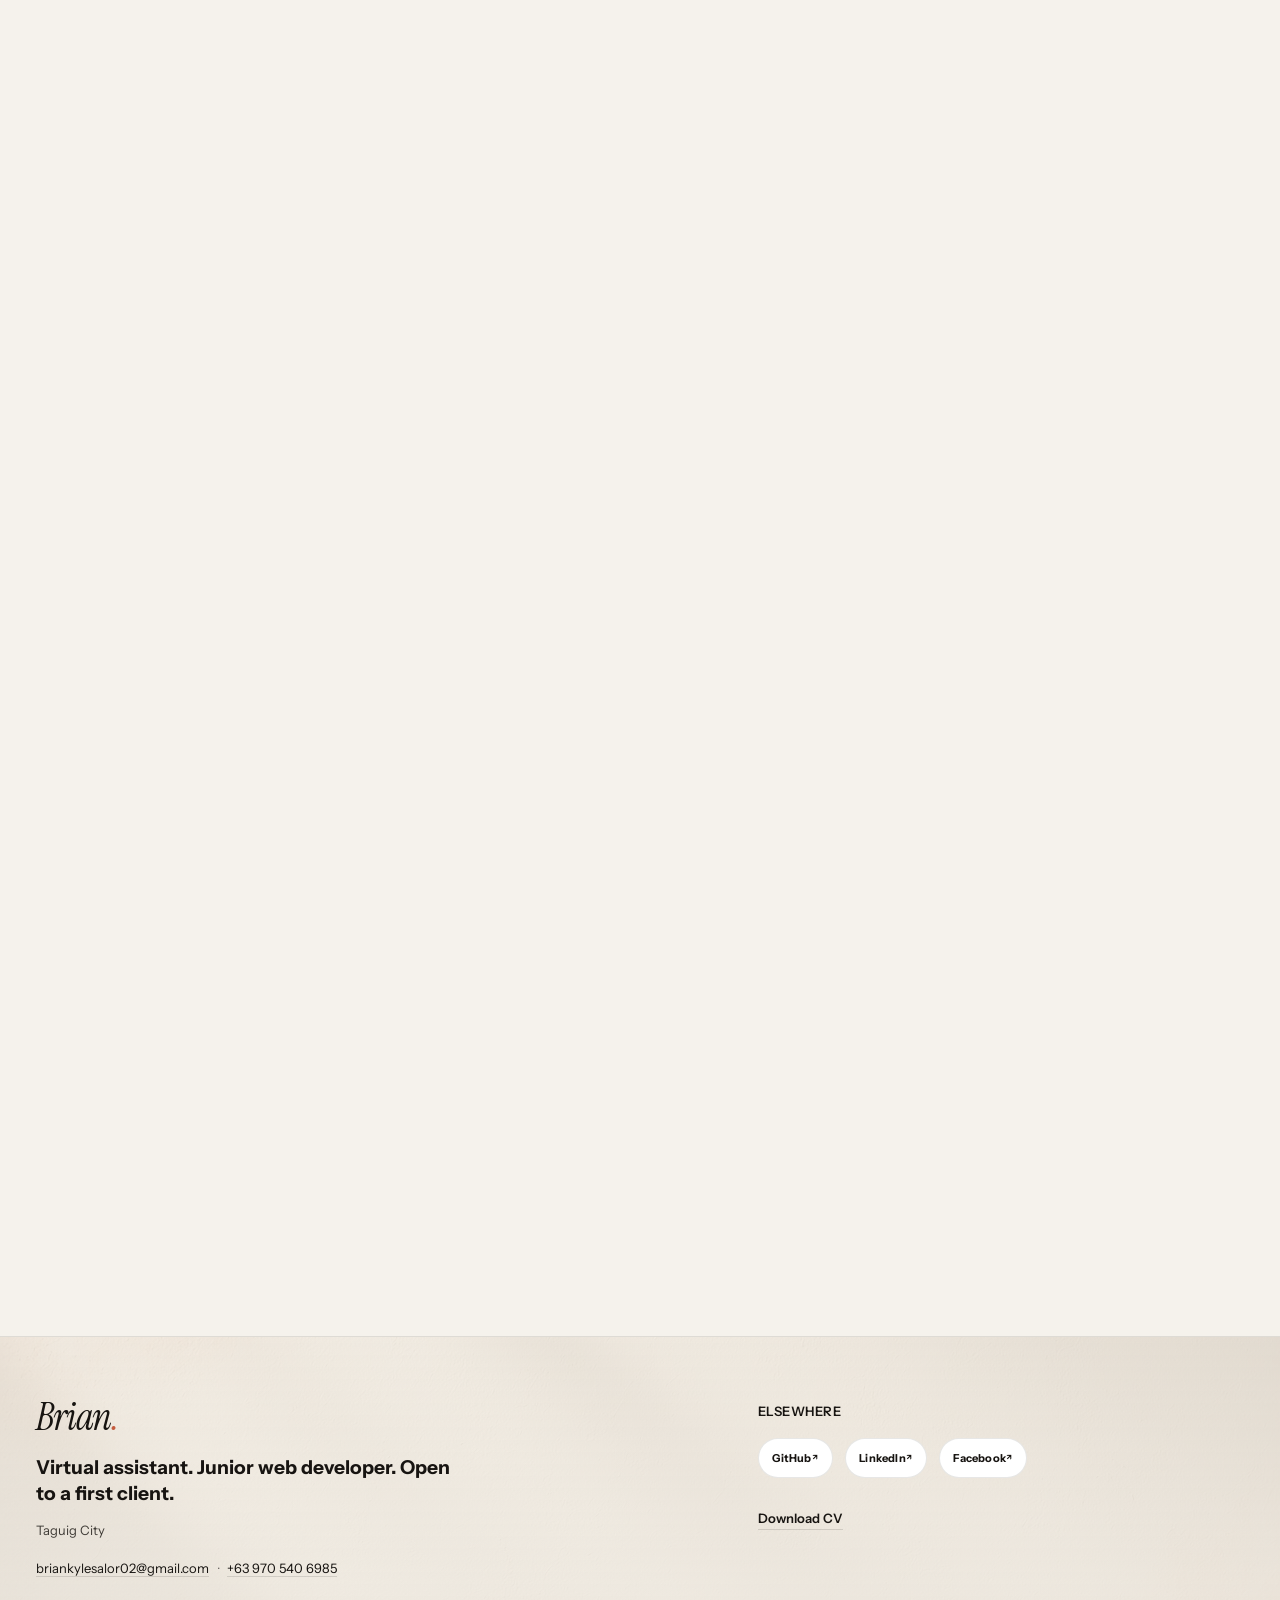
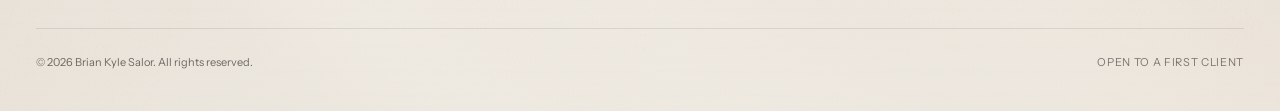
==== commit f5731a41: "Publish VA-ready site copy, clearer demo how-tos, and the VA CV download. Co-authored-by: Cursor <cu" ====
--- a/index.html
+++ b/index.html
@@ -5,17 +5,17 @@
     <meta name="viewport" content="width=device-width, initial-scale=1.0, maximum-scale=5.0, user-scalable=yes">
     <meta name="theme-color" content="#F5F2EC">
     <title>Brian Kyle Salor — Software Developer | Backend</title>
-    <meta name="description" content="Junior software developer in Taguig City. Backend · Laravel · Node.js · Python. Open to junior roles.">
+    <meta name="description" content="Virtual assistant and junior web developer in Taguig City. Admin VA work and Laravel / Node.js / Python. Open to a first client.">
     <meta name="author" content="Brian Kyle Salor">
     <link rel="canonical" href="https://brian-k05.github.io/Portfolio/">
     <meta property="og:type" content="website">
     <meta property="og:url" content="https://brian-k05.github.io/Portfolio/">
     <meta property="og:title" content="Brian Kyle Salor — Software Developer | Backend">
-    <meta property="og:description" content="Junior software developer in Taguig City. Backend · Laravel · Node.js · Python. Open to junior roles.">
+    <meta property="og:description" content="Virtual assistant and junior web developer in Taguig City. Admin VA work and Laravel / Node.js / Python. Open to a first client.">
     <meta property="og:image" content="https://brian-k05.github.io/Portfolio/portrait-pro.jpg">
     <meta name="twitter:card" content="summary_large_image">
     <meta name="twitter:title" content="Brian Kyle Salor — Software Developer | Backend">
-    <meta name="twitter:description" content="Junior software developer in Taguig City. Backend · Laravel · Node.js · Python. Open to junior roles.">
+    <meta name="twitter:description" content="Virtual assistant and junior web developer in Taguig City. Admin VA work and Laravel / Node.js / Python. Open to a first client.">
     <link rel="icon" href="favicon.svg" type="image/svg+xml">
     <link rel="stylesheet" href="styles.css">
     <link rel="stylesheet" href="styles-ink.css">
@@ -45,7 +45,7 @@
             <div class="preloader-track" aria-hidden="true"><div class="preloader-bar"></div></div>
         </div>
         <div class="preloader-bot">
-            <span>Software developer</span>
+            <span>Virtual assistant · Web</span>
             <span class="preloader-loc">Taguig City</span>
         </div>
     </div>
@@ -90,8 +90,8 @@
         </ul>
         <div class="mobile-menu-foot">
             <p class="mobile-menu-loc">Taguig City</p>
-            <p class="mobile-menu-note">Open to junior roles</p>
-            <a href="Brian-Kyle-Salor-Resume.pdf" class="btn-download-cv-mobile" download="Brian-Kyle-Salor-Resume.pdf"><span>Download CV</span></a>
+            <p class="mobile-menu-note">Open to a first client</p>
+            <a href="Brian-Kyle-Salor-Resume-VA.pdf" class="btn-download-cv-mobile" download="Brian-Kyle-Salor-Resume-VA.pdf"><span>Download CV</span></a>
         </div>
     </div>
 
@@ -102,12 +102,12 @@
         </div>
         <div class="hero-proof-grid">
             <div class="hero-content">
-                <p class="hero-kicker"><i class="hero-kicker-dot" aria-hidden="true"></i> Software developer · Backend · Taguig City</p>
+                <p class="hero-kicker"><i class="hero-kicker-dot" aria-hidden="true"></i> Virtual assistant · Junior web developer · Taguig City</p>
                 <h1 class="hero-heading">
                     <span class="visually-hidden">Brian Kyle Salor. </span>
                     <span class="hero-headline"><span class="hero-line">Systems with</span><em>clear backend.</em><span class="hero-headline-accent">Built to use.</span><span class="hero-headline-accent">Ready to run.</span></span>
                 </h1>
-                <p class="tagline">I’m Brian — a junior software developer. Open to junior roles. Live demos and a production internship are on Work.</p>
+                <p class="tagline">I’m Brian — a virtual assistant and junior web developer in Taguig. I take admin VA work, and I can also build or support web systems. Open to a first client in the Philippines or abroad.</p>
                 <div class="hero-actions">
                     <a href="#projects" class="btn-hire-me js-magnetic" data-cursor="VIEW →"><span>View work</span></a>
                     <a href="#contact" class="hero-text-link js-magnetic" data-cursor="HIRE →">Get in touch</a>
@@ -181,7 +181,7 @@
                             <a class="project-win-live" href="https://slotbook-production.up.railway.app/" target="_blank" rel="noopener noreferrer">Live</a>
                             <h3 class="project-win-title">SlotBook</h3>
                             <p class="project-win-cat">Booking calendar</p>
-                            <p class="project-win-blurb">Unique time slots. Admin can confirm, cancel, or mark paid (flag only). Feature tests. Public demo.</p>
+                            <p class="project-win-blurb">Book a free hour on the calendar. Open Live → pick a day → choose an open slot → submit. Admin can confirm, cancel, or mark paid (demo flag only).</p>
                             <p class="project-win-stack">Laravel · PHP · MySQL · Blade</p>
                         </div>
                         <div class="project-win-actions">
@@ -192,7 +192,7 @@
                     <div class="project-details" hidden>
                         <div class="project-category">Public demo · Booking calendar</div>
                         <h3 class="project-title">SlotBook</h3>
-                        <p class="project-description">Guests pick a day and an hour on the calendar (no extra form page first). The same slot cannot be booked twice. Admin confirms, cancels, or marks paid (flag only — no payment API). Dummy data. Tests for booking, admin, and the public calendar. Laravel, Blade, MySQL on Railway.</p>
+                        <p class="project-description">How to try it: open Live, pick a day on the calendar, choose an open hour, and submit the booking. That slot locks so nobody else can take it. Use the admin path to confirm, cancel, or mark paid (status flag only — no real payments). Demo data only. Built with Laravel, Blade, and MySQL on Railway.</p>
                         <div class="project-tags"><span class="tag">Laravel</span><span class="tag">PHP</span><span class="tag">MySQL</span><span class="tag">Blade</span></div>
                         <div class="project-links"><a href="https://slotbook-production.up.railway.app/" class="btn-live-demo" target="_blank" rel="noopener noreferrer"><span>View live</span></a><a href="https://github.com/Brian-K05/SlotBook" class="btn-github" target="_blank" rel="noopener noreferrer"><span>View code</span></a></div>
                     </div>
@@ -214,7 +214,7 @@
                             <a class="project-win-live" href="https://web-production-97c62.up.railway.app/" target="_blank" rel="noopener noreferrer">Live</a>
                             <h3 class="project-win-title">PaperOut</h3>
                             <p class="project-win-cat">Certificate press</p>
-                            <p class="project-win-blurb">Validates CSV headers, then builds a ZIP of Word certificates and an A4 proof of the first row. Public demo.</p>
+                            <p class="project-win-blurb">Turn a name list into Word certificates. Open Live → upload a CSV (or use the sample) → download the ZIP. First row also shows as an A4 proof. Sample names only — not real credentials.</p>
                             <p class="project-win-stack">Python · Flask · python-docx</p>
                         </div>
                         <div class="project-win-actions">
@@ -225,7 +225,7 @@
                     <div class="project-details" hidden>
                         <div class="project-category">Public demo · Certificate press</div>
                         <h3 class="project-title">PaperOut</h3>
-                        <p class="project-description">CSV in, one Word certificate per row in a ZIP, first row proofs on A4. Required headers are documented; bad headers error clearly. Sample names are fictional — not a real credential. Flask, python-docx, Gunicorn on Railway.</p>
+                        <p class="project-description">How to try it: open Live, upload a CSV with the required headers (shown on the page), or use the sample file. PaperOut checks the headers, builds one Word certificate per row into a ZIP, and shows an A4 proof of the first row. Bad headers get a clear error. Names are fictional — not real credentials. Flask and python-docx on Railway.</p>
                         <div class="project-tags"><span class="tag">Python</span><span class="tag">Flask</span><span class="tag">python-docx</span><span class="tag">Gunicorn</span></div>
                         <div class="project-links"><a href="https://web-production-97c62.up.railway.app/" class="btn-live-demo" target="_blank" rel="noopener noreferrer"><span>View live</span></a><a href="https://github.com/Brian-K05/PaperOut" class="btn-github" target="_blank" rel="noopener noreferrer"><span>View code</span></a></div>
                     </div>
@@ -247,7 +247,7 @@
                             <a class="project-win-live" href="https://deskflow-w1n5.onrender.com" target="_blank" rel="noopener noreferrer">Live</a>
                             <h3 class="project-win-title">DeskFlow</h3>
                             <p class="project-win-cat">Request desk</p>
-                            <p class="project-win-blurb">Row-level visibility: staff see every ticket; each client sees only their own. Status workflow, CSV export, tests. Public demo.</p>
+                            <p class="project-win-blurb">Staff vs client request desk. Open Live → sign in with a demo login on the page. Clients see only their tickets; staff see all, update status, and export CSV. First load after idle may take ~1 minute.</p>
                             <p class="project-win-stack">Node.js · Express · SQLite</p>
                         </div>
                         <div class="project-win-actions">
@@ -258,7 +258,7 @@
                     <div class="project-details" hidden>
                         <div class="project-category">Public demo · Request desk</div>
                         <h3 class="project-title">DeskFlow</h3>
-                        <p class="project-description">Two roles: staff see every request; each shop sees only its own. SQLite, sessions, CSV export for staff. Dummy logins on the sign-in page. Public demo, not a client system. Render free plan: first load after idle about one minute. Tests cover the visibility rule. GitHub: Brian-K05/Deskflow.</p>
+                        <p class="project-description">How to try it: open Live (first open after idle can take about a minute on Render). Use a demo login shown on the sign-in page. As a client, create a request and see only your own tickets. As staff, view every ticket, change status, and export CSV. Public demo with dummy data — not a live client system. Node.js, Express, SQLite.</p>
                         <div class="project-tags"><span class="tag">Node.js</span><span class="tag">Express</span><span class="tag">SQLite</span><span class="tag">EJS</span></div>
                         <div class="project-links"><a href="https://deskflow-w1n5.onrender.com" class="btn-live-demo" target="_blank" rel="noopener noreferrer"><span>View live</span></a><a href="https://github.com/Brian-K05/Deskflow" class="btn-github" target="_blank" rel="noopener noreferrer"><span>View code</span></a></div>
                     </div>
@@ -384,7 +384,7 @@
                         </div>
                         <div>
                             <dt>Open to</dt>
-                            <dd>Junior software / backend roles</dd>
+                            <dd>Admin VA · junior web · first client</dd>
                         </div>
                     </dl>
                 </div>
@@ -651,9 +651,10 @@
                     <select name="need" required>
                         <option value="" selected disabled>Select one</option>
                         <option value="Website">Website</option>
-                        <option value="E-commerce">E-commerce</option>
+                        <option value="Web app">Web app</option>
+                        <option value="Virtual assistant">Virtual assistant (admin)</option>
+                        <option value="Technical VA">Technical VA (admin + web)</option>
                         <option value="Automation">Automation</option>
-                        <option value="Web app">Web app</option>
                         <option value="Something else">Something else</option>
                     </select>
                 </label>
@@ -677,7 +678,7 @@
                             <span class="wordmark" aria-hidden="true">Brian<span class="wordmark-dot">.</span></span>
                         </a>
                     </div>
-                    <p class="footer-headline">Junior software developer. Open to junior roles.</p>
+                    <p class="footer-headline">Virtual assistant. Junior web developer. Open to a first client.</p>
                     <p class="footer-address">Taguig City</p>
                     <p class="footer-contact-line">
                         <a href="mailto:briankylesalor02@gmail.com">briankylesalor02@gmail.com</a>
@@ -692,12 +693,12 @@
                         <a href="https://www.linkedin.com/in/briankylesalor" target="_blank" rel="noopener noreferrer" class="footer-social-pill" role="listitem">LinkedIn</a>
                         <a href="https://www.facebook.com/brian.kyle.salor/" target="_blank" rel="noopener noreferrer" class="footer-social-pill" role="listitem">Facebook</a>
                     </div>
-                    <a href="Brian-Kyle-Salor-Resume.pdf" class="footer-resume-link" download="Brian-Kyle-Salor-Resume.pdf">Download CV</a>
+                    <a href="Brian-Kyle-Salor-Resume-VA.pdf" class="footer-resume-link" download="Brian-Kyle-Salor-Resume-VA.pdf">Download CV</a>
                 </div>
             </div>
             <div class="footer-legal">
                 <p>&copy; 2026 Brian Kyle Salor. All rights reserved.</p>
-                <p class="footer-tagline">Open to junior roles</p>
+                <p class="footer-tagline">Open to a first client</p>
             </div>
         </div>
     </footer>
@@ -707,8 +708,8 @@
         "@context": "https://schema.org",
         "@type": "Person",
         "name": "Brian Kyle Salor",
-        "jobTitle": "Software Developer",
-        "description": "Junior software developer in Taguig City. Backend with Laravel, Node.js, and Python. Public demos plus a production internship at Machica Firm. Open to junior roles.",
+        "jobTitle": "Virtual Assistant",
+        "description": "Virtual assistant and junior web developer in Taguig City. Admin VA work plus Laravel, Node.js, and Python. Public demos and a production internship at Machica Firm. Open to a first client.",
         "knowsAbout": ["Laravel", "PHP", "Node.js", "Express", "SQLite", "JavaScript", "Python", "Flask", "python-docx", "REST APIs", "MySQL", "Supabase", "Edge Functions"],
         "email": "mailto:briankylesalor02@gmail.com",
         "telephone": "+63-970-540-6985",
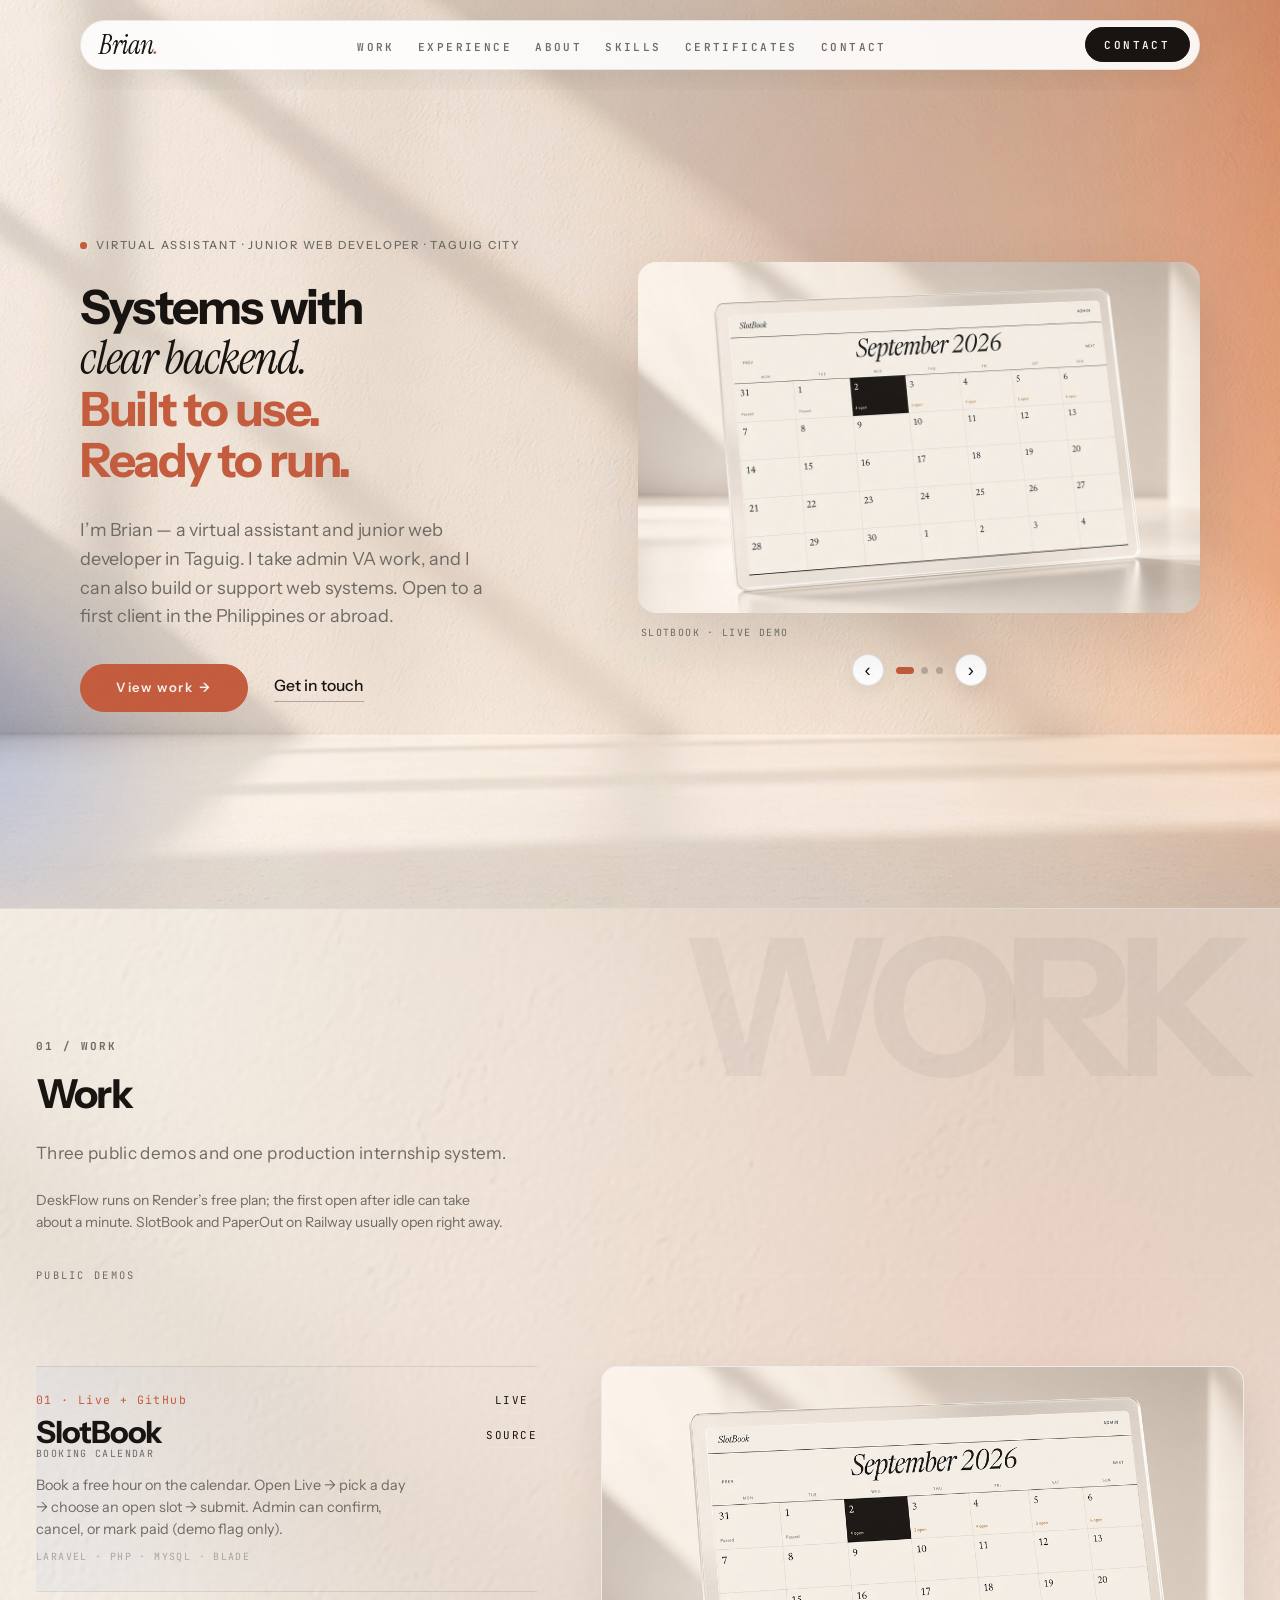
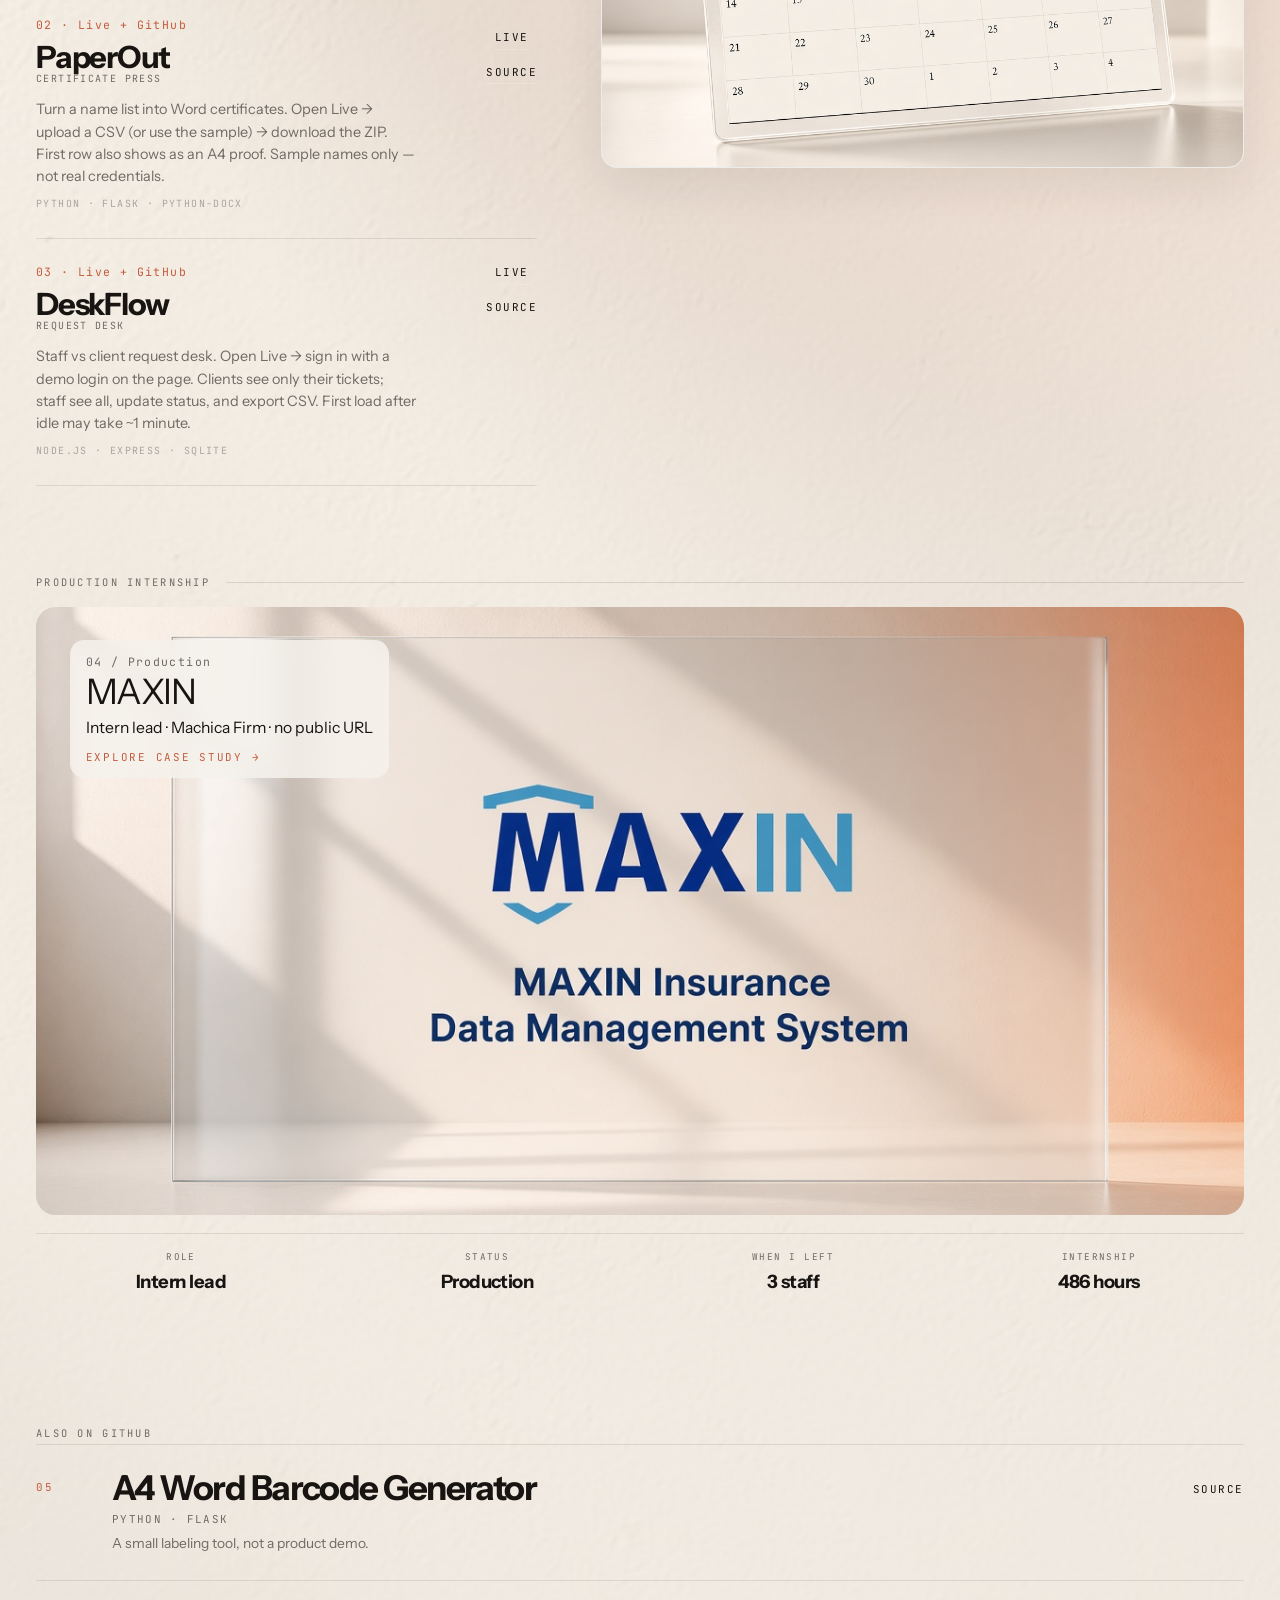
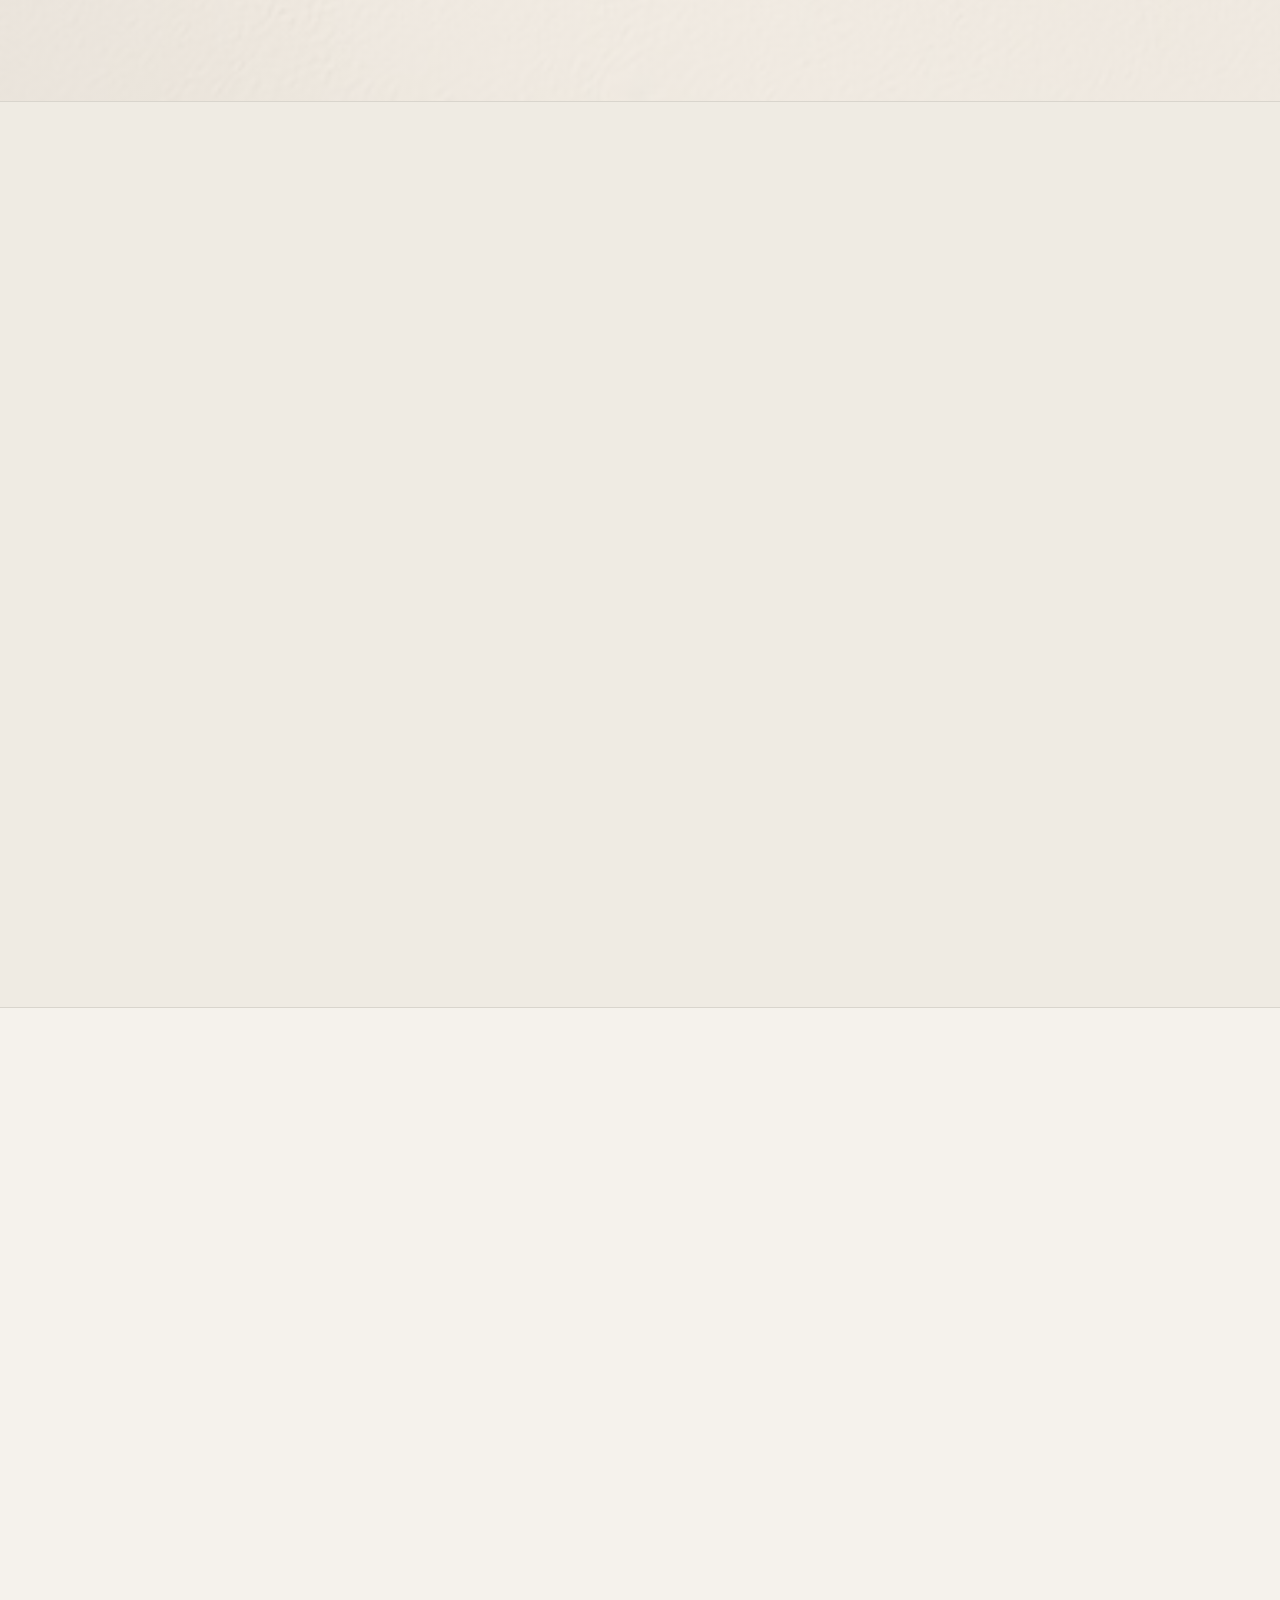
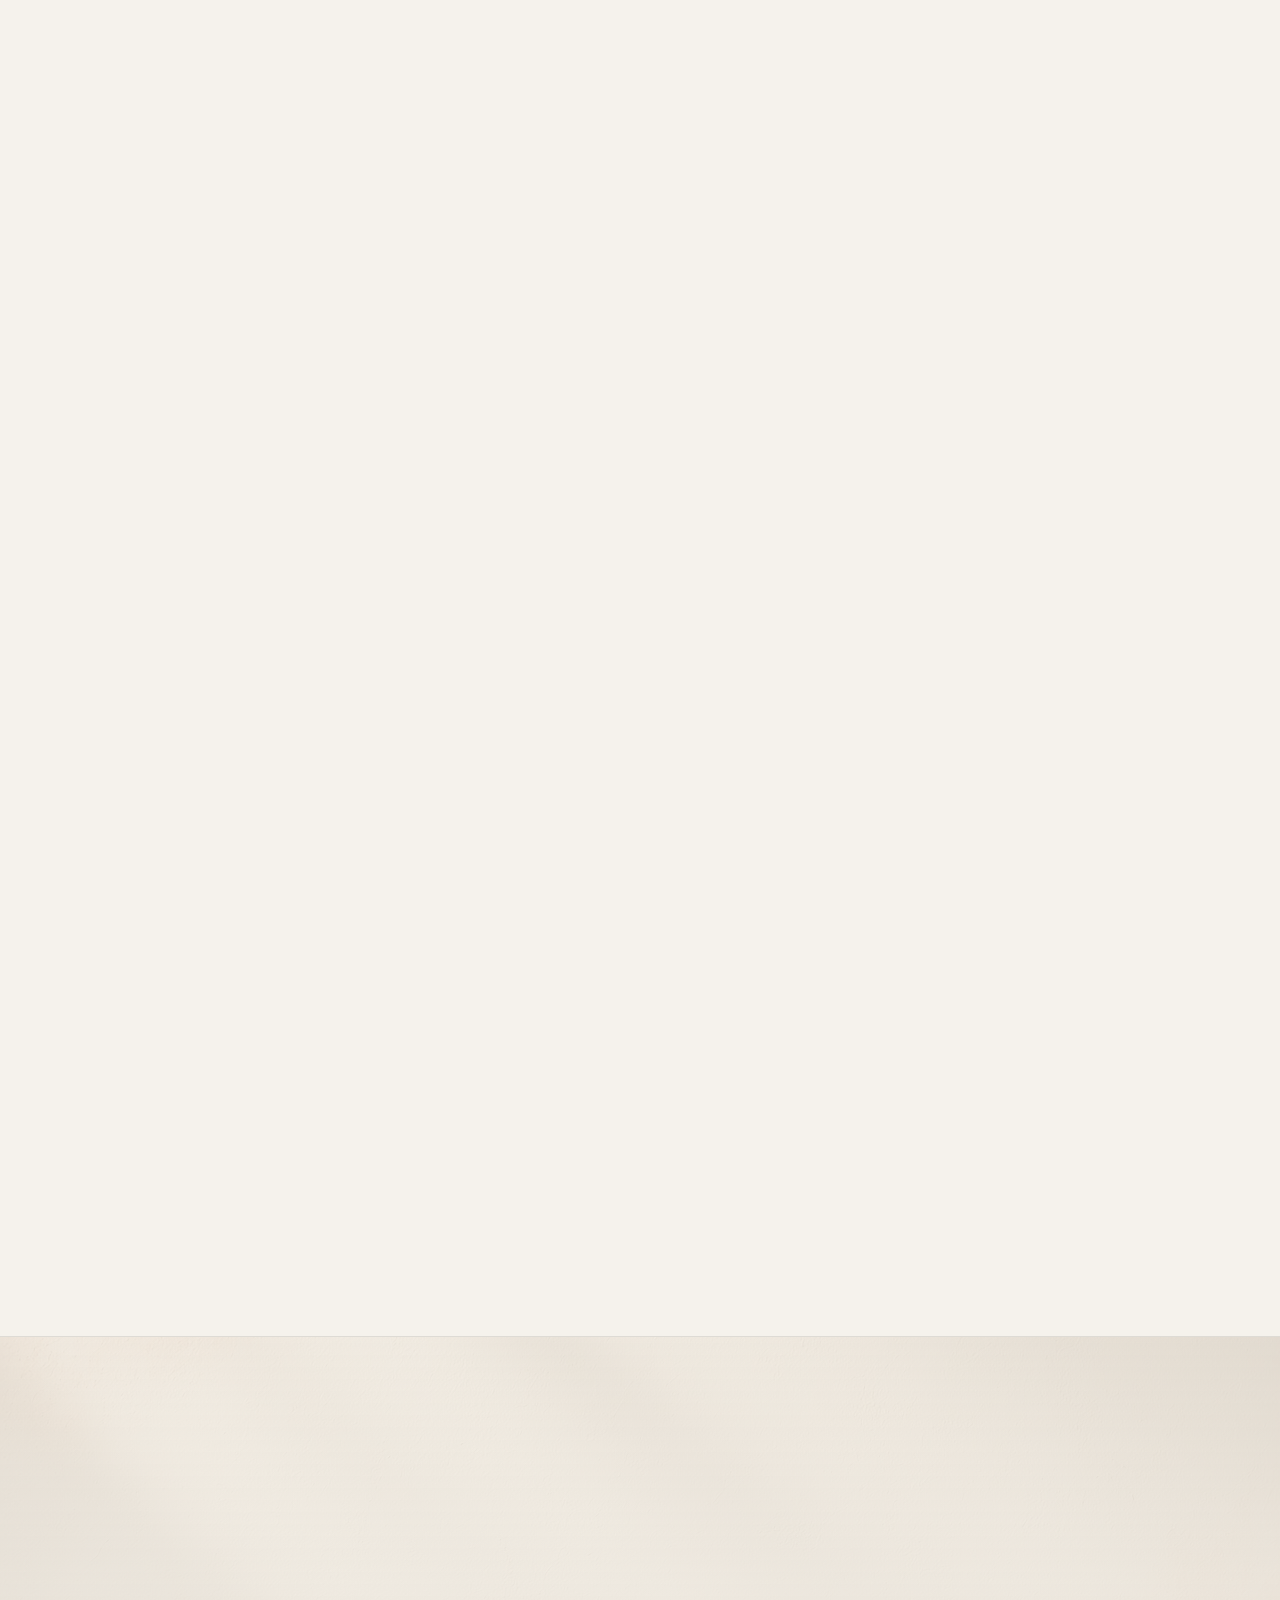
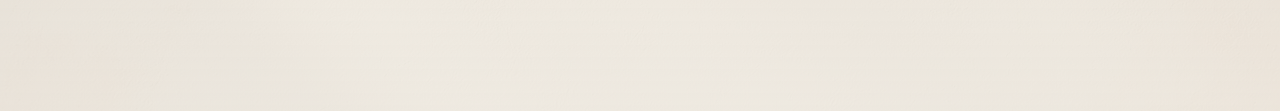
==== commit 0dbc51c7: "Add a hero slider for SlotBook, PaperOut, and DeskFlow. Co-authored-by: Cursor <cursoragent@cursor.c" ====
--- a/index.html
+++ b/index.html
@@ -113,10 +113,31 @@
                     <a href="#contact" class="hero-text-link js-magnetic" data-cursor="HIRE →">Get in touch</a>
                 </div>
             </div>
-            <a class="hero-proof-card" href="#projects" data-cursor="VIEW →">
-                <img src="slotbook-pro.jpg" alt="SlotBook calendar booking demo" width="1600" height="900">
-                <span class="hero-proof-meta">SlotBook · Live demo</span>
-            </a>
+            <div class="hero-proof-slider" data-hero-slider>
+                <div class="hero-proof-stage" aria-live="polite">
+                    <a class="hero-proof-card is-on" href="https://slotbook-production.up.railway.app/" target="_blank" rel="noopener noreferrer" data-cursor="VIEW →" data-hero-slide="0">
+                        <img src="slotbook-pro.jpg" alt="SlotBook calendar booking demo" width="1600" height="900">
+                        <span class="hero-proof-meta">SlotBook · Live demo</span>
+                    </a>
+                    <a class="hero-proof-card" href="https://web-production-97c62.up.railway.app/" target="_blank" rel="noopener noreferrer" data-cursor="VIEW →" data-hero-slide="1" aria-hidden="true" tabindex="-1">
+                        <img src="paperout-pro.jpg" alt="PaperOut certificate press demo" width="1600" height="900" loading="lazy">
+                        <span class="hero-proof-meta">PaperOut · Live demo</span>
+                    </a>
+                    <a class="hero-proof-card" href="https://deskflow-w1n5.onrender.com" target="_blank" rel="noopener noreferrer" data-cursor="VIEW →" data-hero-slide="2" aria-hidden="true" tabindex="-1">
+                        <img src="deskflow-pro.jpg" alt="DeskFlow request desk demo" width="1600" height="900" loading="lazy">
+                        <span class="hero-proof-meta">DeskFlow · Live demo</span>
+                    </a>
+                </div>
+                <div class="hero-proof-nav">
+                    <button type="button" class="hero-proof-nav-btn" data-hero-prev aria-label="Previous project">‹</button>
+                    <div class="hero-proof-dots" role="tablist" aria-label="Hero projects">
+                        <button type="button" class="hero-proof-dot is-on" role="tab" aria-selected="true" aria-label="SlotBook" data-hero-go="0"></button>
+                        <button type="button" class="hero-proof-dot" role="tab" aria-selected="false" aria-label="PaperOut" data-hero-go="1"></button>
+                        <button type="button" class="hero-proof-dot" role="tab" aria-selected="false" aria-label="DeskFlow" data-hero-go="2"></button>
+                    </div>
+                    <button type="button" class="hero-proof-nav-btn" data-hero-next aria-label="Next project">›</button>
+                </div>
+            </div>
         </div>
     </section>
 
--- a/styles-ink.css
+++ b/styles-ink.css
@@ -7927,16 +7927,43 @@
     border-bottom-color: var(--accent);
 }
 
+.theme-ink .hero-proof-slider {
+    position: relative;
+    order: 1;
+    width: 100%;
+    min-width: 0;
+}
+
+.theme-ink .hero-proof-stage {
+    position: relative;
+    width: 100%;
+}
+
 .theme-ink .hero-proof-card {
     display: block;
     position: relative;
-    order: 1;
     text-decoration: none;
     color: inherit;
     border: 1px solid rgba(244, 244, 241, 0.12);
     background: #101012;
     box-shadow: 0 28px 80px rgba(0, 0, 0, 0.4);
     overflow: hidden;
+}
+
+.theme-ink .hero-proof-card:not(.is-on) {
+    position: absolute;
+    inset: 0;
+    opacity: 0;
+    pointer-events: none;
+    visibility: hidden;
+}
+
+.theme-ink .hero-proof-card.is-on {
+    position: relative;
+    opacity: 1;
+    pointer-events: auto;
+    visibility: visible;
+    z-index: 1;
 }
 
 .theme-ink .hero-proof-card img {
@@ -7959,6 +7986,64 @@
     border-top: 1px solid rgba(244, 244, 241, 0.08);
 }
 
+.theme-ink .hero-proof-nav {
+    display: flex;
+    align-items: center;
+    justify-content: center;
+    gap: 0.75rem;
+    margin-top: 0.85rem;
+}
+
+.theme-ink .hero-proof-nav-btn {
+    width: 2rem;
+    height: 2rem;
+    border: 1px solid rgba(23, 20, 17, 0.14);
+    border-radius: 999px;
+    background: rgba(255, 255, 255, 0.72);
+    color: var(--paper-ink, #171411);
+    font-size: 1.15rem;
+    line-height: 1;
+    cursor: pointer;
+    display: inline-flex;
+    align-items: center;
+    justify-content: center;
+    transition: background 0.2s ease, border-color 0.2s ease, transform 0.2s ease;
+}
+
+.theme-ink .hero-proof-nav-btn:hover,
+.theme-ink .hero-proof-nav-btn:focus-visible {
+    background: #fff;
+    border-color: rgba(23, 20, 17, 0.28);
+    outline: none;
+}
+
+.theme-ink .hero-proof-dots {
+    display: flex;
+    align-items: center;
+    gap: 0.45rem;
+}
+
+.theme-ink .hero-proof-dot {
+    width: 0.45rem;
+    height: 0.45rem;
+    padding: 0;
+    border: 0;
+    border-radius: 999px;
+    background: rgba(23, 20, 17, 0.22);
+    cursor: pointer;
+    transition: width 0.25s ease, background 0.25s ease;
+}
+
+.theme-ink .hero-proof-dot.is-on {
+    width: 1.15rem;
+    background: var(--accent, #c45c26);
+}
+
+.theme-ink .hero-proof-dot:focus-visible {
+    outline: 2px solid var(--accent, #c45c26);
+    outline-offset: 2px;
+}
+
 .theme-ink .about-portrait {
     width: min(8.5rem, 42vw);
     margin: 0 0 1.35rem;
@@ -7985,7 +8070,7 @@
         font-size: clamp(2.7rem, 3.7vw, 3.7rem);
     }
 
-    .theme-ink .hero-proof-card {
+    .theme-ink .hero-proof-slider {
         transform: perspective(1200px) rotateY(-8deg) rotateX(2deg);
     }
 }
@@ -8002,8 +8087,9 @@
         line-height: 1.1;
     }
 
-    .theme-ink .hero-proof-card {
+    .theme-ink .hero-proof-slider {
         max-width: 100%;
+        transform: none;
     }
 
     .theme-ink .studio-marquee {
@@ -8012,8 +8098,12 @@
 }
 
 @media (prefers-reduced-motion: reduce) {
+    .theme-ink .hero-proof-slider {
+        transform: none;
+    }
+
     .theme-ink .hero-proof-card {
-        transform: none;
+        transition: none;
     }
 }
 
@@ -8347,6 +8437,7 @@
     background: transparent;
     box-shadow: none;
     overflow: visible;
+    transition: opacity 0.45s ease;
 }
 
 .theme-ink.theme-studio .hero-proof-card img {
@@ -8361,6 +8452,12 @@
     padding: 0.75rem 0.15rem 0;
     border-top: 0;
     color: var(--mute);
+}
+
+.theme-ink.theme-studio .hero-proof-nav-btn {
+    border-color: rgba(23, 20, 17, 0.12);
+    background: #fff;
+    box-shadow: 0 8px 20px rgba(23, 20, 17, 0.06);
 }
 
 .theme-ink.theme-studio .about-portrait {
@@ -8513,7 +8610,7 @@
         box-shadow: 0 10px 32px rgba(23, 20, 17, 0.06);
     }
 
-    .theme-ink.theme-studio .hero-proof-card {
+    .theme-ink.theme-studio .hero-proof-slider {
         transform: none;
     }
 
@@ -9334,7 +9431,7 @@
         padding: 0 1.55rem !important;
     }
 
-    .theme-ink.theme-studio .hero-proof-card {
+    .theme-ink.theme-studio .hero-proof-slider {
         margin-top: 0.35rem;
     }
 
